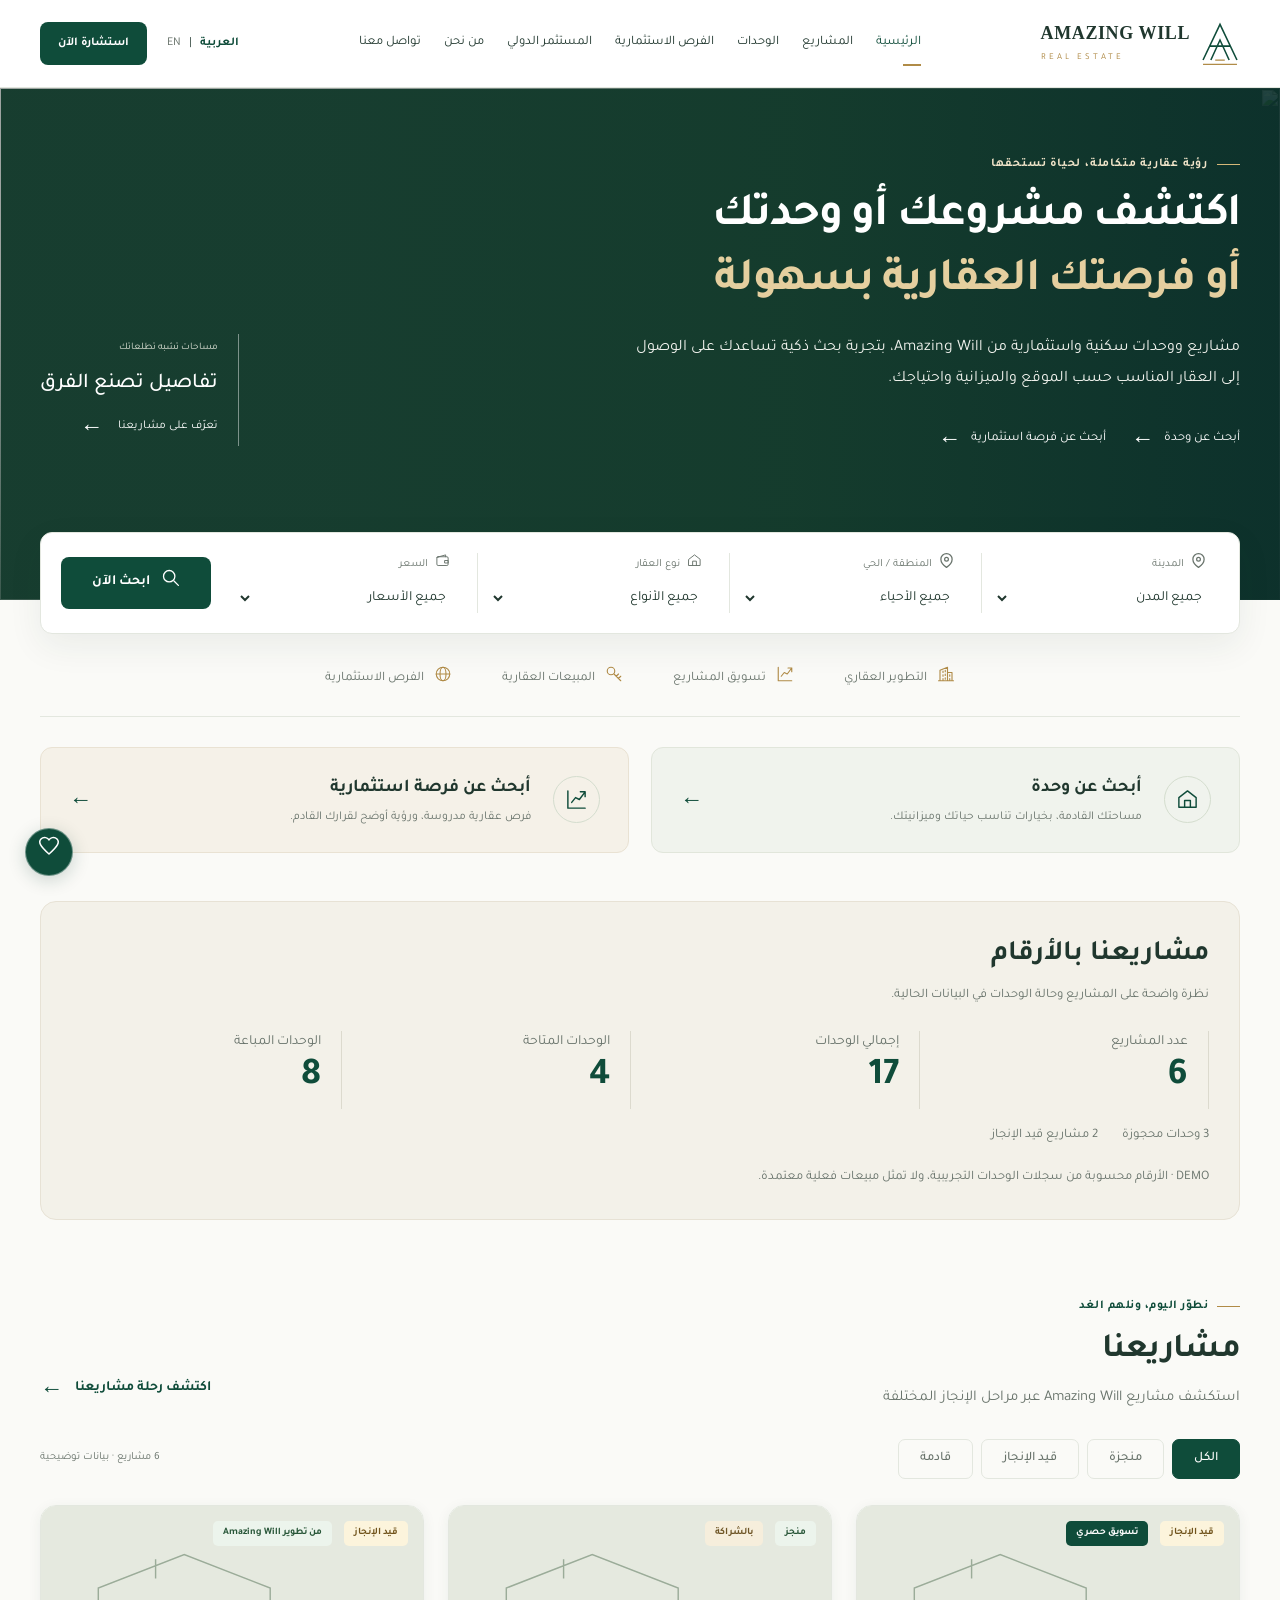
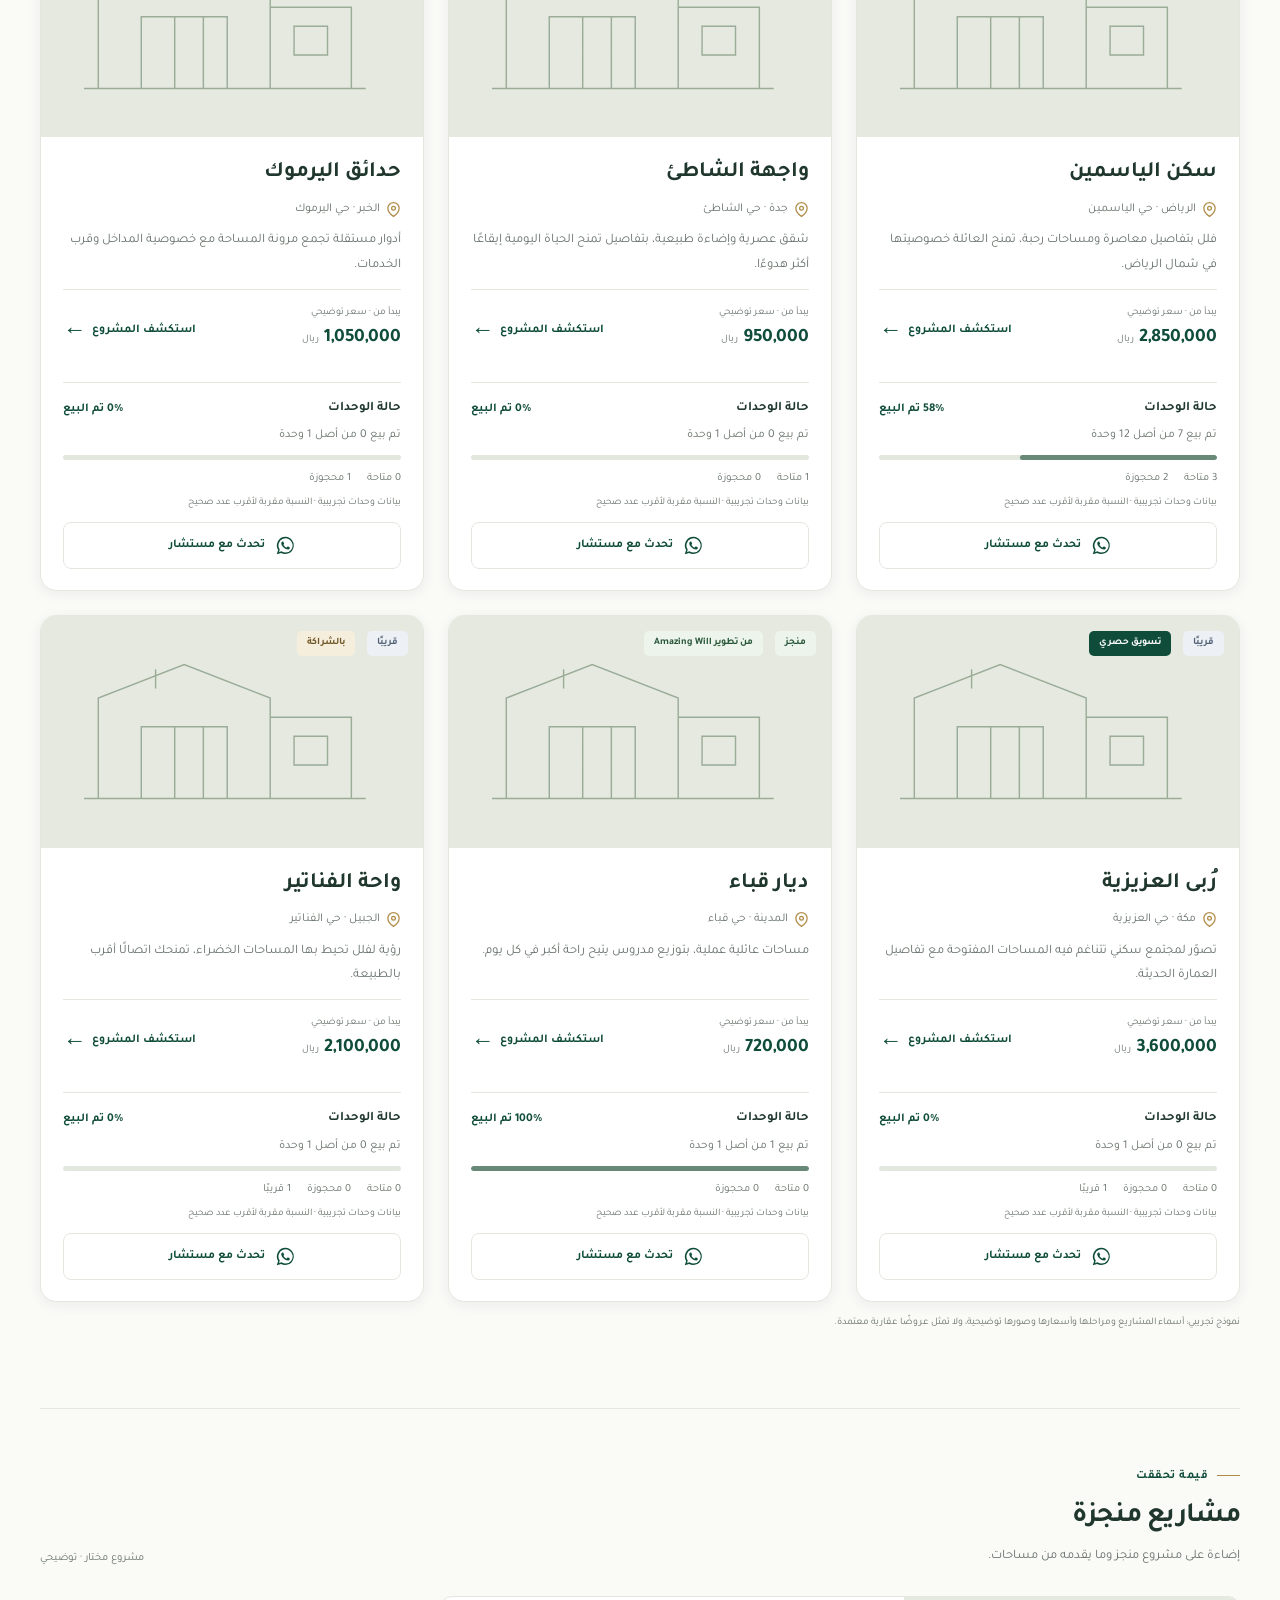
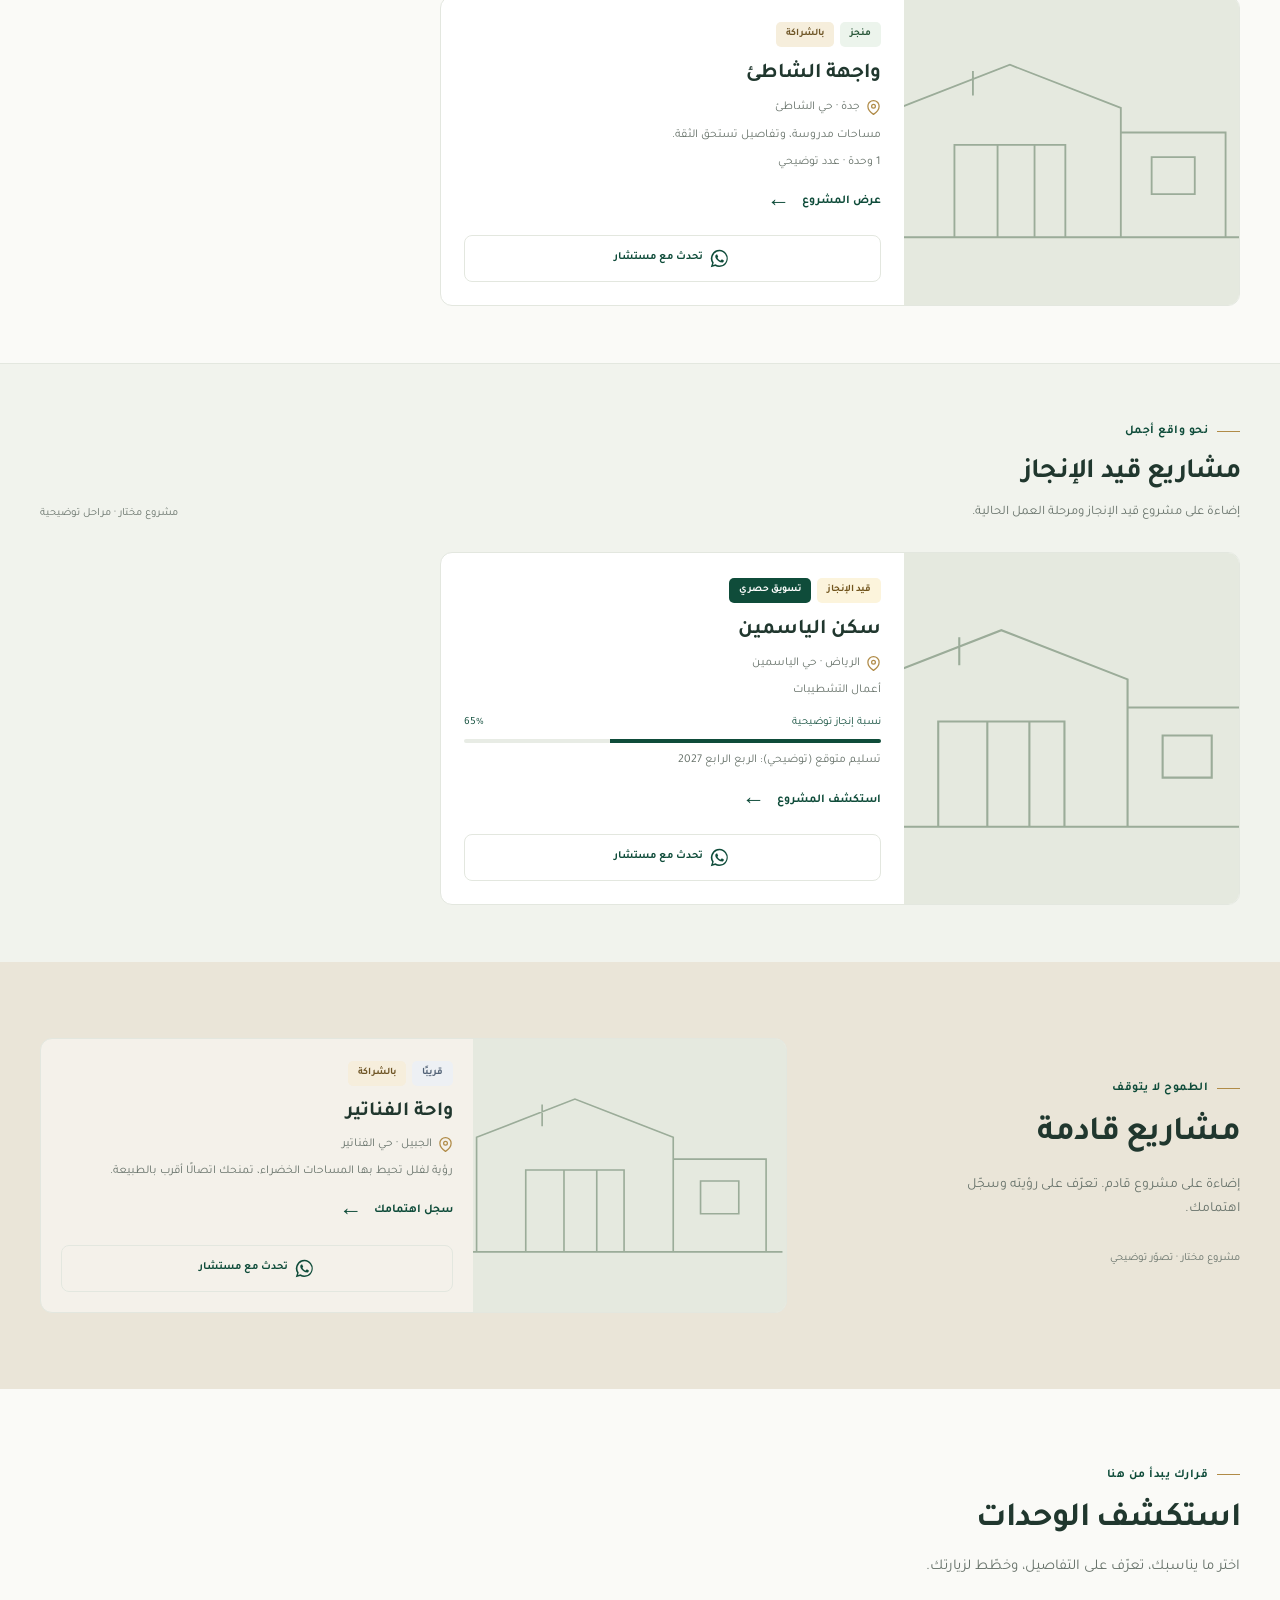
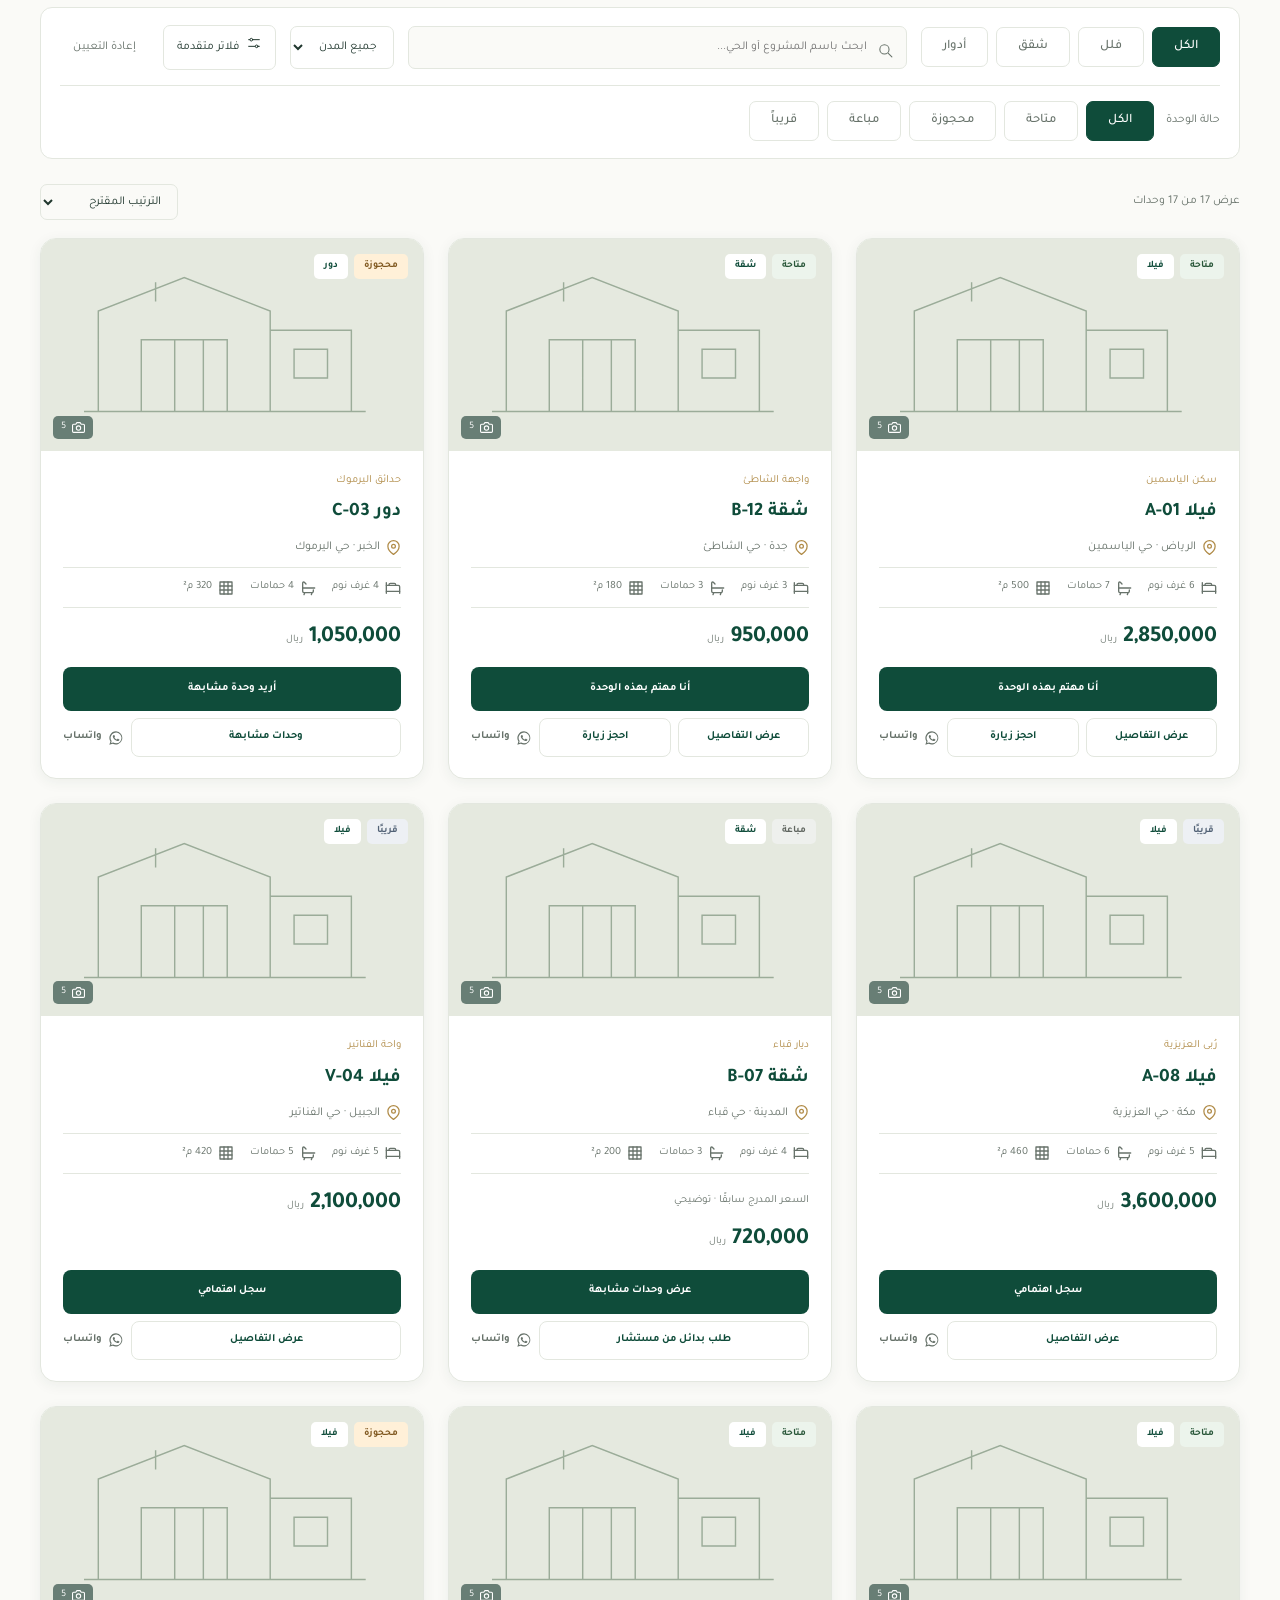
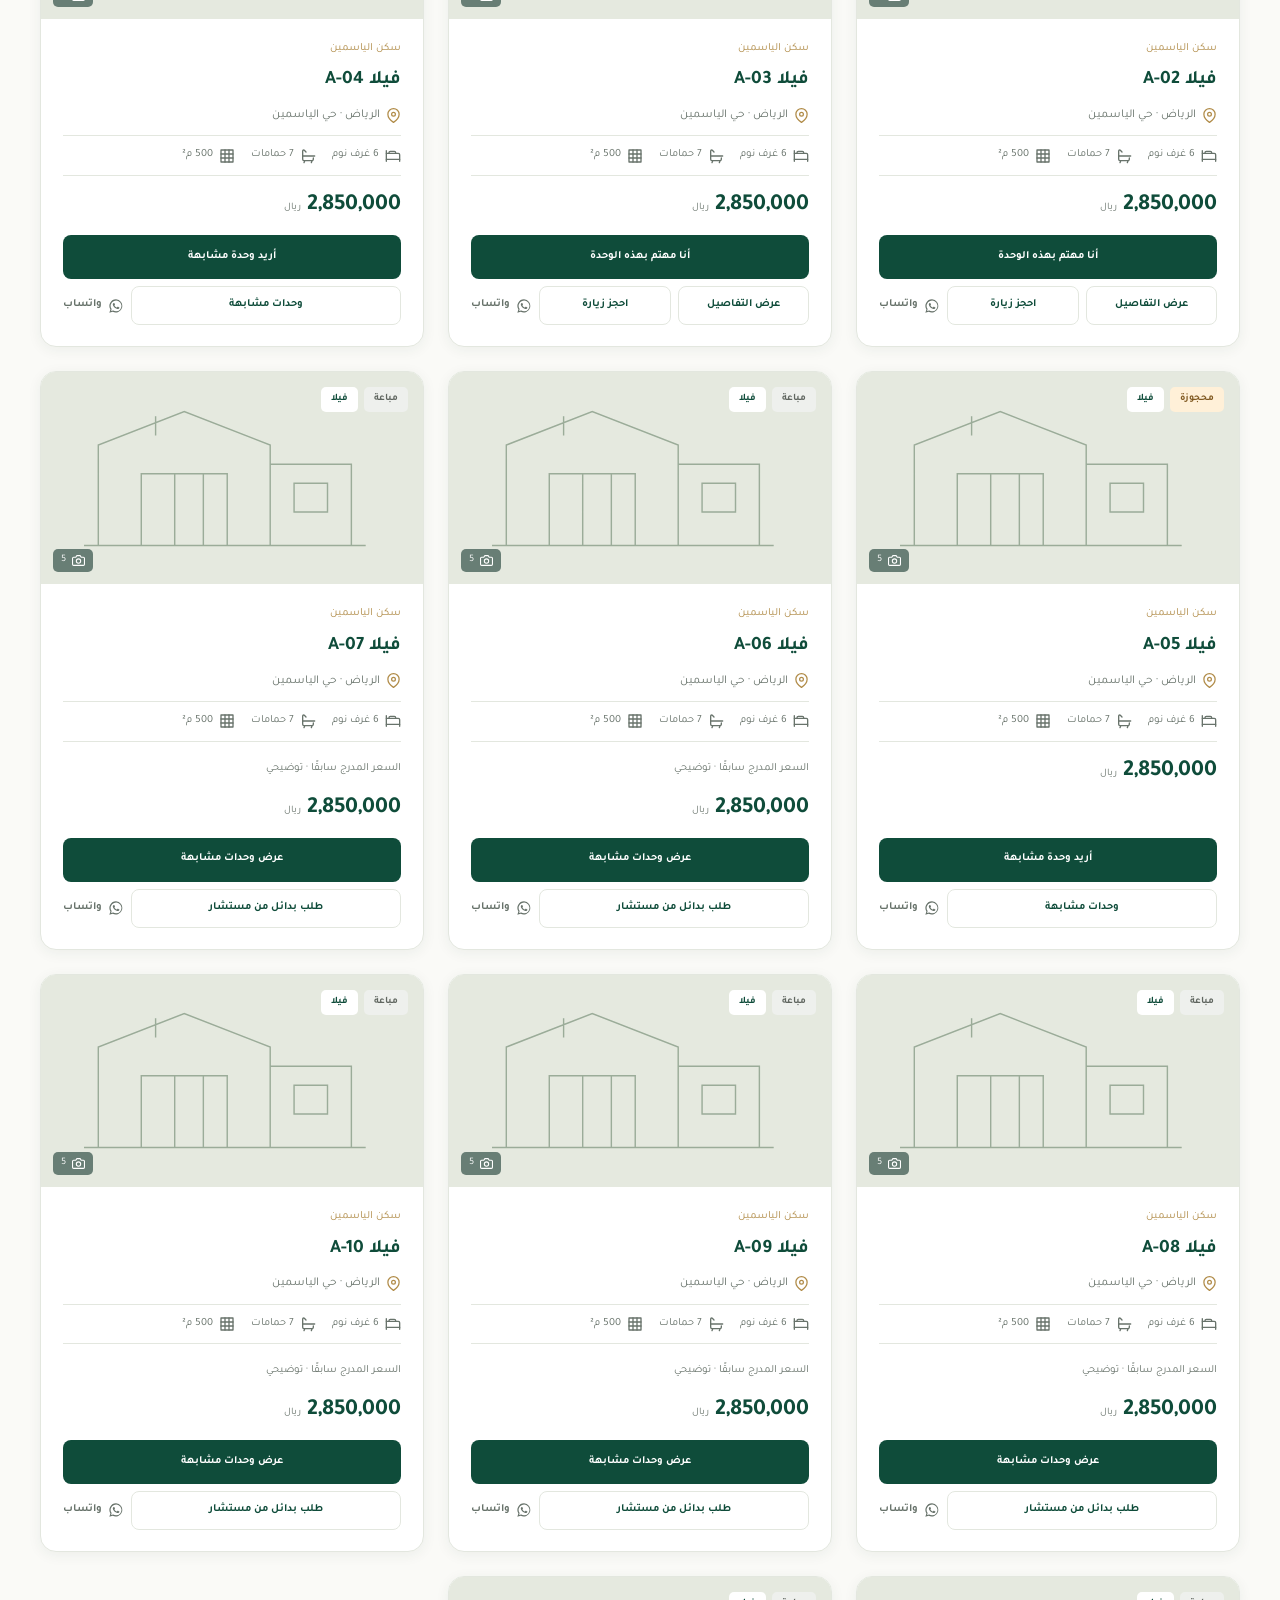
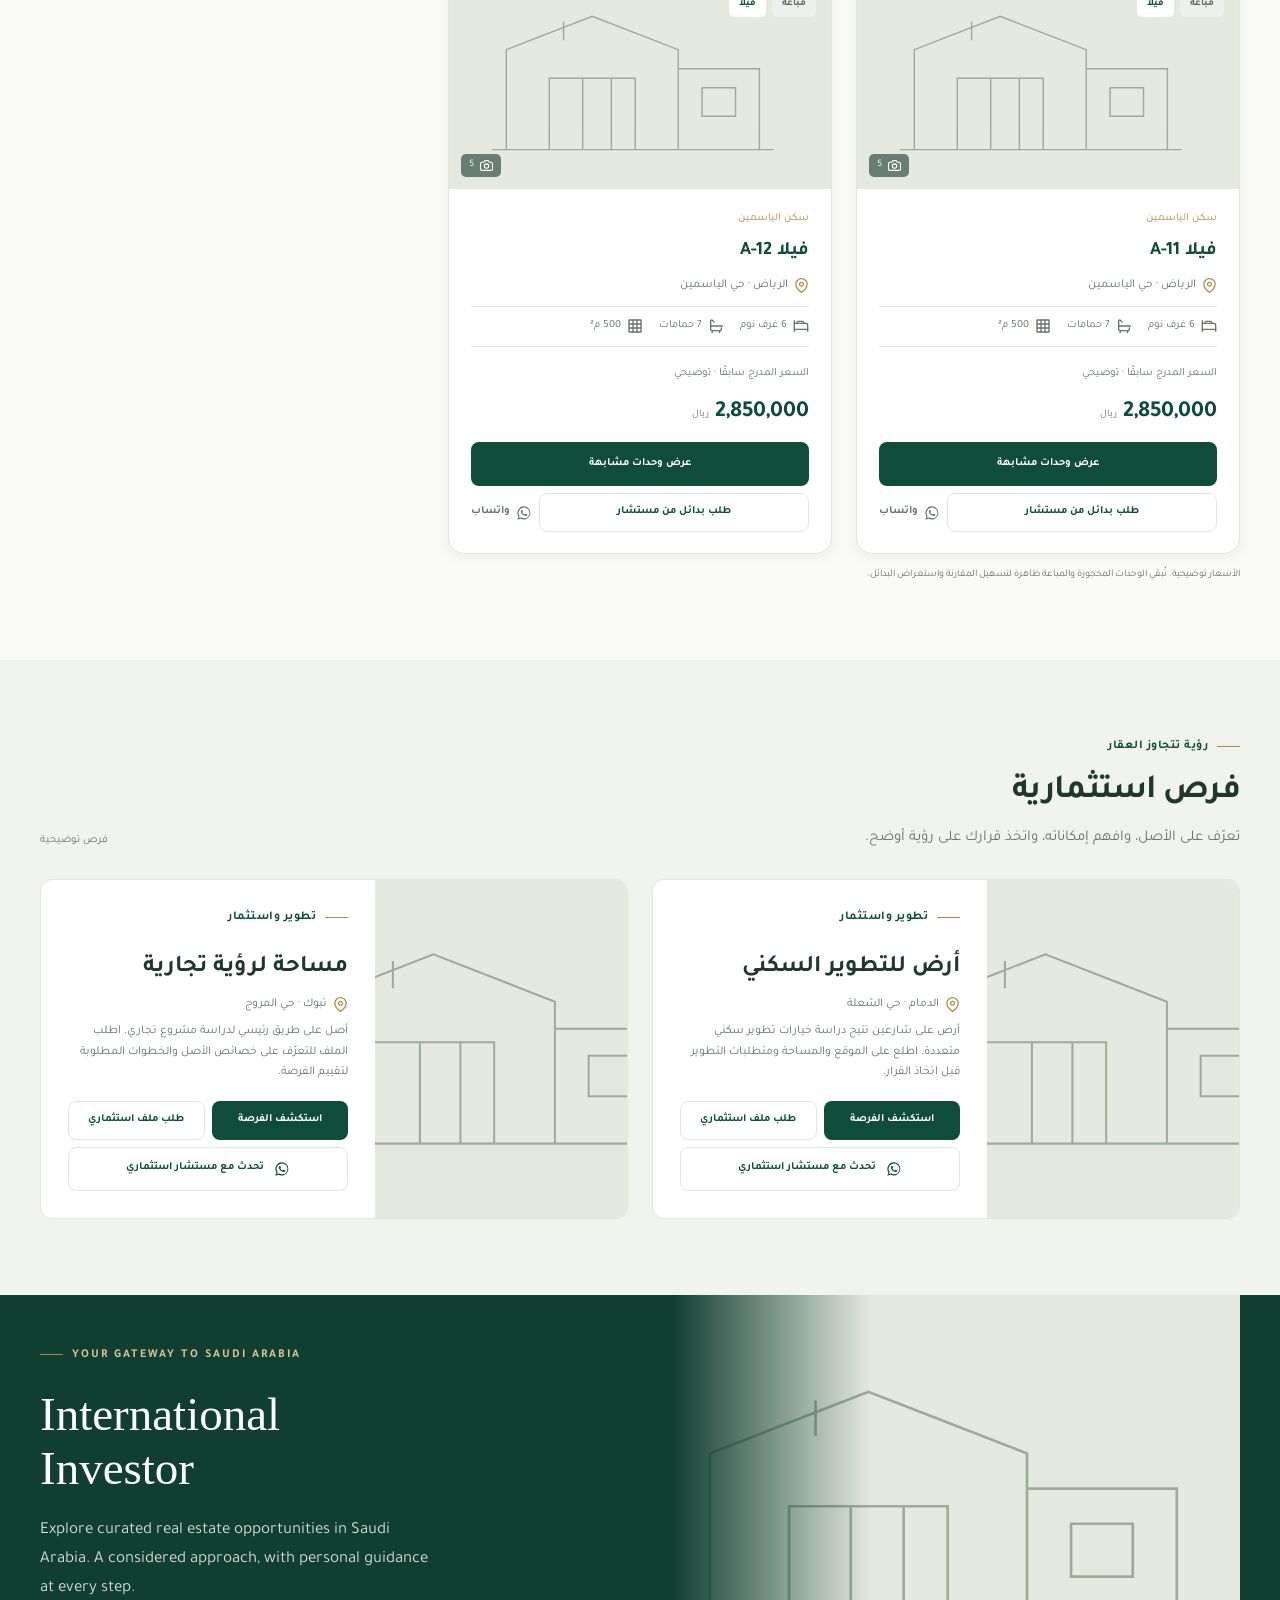
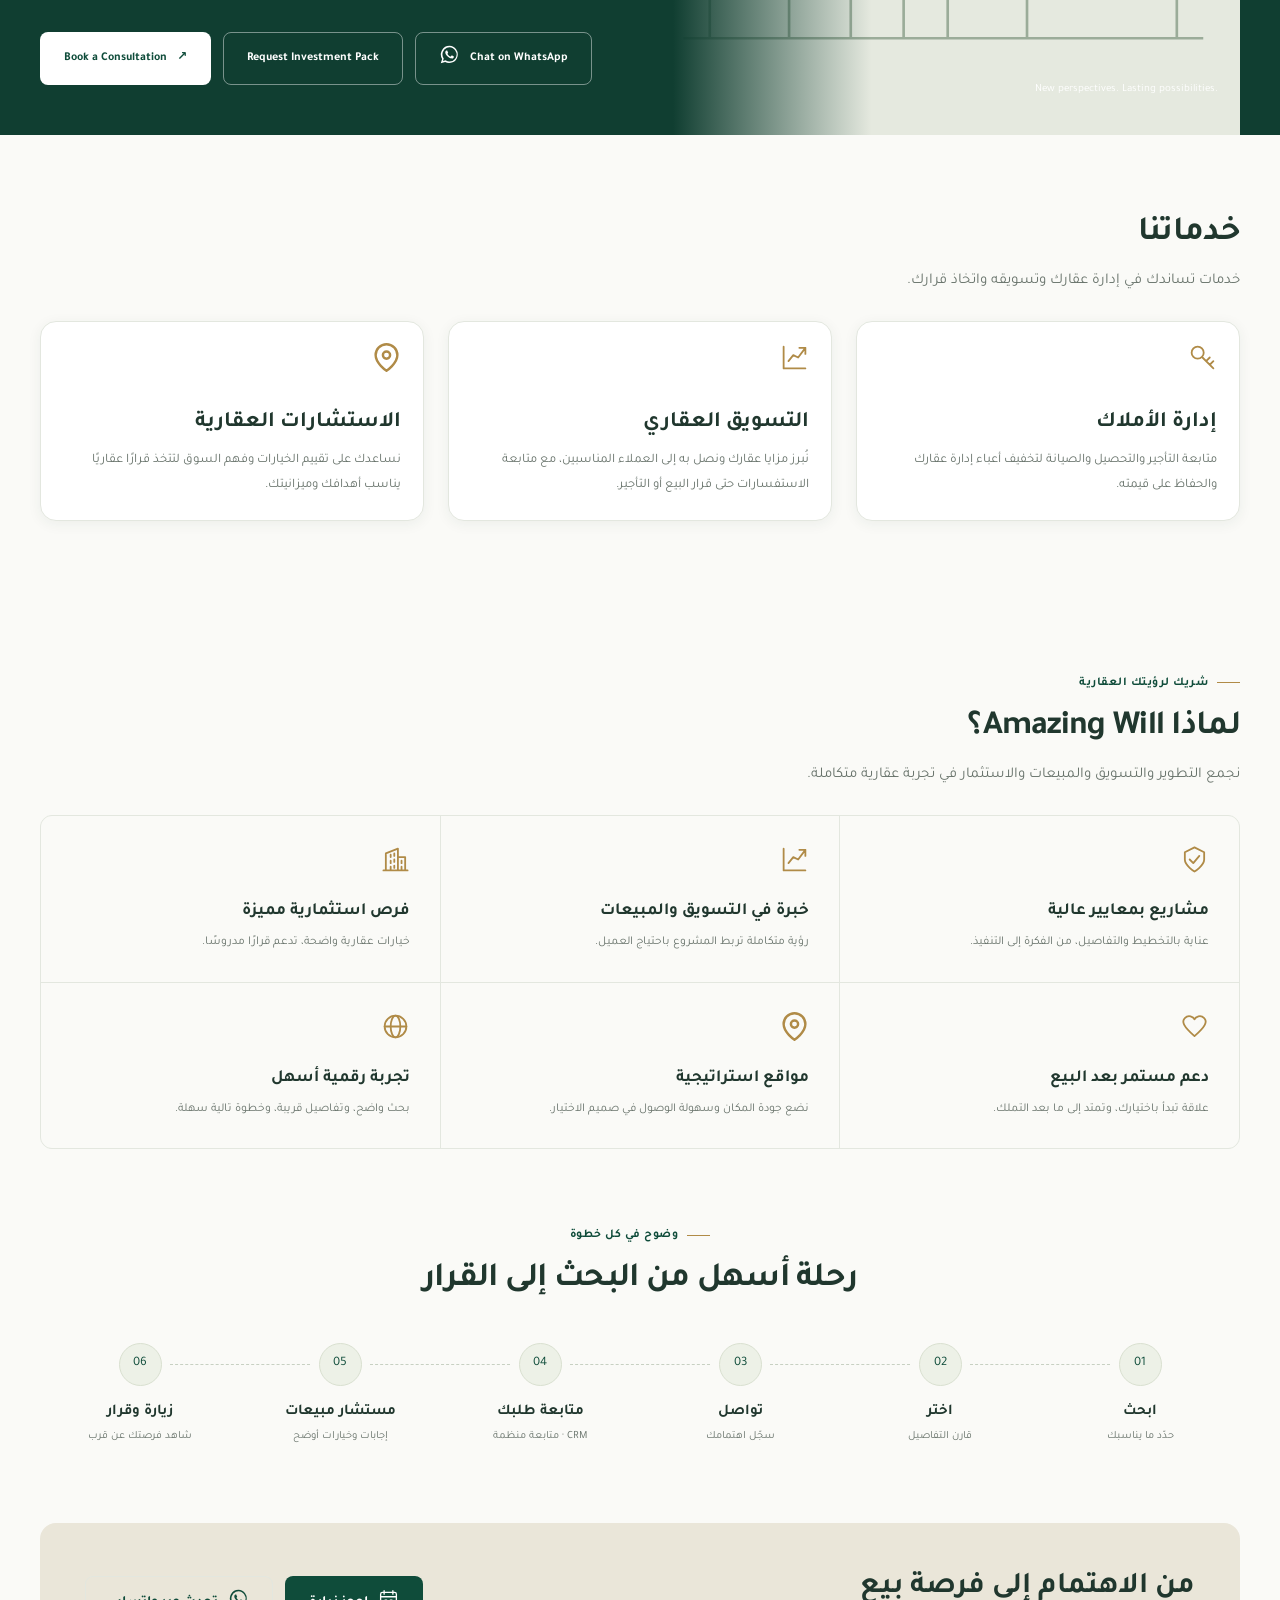
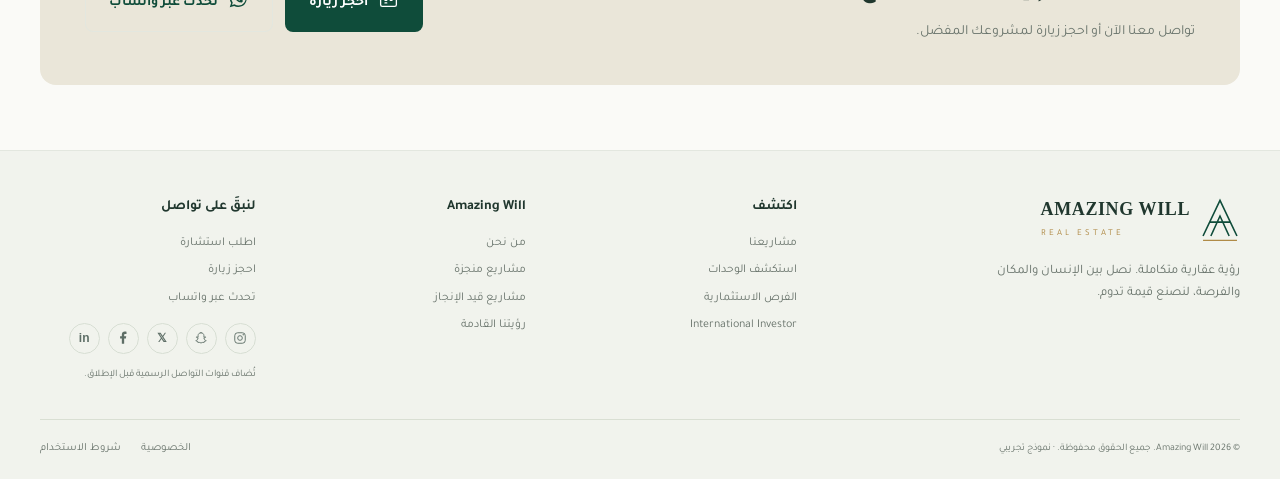
==== index.html @ 6e6fc48d "Initial Amazing Will website prototype" ====
<!DOCTYPE html>
<html lang="ar" dir="rtl">
<head>
  <meta charset="UTF-8">
  <meta name="viewport" content="width=device-width, initial-scale=1">
  <meta name="theme-color" content="#0f4c3a">
  <meta name="description" content="Amazing Will — تطوير عقاري، تسويق مشاريع، مبيعات وفرص استثمارية. استكشف المشاريع والوحدات عبر تجربة بحث سهلة.">
  <title>Amazing Will | مشاريع تُلهمك، وخيارات تناسبك</title>
  <link rel="icon" href="data:image/svg+xml,%3Csvg xmlns='http://www.w3.org/2000/svg' viewBox='0 0 64 64'%3E%3Crect width='64' height='64' rx='12' fill='%230f4c3a'/%3E%3Cpath d='M13 48 32 14 51 48M22 34h20M22 48l10-18 10 18' fill='none' stroke='%23d7bc80' stroke-width='3'/%3E%3C/svg%3E">
  <link rel="preconnect" href="https://fonts.googleapis.com">
  <link rel="preconnect" href="https://fonts.gstatic.com" crossorigin>
  <link rel="preconnect" href="https://images.unsplash.com">
  <link href="https://fonts.googleapis.com/css2?family=Tajawal:wght@400;500;600;700;800&display=swap" rel="stylesheet">
  <style>
    /* Evolved from the original prototype: Tajawal, green/gold tokens, cards,
       AND filters and a keyboard/touch photo gallery. No framework or build step. */
    :root{--brand:#0f4c3a;--brand-2:#14664d;--gold:#b08b47;--gold-soft:#e7d3a1;--bg:#fafaf7;--surface:#fff;--surface-2:#f0f3ee;--text:#20372e;--text-soft:#68736b;--border:#e3e7df;--shadow-sm:0 3px 14px #183c2910;--shadow-md:0 12px 35px #183c2912;--radius:16px;--radius-sm:9px;--ease:cubic-bezier(.22,.61,.36,1)}
    *{box-sizing:border-box;margin:0;padding:0}html{scroll-behavior:smooth;scroll-padding-top:100px}body{font-family:Tajawal,system-ui,sans-serif;background:var(--bg);color:var(--text);line-height:1.7;-webkit-font-smoothing:antialiased}body.modal-lock{overflow:hidden}button,input,select,textarea{font:inherit}button,a,input,select,textarea{-webkit-tap-highlight-color:transparent}button,a{touch-action:manipulation}button{cursor:pointer}a{color:inherit;text-decoration:none}button{color:inherit}img{display:block;max-width:100%}svg{width:21px;height:21px;flex-shrink:0}button svg,a svg{pointer-events:none}button:disabled{cursor:default;opacity:.5}button:focus-visible,a:focus-visible,summary:focus-visible{outline:3px solid var(--gold);outline-offset:5px}input:focus,select:focus,textarea:focus{outline:2px solid var(--brand);outline-offset:2px}[hidden]{display:none!important}.container{width:min(1240px,calc(100% - 80px));margin-inline:auto}.muted{color:var(--text-soft)}.eyebrow{display:flex;gap:9px;align-items:center;color:var(--brand);font-size:12px;font-weight:700;letter-spacing:.5px;margin-bottom:12px}.eyebrow:before{content:"";width:23px;height:1px;background:var(--gold)}.section{padding-block:76px}.section-heading{display:flex;align-items:end;justify-content:space-between;gap:24px;margin-bottom:28px}.section-heading h2,.feature-copy h2{font-size:34px;font-weight:700;line-height:1.4;letter-spacing:-.7px}.section-heading p{font-size:15px;color:var(--text-soft);margin-top:9px}.text-link{display:inline-flex;align-items:center;gap:12px;font-size:14px;font-weight:700;color:var(--brand);border:0;background:none;min-height:44px}.arrow{font-family:Arial,sans-serif;font-size:23px;font-weight:400}.btn{display:inline-flex;align-items:center;justify-content:center;gap:10px;min-height:47px;padding:11px 23px;border:1px solid transparent;border-radius:8px;font-size:14px;font-weight:700;transition:background .18s,border-color .18s}.btn-primary{background:var(--brand);color:#fff}.btn-primary:hover{background:var(--brand-2)}.btn-outline{background:transparent;border-color:var(--border);color:var(--brand)}.btn-outline:hover{background:var(--surface-2);border-color:#bac9bf}.btn-light{background:#fff;color:var(--brand)}.btn-ghost{background:transparent;border-color:#ffffff70;color:#fff}.btn-ghost:hover{background:#ffffff15}.skip-link{position:fixed;inset-inline-start:20px;top:-70px;background:var(--brand);color:#fff;padding:12px;z-index:200}.skip-link:focus{top:8px}
    .site-header{height:88px;position:sticky;top:0;z-index:30;background:#fffffff5;backdrop-filter:blur(12px);border-bottom:1px solid var(--border)}.header-inner{height:100%;display:flex;gap:32px;align-items:center;justify-content:space-between}.brand{display:flex;align-items:center;gap:10px;flex-shrink:0}.brand-mark{height:47px;width:40px;color:var(--brand)}.brand-name{font:600 18px/1.25 Georgia,serif;letter-spacing:.6px}.brand-caption{display:block;font-size:9px;letter-spacing:3px;color:var(--gold);margin-top:5px}.main-nav{display:flex;gap:23px;align-items:center}.main-nav a{font-size:13px;white-space:nowrap;position:relative;padding-block:30px}.main-nav a:hover,.main-nav a.active{color:var(--brand)}.main-nav a.active:after{content:"";position:absolute;bottom:19px;height:2px;background:var(--gold);width:18px;inset-inline-start:0}.header-actions{display:flex;gap:20px;align-items:center}.language-switch{display:flex;align-items:center;gap:8px;font-size:12px;direction:rtl;white-space:nowrap}.language-switch button{background:none;border:0;color:var(--text-soft);padding-block:10px}.language-switch [aria-pressed=true]{color:var(--brand);font-weight:700}.header-actions .btn{padding:10px 17px;font-size:12px;min-height:42px}.menu-toggle{display:none;border:0;background:none;width:42px;height:42px}
    .hero{position:relative;color:white;padding-block:66px 0;background:#173e30;isolation:isolate}.hero-photo{position:absolute;width:100%;height:100%;inset:0;object-fit:cover;object-position:center 54%;z-index:-3}.hero:before{content:"";position:absolute;inset:0;z-index:-2;background:linear-gradient(270deg,#0c302be8 0%,#143b2cc4 38%,#183b2d35 75%),linear-gradient(0deg,#173e30bb,transparent 60%)}.hero-content{min-height:320px;display:flex;justify-content:space-between;gap:40px;align-items:end;padding-bottom:40px}.hero-copy{max-width:655px}.hero .eyebrow{color:#f0e4c9;letter-spacing:.8px}.hero .eyebrow:before{background:#d5b879}.hero h1{font-size:clamp(34px,3.65vw,51px);line-height:1.38;font-weight:700;letter-spacing:-1.3px;max-width:630px}.hero h1 em{color:#e5cf9f;font-style:normal}.hero-copy p{font-size:16px;line-height:1.9;color:#f0f2ed;max-width:610px;margin-top:18px}.hero-quick{display:flex;gap:25px;margin-top:25px}.hero-quick a{display:flex;gap:10px;align-items:center;font-size:13px;color:#fff}.hero-project{min-width:160px;max-width:210px;border-inline-start:1px solid #ffffff70;padding-inline-start:20px;margin-bottom:12px}.hero-project small{font-size:10px;color:#e0e4d8}.hero-project b{display:block;font-size:21px;font-weight:500;margin:5px 0}.hero-project a{font-size:12px;display:flex;gap:15px;align-items:center}.search-panel{position:relative;bottom:-34px;background:#fff;color:var(--text);border:1px solid var(--border);box-shadow:var(--shadow-md);border-radius:12px;display:grid;grid-template-columns:1fr 1fr 1fr 1fr 150px;padding:20px;gap:14px;align-items:center}.search-field{padding-inline:13px;border-inline-end:1px solid var(--border);min-width:0}.search-field label{display:flex;align-items:center;gap:7px;font-size:11px;color:var(--text-soft);margin-bottom:6px}.search-field label svg{width:15px;height:15px}.search-field select{width:100%;border:0;background:white;color:var(--text);font-size:14px;padding:3px 0;cursor:pointer;min-height:30px}.search-field:last-of-type{border:0}.search-panel .btn{height:52px}.brand-pillars{padding-top:65px;padding-bottom:23px;border-bottom:1px solid var(--border);display:flex;gap:50px;justify-content:center}.brand-pillars span{font-size:13px;display:flex;align-items:center;gap:10px;color:var(--text-soft)}.brand-pillars svg{color:var(--gold);width:18px;height:18px}.paths{display:grid;grid-template-columns:1fr 1fr;gap:22px;margin-top:30px}.path-card{display:flex;align-items:center;gap:22px;padding:25px 28px;background:#f0f3ed;border:1px solid #e1e6db;border-radius:12px;transition:background .2s}.path-card:nth-child(2){background:#f5f1e8;border-color:#e9e2d3}.path-card:hover{background:#e7eee3}.path-icon{width:47px;height:47px;display:grid;place-items:center;border:1px solid #d4ddce;border-radius:50%;color:var(--brand)}.path-icon svg{width:23px;height:23px}.path-card h2{font-size:18px;font-weight:700}.path-card p{font-size:12px;color:var(--text-soft);margin-top:3px}.path-card>.arrow{margin-inline-start:auto;color:var(--brand)}
    .filters{display:flex;gap:8px;flex-wrap:wrap}.filter-btn{font:500 13px Tajawal,system-ui,sans-serif;padding:8px 21px;min-height:40px;border:1px solid var(--border);border-radius:7px;color:var(--text-soft);background:transparent;transition:background .18s}.filter-btn:hover{border-color:#90ab99}.filter-btn.active{background:var(--brand);color:#fff;border-color:var(--brand)}.project-tools{display:flex;align-items:center;justify-content:space-between;gap:20px;margin-bottom:26px}.sample-note{font-size:11px;color:var(--text-soft)}.grid{display:grid;grid-template-columns:repeat(3,minmax(0,1fr));gap:24px}.card{border:1px solid var(--border);border-radius:var(--radius);background:var(--surface);overflow:hidden;box-shadow:var(--shadow-sm);display:flex;flex-direction:column;min-width:0;transition:box-shadow .2s}.card:hover{box-shadow:var(--shadow-md)}.card-media{position:relative;aspect-ratio:1.65;overflow:hidden;border:0;display:block;width:100%;background:var(--surface-2);text-align:start}.card-media img{width:100%;height:100%;object-fit:cover;transition:transform .35s}.card:hover .card-media img{transform:scale(1.035)}.badges{position:absolute;top:15px;inset-inline-start:15px;display:flex;gap:6px;z-index:1;flex-wrap:wrap}.badge{display:inline-flex;align-items:center;gap:5px;font-size:10px;font-weight:700;padding:4px 10px;border-radius:5px;background:#fff;color:var(--brand)}.badge-status{background:#ecf4ec;color:#285638}.badge-progress{background:#fcf4dc;color:#71541c}.badge-soon{background:#edf0f4;color:#526276}.badge-reserved{background:#fff0d8;color:#805921}.badge-sold{background:#eef0ed;color:#606660}.badge-exclusive{background:var(--brand);color:#fff}.badge-partner{background:#f6eedc;color:#6e5526}.card-body{padding:21px 22px;display:flex;flex-direction:column;gap:10px;flex:1}.card-title{font-size:22px;font-weight:700;line-height:1.4}.card-loc{display:flex;gap:6px;align-items:center;font-size:12px;color:var(--text-soft)}.card-loc svg{width:15px;height:15px;color:var(--gold)}.card-description{font-size:13px;color:var(--text-soft);line-height:1.9;min-height:49px}.card-bottom{display:flex;gap:12px;justify-content:space-between;align-items:center;padding-top:15px;margin-top:auto;border-top:1px solid var(--border)}.price{font-size:19px;color:var(--brand);font-weight:700}.price small{font-size:10px;color:var(--text-soft);font-weight:400}.price-label{display:block;color:var(--text-soft);font-size:10px;margin-bottom:1px}.card-bottom .text-link{font-size:12px;gap:6px}.project-count{font-size:11px;white-space:nowrap;color:var(--text-soft)}.subsection{padding-block:57px;border-top:1px solid var(--border)}.subsection .section-heading h2{font-size:28px}.subsection .section-heading p{font-size:13px}.two-grid{display:grid;grid-template-columns:1fr 1fr;gap:24px}.compact-card{display:grid;grid-template-columns:42% 1fr;border:1px solid var(--border);border-radius:12px;overflow:hidden;background:#fff;min-height:215px}.compact-card>img{width:100%;height:100%;object-fit:cover}.compact-body{padding:23px}.compact-body h3{font-size:21px;margin:9px 0 5px}.compact-body p{font-size:12px;color:var(--text-soft);margin-top:7px}.compact-body .text-link{margin-top:7px;font-size:12px}.stage-info{display:flex;justify-content:space-between;font-size:11px;color:var(--brand);margin-top:13px}.progress-track{height:4px;border-radius:5px;background:#e8ece5;margin-top:7px;overflow:hidden}.progress-track>span{display:block;height:100%;background:var(--brand)}.construction{background:#f1f3ed}.upcoming{background:#eae5d8}.upcoming-layout{display:grid;grid-template-columns:.8fr 1.5fr;gap:55px;align-items:center}.feature-copy p{color:var(--text-soft);font-size:14px;margin:16px 0 23px;max-width:330px}.upcoming .compact-card{grid-template-columns:1fr;background:#ffffff70}.upcoming .compact-card>img{height:175px}.upcoming .compact-body{padding:20px}.upcoming .compact-body h3{font-size:20px}
    .unit-toolbar{background:white;border:1px solid var(--border);border-radius:12px;padding:17px 19px;margin-bottom:25px}.toolbar-row{display:flex;align-items:center;flex-wrap:wrap;gap:14px}.search-box{position:relative;flex:1;min-width:160px}.search-box svg{position:absolute;inset-inline-start:13px;top:14px;width:17px;color:var(--text-soft)}input,select,textarea{border:1px solid var(--border);border-radius:7px;padding:10px 12px;color:var(--text);background:#fff;max-width:100%}.search-box input{width:100%;padding-inline-start:39px;background:var(--bg);font-size:12px;min-height:43px}.city-select{font-size:12px;min-height:43px;max-width:170px}.adv-toggle,.reset-btn{display:inline-flex;align-items:center;justify-content:center;gap:7px;background:none;border:1px solid var(--border);border-radius:7px;padding:9px 13px;font-size:12px;min-height:43px}.adv-toggle svg{width:16px;height:16px}.reset-btn{color:var(--text-soft);border:0}.advanced{display:grid;grid-template-columns:1fr 1fr 1fr;gap:22px;padding-top:20px;margin-top:18px;border-top:1px solid var(--border)}.adv-group label{font-size:12px;display:block;margin-bottom:8px}.range-inputs{display:flex;align-items:center;gap:8px}.range-inputs input{width:100%;min-width:0;font-size:12px}.bed-btn{font-size:12px;min-width:36px;min-height:37px;background:var(--bg);border:1px solid var(--border);border-radius:6px}.beds-btns{display:flex;gap:7px}.bed-btn.active{background:var(--brand);color:#fff}.results-bar{display:flex;align-items:center;justify-content:space-between;gap:15px;margin:18px 0;font-size:12px;color:var(--text-soft)}.results-bar select{font-size:12px;background:transparent}.active-filter{font-size:12px;color:var(--brand);margin-top:12px}.no-results{padding:40px;text-align:center;border:1px dashed #c3cfc4;border-radius:12px;grid-column:1/-1}.no-results h3{font-size:21px}.no-results p{font-size:14px;color:var(--text-soft);margin:8px 0 18px}.unit-card .card-media{aspect-ratio:1.8}.unit-card .card-title{font-size:19px}.project-label{font-size:11px;color:var(--gold)}.specs{display:flex;gap:16px;flex-wrap:wrap;padding:10px 0;border-block:1px solid var(--border)}.spec{display:flex;align-items:center;gap:6px;font-size:11px;color:var(--text-soft)}.spec svg{width:16px;height:16px}.unit-card .price{font-size:23px}.card-actions{display:flex;gap:7px;margin-top:auto;flex-wrap:wrap}.card-actions .btn{flex:1;font-size:11px;min-height:39px;padding:7px 9px;white-space:nowrap}.card-actions .icon-btn{flex:0 0 40px}.card-actions svg{width:16px;height:16px}.photo-count{position:absolute;bottom:12px;inset-inline-end:12px;padding:3px 8px;color:#fff;background:#16382f99;display:flex;gap:6px;align-items:center;font-size:10px;border-radius:5px}.photo-count svg{width:13px;height:13px}.investment{background:#f0f3ee}.investment .compact-card{grid-template-columns:43% 1fr;min-height:280px}.investment .compact-body{display:flex;flex-direction:column;align-items:start;padding:27px}.investment .compact-body h3{font-size:24px}.investment .card-actions{padding-top:18px}.international{position:relative;background:#103e31;color:#fff;overflow:hidden}.international-inner{display:grid;grid-template-columns:1fr 1fr;direction:ltr;min-height:420px;align-items:center;gap:65px}.international-copy{padding:50px 0;z-index:1}.international .eyebrow{color:#d7c295;letter-spacing:2px}.international h2{font-family:Georgia,serif;font-weight:400;font-size:47px;line-height:1.15;margin-top:22px}.international p{font-family:Tajawal,Arial,sans-serif;color:#d1dcd3;font-size:17px;max-width:390px;margin:22px 0 28px;line-height:1.7}.international-ctas{display:flex;gap:12px;flex-wrap:wrap}.international .btn{font-size:12px}.international-image{height:100%;min-height:420px;position:relative}.international-image>img{position:absolute;width:100%;height:100%;object-fit:cover}.international-image:after{content:"";position:absolute;inset:0;background:linear-gradient(90deg,#103e31,transparent 35%)}.international-image small{position:absolute;z-index:1;bottom:35px;right:22px;font-size:11px;color:#fff}.trust-grid{display:grid;grid-template-columns:repeat(3,1fr);gap:1px;background:var(--border);border:1px solid var(--border);border-radius:12px;overflow:hidden}.trust-card{padding:29px 30px;background:var(--bg)}.trust-card>svg{width:29px;height:29px;color:var(--gold);margin-bottom:12px}.trust-card h3{font-size:17px;margin-bottom:5px}.trust-card p{font-size:12px;color:var(--text-soft)}.journey{padding-top:0}.journey .section-heading{justify-content:center;text-align:center}.steps{display:grid;grid-template-columns:repeat(6,1fr);margin-top:38px;list-style:none}.steps li{text-align:center;position:relative}.steps li:not(:last-child):after{content:"";position:absolute;inset-inline-start:65%;top:21px;width:70%;border-top:1px dashed #c7d0c2}.step-number{display:grid;place-items:center;width:43px;height:43px;background:#edf1e7;border:1px solid #d9e0d0;border-radius:50%;font-size:13px;margin:0 auto 13px;color:var(--brand)}.steps h3{font-size:15px;font-weight:600}.steps p{font-size:11px;color:var(--text-soft);margin-top:4px}.contact-band{border-radius:16px;background:#eae6d9;padding:40px 45px;display:flex;justify-content:space-between;align-items:center;gap:35px;margin-bottom:65px}.contact-band h2{font-size:30px;font-weight:700}.contact-band p{font-size:14px;color:var(--text-soft);margin-top:7px}.contact-actions{display:flex;gap:12px}.site-footer{background:#f1f3ed;border-top:1px solid var(--border);padding-top:45px}.footer-top{display:grid;grid-template-columns:1.8fr 1fr 1fr 1fr;gap:55px;padding-bottom:35px}.footer-brand p{font-size:13px;color:var(--text-soft);max-width:285px;margin-top:18px}.footer-col h3{font-size:14px;margin-bottom:13px}.footer-col a,.footer-col>button{display:block;font-size:12px;color:var(--text-soft);margin-block:7px;background:none;border:0;text-align:start}.footer-col a:hover,.footer-col>button:hover{color:var(--brand)}.socials{display:flex;gap:8px;margin-top:15px}.social{width:31px;height:31px;border:1px solid #ccd5c8;border-radius:50%;background:transparent;display:grid;place-items:center;font:600 12px Arial}.social svg{width:14px;height:14px}.footer-bottom{border-top:1px solid #d9dfd3;padding-block:20px;display:flex;gap:20px;justify-content:space-between;align-items:center;color:var(--text-soft);font-size:10px}.footer-bottom button{font-size:11px;background:none;border:0;color:var(--text-soft)}.legal-links{display:flex;gap:20px}.demo-caption{font-size:10px;line-height:1.8;color:var(--text-soft);margin-top:12px}.floating-contact{position:fixed;bottom:24px;inset-inline-end:25px;width:48px;height:48px;border:1px solid #ffffff60;border-radius:50%;background:var(--brand);color:#fff;box-shadow:0 4px 18px #103d3433;display:grid;place-items:center;z-index:20}.floating-contact svg{width:24px;height:24px}
    dialog{border:1px solid var(--border);border-radius:17px;background:var(--bg);color:var(--text);padding:0;margin:auto;max-height:90dvh;width:min(730px,calc(100% - 32px));overscroll-behavior:contain;box-shadow:0 25px 90px #0003}dialog::backdrop{background:#102b24bf;backdrop-filter:blur(5px)}.dialog-head{display:flex;align-items:center;justify-content:space-between;gap:20px;padding:19px 25px;border-bottom:1px solid var(--border);position:sticky;top:0;z-index:2;background:var(--bg)}.dialog-head h2{font-size:20px}.close-btn{display:grid;place-items:center;width:35px;height:35px;background:var(--surface-2);border:0;border-radius:50%;font-size:23px}.dialog-content{padding:25px}.detail-photo{width:100%;height:290px;object-fit:cover;border-radius:9px;margin-bottom:20px}.detail-grid{display:grid;grid-template-columns:1fr 1fr;gap:12px;margin-block:18px}.detail-grid>div{background:var(--surface-2);padding:12px 16px;border-radius:7px;font-size:14px}.detail-grid small{display:block;color:var(--text-soft);font-size:11px}.detail-description{font-size:15px;margin-block:15px}.dialog-content .card-actions{margin-top:20px}.dialog-content .card-actions .btn{font-size:13px}.detail-note{background:#f2eddf;padding:10px 14px;border-radius:6px;font-size:12px;color:#6c5d3d;margin-top:16px}.lead-context{padding:12px 15px;background:var(--surface-2);border-radius:7px;margin-bottom:20px;font-size:14px}.form-grid{display:grid;grid-template-columns:1fr 1fr;gap:17px}.form-grid label{display:flex;flex-direction:column;gap:6px;font-size:13px}.form-grid input,.form-grid select{width:100%;min-width:0}.full-width{grid-column:1/-1}.lead-form .btn{margin-top:20px;width:100%}.form-error{font-size:13px;color:#a7352a;margin-top:12px}.lead-result{border:1px solid #c7d6c2;background:#f0f5ea;border-radius:10px;padding:23px}.lead-result h3{font-size:22px;margin-bottom:10px}.lead-result p{font-size:14px;margin-top:8px}.lead-result pre{font:13px/1.9 Tajawal,Arial,sans-serif;white-space:pre-wrap;margin-top:20px;padding:16px;background:#fff;border-radius:8px}.lightbox{width:min(1020px,calc(100% - 24px));background:#10251d;color:white;border-color:#ffffff30}.lightbox .dialog-head{background:#10251d;border-color:#ffffff20}.lightbox .close-btn{color:white;background:#ffffff20}.lb-stage{position:relative;display:flex;align-items:center;justify-content:center;touch-action:pan-y}.lb-img{width:100%;height:65dvh;object-fit:contain;padding:15px 60px}.lb-nav{position:absolute;top:50%;transform:translateY(-50%);border:0;background:#ffffff20;color:white;border-radius:50%;height:38px;width:38px;font-size:25px}.lb-prev{right:14px}.lb-next{left:14px}.lb-thumbs{display:flex;justify-content:center;gap:9px;padding:0 15px 18px;direction:ltr}.lb-thumb{width:58px;height:42px;object-fit:cover;border:2px solid transparent;opacity:.6;border-radius:4px;padding:0;background:none;overflow:hidden}.lb-thumb img{width:100%;height:100%;object-fit:cover}.lb-thumb.active{opacity:1;border-color:var(--gold-soft)}.lb-counter{font-size:13px;color:#dfebdf;margin-inline-start:auto}.visually-hidden{position:absolute;width:1px;height:1px;padding:0;margin:-1px;overflow:hidden;clip:rect(0,0,0,0);white-space:nowrap;border:0}
    [dir=ltr] .hero:before{background:linear-gradient(90deg,#0c302be8,#143b2cc4 38%,#183b2d35 75%)}[dir=ltr] .hero h1{font-size:clamp(34px,3.4vw,48px);letter-spacing:-1px}[dir=ltr] .arrow{transform:scaleX(-1)}[dir=ltr] .main-nav{gap:16px}[dir=ltr] .main-nav a{font-size:12px}[dir=ltr] .header-inner{gap:22px}[dir=ltr] .language-switch{direction:ltr}
    @media(min-width:1500px){.hero-content{min-height:360px}.hero{padding-top:85px}}@media(max-width:1200px){.main-nav{gap:15px}.main-nav a{font-size:12px}.header-inner{gap:20px}.header-actions{gap:13px}.header-actions>.btn{display:none}.container{width:calc(100% - 60px)}.toolbar-row>.filters{width:100%}.card-bottom{flex-wrap:wrap}.international-inner{gap:30px}.brand-pillars{gap:40px}}
    @media(max-width:900px){.container{width:calc(100% - 40px)}.site-header{height:76px}.main-nav{display:none;position:absolute;top:75px;inset-inline:0;padding:16px 25px 25px;background:white;border-bottom:1px solid var(--border);box-shadow:var(--shadow-md)}.main-nav.open{display:grid;grid-template-columns:1fr 1fr;gap:0 25px}.main-nav a{padding-block:12px;font-size:14px}.main-nav a.active:after{bottom:6px}.menu-toggle{display:grid;place-items:center}.header-actions{margin-inline-start:auto}.header-inner{gap:13px}.hero h1{font-size:39px}.hero-copy{max-width:560px}.hero-project{display:none}.hero-content{min-height:310px}.search-panel{grid-template-columns:repeat(4,1fr);gap:10px;padding:18px}.search-panel>.btn{grid-column:1/-1;height:45px}.brand-pillars{gap:22px;flex-wrap:wrap}.grid{grid-template-columns:repeat(2,minmax(0,1fr))}.compact-card{grid-template-columns:1fr}.compact-card>img{height:210px}.upcoming-layout{gap:30px;grid-template-columns:1fr 2fr}.upcoming .two-grid{gap:15px}.upcoming .compact-card>img{height:150px}.upcoming .compact-body{padding:16px}.investment .compact-card{grid-template-columns:1fr}.investment .compact-card>img{height:240px}.international h2{font-size:39px}.international-ctas .btn{padding:10px 14px}.trust-card{padding:24px}.contact-band{padding:30px}.contact-actions{flex-direction:column}.footer-top{gap:30px;grid-template-columns:1.5fr 1fr 1fr}.footer-col:last-child{grid-column:1/-1}.steps p{max-width:100px;margin-inline:auto}.advanced{grid-template-columns:1fr 1fr}.adv-group:last-child{grid-column:1/-1}.advanced .range-inputs{max-width:400px}}
    @media(max-width:600px){.container{width:calc(100% - 36px)}.section{padding-block:50px}.site-header{height:69px}.main-nav{top:68px}.brand-mark{width:31px;height:39px}.brand-name{font-size:15px}.brand-caption{font-size:7px;letter-spacing:2.3px}.brand{gap:7px}.language-switch{font-size:11px;gap:6px}.header-inner{gap:6px}.header-actions{gap:7px}.hero{padding-top:36px}.hero-content{min-height:0;padding-bottom:20px}.hero h1{font-size:34px;line-height:1.45;letter-spacing:-.5px}.hero .eyebrow{font-size:10px;margin-bottom:14px}.hero-copy p{font-size:13px;line-height:1.9;margin-top:14px}.hero-quick{gap:18px;flex-wrap:wrap;margin-top:20px}.hero-quick a{font-size:11px;gap:6px}.hero-photo{object-position:58%}.hero:before{background:linear-gradient(270deg,#0c302bea,#143b2cb5)}.search-panel{grid-template-columns:1fr 1fr;bottom:-25px;padding:17px 14px;gap:15px 4px}.search-field{padding-inline:9px}.search-field:nth-child(even){border-inline-end:0}.search-field select{font-size:12px}.search-field label{font-size:10px}.search-panel>.btn{height:43px;font-size:13px;min-height:43px}.brand-pillars{padding-top:49px;padding-bottom:20px;gap:15px 25px;justify-content:start;display:grid;grid-template-columns:1fr 1fr}.brand-pillars span{font-size:11px;gap:8px}.brand-pillars svg{width:16px;height:16px}.paths{grid-template-columns:1fr;gap:12px;margin-top:23px}.path-card{padding:19px;gap:16px}.path-icon{width:40px;height:40px}.path-card h2{font-size:17px}.path-card p{font-size:11px}.section-heading{align-items:start;gap:15px;margin-bottom:23px}.section-heading h2,.feature-copy h2{font-size:28px}.section-heading p{font-size:13px}.section-heading>.text-link{font-size:11px;gap:5px;white-space:nowrap}.eyebrow{font-size:10px;margin-bottom:7px}.project-tools{flex-wrap:wrap;gap:12px;margin-bottom:20px}.filters{gap:7px}.filter-btn{padding:6px 15px;font-size:12px;min-height:38px}.project-count{font-size:10px}.grid{grid-template-columns:1fr;gap:20px}.card-media{aspect-ratio:1.7}.card-body{padding:20px}.card-title{font-size:22px}.card-bottom{flex-wrap:nowrap}.two-grid{grid-template-columns:1fr;gap:20px}.subsection{padding-block:43px}.subsection .section-heading h2{font-size:26px}.compact-card{grid-template-columns:40% 1fr;min-height:230px}.compact-card>img{height:100%}.compact-body{padding:18px}.compact-body h3{font-size:18px}.compact-body p{font-size:11px}.upcoming-layout{grid-template-columns:1fr;gap:5px}.feature-copy p{max-width:none;font-size:13px;margin:13px 0 20px}.upcoming .two-grid{grid-template-columns:1fr 1fr;gap:12px}.upcoming .compact-card{grid-template-columns:1fr;min-height:0}.upcoming .compact-card>img{height:140px}.upcoming .compact-body{padding:14px}.upcoming .compact-body h3{font-size:17px}.upcoming .compact-body .text-link{font-size:11px}.unit-toolbar{padding:14px}.toolbar-row{gap:10px}.toolbar-row>.filters{gap:6px}.unit-toolbar .filter-btn{padding:6px 13px}.search-box{flex-basis:100%}.city-select{flex:1;max-width:none;min-width:0}.adv-toggle{font-size:11px;padding:8px}.reset-btn{font-size:11px;padding:7px 3px}.results-bar{font-size:10px}.results-bar select{font-size:11px;max-width:155px}.advanced{grid-template-columns:1fr;gap:18px}.advanced .adv-group{grid-column:auto}.unit-card .card-media{aspect-ratio:1.7}.investment .compact-card{grid-template-columns:1fr}.investment .compact-body{padding:23px}.investment .compact-body h3{font-size:24px}.international-inner{grid-template-columns:1fr;gap:0}.international-copy{padding:46px 7px 10px}.international h2{font-size:42px}.international p{font-size:16px}.international-image{min-height:230px;margin-top:20px}.international-image:after{background:linear-gradient(180deg,#103e31,transparent 50%)}.international-image small{bottom:16px}.trust-grid{grid-template-columns:1fr 1fr}.trust-card{padding:23px 18px}.trust-card h3{font-size:15px;line-height:1.7}.trust-card p{font-size:11px}.trust-card>svg{width:25px;height:25px}.journey{padding-top:0}.journey .section-heading h2{font-size:26px}.steps{grid-template-columns:repeat(3,1fr);gap:30px 10px;margin-top:25px}.steps li:nth-child(3):after{display:none}.steps h3{font-size:13px}.steps p{font-size:10px}.step-number{width:39px;height:39px}.contact-band{flex-direction:column;align-items:start;padding:27px 23px;gap:22px;margin-bottom:42px}.contact-band h2{font-size:26px}.contact-band p{font-size:12px}.contact-actions{flex-direction:row;gap:9px;width:100%}.contact-actions .btn{flex:1;font-size:11px;padding:10px 12px}.footer-top{grid-template-columns:1fr 1fr;gap:27px;padding-bottom:28px}.footer-brand{grid-column:1/-1}.footer-col:last-child{grid-column:auto}.footer-brand p{max-width:none;font-size:12px}.footer-bottom{align-items:start;flex-direction:column;gap:13px;padding-bottom:75px}.floating-contact{bottom:18px;inset-inline-end:18px;width:44px;height:44px}.dialog-head{padding:15px 18px}.dialog-head h2{font-size:18px}.dialog-content{padding:20px}.detail-photo{height:210px}.detail-grid{gap:8px}.detail-grid>div{padding:11px;font-size:12px}.form-grid{grid-template-columns:1fr}.form-grid .full-width{grid-column:auto}.lb-img{height:54dvh;padding:12px 40px}.lb-nav{width:31px;height:31px}.lb-prev{right:6px}.lb-next{left:6px}.lb-thumb{width:43px;height:34px}[dir=ltr] .hero h1{font-size:33px}[dir=ltr] .path-card h2{font-size:16px}[dir=ltr] .contact-band h2{font-size:25px}}
    @media(max-width:600px){[dir=ltr] .header-inner{gap:6px}}
    @media(max-width:380px){.header-inner .brand-name{font-size:13px}.header-inner .brand-mark{width:28px}.header-inner .brand-caption{letter-spacing:1.9px}.header-inner{gap:5px}.header-actions{gap:5px}.menu-toggle{width:38px}}
    /* WhatsApp additions use the existing buttons, palette, and card layout. */
    .whatsapp-card{width:100%;min-width:0;white-space:normal;font-size:12px;padding:9px 10px}
    .compact-body>.whatsapp-card{margin-top:12px;font-size:11px;gap:6px}
    .card-actions>.whatsapp-card{flex-basis:100%;min-height:44px;white-space:normal}
    .whatsapp-cta-bar{display:none}
    .whatsapp-cta-bar .btn{width:100%;white-space:normal;min-height:46px}
    .whatsapp-caption{font-size:10px;line-height:1.5;color:var(--text-soft);margin-top:6px;text-align:center}
    .whatsapp-feedback{font-size:12px;color:var(--brand);padding:12px 20px;background:var(--surface-2)}
    #whatsAppStatus{position:fixed;bottom:84px;inset-inline:20px;margin-inline:auto;width:max-content;max-width:calc(100% - 40px);border:1px solid var(--border);border-radius:9px;box-shadow:var(--shadow-md);z-index:35}
    @media(max-width:600px){
      #detailDialog[open][data-whatsapp-type]{display:flex;flex-direction:column;overflow:hidden}
      #detailDialog[data-whatsapp-type] .dialog-head{flex-shrink:0}
      #detailDialog[data-whatsapp-type] .dialog-content{min-height:0;overflow-y:auto;overscroll-behavior:contain}
      #detailDialog[data-whatsapp-type] .dialog-content .whatsapp-card{display:none}
      .whatsapp-cta-bar{display:block;position:sticky;bottom:0;flex-shrink:0;padding:12px 20px max(12px,env(safe-area-inset-bottom));background:var(--bg);border-top:1px solid var(--border);z-index:3}
      .lightbox .whatsapp-cta-bar{background:#10251d;border-color:#ffffff30}
      .lightbox .whatsapp-caption{color:#d1dcd3}
    }
    /* Primary unit enquiry: existing card styles, a compact modal, and a docked mobile CTA. */
    .card-actions>.unit-interest-cta{flex-basis:100%;min-height:44px;white-space:normal}
    .unit-whatsapp-secondary{font-size:11px;min-height:39px;color:var(--text-soft);gap:6px}
    .unit-whatsapp-secondary svg{width:16px;height:16px}
    #unitInterestDialog{width:min(520px,calc(100% - 32px))}
    #unitInterestDialog .form-grid{grid-template-columns:1fr}
    #unitInterestDialog .lead-context{margin-bottom:14px}
    .interest-context-meta{display:flex;gap:12px;align-items:center;flex-wrap:wrap;margin-top:8px;font-size:13px}
    .interest-mode-note{font-size:12px;color:var(--text-soft);margin-bottom:18px}
    .demo-mode-label{display:inline-block;font-size:10px;font-weight:700;background:#f2eddf;color:#71541c;border-radius:5px;padding:3px 8px;margin-bottom:7px}
    #unitInterestDialog .lead-result:focus{outline:none}
    #unitInterestDialog [aria-busy=true]{cursor:progress}
    @media(max-width:600px){#detailDialog[data-whatsapp-type="unit"] .dialog-content .unit-interest-cta{display:none}}
    @media(prefers-reduced-motion:reduce){html{scroll-behavior:auto}*,*:before,*:after{transition:none!important;animation:none!important}}
    .inventory-overview{padding-top:48px}.inventory-panel{background:#f3f1e9;border:1px solid #e7e2d5;border-radius:var(--radius);padding:30px}.inventory-panel h2{font-size:28px}.inventory-intro,.inventory-note{color:var(--text-soft);font-size:13px}.inventory-intro{margin-top:5px}.inventory-counters{display:grid;grid-template-columns:repeat(4,minmax(0,1fr));gap:18px;margin-top:24px}.inventory-counter{border-inline-start:1px solid #dcdace;padding-inline-start:20px;min-width:0}.inventory-counter dt{font-size:14px;color:var(--text-soft)}.inventory-counter dd{font-size:38px;font-weight:700;line-height:1.3;color:var(--brand);font-variant-numeric:tabular-nums;margin-bottom:5px}.inventory-note{margin-top:20px}.inventory-secondary{display:flex;gap:10px 24px;flex-wrap:wrap;margin-top:16px;font-size:13px;color:var(--text-soft)}
    .project-sales{border-top:1px solid var(--border);padding-top:15px;margin-top:17px;font-size:12px}.sales-heading{display:flex;align-items:center;justify-content:space-between;gap:12px;flex-wrap:wrap;margin-bottom:5px}.sales-heading h4{font-size:13px;font-weight:600}.sales-heading bdi{color:var(--brand);font-weight:700}.sales-summary{color:var(--text-soft);line-height:1.7}.sales-track{height:5px;background:#e3e8df;border-radius:8px;overflow:hidden;margin-block:10px}.sales-track>span{display:block;height:100%;background:#688978;border-radius:inherit}.sales-breakdown{display:flex;gap:5px 16px;flex-wrap:wrap;color:var(--text-soft);font-size:11px}.sales-data-note{color:var(--text-soft);font-size:10px;margin-top:6px}.sales-detail{margin-block:24px;padding:20px;background:var(--surface-2);border:1px solid var(--border);border-radius:10px}.sales-detail h3{font-size:19px;margin-bottom:12px}.sales-distribution{display:grid;grid-template-columns:repeat(2,minmax(0,1fr));gap:10px 20px;margin-bottom:16px}.sales-distribution>div{display:flex;justify-content:space-between;gap:12px;font-size:13px;border-bottom:1px solid var(--border);padding-bottom:7px}.sales-distribution dd{font-weight:700;font-variant-numeric:tabular-nums}.unit-card[data-status="مباعة"] .card-media img{filter:none;opacity:1}.previous-price{display:block;color:var(--text-soft);font-size:11px;margin-top:8px}.card-actions>.similar-unit-cta{flex-basis:100%;min-height:44px;white-space:normal}
    @media(max-width:600px){.inventory-overview{padding-top:30px}.inventory-panel{padding:23px 18px}.inventory-panel h2{font-size:25px}.inventory-counters{grid-template-columns:repeat(2,minmax(0,1fr));gap:23px 14px}.inventory-counter{padding-inline-start:12px}.inventory-counter dd{font-size:32px}.inventory-counter dt{font-size:12px}.inventory-intro,.inventory-note{font-size:11px}.sales-detail{padding:16px}.sales-distribution{grid-template-columns:1fr}.project-sales{margin-top:14px}#detailDialog[data-whatsapp-type="unit"] .dialog-content .similar-unit-cta{display:none}}
    /* Focused UX cleanup: reuse the existing cards, typography and palette. */
    .unit-status-row{display:flex;align-items:center;gap:12px;flex-wrap:wrap;border-top:1px solid var(--border);margin-top:15px;padding-top:15px}.unit-status-label{font-size:12px;color:var(--text-soft)}.unit-status-row .filters{flex-wrap:wrap}.services-grid{display:grid;grid-template-columns:repeat(3,minmax(0,1fr));gap:24px}.service-icon{color:var(--gold);display:block;margin-bottom:14px}.service-icon svg{width:29px;height:29px}.services-grid .card-description{margin-bottom:0}.socials{flex-wrap:wrap}.social:disabled{opacity:.7}.curated-highlights{grid-template-columns:minmax(0,1fr);max-width:800px}.upcoming .curated-highlights{grid-template-columns:minmax(0,1fr)}.upcoming .curated-highlights .compact-card{grid-template-columns:42% 1fr}.upcoming .curated-highlights .compact-card>img{height:100%}.project-relationship{margin-inline-start:6px}
    @media(max-width:600px){.services-grid{grid-template-columns:1fr;gap:16px}.unit-status-row{gap:8px}.unit-status-row .filter-btn{padding:6px 12px;font-size:12px}.curated-highlights .compact-card,.upcoming .curated-highlights .compact-card{grid-template-columns:1fr}.curated-highlights .compact-card>img,.upcoming .curated-highlights .compact-card>img{height:190px}.project-relationship{margin-inline-start:0;margin-top:4px}}
  </style>
</head>
<body>
  <a class="skip-link" href="#main" data-en="Skip to content">انتقل إلى المحتوى</a>
  <header class="site-header">
    <div class="container header-inner">
      <a class="brand" href="#home" aria-label="Amazing Will — الرئيسية">
        <svg class="brand-mark" viewBox="0 0 45 54" fill="none" aria-hidden="true"><path d="M3 46 22.5 5 42 46M11 30h23M12 46l10.5-23L33 46" stroke="currentColor" stroke-width="1.8"/><path d="M3 51h39M17 46h11" stroke="#b08b47" stroke-width="1.4"/></svg>
        <div dir="ltr"><div class="brand-name">AMAZING WILL</div><span class="brand-caption">REAL ESTATE</span></div>
      </a>
      <nav class="main-nav" id="mainNav" aria-label="التنقل الرئيسي">
        <a href="#home" class="active" data-en="Home">الرئيسية</a><a href="#projects" data-en="Projects">المشاريع</a><a href="#units" data-en="Units">الوحدات</a><a href="#investment" data-en="Investments">الفرص الاستثمارية</a><a href="#international" data-en="International">المستثمر الدولي</a><a href="#about" data-en="About us">من نحن</a><a href="#contact" data-en="Contact">تواصل معنا</a>
      </nav>
      <div class="header-actions">
        <div class="language-switch" aria-label="Language"><button type="button" data-lang="ar" aria-pressed="true" lang="ar">العربية</button><span aria-hidden="true">|</span><button type="button" data-lang="en" aria-pressed="false" lang="en">EN</button></div>
        <button class="btn btn-primary" data-lead="consultation" data-en="Consultation">استشارة الآن</button>
        <button class="menu-toggle" id="menuToggle" aria-label="فتح القائمة / Open menu" aria-expanded="false" aria-controls="mainNav"><svg viewBox="0 0 24 24" fill="none" stroke="currentColor" stroke-width="1.7" aria-hidden="true"><path d="M3 6h18M3 12h18M3 18h18"/></svg></button>
      </div>
    </div>
  </header>
  <main id="main">
    <section class="hero" id="home" aria-labelledby="heroTitle">
      <img class="hero-photo" src="https://images.unsplash.com/photo-1600585154340-be6161a56a0c?auto=format&fit=crop&w=1920&q=85" alt="" fetchpriority="high" width="1920" height="1280">
      <div class="container">
        <div class="hero-content">
          <div class="hero-copy">
            <span class="eyebrow" data-en="A NEW PERSPECTIVE ON REAL ESTATE">رؤية عقارية متكاملة، لحياة تستحقها</span>
            <h1 id="heroTitle"><span data-en="Discover your project, your home,">اكتشف مشروعك أو وحدتك</span><br><em data-en="or your next opportunity.">أو فرصتك العقارية بسهولة</em></h1>
            <p data-en="Residential projects and investment opportunities from Amazing Will. Find the right property for your location, budget, and aspirations with an intuitive search experience.">مشاريع ووحدات سكنية واستثمارية من Amazing Will، بتجربة بحث ذكية تساعدك على الوصول إلى العقار المناسب حسب الموقع والميزانية واحتياجك.</p>
            <div class="hero-quick"><a href="#units" data-path="units"><span data-en="Find a home">أبحث عن وحدة</span><span class="arrow" aria-hidden="true">←</span></a><a href="#investment"><span data-en="Explore investments">أبحث عن فرصة استثمارية</span><span class="arrow" aria-hidden="true">←</span></a></div>
          </div>
          <div class="hero-project"><small data-en="SPACES TO CALL YOUR OWN">مساحات تشبه تطلعاتك</small><b data-en="Thoughtfully designed.">تفاصيل تصنع الفرق</b><a href="#projects"><span data-en="Discover our projects">تعرّف على مشاريعنا</span><span class="arrow" aria-hidden="true">←</span></a></div>
        </div>
        <form class="search-panel" id="heroSearch" aria-label="البحث السريع / Quick search">
          <div class="search-field"><label for="heroCity"><span data-icon="pin"></span><span data-en="City">المدينة</span></label><select id="heroCity"><option value="all" data-en="All cities">جميع المدن</option></select></div>
          <div class="search-field"><label for="heroDistrict"><span data-icon="map"></span><span data-en="District">المنطقة / الحي</span></label><select id="heroDistrict"><option value="all" data-en="All districts">جميع الأحياء</option></select></div>
          <div class="search-field"><label for="heroType"><span data-icon="home"></span><span data-en="Property type">نوع العقار</span></label><select id="heroType"><option value="all" data-en="All properties">جميع الأنواع</option><option value="فيلا" data-en="Villa">فيلا</option><option value="شقة" data-en="Apartment">شقة</option><option value="دور" data-en="Floor residence">دور</option></select></div>
          <div class="search-field"><label for="heroPrice"><span data-icon="wallet"></span><span data-en="Budget">السعر</span></label><select id="heroPrice"><option value="all" data-en="Any budget">جميع الأسعار</option><option value="0-1000000" data-en="Under SAR 1 million">أقل من مليون ريال</option><option value="1000000-2000000" data-en="SAR 1–2 million">من مليون إلى مليونين</option><option value="2000000-" data-en="SAR 2 million or more">مليونان فأكثر</option></select></div>
          <button class="btn btn-primary" type="submit"><span data-icon="search"></span><span data-en="Search now">ابحث الآن</span></button>
        </form>
      </div>
    </section>
    <div class="container">
      <div class="brand-pillars"><span><i data-icon="building"></i><span data-en="Real estate development">التطوير العقاري</span></span><span><i data-icon="chart"></i><span data-en="Project marketing">تسويق المشاريع</span></span><span><i data-icon="key"></i><span data-en="Real estate sales">المبيعات العقارية</span></span><span><i data-icon="globe"></i><span data-en="Investment opportunities">الفرص الاستثمارية</span></span></div>
      <div class="paths" aria-label="ابدأ رحلتك / Start your journey">
        <a class="path-card" href="#units" data-path="units"><span class="path-icon" data-icon="home"></span><div><h2 data-en="I’m looking for a home">أبحث عن وحدة</h2><p data-en="A place for your life, with choices that fit.">مساحتك القادمة، بخيارات تناسب حياتك وميزانيتك.</p></div><span class="arrow" aria-hidden="true">←</span></a>
        <a class="path-card" href="#investment"><span class="path-icon" data-icon="chart"></span><div><h2 data-en="I’m looking to invest">أبحث عن فرصة استثمارية</h2><p data-en="Explore assets with a clear view of their potential.">فرص عقارية مدروسة، ورؤية أوضح لقرارك القادم.</p></div><span class="arrow" aria-hidden="true">←</span></a>
      </div>
    </div>
    <section class="container inventory-overview" id="projectNumbers" aria-labelledby="projectNumbersTitle">
      <div class="inventory-panel">
        <h2 id="projectNumbersTitle" data-en="Our projects in numbers">مشاريعنا بالأرقام</h2>
        <p class="inventory-intro" data-en="A clear view of projects and unit availability in the current inventory.">نظرة واضحة على المشاريع وحالة الوحدات في البيانات الحالية.</p>
        <dl class="inventory-counters" id="inventoryCounters"></dl>
        <div class="inventory-secondary" id="inventorySecondary"></div>
        <p class="inventory-note" data-en="DEMO · Calculated from sample unit records, not verified sales figures.">DEMO · الأرقام محسوبة من سجلات الوحدات التجريبية، ولا تمثل مبيعات فعلية معتمدة.</p>
      </div>
    </section>
    <section class="section container" id="projects" aria-labelledby="projectsTitle">
      <div class="section-heading"><div><span class="eyebrow" data-en="PLACES WITH PURPOSE">نطوّر اليوم، ونلهم الغد</span><h2 id="projectsTitle" data-en="Our projects">مشاريعنا</h2><p data-en="Explore Amazing Will projects at every stage of development.">استكشف مشاريع Amazing Will عبر مراحل الإنجاز المختلفة</p></div><a class="text-link" href="#completed"><span data-en="Explore the journey">اكتشف رحلة مشاريعنا</span><span class="arrow" aria-hidden="true">←</span></a></div>
      <div class="project-tools"><div class="filters" id="projectFilters" aria-label="تصفية المشاريع / Filter projects"><button class="filter-btn active" data-project-filter="all" aria-pressed="true" data-en="All">الكل</button><button class="filter-btn" data-project-filter="منجز" aria-pressed="false" data-en="Completed">منجزة</button><button class="filter-btn" data-project-filter="قيد الإنجاز" aria-pressed="false" data-en="In progress">قيد الإنجاز</button><button class="filter-btn" data-project-filter="قريبًا" aria-pressed="false" data-en="Upcoming">قادمة</button></div><span class="project-count" id="projectCount" aria-live="polite"></span></div>
      <div class="grid" id="projectGrid"></div>
      <p class="demo-caption" data-en="Prototype: project names, stages, prices, and images are illustrative and do not represent verified listings.">نموذج تجريبي: أسماء المشاريع ومراحلها وأسعارها وصورها توضيحية، ولا تمثل عروضًا عقارية معتمدة.</p>
    </section>
    <section class="subsection container" id="completed" aria-labelledby="completedTitle"><div class="section-heading"><div><span class="eyebrow" data-en="A FOUNDATION OF TRUST">قيمة تحققت</span><h2 id="completedTitle" data-en="Completed projects">مشاريع منجزة</h2><p data-en="A selected completed project and the spaces it offers.">إضاءة على مشروع منجز وما يقدمه من مساحات.</p></div><span class="sample-note" data-en="Selected project · illustrative">مشروع مختار · توضيحي</span></div><div class="two-grid curated-highlights" id="completedGrid"></div></section>
    <section class="subsection construction" id="construction" aria-labelledby="constructionTitle"><div class="container"><div class="section-heading"><div><span class="eyebrow" data-en="TAKING SHAPE">نحو واقع أجمل</span><h2 id="constructionTitle" data-en="Projects in progress">مشاريع قيد الإنجاز</h2><p data-en="A selected project and its current construction stage.">إضاءة على مشروع قيد الإنجاز ومرحلة العمل الحالية.</p></div><span class="sample-note" data-en="Selected project · illustrative stages">مشروع مختار · مراحل توضيحية</span></div><div class="two-grid curated-highlights" id="constructionGrid"></div></div></section>
    <section class="section upcoming" id="upcoming" aria-labelledby="upcomingTitle"><div class="container upcoming-layout"><div class="feature-copy"><span class="eyebrow" data-en="THE NEXT CHAPTER">الطموح لا يتوقف</span><h2 id="upcomingTitle" data-en="Upcoming projects">مشاريع قادمة</h2><p data-en="A selected upcoming project. Explore its vision and register your interest.">إضاءة على مشروع قادم. تعرّف على رؤيته وسجّل اهتمامك.</p><span class="sample-note" data-en="Selected project · illustrative concept">مشروع مختار · تصوّر توضيحي</span></div><div class="two-grid curated-highlights" id="upcomingGrid"></div></div></section>
    <section class="section container" id="units" aria-labelledby="unitsTitle">
      <div class="section-heading"><div><span class="eyebrow" data-en="YOUR NEXT ADDRESS">قرارك يبدأ من هنا</span><h2 id="unitsTitle" data-en="Explore units">استكشف الوحدات</h2><p data-en="Compare homes, explore the details, and plan your visit.">اختر ما يناسبك، تعرّف على التفاصيل، وخطّط لزيارتك.</p></div></div>
      <div class="unit-toolbar"><div class="toolbar-row"><div class="filters" id="filters" aria-label="نوع الوحدة / Unit type"><button class="filter-btn active" data-type="all" aria-pressed="true" data-en="All">الكل</button><button class="filter-btn" data-type="فيلا" aria-pressed="false" data-en="Villas">فلل</button><button class="filter-btn" data-type="شقة" aria-pressed="false" data-en="Apartments">شقق</button><button class="filter-btn" data-type="دور" aria-pressed="false" data-en="Floor residences">أدوار</button></div><div class="search-box"><span data-icon="search"></span><input id="search" type="search" placeholder="ابحث باسم المشروع أو الحي..." aria-label="البحث عن وحدة / Search units"></div><select class="city-select" id="citySelect" aria-label="مدينة الوحدة / Unit city"><option value="all" data-en="All cities">جميع المدن</option></select><button class="adv-toggle" id="advToggle" aria-expanded="false" aria-controls="advanced"><span data-icon="sliders"></span><span data-en="More filters">فلاتر متقدمة</span></button><button class="reset-btn" id="resetBtn" data-en="Reset">إعادة التعيين</button></div>
        <div class="unit-status-row"><span class="unit-status-label" id="unitStatusLabel" data-en="Unit status">حالة الوحدة</span><div class="filters" id="unitStatusFilters" role="group" aria-labelledby="unitStatusLabel"><button class="filter-btn active" data-unit-status="all" aria-pressed="true" data-en="All">الكل</button><button class="filter-btn" data-unit-status="متاحة" aria-pressed="false" data-en="Available">متاحة</button><button class="filter-btn" data-unit-status="محجوزة" aria-pressed="false" data-en="Reserved">محجوزة</button><button class="filter-btn" data-unit-status="مباعة" aria-pressed="false" data-en="Sold">مباعة</button><button class="filter-btn" data-unit-status="قريبًا" aria-pressed="false" data-en="Upcoming">قريباً</button></div></div>
        <div class="advanced" id="advanced" hidden><div class="adv-group"><label for="priceMin" data-en="Price range (SAR)">نطاق السعر (ريال)</label><div class="range-inputs"><input type="number" id="priceMin" min="0" step="any" inputmode="numeric" placeholder="من / Min" aria-label="السعر الأدنى / Minimum price"><span>—</span><input type="number" id="priceMax" min="0" step="any" inputmode="numeric" placeholder="إلى / Max" aria-label="السعر الأعلى / Maximum price"></div></div><div class="adv-group"><label data-en="Bedrooms (at least)">عدد غرف النوم (أو أكثر)</label><div class="beds-btns" id="bedsBtns"><button class="bed-btn active" data-beds="0" aria-pressed="true" data-en="All">الكل</button><button class="bed-btn" data-beds="2" aria-pressed="false">2+</button><button class="bed-btn" data-beds="3" aria-pressed="false">3+</button><button class="bed-btn" data-beds="4" aria-pressed="false">4+</button><button class="bed-btn" data-beds="5" aria-pressed="false">5+</button></div></div><div class="adv-group"><label for="areaMin" data-en="Area range (m²)">المساحة (م²)</label><div class="range-inputs"><input type="number" id="areaMin" min="0" step="any" inputmode="numeric" placeholder="من / Min" aria-label="المساحة الأدنى / Minimum area"><span>—</span><input type="number" id="areaMax" min="0" step="any" inputmode="numeric" placeholder="إلى / Max" aria-label="المساحة الأعلى / Maximum area"></div></div></div>
        <p id="activeFilter" class="active-filter" hidden></p><p id="filterError" class="form-error" role="status" hidden></p>
      </div>
      <div class="results-bar"><span id="count" aria-live="polite"></span><select id="sortSelect" aria-label="ترتيب الوحدات / Sort units"><option value="default" data-en="Recommended">الترتيب المقترح</option><option value="price-asc" data-en="Price: low to high">السعر: الأقل أولًا</option><option value="price-desc" data-en="Price: high to low">السعر: الأعلى أولًا</option><option value="area-desc" data-en="Area: largest first">المساحة: الأكبر أولًا</option></select></div>
      <div class="grid" id="grid"></div><div class="no-results" id="noResults" hidden><h3 data-en="No matching units">لا توجد وحدات مطابقة</h3><p data-en="Try a different city, a wider budget, or reset your filters.">جرّب مدينة أخرى أو نطاق سعر أوسع، أو أعد تعيين الفلاتر.</p><button class="btn btn-primary" data-reset data-en="Show all units">عرض جميع الوحدات</button></div>
      <p class="demo-caption" data-en="Sample prices. Reserved and sold units remain visible to help you compare alternatives.">الأسعار توضيحية. نُبقي الوحدات المحجوزة والمباعة ظاهرة لتسهيل المقارنة واستعراض البدائل.</p>
    </section>
    <section class="section investment" id="investment" aria-labelledby="investmentTitle"><div class="container"><div class="section-heading"><div><span class="eyebrow" data-en="A CLEARER PERSPECTIVE">رؤية تتجاوز العقار</span><h2 id="investmentTitle" data-en="Investment opportunities">فرص استثمارية</h2><p data-en="Understand the asset, explore the potential, and make an informed decision.">تعرّف على الأصل، وافهم إمكاناته، واتخذ قرارك على رؤية أوضح.</p></div><span class="sample-note" data-en="Illustrative opportunities">فرص توضيحية</span></div><div class="two-grid" id="investmentGrid"></div></div></section>
    <section class="international" id="international" lang="en" dir="ltr" aria-labelledby="internationalTitle"><div class="container international-inner"><div class="international-copy"><span class="eyebrow">YOUR GATEWAY TO SAUDI ARABIA</span><h2 id="internationalTitle">International<br>Investor</h2><p>Explore curated real estate opportunities in Saudi Arabia. A considered approach, with personal guidance at every step.</p><div class="international-ctas"><button class="btn btn-light" data-lead="consultation" data-international="true">Book a Consultation <span aria-hidden="true">↗</span></button><button class="btn btn-ghost" data-lead="pack" data-international="true">Request Investment Pack</button><button class="btn btn-ghost" data-whatsapp-type="international"><span data-icon="wa"></span>Chat on WhatsApp</button></div></div><div class="international-image"><img src="https://images.unsplash.com/photo-1486406146926-c627a92ad1ab?auto=format&fit=crop&w=1000&q=80" alt="Architectural perspective of contemporary glass towers" loading="lazy" width="1000" height="800"><small>New perspectives. Lasting possibilities.</small></div></div></section>
    <section class="section container" id="services" aria-labelledby="servicesTitle">
      <div class="section-heading"><div><h2 id="servicesTitle" data-en="Our services">خدماتنا</h2><p data-en="Practical support for owning, marketing and choosing property.">خدمات تساندك في إدارة عقارك وتسويقه واتخاذ قرارك.</p></div></div>
      <div class="services-grid">
        <article class="card"><div class="card-body"><span class="service-icon" data-icon="key"></span><h3 class="card-title" data-en="Property management">إدارة الأملاك</h3><p class="card-description" data-en="Support with leasing, rent collection and maintenance to ease day-to-day management and preserve your property's value.">متابعة التأجير والتحصيل والصيانة لتخفيف أعباء إدارة عقارك والحفاظ على قيمته.</p></div></article>
        <article class="card"><div class="card-body"><span class="service-icon" data-icon="chart"></span><h3 class="card-title" data-en="Real estate marketing">التسويق العقاري</h3><p class="card-description" data-en="Present your property's strengths to suitable customers, with enquiry follow-up through the sale or leasing decision.">نُبرز مزايا عقارك ونصل به إلى العملاء المناسبين، مع متابعة الاستفسارات حتى قرار البيع أو التأجير.</p></div></article>
        <article class="card"><div class="card-body"><span class="service-icon" data-icon="map"></span><h3 class="card-title" data-en="Real estate advisory">الاستشارات العقارية</h3><p class="card-description" data-en="Understand the market and evaluate your options to make a property decision that fits your goals and budget.">نساعدك على تقييم الخيارات وفهم السوق لتتخذ قرارًا عقاريًا يناسب أهدافك وميزانيتك.</p></div></article>
      </div>
    </section>
    <section class="section container" id="about" aria-labelledby="aboutTitle"><div class="section-heading"><div><span class="eyebrow" data-en="ONE CONNECTED EXPERIENCE">شريك لرؤيتك العقارية</span><h2 id="aboutTitle" data-en="Why Amazing Will?">لماذا Amazing Will؟</h2><p data-en="Development, project marketing, sales, and investment — connected around your needs.">نجمع التطوير والتسويق والمبيعات والاستثمار في تجربة عقارية متكاملة.</p></div></div><div class="trust-grid" id="trustGrid"></div></section>
    <section class="section journey container" aria-labelledby="journeyTitle"><div class="section-heading"><div><span class="eyebrow" style="justify-content:center" data-en="WITH YOU, STEP BY STEP">وضوح في كل خطوة</span><h2 id="journeyTitle" data-en="An easier journey from search to decision">رحلة أسهل من البحث إلى القرار</h2></div></div><ol class="steps" id="journeySteps"></ol></section>
    <section class="container contact-band" id="contact" aria-labelledby="contactTitle"><div><h2 id="contactTitle" data-en="Turn your interest into a next step">من الاهتمام إلى فرصة بيع</h2><p data-en="Get in touch or book a visit to your favourite project.">تواصل معنا الآن أو احجز زيارة لمشروعك المفضل.</p></div><div class="contact-actions"><button class="btn btn-primary" data-lead="visit"><span data-icon="calendar"></span><span data-en="Book a visit">احجز زيارة</span></button><button class="btn btn-outline" data-whatsapp><span data-icon="wa"></span><span data-en="Chat on WhatsApp">تحدث عبر واتساب</span></button></div></section>
  </main>
  <footer class="site-footer"><div class="container"><div class="footer-top"><div class="footer-brand"><a class="brand" href="#home"><svg class="brand-mark" viewBox="0 0 45 54" fill="none" aria-hidden="true"><path d="M3 46 22.5 5 42 46M11 30h23M12 46l10.5-23L33 46" stroke="currentColor" stroke-width="1.8"/><path d="M3 51h39" stroke="#b08b47" stroke-width="1.4"/></svg><div dir="ltr"><div class="brand-name">AMAZING WILL</div><span class="brand-caption">REAL ESTATE</span></div></a><p data-en="An integrated real estate vision. We connect people, places, and possibilities.">رؤية عقارية متكاملة. نصل بين الإنسان والمكان والفرصة، لنصنع قيمة تدوم.</p></div><div class="footer-col"><h3 data-en="Discover">اكتشف</h3><a href="#projects" data-en="Our projects">مشاريعنا</a><a href="#units" data-en="Explore units">استكشف الوحدات</a><a href="#investment" data-en="Investment opportunities">الفرص الاستثمارية</a><a href="#international">International Investor</a></div><div class="footer-col"><h3 data-en="Amazing Will">Amazing Will</h3><a href="#about" data-en="About us">من نحن</a><a href="#completed" data-en="Completed projects">مشاريع منجزة</a><a href="#construction" data-en="Projects in progress">مشاريع قيد الإنجاز</a><a href="#upcoming" data-en="Our future vision">رؤيتنا القادمة</a></div><div class="footer-col"><h3 data-en="Let’s connect">لنبقَ على تواصل</h3><button data-lead="consultation" data-en="Request a consultation">اطلب استشارة</button><button data-lead="visit" data-en="Book a visit">احجز زيارة</button><button data-whatsapp data-en="WhatsApp">تحدث عبر واتساب</button><div class="socials"><!-- Pending official URLs: Instagram, Snapchat, X, Facebook, LinkedIn. Do not enable or invent links. --><button class="social" data-url-status="pending-official-url" disabled title="Official profile to be added" aria-label="Instagram — الحساب الرسمي غير مضاف"><svg viewBox="0 0 24 24" fill="none" stroke="currentColor" stroke-width="1.6" aria-hidden="true"><rect x="3" y="3" width="18" height="18" rx="5"/><circle cx="12" cy="12" r="4"/><circle cx="17.5" cy="6.5" r=".6"/></svg></button><button class="social" data-url-status="pending-official-url" disabled title="Official profile to be added" aria-label="Snapchat — الحساب الرسمي غير مضاف"><svg viewBox="0 0 24 24" fill="none" stroke="currentColor" stroke-width="1.5" stroke-linecap="round" stroke-linejoin="round" aria-hidden="true"><path d="M12 3c-3 0-5 2-5 5v3l-2-1c-1-.4-1.5 1 0 1.6l2 .9c-.2 2-2 3.5-4 4 .8 1 2 1 3 1l.5 2c2-.5 3 .2 5.5 1 2.5-.8 3.5-1.5 5.5-1l.5-2c1 0 2.2 0 3-1-2-.5-3.8-2-4-4l2-.9c1.5-.6 1-2 0-1.6l-2 1V8c0-3-2-5-5-5Z"/></svg></button><button class="social" data-url-status="pending-official-url" disabled title="Official profile to be added" aria-label="X — الحساب الرسمي غير مضاف">𝕏</button><button class="social" data-url-status="pending-official-url" disabled title="Official profile to be added" aria-label="Facebook — الحساب الرسمي غير مضاف"><svg viewBox="0 0 24 24" fill="currentColor" aria-hidden="true"><path d="M14 22v-9h3l.5-4H14V7c0-1.2.4-2 2-2h2V1.4C17.5 1.2 16.3 1 15 1c-3 0-5 1.8-5 5v3H7v4h3v9Z"/></svg></button><button class="social" data-url-status="pending-official-url" disabled title="Official profile to be added" aria-label="LinkedIn — الحساب الرسمي غير مضاف">in</button></div><p class="demo-caption" data-en="Official contact channels will be added before launch.">تُضاف قنوات التواصل الرسمية قبل الإطلاق.</p></div></div><div class="footer-bottom"><span data-en="© 2026 Amazing Will. All rights reserved. · Demonstration prototype">© 2026 Amazing Will. جميع الحقوق محفوظة. · نموذج تجريبي</span><div class="legal-links"><button data-policy="privacy" data-en="Privacy">الخصوصية</button><button data-policy="terms" data-en="Terms of use">شروط الاستخدام</button></div></div></div></footer>
  <button class="floating-contact" data-enquiry aria-label="سجل اهتمامك / Register interest"><span data-icon="heart"></span></button>
  <p id="whatsAppStatus" class="whatsapp-feedback" role="status" hidden></p>
  <dialog id="unitInterestDialog" aria-labelledby="unitInterestTitle"><div class="dialog-head"><h2 id="unitInterestTitle"></h2><button class="close-btn" data-close aria-label="إغلاق / Close">×</button></div><div class="dialog-content" id="unitInterestContent"></div></dialog>
  <dialog id="detailDialog" aria-labelledby="detailTitle"><div class="dialog-head"><h2 id="detailTitle"></h2><button class="close-btn" data-close aria-label="إغلاق / Close">×</button></div><div class="dialog-content" id="detailContent"></div><p class="whatsapp-feedback" role="status" hidden></p><div class="whatsapp-cta-bar" hidden></div></dialog>
  <dialog id="leadDialog" aria-labelledby="leadTitle"><div class="dialog-head"><h2 id="leadTitle"></h2><button class="close-btn" data-close aria-label="إغلاق / Close">×</button></div><div class="dialog-content" id="leadContent"></div></dialog>
  <dialog class="lightbox" id="lightbox" aria-labelledby="galleryTitle"><div class="dialog-head"><h2 id="galleryTitle"></h2><span class="lb-counter" id="lbCounter" aria-live="polite"></span><button class="close-btn" data-close aria-label="إغلاق المعرض / Close gallery">×</button></div><div class="lb-stage" id="lbStage"><button class="lb-nav lb-prev" id="lbPrev" aria-label="الصورة السابقة / Previous photo">›</button><img class="lb-img" id="lbImg" alt=""><button class="lb-nav lb-next" id="lbNext" aria-label="الصورة التالية / Next photo">‹</button></div><div class="lb-thumbs" id="lbThumbs"></div><p class="whatsapp-feedback" role="status" hidden></p><div class="whatsapp-cta-bar" hidden></div></dialog>
  <noscript><p class="container detail-note">يرجى تفعيل JavaScript لعرض المشاريع والوحدات واستخدام البحث. Please enable JavaScript to browse listings.</p></noscript>
  <script>
    'use strict';
    // Original prototype inventory is retained below, with its imagery and prices.
    // These records remain demonstration data, not verified Amazing Will listings.
    const properties = [
      {
        id: 101, type: 'فيلا', title: 'فيلا فاخرة بتشطيب راقٍ',
        city: 'الرياض', district: 'حي الياسمين',
        price: 2850000, beds: 6, baths: 7, area: 500, tag: 'مميز',
        phone: '966536308837', lat: 24.8247, lng: 46.6390,
        images: [
          'https://images.unsplash.com/photo-1613490493576-7fde63acd811?auto=format&fit=crop&w=1200&q=70',
          'https://images.unsplash.com/photo-1600585154340-be6161a56a0c?auto=format&fit=crop&w=1200&q=70',
          'https://images.unsplash.com/photo-1600607687939-ce8a6c25118c?auto=format&fit=crop&w=1200&q=70',
          'https://images.unsplash.com/photo-1600566753086-00f18fb6b3ea?auto=format&fit=crop&w=1200&q=70',
          'https://images.unsplash.com/photo-1600585154526-990dced4db0d?auto=format&fit=crop&w=1200&q=70'
        ]
      },
      {
        id: 102, type: 'شقة', title: 'شقة عصرية بإطلالة على الكورنيش',
        city: 'جدة', district: 'حي الشاطئ',
        price: 950000, beds: 3, baths: 3, area: 180, tag: 'جديد',
        phone: '966536308837', lat: 21.5810, lng: 39.1440,
        images: [
          'https://images.unsplash.com/photo-1522708323590-d24dbb6b0267?auto=format&fit=crop&w=1200&q=70',
          'https://images.unsplash.com/photo-1502672260266-1c1ef2d93688?auto=format&fit=crop&w=1200&q=70',
          'https://images.unsplash.com/photo-1560448204-e02f11c3d0e2?auto=format&fit=crop&w=1200&q=70',
          'https://images.unsplash.com/photo-1556912173-3bb406ef7e77?auto=format&fit=crop&w=1200&q=70',
          'https://images.unsplash.com/photo-1484154218962-a197022b5858?auto=format&fit=crop&w=1200&q=70'
        ]
      },
      {
        id: 103, type: 'أرض', title: 'أرض سكنية على شارعين', // سيُصحّح أدناه
        city: 'الدمام', district: 'حي الشعلة',
        price: 1150000, beds: 0, baths: 0, area: 900, tag: '',
        phone: '966536308837', lat: 26.4207, lng: 50.0888,
        images: [
          'https://images.unsplash.com/photo-1500382017468-9049fed747ef?auto=format&fit=crop&w=1200&q=70',
          'https://images.unsplash.com/photo-1504280390367-361c6d9f38f4?auto=format&fit=crop&w=1200&q=70',
          'https://images.unsplash.com/photo-1416879595882-3373a0480b5b?auto=format&fit=crop&w=1200&q=70',
          'https://images.unsplash.com/photo-1592595896551-12b371d546d5?auto=format&fit=crop&w=1200&q=70'
        ]
      },
      {
        id: 104, type: 'دور', title: 'دور أرضي مستقل بمدخلين',
        city: 'الخبر', district: 'حي اليرموك',
        price: 1050000, beds: 4, baths: 4, area: 320, tag: 'مميز',
        phone: '966536308837', lat: 26.2794, lng: 50.2083,
        images: [
          'https://images.unsplash.com/photo-1568605114967-8130f3a36994?auto=format&fit=crop&w=1200&q=70',
          'https://images.unsplash.com/photo-1512917774080-9991f1c4c750?auto=format&fit=crop&w=1200&q=70',
          'https://images.unsplash.com/photo-1600047509807-ba8f99d2cdde?auto=format&fit=crop&w=1200&q=70',
          'https://images.unsplash.com/photo-1600566752355-35792bedcfea?auto=format&fit=crop&w=1200&q=70',
          'https://images.unsplash.com/photo-1600585152220-90363fe7e115?auto=format&fit=crop&w=1200&q=70'
        ]
      },
      {
        id: 105, type: 'فيلا', title: 'فيلا حديثة قرب الحرم',
        city: 'مكة', district: 'حي العزيزية',
        price: 3600000, beds: 5, baths: 6, area: 460, tag: 'جديد',
        phone: '966536308837', lat: 21.3891, lng: 39.8579,
        images: [
          'https://images.unsplash.com/photo-1580587771525-78b9dba3b914?auto=format&fit=crop&w=1200&q=70',
          'https://images.unsplash.com/photo-1613977257363-707ba9348227?auto=format&fit=crop&w=1200&q=70',
          'https://images.unsplash.com/photo-1600607687920-4e2a09cf159d?auto=format&fit=crop&w=1200&q=70',
          'https://images.unsplash.com/photo-1600566753190-17f0baa2a6c3?auto=format&fit=crop&w=1200&q=70',
          'https://images.unsplash.com/photo-1600210492486-724fe5c67fb0?auto=format&fit=crop&w=1200&q=70'
        ]
      },
      {
        id: 106, type: 'شقة', title: 'شقة تمليك واسعة للعائلات',
        city: 'المدينة', district: 'حي قباء',
        price: 720000, beds: 4, baths: 3, area: 200, tag: '',
        phone: '966536308837', lat: 24.5247, lng: 39.5692,
        images: [
          'https://images.unsplash.com/photo-1493809842364-78817add7ffb?auto=format&fit=crop&w=1200&q=70',
          'https://images.unsplash.com/photo-1505691938895-1758d7feb511?auto=format&fit=crop&w=1200&q=70',
          'https://images.unsplash.com/photo-1567767292278-a4f21aa2d36e?auto=format&fit=crop&w=1200&q=70',
          'https://images.unsplash.com/photo-1586023492125-27b2c045efd7?auto=format&fit=crop&w=1200&q=70',
          'https://images.unsplash.com/photo-1583847268964-b28dc8f51f92?auto=format&fit=crop&w=1200&q=70'
        ]
      },
      {
        id: 107, type: 'فيلا', title: 'فيلا بمسبح وحديقة خاصة',
        city: 'الجبيل', district: 'حي الفناتير',
        price: 2100000, beds: 5, baths: 5, area: 420, tag: 'مميز',
        phone: '966536308837', lat: 27.0046, lng: 49.6461,
        images: [
          'https://images.unsplash.com/photo-1564013799919-ab600027ffc6?auto=format&fit=crop&w=1200&q=70',
          'https://images.unsplash.com/photo-1583608205776-bfd35f0d9f83?auto=format&fit=crop&w=1200&q=70',
          'https://images.unsplash.com/photo-1600585154084-4e5fe7c39198?auto=format&fit=crop&w=1200&q=70',
          'https://images.unsplash.com/photo-1600566752447-f4c9d0f5a7c9?auto=format&fit=crop&w=1200&q=70',
          'https://images.unsplash.com/photo-1600573472591-ee6c8e695394?auto=format&fit=crop&w=1200&q=70'
        ]
      },
      {
        id: 108, type: 'أرض', title: 'أرض تجارية على طريق رئيسي',
        city: 'تبوك', district: 'حي المروج',
        price: 680000, beds: 0, baths: 0, area: 750, tag: 'جديد',
        phone: '966536308837', lat: 28.3838, lng: 36.5550,
        images: [
          'https://images.unsplash.com/photo-1466692476868-aef1dfb1e735?auto=format&fit=crop&w=1200&q=70',
          'https://images.unsplash.com/photo-1500534623283-312aade485b7?auto=format&fit=crop&w=1200&q=70',
          'https://images.unsplash.com/photo-1470770841072-f978cf4d019e?auto=format&fit=crop&w=1200&q=70',
          'https://images.unsplash.com/photo-1501785888041-af3ef285b470?auto=format&fit=crop&w=1200&q=70'
        ]
      }
    ];
    const icons = {
      pin: '<svg viewBox="0 0 24 24" fill="none" stroke="currentColor" stroke-width="2" stroke-linecap="round" stroke-linejoin="round"><path d="M21 10c0 7-9 13-9 13s-9-6-9-13a9 9 0 0 1 18 0Z"/><circle cx="12" cy="10" r="3"/></svg>',
      bed: '<svg viewBox="0 0 24 24" fill="none" stroke="currentColor" stroke-width="2" stroke-linecap="round" stroke-linejoin="round"><path d="M2 4v16"/><path d="M2 8h18a2 2 0 0 1 2 2v10"/><path d="M2 17h20"/><path d="M6 8v-1a2 2 0 0 1 2-2h6a2 2 0 0 1 2 2v1"/></svg>',
      bath: '<svg viewBox="0 0 24 24" fill="none" stroke="currentColor" stroke-width="2" stroke-linecap="round" stroke-linejoin="round"><path d="M9 6 6.5 3.5a1.5 1.5 0 0 0-1-.5C4.7 3 4 3.7 4 4.5V17a2 2 0 0 0 2 2h12a2 2 0 0 0 2-2v-2"/><line x1="4" y1="12" x2="22" y2="12"/><line x1="7" y1="19" x2="6" y2="22"/><line x1="18" y1="19" x2="17" y2="22"/></svg>',
      area: '<svg viewBox="0 0 24 24" fill="none" stroke="currentColor" stroke-width="2" stroke-linecap="round" stroke-linejoin="round"><path d="M21 3H3v18h18V3Z"/><path d="M9 3v18"/><path d="M15 3v18"/><path d="M3 9h18"/><path d="M3 15h18"/></svg>',
      camera: '<svg viewBox="0 0 24 24" fill="none" stroke="currentColor" stroke-width="2" stroke-linecap="round" stroke-linejoin="round"><path d="M23 19a2 2 0 0 1-2 2H3a2 2 0 0 1-2-2V8a2 2 0 0 1 2-2h4l2-3h6l2 3h4a2 2 0 0 1 2 2Z"/><circle cx="12" cy="13" r="4"/></svg>',
      wa: '<svg viewBox="0 0 24 24" fill="currentColor"><path d="M12.04 2a9.9 9.9 0 0 0-8.42 15.13L2 22l5-1.3A9.9 9.9 0 1 0 12.04 2Zm0 18a8.1 8.1 0 0 1-4.13-1.13l-.3-.18-3 .78.8-2.92-.2-.3A8.1 8.1 0 1 1 12.04 20Zm4.44-6.06c-.24-.12-1.44-.71-1.66-.79-.22-.08-.38-.12-.54.12-.16.24-.62.79-.76.95-.14.16-.28.18-.52.06-.24-.12-1.02-.38-1.94-1.2-.72-.64-1.2-1.43-1.34-1.67-.14-.24-.02-.37.1-.49.11-.11.24-.28.36-.42.12-.14.16-.24.24-.4.08-.16.04-.3-.02-.42-.06-.12-.54-1.3-.74-1.78-.2-.47-.4-.4-.54-.41h-.46c-.16 0-.42.06-.64.3-.22.24-.84.82-.84 2 0 1.18.86 2.32.98 2.48.12.16 1.7 2.6 4.12 3.64.58.25 1.03.4 1.38.51.58.19 1.1.16 1.52.1.46-.07 1.44-.59 1.64-1.16.2-.57.2-1.06.14-1.16-.06-.1-.22-.16-.46-.28Z"/></svg>',
      phone: '<svg viewBox="0 0 24 24" fill="none" stroke="currentColor" stroke-width="2" stroke-linecap="round" stroke-linejoin="round"><path d="M22 16.92v3a2 2 0 0 1-2.18 2 19.79 19.79 0 0 1-8.63-3.07 19.5 19.5 0 0 1-6-6 19.79 19.79 0 0 1-3.07-8.67A2 2 0 0 1 4.11 2h3a2 2 0 0 1 2 1.72c.13.96.36 1.9.7 2.81a2 2 0 0 1-.45 2.11L8.09 9.91a16 16 0 0 0 6 6l1.27-1.27a2 2 0 0 1 2.11-.45c.9.34 1.85.57 2.81.7A2 2 0 0 1 22 16.92Z"/></svg>',
      map: '<svg viewBox="0 0 24 24" fill="none" stroke="currentColor" stroke-width="2" stroke-linecap="round" stroke-linejoin="round"><path d="M21 10c0 7-9 13-9 13s-9-6-9-13a9 9 0 0 1 18 0Z"/><circle cx="12" cy="10" r="3"/></svg>',
      eye: '<svg viewBox="0 0 24 24" fill="none" stroke="currentColor" stroke-width="2" stroke-linecap="round" stroke-linejoin="round"><path d="M2 12s3.5-7 10-7 10 7 10 7-3.5 7-10 7-10-7-10-7Z"/><circle cx="12" cy="12" r="3"/></svg>'
    };

    const svg = (paths) => `<svg viewBox="0 0 24 24" fill="none" stroke="currentColor" stroke-width="1.5" stroke-linecap="round" stroke-linejoin="round" aria-hidden="true">${paths}</svg>`;
    Object.assign(icons, {
      home:svg('<path d="m3 10 9-7 9 7v10H3Z"/><path d="M9 20v-7h6v7"/>'),
      building:svg('<path d="M4 21V7l10-4v18M14 10h6v11M2 21h20M8 8v2m0 3v2m0 3v2m3-13v2m0 3v2m0 3v2m6-6v2m0 3v2"/>'),
      chart:svg('<path d="M3 3v18h18M7 15l4-5 4 2 6-8M16 4h5v5"/>'),
      key:svg('<circle cx="8" cy="8" r="5"/><path d="m12 12 9 9m-3-3 3-3m-6 0 3-3"/>'),
      globe:svg('<circle cx="12" cy="12" r="9"/><ellipse cx="12" cy="12" rx="4" ry="9"/><path d="M3 12h18"/>'),
      search:svg('<circle cx="10.5" cy="10.5" r="6.5"/><path d="m16 16 5 5"/>'),
      wallet:svg('<rect x="3" y="6" width="18" height="14" rx="2"/><path d="m3 7 14-4v3m-1 6h5v4h-5z"/>'),
      shield:svg('<path d="m12 2 8 4v6c0 5-8 10-8 10S4 17 4 12V6Z"/><path d="m8 12 3 3 5-6"/>'),
      heart:svg('<path d="M20 5c-3-3-7-1-8 1-1-2-5-4-8-1s-1 7 8 15c9-8 11-12 8-15Z"/>'),
      sliders:svg('<path d="M4 7h16M4 17h16"/><circle cx="8" cy="7" r="2" fill="white"/><circle cx="16" cy="17" r="2" fill="white"/>'),
      calendar:svg('<rect x="3" y="5" width="18" height="16" rx="2"/><path d="M7 3v4m10-4v4M3 10h18m-13 4h2m4 0h2m-8 3h2"/>')
    });
    const $ = (selector) => document.querySelector(selector);
    const $$ = (selector) => [...document.querySelectorAll(selector)];
    const nf = (n) => Number(n).toLocaleString('en-US');
    const escapeHTML = (value) => String(value ?? '').replace(/[&<>"']/g, c => ({'&':'&amp;','<':'&lt;','>':'&gt;','"':'&quot;',"'":'&#39;'}[c]));
    let language = 'ar';
    const t = (ar,en) => language === 'en' ? en : ar;
    const translate = { 'الرياض':'Riyadh','جدة':'Jeddah','الخبر':'Al Khobar','مكة':'Makkah','المدينة':'Madinah','الجبيل':'Jubail','الدمام':'Dammam','تبوك':'Tabuk','حي الياسمين':'Al Yasmin','حي الشاطئ':'Al Shati','حي اليرموك':'Al Yarmouk','حي العزيزية':'Al Aziziyah','حي قباء':'Quba','حي الفناتير':'Al Fanateer','حي الشعلة':'Al Shulah','حي المروج':'Al Muruj','فيلا':'Villa','شقة':'Apartment','دور':'Floor residence','أرض':'Land','منجز':'Completed','قيد الإنجاز':'In progress','قريبًا':'Coming soon','متاحة':'Available','محجوزة':'Reserved','مباعة':'Sold','حصرية':'Exclusive','بالشراكة':'Partnership','مشاريعنا':'Our projects' };
    const label = (value) => language === 'en' ? (translate[value] || value) : value;
    const localized = (record,key) => language === 'en' ? (record[`${key}En`] || record[key]) : record[key];
    const money = (price) => `<bdi>${nf(price)}</bdi> <small>${t('ريال','SAR')}</small>`;
    const photo = (id,width=900) => `https://images.unsplash.com/${id}?auto=format&fit=crop&w=${width}&q=75`;

    // Future CRM integration
    // Fetch project data from CRM: replace these arrays with validated records.
    // All added names, delivery dates and progress values are explicitly illustrative.
    const projects = [
      {id:'yasmin',name:'سكن الياسمين',nameEn:'Yasmin Residences',city:'الرياض',district:'حي الياسمين',type:'فيلا',status:'قيد الإنجاز',category:'حصرية',image:properties[0].images[1],description:'فلل بتفاصيل معاصرة ومساحات رحبة، تمنح العائلة خصوصيتها في شمال الرياض.',descriptionEn:'Contemporary villas and generous spaces for family life in northern Riyadh.',startingPrice:2850000,progress:65,stage:'أعمال التشطيبات',stageEn:'Interior finishing',delivery:'الربع الرابع 2027',deliveryEn:'Q4 2027'},
      {id:'shati',name:'واجهة الشاطئ',nameEn:'Al Shati Residences',city:'جدة',district:'حي الشاطئ',type:'شقة',status:'منجز',category:'بالشراكة',image:photo('photo-1600607687920-4e2a09cf159d'),description:'شقق عصرية وإضاءة طبيعية، بتفاصيل تمنح الحياة اليومية إيقاعًا أكثر هدوءًا.',descriptionEn:'Light-filled apartments with contemporary details and space to slow down.',startingPrice:950000},
      {id:'yarmouk',name:'حدائق اليرموك',nameEn:'Yarmouk Gardens',city:'الخبر',district:'حي اليرموك',type:'دور',status:'قيد الإنجاز',category:'مشاريعنا',image:properties[3].images[1],description:'أدوار مستقلة تجمع مرونة المساحة مع خصوصية المداخل وقرب الخدمات.',descriptionEn:'Independent floor residences with private entrances and flexible living spaces.',startingPrice:1050000,progress:40,stage:'أعمال الهيكل الإنشائي',stageEn:'Structural works',delivery:'الربع الثاني 2028',deliveryEn:'Q2 2028'},
      {id:'aziziyah',name:'رُبى العزيزية',nameEn:'Ruba Al Aziziyah',city:'مكة',district:'حي العزيزية',type:'فيلا',status:'قريبًا',category:'حصرية',image:properties[4].images[0],description:'تصوّر لمجتمع سكني تتناغم فيه المساحات المفتوحة مع تفاصيل العمارة الحديثة.',descriptionEn:'A future residential concept connecting open spaces with modern architecture.',startingPrice:3600000},
      {id:'quba',name:'ديار قباء',nameEn:'Diyar Quba',city:'المدينة',district:'حي قباء',type:'شقة',status:'منجز',category:'مشاريعنا',image:properties[5].images[0],description:'مساحات عائلية عملية، بتوزيع مدروس يتيح راحة أكبر في كل يوم.',descriptionEn:'Considered apartment layouts, designed around the needs of everyday family life.',startingPrice:720000},
      {id:'fanateer',name:'واحة الفناتير',nameEn:'Fanateer Oasis',city:'الجبيل',district:'حي الفناتير',type:'فيلا',status:'قريبًا',category:'بالشراكة',image:properties[6].images[0],description:'رؤية لفلل تحيط بها المساحات الخضراء، تمنحك اتصالًا أقرب بالطبيعة.',descriptionEn:'A vision for villas surrounded by greenery, bringing daily life closer to nature.',startingPrice:2100000}
    ];
    const unitProjects = ['yasmin','shati','yarmouk','aziziyah','quba','fanateer'];
    const unitStatuses = ['متاحة','متاحة','محجوزة','قريبًا','مباعة','قريبًا'];
    const units = properties.filter(p => p.type !== 'أرض').map((p,i) => ({
      id:p.id,projectId:unitProjects[i],name:`${p.type} ${['A-01','B-12','C-03','A-08','B-07','V-04'][i]}`,nameEn:`${translate[p.type]} ${['A-01','B-12','C-03','A-08','B-07','V-04'][i]}`,
      city:p.city,district:p.district,type:p.type,bedrooms:p.beds,baths:p.baths,area:p.area,status:unitStatuses[i],price:p.price,image:p.images[0],images:p.images
    }));
    // Additional DEMO records, not separate marketing totals. Each record is
    // searchable and uses the same card, status and enquiry flow as other units.
    const sampleVilla=units.find(unit=>unit.id===101);
    [
      [201,'A-02','متاحة'],[202,'A-03','متاحة'],
      [203,'A-04','محجوزة'],[204,'A-05','محجوزة'],
      [205,'A-06','مباعة'],[206,'A-07','مباعة'],[207,'A-08','مباعة'],
      [208,'A-09','مباعة'],[209,'A-10','مباعة'],[210,'A-11','مباعة'],[211,'A-12','مباعة']
    ].forEach(([id,code,status])=>units.push({...sampleVilla,id,name:`فيلا ${code}`,nameEn:`Villa ${code}`,status}));
    // Preserve the existing property shape, but never maintain a second total.
    projects.forEach(project=>Object.defineProperty(project,'unitCount',{
      enumerable:true,configurable:true,get(){return getProjectSalesStats(this.id).total;}
    }));
    const investmentOpportunities = [
      {id:'shulah',name:'أرض للتطوير السكني',nameEn:'Residential development land',city:'الدمام',district:'حي الشعلة',type:'أرض',image:photo('photo-1486406146926-c627a92ad1ab'),area:900,price:1150000,description:'أرض على شارعين تتيح دراسة خيارات تطوير سكني متعددة. اطلع على الموقع والمساحة ومتطلبات التطوير قبل اتخاذ القرار.',descriptionEn:'A two-street plot to explore residential development options. Review its location, scale, and development requirements.'},
      {id:'muruj',name:'مساحة لرؤية تجارية',nameEn:'Space for a commercial vision',city:'تبوك',district:'حي المروج',type:'أرض',image:photo('photo-1497366754035-f200968a6e72'),area:750,price:680000,description:'أصل على طريق رئيسي لدراسة مشروع تجاري. اطلب الملف للتعرّف على خصائص الأصل والخطوات المطلوبة لتقييم الفرصة.',descriptionEn:'An asset on a main road for a potential commercial project. Request a pack to understand its features and assessment steps.'}
    ];
    // Replace with Amazing Will marketing WhatsApp number
    const WHATSAPP_NUMBER = "966500000000";
    // Unit interest is the primary conversion flow. WhatsApp remains secondary.
    // Set mode to LIVE only after the secure Amazing Will endpoint is deployed.
    const CRM_LEAD_CONFIG = Object.freeze({mode:'DEMO',endpoint:''});
    const state = {type:'all',status:'all',search:'',city:'all',district:'all',projectId:null,similarTo:null,priceMin:null,priceMax:null,areaMin:null,areaMax:null,beds:0,sort:'default'};
    let projectFilter = 'all';
    const projectFor = (unit) => projects.find(p => p.id === unit.projectId);
    const statusClass = (status) => ({'قيد الإنجاز':'badge-progress','قريبًا':'badge-soon','محجوزة':'badge-reserved','مباعة':'badge-sold'}[status] || 'badge-status');
    const badge = (status) => `<span class="badge ${statusClass(status)}">${label(status)}</span>`;
    const locationHTML = (item) => `<div class="card-loc">${icons.pin}<span>${label(item.city)} · ${label(item.district)}</span></div>`;
    const arrow = '<span class="arrow" aria-hidden="true">←</span>';
    function getUnitSalesStats(records) {
      const stats={total:records.length,available:0,reserved:0,sold:0,upcoming:0,unknown:0,soldPercentage:0};
      const keys={'متاحة':'available','محجوزة':'reserved','مباعة':'sold','قريبا':'upcoming'};
      records.forEach(unit=>stats[keys[normalize(unit.status)] || 'unknown']++);
      stats.soldPercentage=stats.total?Math.round(stats.sold/stats.total*100):0;
      return stats;
    }
    function getProjectSalesStats(projectId) {
      return getUnitSalesStats(units.filter(unit=>String(unit.projectId)===String(projectId)));
    }
    function getWebsiteStats() {
      return {...getUnitSalesStats(units),projects:projects.length,inProgress:projects.filter(project=>project.status==='قيد الإنجاز').length};
    }
    function salesProgressBar(stats) {
      const valueText=t(`تم بيع ${nf(stats.sold)} من أصل ${nf(stats.total)} وحدة`,`${nf(stats.sold)} of ${nf(stats.total)} units sold`);
      return `<div class="sales-track" role="meter" aria-label="${t('نسبة الوحدات المباعة','Percentage of units sold')}" aria-valuemin="0" aria-valuemax="100" aria-valuenow="${stats.soldPercentage}" aria-valuetext="${valueText}"><span style="width:${stats.total?stats.sold/stats.total*100:0}%"></span></div>`;
    }
    function projectSalesHTML(projectId,detailed=false) {
      const stats=getProjectSalesStats(projectId);
      const note=t('بيانات وحدات تجريبية · النسبة مقربة لأقرب عدد صحيح','Sample unit data · percentage rounded to the nearest whole number');
      if(!stats.total) return `<div class="project-sales" data-sales-project="${escapeHTML(projectId)}"><p>${t('لا توجد بيانات وحدات لهذا المشروع بعد.','No unit data is available for this project yet.')}</p></div>`;
      const entries=[['total','إجمالي الوحدات','Total units'],['available','متاحة','Available'],['reserved','محجوزة','Reserved'],['sold','مباعة','Sold'],['upcoming','قريبًا','Upcoming'],...(stats.unknown?[['unknown','حالة غير مؤكدة','Unconfirmed status']]:[])];
      if(detailed) return `<section class="sales-detail" data-sales-project="${escapeHTML(projectId)}" aria-label="${t('حالة الوحدات','Unit status')}"><h3>${t('حالة الوحدات','Unit status')}</h3><dl class="sales-distribution">${entries.map(([key,ar,en])=>`<div><dt>${t(ar,en)}</dt><dd data-sales-count="${key}">${nf(stats[key])}</dd></div>`).join('')}</dl><p class="sales-summary">${t('نسبة الوحدات المباعة:','Units sold:')} <bdi>${stats.soldPercentage}%</bdi></p>${salesProgressBar(stats)}<p class="sales-data-note">${note}</p></section>`;
      return `<div class="project-sales" data-sales-project="${escapeHTML(projectId)}"><div class="sales-heading"><h4>${t('حالة الوحدات','Unit status')}</h4><bdi>${stats.soldPercentage}% ${t('تم البيع','sold')}</bdi></div><p class="sales-summary">${t(`تم بيع ${nf(stats.sold)} من أصل ${nf(stats.total)} وحدة`,`${nf(stats.sold)} of ${nf(stats.total)} units sold`)}</p>${salesProgressBar(stats)}<div class="sales-breakdown"><span>${nf(stats.available)} ${t('متاحة','available')}</span><span>${nf(stats.reserved)} ${t('محجوزة','reserved')}</span>${stats.upcoming?`<span>${nf(stats.upcoming)} ${t('قريبًا','upcoming')}</span>`:''}${stats.unknown?`<span>${nf(stats.unknown)} ${t('غير مؤكدة','unconfirmed')}</span>`:''}</div><p class="sales-data-note">${note}</p></div>`;
    }
    let countersStarted=false,counterFrame=0,counterObserver=null;
    const counterMotion=matchMedia('(prefers-reduced-motion: reduce)');
    function finishCounters() {
      cancelAnimationFrame(counterFrame);counterFrame=0;
      $$('#inventoryCounters [data-counter-target]').forEach(el=>el.textContent=nf(el.dataset.counterTarget));
    }
    function startCounters() {
      if(countersStarted)return;
      countersStarted=true;counterObserver?.disconnect();
      if(counterMotion.matches){finishCounters();return;}
      const start=performance.now();
      const tick=now=>{
        const progress=Math.min((now-start)/850,1),eased=1-Math.pow(1-progress,3);
        $$('#inventoryCounters [data-counter-target]').forEach(el=>el.textContent=nf(Math.round(Number(el.dataset.counterTarget)*eased)));
        if(progress<1)counterFrame=requestAnimationFrame(tick);else counterFrame=0;
      };
      counterFrame=requestAnimationFrame(tick);
    }
    function renderWebsiteCounters() {
      // Counters will automatically reflect CRM data in the future.
      const stats=getWebsiteStats();
      const counters=[['projects','عدد المشاريع','Projects'],['total','إجمالي الوحدات','Total units'],['available','الوحدات المتاحة','Available units'],['sold','الوحدات المباعة','Sold units']];
      cancelAnimationFrame(counterFrame);
      $('#inventoryCounters').innerHTML=counters.map(([key,ar,en])=>`<div class="inventory-counter"><dt id="counterLabel-${key}">${t(ar,en)}</dt><dd aria-labelledby="counterLabel-${key}"><span aria-hidden="true" data-counter="${key}" data-counter-target="${stats[key]}">${nf(countersStarted||counterMotion.matches?stats[key]:0)}</span><span class="visually-hidden">${nf(stats[key])}</span></dd></div>`).join('');
      $('#inventorySecondary').innerHTML=`<span>${nf(stats.reserved)} ${t('وحدات محجوزة','reserved units')}</span><span>${nf(stats.inProgress)} ${t('مشاريع قيد الإنجاز','projects in progress')}</span>`;
      if(countersStarted)return;
      if(counterMotion.matches || !('IntersectionObserver' in window)){startCounters();finishCounters();return;}
      counterObserver?.disconnect();
      counterObserver=new IntersectionObserver(entries=>{if(entries.some(entry=>entry.isIntersecting))startCounters();},{threshold:.2});
      counterObserver.observe($('#inventoryCounters'));
    }
    counterMotion.addEventListener('change',event=>{if(event.matches){startCounters();finishCounters();}});
    // Future secure backend → CRM projects → units → prices → availability statuses.
    // After validated CRM inventory replaces these arrays, call this render entry
    // point so counters, project statistics, search results and badges stay aligned.
    function refreshInventoryViews() {
      populateCities();renderWebsiteCounters();renderProjects();render();
      const detail=$('#detailDialog');
      if(detail.open && detail.dataset.whatsappType==='project'){
        const sales=detail.querySelector('[data-sales-project]');
        if(sales)sales.outerHTML=projectSalesHTML(detail.dataset.whatsappId,true);
      }
    }
    function projectRelationshipBadge(project) {
      // Relationship labels describe the existing sample categories, not filters.
      const relationships={
        'مشاريعنا':{ar:'من تطوير Amazing Will',en:'Developed by Amazing Will',style:'badge-status'},
        'حصرية':{ar:'تسويق حصري',en:'Exclusive marketing',style:'badge-exclusive'},
        'بالشراكة':{ar:'بالشراكة',en:'In partnership',style:'badge-partner'}
      };
      const relationship=relationships[project.category];
      return relationship?`<span class="badge project-relationship ${relationship.style}">${t(relationship.ar,relationship.en)}</span>`:'';
    }
    function projectCard(p) {
      return `<article class="card"><button class="card-media" data-project="${p.id}" aria-label="${t('استكشف','Explore')} ${localized(p,'name')}"><img src="${p.image}" alt="${localized(p,'name')} — ${t('صورة توضيحية','illustrative image')}" loading="lazy" width="900" height="550"><div class="badges">${badge(p.status)}${projectRelationshipBadge(p)}</div></button><div class="card-body"><h3 class="card-title">${localized(p,'name')}</h3>${locationHTML(p)}<p class="card-description">${localized(p,'description')}</p><div class="card-bottom"><div><span class="price-label">${t('يبدأ من · سعر توضيحي','From · illustrative price')}</span><div class="price">${money(p.startingPrice)}</div></div><button class="text-link" data-project="${p.id}">${t('استكشف المشروع','Explore project')} ${arrow}</button></div>${projectSalesHTML(p.id)}${whatsAppButton('project',p.id)}</div></article>`;
    }
    function compactProject(p) {
      const upcoming = p.status === 'قريبًا';
      return `<article class="compact-card"><img src="${p.image}" alt="${localized(p,'name')} — ${t('صورة توضيحية','illustrative image')}" loading="lazy" width="600" height="450"><div class="compact-body">${badge(p.status)}${projectRelationshipBadge(p)}<h3>${localized(p,'name')}</h3>${locationHTML(p)}<p>${upcoming?localized(p,'description'):p.status==='منجز'?t('مساحات مدروسة، وتفاصيل تستحق الثقة.','Considered spaces and thoughtful details.'):localized(p,'stage')}</p>${p.status==='منجز'?`<p>${nf(p.unitCount)} ${t('وحدة · عدد توضيحي','units · illustrative scale')}</p>`:''}${p.progress?`<div class="stage-info"><span>${t('نسبة إنجاز توضيحية','Illustrative progress')}</span><bdi>${p.progress}%</bdi></div><div class="progress-track" role="meter" aria-label="${t('نسبة الإنجاز التوضيحية','Illustrative progress')}" aria-valuenow="${p.progress}" aria-valuemin="0" aria-valuemax="100"><span style="width:${p.progress}%"></span></div><p>${t('تسليم متوقع (توضيحي):','Example handover:')} ${localized(p,'delivery')}</p>`:''}<button class="text-link" ${upcoming?`data-lead="interest" data-context="${p.id}"`:`data-project="${p.id}"`}>${upcoming?t('سجل اهتمامك','Register interest'):p.status==='منجز'?t('عرض المشروع','View project'):t('استكشف المشروع','Explore project')} ${arrow}</button>${whatsAppButton('project',p.id)}</div></article>`;
    }
    function renderProjects() {
      const list = projects.filter(p => projectFilter==='all' || p.status===projectFilter);
      $('#projectGrid').innerHTML = list.map(projectCard).join('');
      $('#projectCount').textContent = `${list.length} ${t('مشاريع · بيانات توضيحية','projects · illustrative data')}`;
      // Curated highlights use existing project records; the main grid remains
      // the full inventory. No separate copies of prices, counts or statuses.
      [['completedGrid','completed','shati','منجز'],['constructionGrid','construction','yasmin','قيد الإنجاز'],['upcomingGrid','upcoming','fanateer','قريبًا']].forEach(([gridId,sectionId,projectId,status])=>{
        const project=projects.find(p=>p.id===projectId && p.status===status);
        $('#'+gridId).innerHTML=project?compactProject(project):'';
        $('#'+sectionId).hidden=!project;
      });
    }
    function unitActions(u,detail=false) {
      const primary=unitInterestButton(u);
      const whatsapp=`<button class="text-link unit-whatsapp-secondary" data-whatsapp-type="unit" data-whatsapp-id="${u.id}" aria-label="${t('واتساب بخصوص','WhatsApp about')} ${escapeHTML(localized(u,'name'))}">${icons.wa} ${t('واتساب','WhatsApp')}</button>`;
      if(u.status==='متاحة') return `${primary}${detail?'':`<button class="btn btn-outline" data-unit="${u.id}">${t('عرض التفاصيل','View details')}</button>`}<button class="btn btn-outline" data-lead="visit" data-context="${u.id}">${t('احجز زيارة','Book a visit')}</button>${whatsapp}`;
      if(u.status==='محجوزة') return `${primary}<button class="btn btn-outline" data-similar="${u.id}">${t('وحدات مشابهة','Similar units')}</button>${whatsapp}`;
      if(u.status==='مباعة') return `${unitPrimaryAction(u)}<button class="btn btn-outline" data-unit-interest="${u.id}">${t('طلب بدائل من مستشار','Request alternatives from an advisor')}</button>${whatsapp}`;
      return `${primary}<button class="btn btn-outline" data-${detail?'project':'unit'}="${detail?u.projectId:u.id}">${detail?t('استكشف المشروع','Explore project'):t('عرض التفاصيل','View details')}</button>${whatsapp}`;
    }
    function unitPrimaryAction(unit) {
      return unit.status==='مباعة'?`<button class="btn btn-primary similar-unit-cta" data-similar="${unit.id}">${t('عرض وحدات مشابهة','View similar units')}</button>`:unitInterestButton(unit);
    }
    function cardHTML(u) {
      const p = projectFor(u);
      return `<article class="card unit-card" data-unit-id="${u.id}" data-status="${u.status}"><button class="card-media" data-gallery="${u.id}" aria-label="${t('معرض صور','Photo gallery for')} ${localized(u,'name')}"><img src="${u.image}" alt="${localized(u,'name')} — ${t('صورة توضيحية','illustrative image')}" loading="lazy" width="800" height="500"><div class="badges">${badge(u.status)}<span class="badge">${label(u.type)}</span></div><span class="photo-count">${icons.camera} ${u.images.length}</span></button><div class="card-body"><span class="project-label">${localized(p,'name')}</span><h3 class="card-title"><button class="text-link" style="font:inherit;min-height:0;text-align:start" data-unit="${u.id}">${localized(u,'name')}</button></h3>${locationHTML(u)}<div class="specs"><span class="spec">${icons.bed} ${u.bedrooms} ${t('غرف نوم','bedrooms')}</span><span class="spec">${icons.bath} ${u.baths} ${t('حمامات','bathrooms')}</span><span class="spec">${icons.area} ${u.area} ${t('م²','m²')}</span></div>${u.status==='مباعة'?`<span class="previous-price">${t('السعر المدرج سابقًا · توضيحي','Previously listed price · illustrative')}</span>`:''}<div class="price">${money(u.price)}</div><div class="card-actions">${unitActions(u)}</div></div></article>`;
    }
    const normalize = (s) => String(s).toLowerCase().normalize('NFKD').replace(/[\u064B-\u065F\u0670]/g,'').replace(/[أإآ]/g,'ا').replace(/ى/g,'ي');
    function applyFilters() {
      const term = normalize(state.search.trim());
      return units.filter(u=>{
        if(state.type!=='all'&&u.type!==state.type) return false;
        if(state.status!=='all'&&normalize(u.status)!==normalize(state.status)) return false;
        if(state.city!=='all'&&u.city!==state.city) return false;
        if(state.district!=='all'&&u.district!==state.district) return false;
        if(state.projectId&&u.projectId!==state.projectId) return false;
        if(state.similarTo&&(u.id===state.similarTo||u.status!=='متاحة')) return false;
        if(term&&!normalize([u.name,u.nameEn,u.city,label(u.city),u.district,label(u.district),projectFor(u).name,projectFor(u).nameEn].join(' ')).includes(term)) return false;
        if(state.priceMin!=null&&u.price<state.priceMin) return false;
        if(state.priceMax!=null&&u.price>state.priceMax) return false;
        if(state.areaMin!=null&&u.area<state.areaMin) return false;
        if(state.areaMax!=null&&u.area>state.areaMax) return false;
        return u.bedrooms>=state.beds;
      }).sort((a,b)=>state.sort==='price-asc'?a.price-b.price:state.sort==='price-desc'?b.price-a.price:state.sort==='area-desc'?b.area-a.area:0);
    }
    function render() {
      const invalid = ['price','area'].some(key=>state[`${key}Min`]!=null&&state[`${key}Max`]!=null&&state[`${key}Min`]>state[`${key}Max`]);
      $('#filterError').hidden = !invalid;
      $('#filterError').textContent = t('يجب أن يكون الحد الأدنى أقل من الحد الأعلى أو مساويًا له.','The minimum must be less than or equal to the maximum.');
      const list = invalid?[]:applyFilters();
      $('#grid').innerHTML = list.map(cardHTML).join('');
      $('#count').textContent = `${t('عرض','Showing')} ${list.length} ${t('من','of')} ${units.length} ${t('وحدات','units')}`;
      $('#noResults').hidden = list.length!==0||invalid;
      const active = [];
      if(state.district!=='all') active.push(label(state.district));
      if(state.projectId) active.push(localized(projects.find(p=>p.id===state.projectId),'name'));
      if(state.similarTo) active.push(state.type==='all'?t('لا تتوفر وحدات من النوع نفسه؛ إليك خيارات أخرى متاحة.','No available units of the same type; showing other available options.'):t('بدائل متاحة من النوع نفسه','Available alternatives of the same type'));
      $('#activeFilter').hidden = !active.length;
      $('#activeFilter').textContent = active.join(' · ');
      updatePressed('#filters [data-type]','type',state.type);
      updatePressed('#unitStatusFilters [data-unit-status]','unitStatus',state.status);
      updatePressed('#bedsBtns [data-beds]','beds',String(state.beds));
    }
    function updatePressed(selector,key,value) { $$(selector).forEach(b=>{const on=b.dataset[key]===value;b.classList.toggle('active',on);b.setAttribute('aria-pressed',String(on));}); }
    function populateCities() {
      ['#heroCity','#citySelect'].forEach(selector=>{
        const el=$(selector),value=el.value||'all';
        el.innerHTML=`<option value="all">${t('جميع المدن','All cities')}</option>`+[...new Set(units.map(u=>u.city))].map(c=>`<option value="${c}">${label(c)}</option>`).join('');el.value=value;
      });
      populateDistricts();
    }
    function populateDistricts() {
      const city=$('#heroCity').value,el=$('#heroDistrict'),previous=el.value;
      const districts=[...new Set(units.filter(u=>city==='all'||u.city===city).map(u=>u.district))];
      el.innerHTML=`<option value="all">${t('جميع الأحياء','All districts')}</option>`+districts.map(d=>`<option value="${d}">${label(d)}</option>`).join('');
      el.value=districts.includes(previous)?previous:'all';
    }
    function resetFilters() {
      Object.assign(state,{type:'all',status:'all',search:'',city:'all',district:'all',projectId:null,similarTo:null,priceMin:null,priceMax:null,areaMin:null,areaMax:null,beds:0,sort:'default'});
      $('#heroSearch').reset();$('#search').value='';$('#citySelect').value='all';$('#sortSelect').value='default';
      ['priceMin','priceMax','areaMin','areaMax'].forEach(id=>$('#'+id).value='');
      populateDistricts();render();
    }
    function focusUnits() { $('#units').scrollIntoView({behavior:matchMedia('(prefers-reduced-motion: reduce)').matches?'instant':'smooth'});$('#unitsTitle').setAttribute('tabindex','-1');$('#unitsTitle').focus({preventScroll:true}); }
    $('#heroSearch').addEventListener('submit',event=>{
      event.preventDefault();const values={city:$('#heroCity').value,district:$('#heroDistrict').value,type:$('#heroType').value,price:$('#heroPrice').value};resetFilters();
      Object.assign(state,{city:values.city,district:values.district,type:values.type});
      if(values.price!=='all'){const [min,max]=values.price.split('-');state.priceMin=Number(min);state.priceMax=max===''?null:Number(max);if(Number(min)===0) state.priceMax-=1;}
      $('#heroCity').value=values.city;populateDistricts();$('#heroDistrict').value=values.district;$('#heroType').value=values.type;$('#heroPrice').value=values.price;$('#citySelect').value=values.city;
      $('#priceMin').value=state.priceMin??'';$('#priceMax').value=state.priceMax??'';
      if(values.price!=='all'){$('#advanced').hidden=false;$('#advToggle').setAttribute('aria-expanded','true');}
      render();focusUnits();
    });
    $('#heroCity').addEventListener('change',()=>{$('#heroDistrict').value='all';populateDistricts();});
    $('#filters').addEventListener('click',event=>{const b=event.target.closest('[data-type]');if(b){state.type=b.dataset.type;state.similarTo=null;render();}});
    $('#unitStatusFilters').addEventListener('click',event=>{const b=event.target.closest('[data-unit-status]');if(b){state.status=b.dataset.unitStatus;state.similarTo=null;render();}});
    $('#projectFilters').addEventListener('click',event=>{const b=event.target.closest('[data-project-filter]');if(b){projectFilter=b.dataset.projectFilter;updatePressed('#projectFilters button','projectFilter',projectFilter);renderProjects();}});
    $('#search').addEventListener('input',event=>{state.search=event.target.value;render();});
    $('#citySelect').addEventListener('change',event=>{state.city=event.target.value;state.district='all';$('#heroCity').value=state.city;$('#heroDistrict').value='all';populateDistricts();render();});
    ['priceMin','priceMax','areaMin','areaMax'].forEach(id=>$('#'+id).addEventListener('input',event=>{const input=event.target;state[id]=input.value===''?null:Math.max(0,Number(input.value));render();}));
    $('#bedsBtns').addEventListener('click',event=>{const b=event.target.closest('[data-beds]');if(b){state.beds=Number(b.dataset.beds);render();}});
    $('#sortSelect').addEventListener('change',event=>{state.sort=event.target.value;render();});
    $('#advToggle').addEventListener('click',()=>{const open=$('#advanced').hidden;$('#advanced').hidden=!open;$('#advToggle').setAttribute('aria-expanded',String(open));});
    $('#resetBtn').addEventListener('click',resetFilters);

    function renderInvestments() {
      $('#investmentGrid').innerHTML=investmentOpportunities.map(p=>`<article class="compact-card"><img src="${p.image}" alt="${t('صورة معمارية توضيحية للفرصة','Illustrative architectural image')}" loading="lazy" width="800" height="600"><div class="compact-body"><span class="eyebrow">${t('تطوير واستثمار','DEVELOPMENT & INVESTMENT')}</span><h3>${localized(p,'name')}</h3>${locationHTML(p)}<p>${localized(p,'description')}</p><div class="card-actions"><button class="btn btn-primary" data-investment="${p.id}">${t('استكشف الفرصة','Explore opportunity')}</button><button class="btn btn-outline" data-lead="pack" data-context="${p.id}">${t('طلب ملف استثماري','Request pack')}</button>${whatsAppButton('investment',p.id)}</div></div></article>`).join('');
    }
    function renderTrust() {
      const trust=[['shield','مشاريع بمعايير عالية','High project standards','عناية بالتخطيط والتفاصيل، من الفكرة إلى التنفيذ.','Care in planning and detail, from concept to delivery.'],['chart','خبرة في التسويق والمبيعات','Marketing & sales expertise','رؤية متكاملة تربط المشروع باحتياج العميل.','A connected approach shaped around customer needs.'],['building','فرص استثمارية مميزة','Distinct opportunities','خيارات عقارية واضحة، تدعم قرارًا مدروسًا.','Clear property choices for a considered decision.'],['heart','دعم مستمر بعد البيع','Ongoing after-sales support','علاقة تبدأ باختيارك، وتمتد إلى ما بعد التملك.','A relationship that continues beyond your purchase.'],['pin','مواقع استراتيجية','Considered locations','نضع جودة المكان وسهولة الوصول في صميم الاختيار.','Quality of place and accessibility at the heart of selection.'],['globe','تجربة رقمية أسهل','An easier digital experience','بحث واضح، وتفاصيل قريبة، وخطوة تالية سهلة.','Intuitive search, accessible details, and a clear next step.']];
      $('#trustGrid').innerHTML=trust.map(([icon,ar,en,desc,descEn])=>`<article class="trust-card">${icons[icon]}<h3>${t(ar,en)}</h3><p>${t(desc,descEn)}</p></article>`).join('');
      const steps=[['ابحث','Search','حدّد ما يناسبك','Set your preferences'],['اختر','Choose','قارن التفاصيل','Compare the details'],['تواصل','Connect','سجّل اهتمامك','Share your interest'],['متابعة طلبك','Track your enquiry','CRM · متابعة منظمة','CRM · coordinated follow-up'],['مستشار مبيعات','Your advisor','إجابات وخيارات أوضح','Guidance and clarity'],['زيارة وقرار','Visit & decide','شاهد فرصتك عن قرب','Explore your next step']];
      $('#journeySteps').innerHTML=steps.map(([ar,en,desc,descEn],i)=>`<li><span class="step-number">0${i+1}</span><h3>${t(ar,en)}</h3><p>${t(desc,descEn)}</p></li>`).join('');
    }
    const dialogOrigins=new WeakMap();
    function openDialog(dialog) { dialogOrigins.set(dialog,document.activeElement);dialog.showModal();document.body.classList.add('modal-lock'); }
    function closeDialogs() { $$('dialog[open]').reverse().forEach(d=>d.close()); }
    $$('dialog').forEach(dialog=>{
      dialog.addEventListener('click',event=>{if(event.target.closest('[data-close]'))dialog.close();if(event.target===dialog){const r=dialog.getBoundingClientRect();if(event.clientX<r.left||event.clientX>r.right||event.clientY<r.top||event.clientY>r.bottom)dialog.close();}});
      dialog.addEventListener('close',()=>{if(!document.querySelector('dialog[open]'))document.body.classList.remove('modal-lock');const origin=dialogOrigins.get(dialog);if(origin?.isConnected)origin.focus({preventScroll:true});if(dialog.id==='leadDialog')$('#leadContent').replaceChildren();});
    });
    function detailRow(title,value) {return `<div><small>${title}</small>${value}</div>`;}
    function showProject(id) {
      const p=projects.find(x=>x.id===id);if(!p)return;
      $('#detailTitle').textContent=localized(p,'name');
      $('#detailContent').innerHTML=`<img class="detail-photo" src="${p.image}" alt="${localized(p,'name')}">${badge(p.status)}${projectRelationshipBadge(p)}<p class="detail-description">${localized(p,'description')}</p>${locationHTML(p)}<div class="detail-grid">${detailRow(t('السعر يبدأ من','Starting price'),money(p.startingPrice))}${detailRow(t('نوع المشروع','Project type'),label(p.type))}${detailRow(t('عدد الوحدات','Unit count'),`${nf(getProjectSalesStats(p.id).total)} · ${t('توضيحي','illustrative')}`)}${p.delivery?detailRow(t('موعد تسليم توضيحي','Illustrative delivery'),localized(p,'delivery')):''}</div>${projectSalesHTML(p.id,true)}<p class="detail-note">${t('مشروع توضيحي. جميع الصور والأسعار والمراحل للعرض التجريبي وتحتاج إلى اعتماد قبل الإطلاق.','Illustrative project. All imagery, prices, and stages require verification before launch.')}</p><div class="card-actions"><button class="btn btn-primary" data-project-units="${p.id}">${t('استعرض وحدات المشروع','Browse project units')}</button><button class="btn btn-outline" data-lead="${p.status==='قريبًا'?'interest':'consultation'}" data-context="${p.id}">${p.status==='قريبًا'?t('سجل اهتمامك','Register interest'):t('تواصل مع مستشار','Speak to an advisor')}</button>${whatsAppButton('project',p.id)}</div>`;
      setDetailWhatsAppContext($('#detailDialog'),'project',p.id);
      openDialog($('#detailDialog'));
    }
    function showUnit(id) {
      const u=units.find(x=>x.id===Number(id));if(!u)return;const p=projectFor(u);
      $('#detailTitle').textContent=localized(u,'name');
      $('#detailContent').innerHTML=`<button class="card-media" data-gallery="${u.id}" aria-label="${t('عرض معرض الصور','Open photo gallery')}"><img src="${u.image}" alt="${localized(u,'name')}"><span class="photo-count">${icons.camera} ${u.images.length}</span></button><p class="project-label" style="margin-top:18px">${localized(p,'name')}</p><h3>${localized(u,'name')}</h3>${locationHTML(u)}<div class="detail-grid">${detailRow(t('السعر التوضيحي','Illustrative price'),money(u.price))}${detailRow(t('حالة الوحدة','Unit status'),badge(u.status))}${detailRow(t('غرف النوم','Bedrooms'),u.bedrooms)}${detailRow(t('المساحة','Area'),`${u.area} ${t('م²','m²')}`)}</div><p class="detail-note">${t('البيانات والصور توضيحية. طلب الزيارة لا يمثل حجزًا مؤكدًا للوحدة.','Data and images are illustrative. A visit request does not reserve the unit.')}</p><div class="card-actions">${unitActions(u,true)}</div>`;
      setDetailWhatsAppContext($('#detailDialog'),'unit',u.id);
      openDialog($('#detailDialog'));
    }
    function showInvestment(id) {
      const p=investmentOpportunities.find(x=>x.id===id);if(!p)return;
      $('#detailTitle').textContent=localized(p,'name');
      $('#detailContent').innerHTML=`<img class="detail-photo" src="${p.image}" alt="${t('صورة توضيحية','Illustrative image')}">${locationHTML(p)}<p class="detail-description">${localized(p,'description')}</p><div class="detail-grid">${detailRow(t('المساحة','Area'),`${p.area} ${t('م²','m²')}`)}${detailRow(t('السعر التوضيحي','Illustrative price'),money(p.price))}</div><p>${t('يشمل مسار التقييم المقترح: مراجعة بيانات الأصل، وفهم الاستخدامات الممكنة، ومناقشة نطاق التطوير مع المستشار.','Suggested assessment: review the asset data, understand potential uses, and discuss development scope with an advisor.')}</p><p class="detail-note">${t('فرصة توضيحية؛ لم يُعتمد ملف استثماري أو توقع عائد لهذا الأصل.','Illustrative opportunity; no investment pack or return forecast has been approved for this asset.')}</p><div class="card-actions"><button class="btn btn-primary" data-lead="pack" data-context="${p.id}">${t('طلب ملف استثماري','Request investment pack')}</button><button class="btn btn-outline" data-lead="consultation" data-context="${p.id}">${t('استشارة الآن','Book a consultation')}</button>${whatsAppButton('investment',p.id)}</div>`;
      setDetailWhatsAppContext($('#detailDialog'),'investment',p.id);
      openDialog($('#detailDialog'));
    }
    // Primary conversion: capture the selected record once, not from form inputs.
    function unitInterestMeta(status) {
      return {
        'متاحة':{action:'Unit Interest',ar:'أنا مهتم بهذه الوحدة',en:'I’m interested in this unit'},
        'محجوزة':{action:'Similar Unit Request',ar:'أريد وحدة مشابهة',en:'I’d like a similar unit'},
        'مباعة':{action:'Alternative Unit Request',ar:'أريد معرفة البدائل',en:'I’d like to explore alternatives'},
        'قريبا':{action:'Upcoming Unit Interest',ar:'سجل اهتمامي',en:'Register my interest'}
      }[normalize(status || '')] || null;
    }
    function unitInterestButton(unit) {
      const meta=unitInterestMeta(unit.status);
      if(!meta) return '';
      return `<button class="btn btn-primary unit-interest-cta" data-unit-interest="${escapeHTML(unit.id)}">${t(meta.ar,meta.en)}</button>`;
    }
    function captureUnitInterestContext(unitId) {
      const unit=units.find(item=>String(item.id)===String(unitId));
      const project=unit && projects.find(item=>String(item.id)===String(unit.projectId));
      const meta=unit && unitInterestMeta(unit.status);
      if(!unit || !project || !meta) return null;
      return Object.freeze({
        action:meta.action,
        projectId:project.id,projectName:project.name,
        unitId:unit.id,unitName:unit.name,
        unitPrice:unit.price,unitStatus:unit.status
      });
    }
    function normalizeLeadPhone(value) {
      return String(value || '').trim()
        .replace(/[٠-٩]/g,c=>String('٠١٢٣٤٥٦٧٨٩'.indexOf(c)))
        .replace(/[۰-۹]/g,c=>String('۰۱۲۳۴۵۶۷۸۹'.indexOf(c)))
        .replace(/[\s()+-]/g,'');
    }
    function createUnitInterestLead(context,contact) {
      if(!context) throw new Error('INVALID_UNIT');
      const fullName=String(contact.fullName || '').trim();
      const phone=normalizeLeadPhone(contact.phone);
      const email=String(contact.email || '').trim();
      if(fullName.length<2 || fullName.length>80) throw new Error('INVALID_NAME');
      if(!/^\d{8,15}$/.test(phone)) throw new Error('INVALID_PHONE');
      if(email && (email.length>120 || !/^[^\s@]+@[^\s@]+\.[^\s@]+$/.test(email))) throw new Error('INVALID_EMAIL');
      return {
        source:'Website',action:context.action,
        projectId:context.projectId,projectName:context.projectName,
        unitId:context.unitId,unitName:context.unitName,
        unitPrice:context.unitPrice,unitStatus:context.unitStatus,
        fullName,phone,email,timestamp:new Date().toISOString()
      };
    }
    function buildCRMLeadDescription(leadData) {
      // Temporary 8X CRM description mapping until custom fields are confirmed.
      return [
        `Source: ${leadData.source}`,
        `Action: ${leadData.action}`,
        `Project ID: ${leadData.projectId}`,
        `Project name: ${leadData.projectName}`,
        `Unit ID: ${leadData.unitId}`,
        `Unit name: ${leadData.unitName}`,
        `Unit price: ${nf(leadData.unitPrice)} SAR`,
        `Unit status: ${leadData.unitStatus}`,
        `Submitted at: ${leadData.timestamp}`
      ].join('\n');
    }
    // Future secure Amazing Will backend → 8X CRM
    async function submitLeadToCRM(leadData) {
      const description=buildCRMLeadDescription(leadData);
      if(CRM_LEAD_CONFIG.mode==='DEMO') {
        console.log('DEMO — simulated CRM lead; not sent',leadData);
        console.log('DEMO — prepared storeLead description',description);
        return {success:true,simulated:true};
      }
      if(CRM_LEAD_CONFIG.mode!=='LIVE' || !CRM_LEAD_CONFIG.endpoint) throw new Error('BACKEND_NOT_CONFIGURED');

      // Proposed Amazing Will backend contract (for example POST /api/leads).
      // This is our backend payload, NOT an assertion of the vendor's wire schema.
      // Backend responsibilities before enabling LIVE:
      // 1. Revalidate unit/project IDs, price and status against trusted inventory.
      // 2. Map fullName, phone, email and source to the confirmed 8X CRM fields.
      // 3. Rebuild this description and pass it to 8X CRM storeLead until custom
      //    project/unit fields are confirmed. Confirm all tenant-required fields.
      // 4. Keep all CRM authentication and OAuth exchanges exclusively server-side.
      // 5. Return HTTP 200/201 {success:true, simulated:false} only AFTER storeLead
      //    confirms success; otherwise return a failure. Never report a queue as success.
      const endpoint=new URL(CRM_LEAD_CONFIG.endpoint,window.location.href);
      if(endpoint.protocol!=='https:' || endpoint.origin!==window.location.origin || endpoint.username || endpoint.password) {
        throw new Error('SECURE_BACKEND_REQUIRED');
      }
      const controller=new AbortController();
      const timeout=setTimeout(()=>controller.abort(),15000);
      try {
        const response=await fetch(endpoint.href,{
          method:'POST',credentials:'same-origin',redirect:'error',
          headers:{'Content-Type':'application/json','Accept':'application/json'},
          body:JSON.stringify({...leadData,description}),signal:controller.signal
        });
        const result=await response.json().catch(()=>null);
        if(!response.ok || ![200,201].includes(response.status) || result?.success!==true || result.simulated===true || result.demo===true || result.mode==='DEMO') {
          throw new Error('BACKEND_NOT_CONFIRMED');
        }
        return {success:true,simulated:false};
      } finally {
        clearTimeout(timeout);
      }
    }
    function openUnitInterest(unitId) {
      const context=captureUnitInterestContext(unitId);
      if(!context) {
        showWhatsAppFeedback(t('تعذّر العثور على الوحدة المحددة. يرجى فتح الوحدة مجددًا.','The selected unit could not be found. Please reopen it.'));
        return;
      }
      const unit=units.find(item=>String(item.id)===String(context.unitId));
      const project=projects.find(item=>String(item.id)===String(context.projectId));
      const meta=unitInterestMeta(context.unitStatus);
      const en=language==='en',lt=(ar,eng)=>en?eng:ar;
      const isDemo=CRM_LEAD_CONFIG.mode==='DEMO';
      const dialog=$('#unitInterestDialog'),content=$('#unitInterestContent');
      if(dialog.open) return;
      dialog.dir=en?'ltr':'rtl';dialog.lang=en?'en':'ar';
      $('#unitInterestTitle').textContent=lt(meta.ar,meta.en);
      content.innerHTML=`
        <div class="lead-context">
          <strong>${escapeHTML(localized(project,'name'))} · ${escapeHTML(localized(unit,'name'))}</strong>
          <div class="interest-context-meta"><span>${money(context.unitPrice)}</span>${badge(context.unitStatus)}</div>
        </div>
        <p class="interest-mode-note">${isDemo?`<span class="demo-mode-label">DEMO · ${lt('وضع تجريبي','Demo mode')}</span><br>${lt('هذه محاكاة فقط؛ لن يُرسل اهتمامك إلى فريق المبيعات.','This is a simulation; your interest will not be sent to the sales team.')}`:lt('اترك بياناتك ليتواصل معك أحد مستشاري المبيعات بشأن هذه الوحدة.','Leave your details so a sales advisor can contact you about this unit.')}</p>
        <form id="unitInterestForm" class="lead-form">
          <div class="form-grid">
            <label for="interestFullName">${lt('الاسم الكامل','Full name')}<input id="interestFullName" name="fullName" autocomplete="name" required minlength="2" maxlength="80"></label>
            <label for="interestPhone">${lt('رقم الجوال','Mobile number')}<input id="interestPhone" name="phone" type="tel" inputmode="tel" autocomplete="tel" dir="ltr" required maxlength="25"></label>
            <label for="interestEmail">${lt('البريد الإلكتروني (اختياري)','Email (optional)')}<input id="interestEmail" name="email" type="email" autocomplete="email" dir="ltr" maxlength="120"></label>
          </div>
          <p id="unitInterestError" class="form-error" role="alert"></p>
          <button class="btn btn-primary" type="submit">${isDemo?lt('محاكاة تسجيل الاهتمام','Simulate interest submission'):lt('إرسال الاهتمام','Submit interest')}</button>
        </form>`;
      const form=$('#unitInterestForm');
      const submitButton=form.querySelector('[type="submit"]');
      const submitLabel=submitButton.textContent;
      let submitting=false;
      form.addEventListener('submit',async event=>{
        event.preventDefault();
        if(submitting || !form.reportValidity()) return;
        const errorBox=form.querySelector('#unitInterestError');
        errorBox.textContent='';
        let leadData;
        try {
          // Only the three contact inputs are customer-editable. The selected
          // project's and unit's identifiers/names/price/status stay in this closure.
          leadData=createUnitInterestLead(context,Object.fromEntries(new FormData(form)));
        } catch(error) {
          const errors={
            INVALID_NAME:lt('يرجى إدخال اسم كامل من حرفين على الأقل.','Please enter a full name with at least two characters.'),
            INVALID_PHONE:lt('يرجى إدخال رقم جوال صحيح من 8 إلى 15 رقمًا.','Please enter a valid mobile number with 8–15 digits.'),
            INVALID_EMAIL:lt('يرجى إدخال بريد إلكتروني صحيح أو تركه فارغًا.','Please enter a valid email address or leave it blank.')
          };
          errorBox.textContent=errors[error.message] || lt('تعذّر تجهيز الطلب. يرجى المحاولة مجددًا.','The request could not be prepared. Please try again.');
          return;
        }
        submitting=true;form.setAttribute('aria-busy','true');
        const controls=[...form.querySelectorAll('input,button')];
        controls.forEach(control=>control.disabled=true);
        submitButton.textContent=lt('جارٍ تسجيل الاهتمام…','Submitting interest…');
        try {
          const result=await submitLeadToCRM(leadData);
          // Ignore late responses after closing or opening a different unit.
          if(!dialog.open || !form.isConnected || $('#unitInterestForm')!==form) return;
          const simulated=result?.success===true && result.simulated===true && CRM_LEAD_CONFIG.mode==='DEMO';
          const confirmed=result?.success===true && result.simulated===false && CRM_LEAD_CONFIG.mode==='LIVE';
          if(!simulated && !confirmed) throw new Error('BACKEND_NOT_CONFIRMED');
          content.innerHTML=`<div class="lead-result" role="status" tabindex="-1">
            ${simulated?`<span class="demo-mode-label">DEMO · ${lt('محاكاة فقط','Simulation only')}</span>`:''}
            <h3>${simulated?lt('تمت محاكاة تسجيل اهتمامك','Interest submission simulated'):lt('تم استلام اهتمامك','Your interest has been received')}</h3>
            <p>${simulated?lt('تم تجهيز بيانات اهتمامك محليًا فقط. لم يُرسل الطلب إلى فريق المبيعات أو إلى CRM.','Your interest was prepared locally only. Nothing was sent to the sales team or CRM.'):lt('تم استلام اهتمامك بنجاح، وسيتواصل معك أحد مستشاري المبيعات.','Your interest has been received successfully. A sales advisor will contact you.')}</p>
            <p>${escapeHTML(localized(project,'name'))} · ${escapeHTML(localized(unit,'name'))}</p>
          </div><button class="btn btn-primary" style="width:100%;margin-top:18px" data-close>${lt('تم','Done')}</button>`;
          content.querySelector('.lead-result').focus();
        } catch {
          if(!dialog.open || !form.isConnected || $('#unitInterestForm')!==form) return;
          errorBox.textContent=lt('تعذّر تأكيد استلام اهتمامك. بياناتك ما زالت في النموذج؛ يرجى المحاولة لاحقًا.','We could not confirm receipt of your interest. Your details remain in the form; please try again later.');
        } finally {
          submitting=false;
          if(form.isConnected) {
            form.removeAttribute('aria-busy');controls.forEach(control=>control.disabled=false);
            submitButton.textContent=submitLabel;
          }
        }
      });
      openDialog(dialog);
    }
    $('#unitInterestDialog').addEventListener('close',()=>{
      if(!$('#unitInterestDialog').open) $('#unitInterestContent').replaceChildren();
    });
    let leadContext=null;
    function openLead(kind,contextId='',international=false) {
      const record=units.find(u=>String(u.id)===String(contextId))||projects.find(p=>p.id===contextId)||investmentOpportunities.find(p=>p.id===contextId);
      const en=international||language==='en';const lt=(ar,eng)=>en?eng:ar;
      const titles={visit:lt('احجز زيارة','Book a visit'),consultation:lt('استشارة عقارية','Book a consultation'),pack:lt('طلب ملف استثماري','Request Investment Pack'),interest:lt('سجل اهتمامك','Register your interest'),notify:lt('أبلغني عند التوفر','Notify me when available')};
      leadContext={kind,contextId:record?.id??null,language:en?'en':'ar'};
      const name=record?(en?record.nameEn:record.name):lt('استفسار عام — Amazing Will','General enquiry — Amazing Will');
      $('#leadDialog').dir=en?'ltr':'rtl';$('#leadDialog').lang=en?'en':'ar';$('#leadTitle').textContent=titles[kind];
      $('#leadContent').innerHTML=`<p class="lead-context">${escapeHTML(name)}</p><p class="detail-note" style="margin:0 0 20px">${lt('نموذج تجريبي: يمكنك معاينة طلبك هنا. لن تُرسل بياناتك أو يُؤكّد حجز في هذه المرحلة.','Prototype: preview your request here. No information will be sent and no booking will be confirmed.')}</p><form id="leadForm" class="lead-form"><div class="form-grid"><label>${lt('الاسم الكامل','Full name')}<input name="fullName" autocomplete="name" required minlength="2" maxlength="80"></label><label>${lt('رقم الجوال','Phone number')}<input name="phone" type="tel" inputmode="tel" autocomplete="tel" dir="ltr" required maxlength="25" aria-describedby="leadError"></label><label class="full-width">${lt('البريد الإلكتروني','Email address')}${kind==='pack'?'':lt(' (اختياري)',' (optional)')}<input name="email" type="email" autocomplete="email" dir="ltr" maxlength="120" ${kind==='pack'?'required':''}></label>${kind==='visit'?`<label class="full-width">${lt('تاريخ الزيارة المفضّل','Preferred visit date')}<input name="visitDate" type="date" min="${localDate()}" required></label>`:''}<label class="full-width">${lt('ملاحظات (اختياري)','Notes (optional)')}<textarea name="notes" rows="3" maxlength="600"></textarea></label></div><p id="leadError" class="form-error" role="alert"></p><button class="btn btn-primary" type="submit">${lt('معاينة الطلب','Preview request')}</button></form>`;
      $('#leadForm').addEventListener('submit',event=>{
        event.preventDefault();const form=event.currentTarget;if(!form.reportValidity())return;
        const data=Object.fromEntries(new FormData(form));data.fullName=data.fullName.trim();
        const phone=data.phone.replace(/[٠-٩]/g,c=>'٠١٢٣٤٥٦٧٨٩'.indexOf(c)).replace(/[\s()+-]/g,'');
        if(data.fullName.length<2){$('#leadError').textContent=lt('يرجى إدخال اسم من حرفين على الأقل.','Please enter a name with at least two characters.');return;}
        if(!/^\d{8,15}$/.test(phone)){$('#leadError').textContent=lt('يرجى إدخال رقم جوال صحيح من 8 إلى 15 رقمًا.','Please enter a valid phone number with 8–15 digits.');return;}
        if(data.visitDate&&data.visitDate<localDate()){$('#leadError').textContent=lt('اختر اليوم أو تاريخًا قادمًا.','Choose today or a future date.');return;}
        // Send lead / visit request to CRM
        // Future CRM integration: validate server-side and send only with consent.
        // Intentionally no fetch, external API, localStorage, or misleading success state.
        const payload={...leadContext,...data,phone,source:'amazing-will-homepage',status:'preview-only'};
        const summary=[titles[kind],name,`${lt('الاسم','Name')}: ${payload.fullName}`,`${lt('الجوال','Phone')}: ${payload.phone}`,payload.email?`${lt('البريد','Email')}: ${payload.email}`:'',payload.visitDate?`${lt('التاريخ المفضّل','Preferred date')}: ${payload.visitDate}`:'',payload.notes].filter(Boolean).join('\n');
        $('#leadContent').innerHTML=`<div class="lead-result" role="status"><h3>${lt('طلبك جاهز للمعاينة','Your request is ready to preview')}</h3><p>${lt('هذه معاينة محلية فقط. لم يُرسل الطلب، ولم يتم تأكيد موعد أو حجز وحدة.','This is a local preview only. Your request has not been sent, and no visit or unit reservation is confirmed.')}</p><pre>${escapeHTML(summary)}</pre></div><button class="btn btn-primary" style="margin-top:20px;width:100%" data-close>${lt('تم','Done')}</button>`;
      });
      openDialog($('#leadDialog'));
    }
    function localDate(){const d=new Date();return `${d.getFullYear()}-${String(d.getMonth()+1).padStart(2,'0')}-${String(d.getDate()).padStart(2,'0')}`;}
    // WhatsApp is a direct handoff, not a form: context comes from the clicked
    // card or the currently open details. The customer never reselects a project.
    function findWhatsAppUnit(unitId) {
      return units.find(unit => String(unit.id) === String(unitId));
    }
    function findWhatsAppProject(projectId) {
      return projects.find(project => String(project.id) === String(projectId));
    }
    function findWhatsAppInvestment(projectId) {
      return investmentOpportunities.find(item => String(item.id) === String(projectId)) || findWhatsAppProject(projectId);
    }
    function unitCode(unit) {
      return unit.code || unit.number || unit.name?.match(/\b[A-Za-z]+[- ]?\d+\b/)?.[0] || String(unit.id);
    }
    function referencePart(value) {
      return String(value ?? '').normalize('NFKD').replace(/[\u0300-\u036f]/g,'').toUpperCase().replace(/[^A-Z0-9]/g,'');
    }
    function generateReferenceCode(project,unit) {
      if(!project) return '';
      const projectCode = referencePart(project.code || project.slug || project.id) || referencePart(project.nameEn);
      if(!projectCode) return '';
      return `AW-${projectCode}${unit?`-${referencePart(unitCode(unit)) || referencePart(unit.id)}`:''}`;
    }
    function generateUnitWhatsAppMessage(unit,project) {
      if(!unit || !project || String(unit.projectId)!==String(project.id)) return '';
      const status = normalize(unit.status);
      const requests = {
        'متاحة':'أرغب في معرفة المزيد عن الوحدة وخيارات الحجز.',
        'محجوزة':'أرغب في معرفة ما إذا كانت هناك وحدات مشابهة متاحة.',
        'مباعة':'أرغب في معرفة الوحدات المشابهة المتاحة في نفس المشروع.',
        'قريبا':'أرغب في تسجيل اهتمامي والحصول على إشعار عند توفر المزيد من التفاصيل.'
      };
      if(!requests[status]) return '';
      return [
        'مرحبًا،',
        `${status==='مباعة'?'اطلعت على الوحدة':'أنا مهتم بالوحدة'} ${unitCode(unit)} في مشروع ${project.name}.`,
        '',
        `الموقع: ${unit.city} - ${unit.district}`,
        `نوع العقار: ${unit.type}`,
        `عدد الغرف: ${unit.bedrooms}`,
        `المساحة: ${nf(unit.area)} م²`,
        `السعر: ${nf(unit.price)} ريال`,
        `الحالة: ${unit.status}`,
        '',requests[status],'',
        `رقم المرجع: ${generateReferenceCode(project,unit)}`
      ].join('\n');
    }
    function generateProjectWhatsAppMessage(project) {
      if(!project) return '';
      return [
        'مرحبًا،',`أنا مهتم بمشروع ${project.name} في ${project.city} - ${project.district}.`,'',
        `السعر يبدأ من: ${nf(project.startingPrice)} ريال`,
        `حالة المشروع: ${project.status}`,'',
        'أرغب في معرفة المزيد عن المشروع والوحدات المتاحة.','',
        `رقم المرجع: ${generateReferenceCode(project)}`
      ].join('\n');
    }
    function generateInvestmentWhatsAppMessage(project) {
      if(!project) return 'مرحبًا،\nأنا مهتم بالفرص الاستثمارية لدى Amazing Will.\n\nأرغب في معرفة المزيد عن الفرص المتاحة، وترتيب تواصل مع مستشار استثماري.\n\nرقم المرجع: AW-INV-GENERAL';
      const reference = generateReferenceCode(project).replace(/^AW-/,'AW-INV-');
      const price = project.startingPrice ?? project.price;
      return [
        'مرحبًا،',`أنا مهتم بالفرصة الاستثمارية: ${project.name}.`,'',
        `الموقع: ${project.city} - ${project.district}`,
        ...(project.area!=null?[`المساحة: ${nf(project.area)} م²`]:[]),
        ...(price!=null?[`${project.startingPrice!=null?'السعر يبدأ من':'السعر'}: ${nf(price)} ريال`]:[]),
        '', 'أرغب في معرفة المزيد عن تفاصيل المشروع والفرص المتاحة،',
        'وترتيب تواصل مع مستشار استثماري.','',`رقم المرجع: ${reference}`
      ].join('\n');
    }
    function generateInternationalInvestorWhatsAppMessage(project) {
      const reference = project?generateReferenceCode(project).replace(/^AW-/,'AW-INT-'):'AW-INT-GENERAL';
      return [
        'Hello,',
        project?`I am interested in ${project.nameEn || project.name} in ${translate[project.city] || project.city}.`:'I am interested in Amazing Will real estate opportunities in Saudi Arabia.',
        '', 'I would like to receive more information about the project,',
        'available units, and investment opportunities.',
        'Please put me in touch with an investment advisor.','',`Reference: ${reference}`
      ].join('\n');
    }
    let whatsAppFeedbackTimer;
    function showWhatsAppFeedback(message) {
      const dialog = $$('dialog[open]').at(-1);
      const output = dialog?.querySelector('.whatsapp-feedback') || $('#whatsAppStatus');
      if(!output) return;
      clearTimeout(whatsAppFeedbackTimer);
      output.textContent=message;output.hidden=false;
      whatsAppFeedbackTimer=setTimeout(()=>{output.hidden=true;},7000);
    }
    function invalidWhatsAppContext() {
      showWhatsAppFeedback(t('تعذّر العثور على بيانات العقار. أغلق التفاصيل وافتح العنصر المطلوب مجددًا.','This property could not be found. Close the details and reopen the item.'));
      return null;
    }
    function openWhatsApp(message) {
      if(typeof message!=='string' || !message.trim()) return invalidWhatsAppContext();
      if(!/^[1-9]\d{7,14}$/.test(WHATSAPP_NUMBER)) {
        showWhatsAppFeedback(t('رقم واتساب غير صالح حاليًا. يرجى المحاولة لاحقًا.','The WhatsApp number is not configured correctly. Please try again later.'));
        return null;
      }
      const url=`https://wa.me/${WHATSAPP_NUMBER}?text=${encodeURIComponent(message)}`;
      try {
        // WhatsApp prefills the text; only the customer can press Send.
        // With noopener, window.open may return null even after a successful open.
        window.open(url,'_blank','noopener,noreferrer');
        return url;
      } catch {
        showWhatsAppFeedback(t('تعذّر فتح واتساب. يرجى السماح بفتح تبويب جديد والمحاولة مجددًا.','WhatsApp could not be opened. Please allow a new tab and try again.'));
        return null;
      }
    }
    function sendWhatsAppEnquiry(message,{action,projectId=null,unitId=null,opportunityId=null,reference}) {
      if(!message || !reference) return invalidWhatsAppContext();
      // Future CRM / analytics integration
      // This records a click intent, never a sent message or a confirmed booking.
      // No customer contact details, network requests, or persistent storage.
      const tracking = {source:'Website',channel:'WhatsApp',action,projectId,unitId,reference,timestamp:new Date().toISOString()};
      if(opportunityId!=null) tracking.opportunityId=opportunityId;
      console.log('WhatsApp enquiry',tracking);
      return openWhatsApp(message);
    }
    function contactUnitWhatsApp(unitId) {
      const unit=findWhatsAppUnit(unitId);
      const project=unit && findWhatsAppProject(unit.projectId);
      if(!unit || !project) return invalidWhatsAppContext();
      return sendWhatsAppEnquiry(generateUnitWhatsAppMessage(unit,project),{
        action:'Unit Enquiry',projectId:project.id,unitId:unit.id,reference:generateReferenceCode(project,unit)
      });
    }
    function contactProjectWhatsApp(projectId) {
      const project=findWhatsAppProject(projectId);
      if(!project) return invalidWhatsAppContext();
      return sendWhatsAppEnquiry(generateProjectWhatsAppMessage(project),{
        action:'Project Enquiry',projectId:project.id,reference:generateReferenceCode(project)
      });
    }
    function contactInvestmentWhatsApp(projectId) {
      const hasId=projectId!==undefined;
      const project=hasId?findWhatsAppInvestment(projectId):null;
      if(hasId && !project) return invalidWhatsAppContext();
      return sendWhatsAppEnquiry(generateInvestmentWhatsAppMessage(project),{
        action:'Investment Enquiry',projectId:project?.projectId ?? project?.id ?? null,
        opportunityId:investmentOpportunities.includes(project)?project.id:null,
        reference:project?generateReferenceCode(project).replace(/^AW-/,'AW-INV-'):'AW-INV-GENERAL'
      });
    }
    function contactInternationalInvestorWhatsApp(projectId) {
      // If a project is already being viewed, inherit it. An overview stays a
      // general English enquiry; never pick an arbitrary project or show a selector.
      if(projectId===undefined) {
        const context=getViewingWhatsAppContext();
        if(context?.type==='unit') {
          const unit=findWhatsAppUnit(context.id);
          if(!unit) return invalidWhatsAppContext();
          projectId=unit.projectId;
        } else projectId=context?.id;
      }
      const project=projectId!==undefined?findWhatsAppInvestment(projectId):null;
      if(projectId!==undefined && !project) return invalidWhatsAppContext();
      return sendWhatsAppEnquiry(generateInternationalInvestorWhatsAppMessage(project),{
        action:'International Investor Enquiry',projectId:project?.projectId ?? project?.id ?? null,
        reference:project?generateReferenceCode(project).replace(/^AW-/,'AW-INT-'):'AW-INT-GENERAL'
      });
    }
    function whatsAppActionLabel(type,id) {
      if(type==='unit') {
        const unit=findWhatsAppUnit(id);
        const status=normalize(unit?.status || '');
        if(status==='محجوزة') return t('اسأل عن وحدات مشابهة','Ask about similar units');
        if(status==='مباعة') return t('استعرض البدائل عبر واتساب','Explore alternatives on WhatsApp');
        if(status==='قريبا') return t('سجل اهتمامك عبر واتساب','Register interest on WhatsApp');
        return t('تواصل عبر واتساب','Contact on WhatsApp');
      }
      return type==='investment'?t('تحدث مع مستشار استثماري','Speak to an investment advisor'):t('تحدث مع مستشار','Speak to an advisor');
    }
    function whatsAppButton(type,id,sticky=false) {
      const title=whatsAppActionLabel(type,id);
      return `<button class="btn ${sticky?'btn-primary':'btn-outline'} whatsapp-card" data-whatsapp-type="${escapeHTML(type)}" data-whatsapp-id="${escapeHTML(id)}" aria-label="${escapeHTML(title)} — WhatsApp">${icons.wa}<span>${title}</span></button>`;
    }
    function setDetailWhatsAppContext(dialog,type,id) {
      const bar=dialog.querySelector('.whatsapp-cta-bar');
      const feedback=dialog.querySelector('.whatsapp-feedback');
      if(feedback) feedback.hidden=true;
      if(!type) {
        delete dialog.dataset.whatsappType;delete dialog.dataset.whatsappId;
        if(bar){bar.hidden=true;bar.replaceChildren();}
        return;
      }
      dialog.dataset.whatsappType=type;dialog.dataset.whatsappId=String(id);
      if(bar){
        const unit=type==='unit'?findWhatsAppUnit(id):null;
        const primary=unit?unitPrimaryAction(unit):`<button class="btn btn-primary" data-lead="consultation" data-context="${escapeHTML(id)}">${type==='investment'?t('اطلب استشارة استثمارية','Request investment advice'):t('اطلب استشارة','Request a consultation')}</button>`;
        bar.innerHTML=primary+`<p class="whatsapp-caption">${unit?t('تفاصيل الوحدة محفوظة تلقائيًا مع اهتمامك.','This unit’s details are included automatically.'):t('تفاصيل المشروع محفوظة تلقائيًا مع طلبك.','This project’s details are included automatically.')}</p>`;
        bar.hidden=false;
      }
    }
    function getViewingWhatsAppContext() {
      const dialog=$$('dialog[open]').reverse().find(item=>item.dataset.whatsappType);
      if(dialog) return {type:dialog.dataset.whatsappType,id:dialog.dataset.whatsappId};
      const inView=selector=>{const r=$(selector)?.getBoundingClientRect();return r && r.top<innerHeight/2 && r.bottom>innerHeight/2;};
      if(inView('#international')) return {type:'international'};
      if(inView('#investment')) return {type:'investment'};
      if(state.projectId && inView('#units')) return {type:'project',id:state.projectId};
      return null;
    }
    function contactWhatsAppContext(type,id) {
      if(type==='unit') return contactUnitWhatsApp(id);
      if(type==='project') return contactProjectWhatsApp(id);
      if(type==='investment') return contactInvestmentWhatsApp(id);
      if(type==='international') return contactInternationalInvestorWhatsApp(id);
      return invalidWhatsAppContext();
    }
    function contactCurrentWhatsApp() {
      const context=getViewingWhatsAppContext();
      if(context) return contactWhatsAppContext(context.type,context.id);
      return sendWhatsAppEnquiry(t('مرحبًا،\nأود التحدث مع مستشار Amazing Will للتعرّف على المشاريع والوحدات المتاحة.\n\nرقم المرجع: AW-GENERAL','Hello,\nI would like to speak with an Amazing Will advisor about available projects and units.\n\nReference: AW-GENERAL'),{
        action:'General Enquiry',reference:'AW-GENERAL'
      });
    }
    let currentImages=[],currentIndex=0,currentGalleryName='';
    function showImage(index) {
      currentIndex=(index+currentImages.length)%currentImages.length;
      $('#lbImg').src=currentImages[currentIndex];$('#lbImg').alt=`${currentGalleryName} — ${t('صورة','photo')} ${currentIndex+1}`;
      $('#lbCounter').textContent=`${currentIndex+1} / ${currentImages.length}`;
      $$('#lbThumbs button').forEach((b,i)=>{b.classList.toggle('active',i===currentIndex);b.setAttribute('aria-pressed',String(i===currentIndex));});
    }
    function openLightbox(id) {
      const u=units.find(x=>x.id===Number(id));if(!u)return;currentImages=u.images;currentGalleryName=localized(u,'name');
      $('#galleryTitle').textContent=currentGalleryName;
      $('#lbThumbs').innerHTML=currentImages.map((src,i)=>`<button class="lb-thumb" data-index="${i}" aria-label="${t('الصورة','Photo')} ${i+1}"><img src="${src}" alt=""></button>`).join('');
      showImage(0);setDetailWhatsAppContext($('#lightbox'),'unit',u.id);openDialog($('#lightbox'));
    }
    $('#lbNext').addEventListener('click',()=>showImage(currentIndex+1));$('#lbPrev').addEventListener('click',()=>showImage(currentIndex-1));
    $('#lbThumbs').addEventListener('click',event=>{const b=event.target.closest('[data-index]');if(b)showImage(Number(b.dataset.index));});
    $('#lightbox').addEventListener('keydown',event=>{if(event.key==='ArrowLeft'){event.preventDefault();showImage(currentIndex+1);}if(event.key==='ArrowRight'){event.preventDefault();showImage(currentIndex-1);}});
    let startX=0,startY=0;
    $('#lbStage').addEventListener('touchstart',event=>{startX=event.changedTouches[0].clientX;startY=event.changedTouches[0].clientY;},{passive:true});
    $('#lbStage').addEventListener('touchend',event=>{const dx=event.changedTouches[0].clientX-startX,dy=event.changedTouches[0].clientY-startY;if(Math.abs(dx)>50&&Math.abs(dx)>Math.abs(dy))showImage(currentIndex+(dx<0?1:-1));},{passive:true});
    function policy(kind) {
      setDetailWhatsAppContext($('#detailDialog'),null);
      const privacy=kind==='privacy';$('#detailTitle').textContent=privacy?t('الخصوصية — النموذج التجريبي','Privacy — prototype'):t('شروط الاستخدام — النموذج التجريبي','Terms — prototype');
      $('#detailContent').innerHTML=`<p>${privacy?t('نماذج هذه النسخة تُعاين داخل المتصفح فقط، ولا ترسل بيانات التواصل إلى خادم ولا تخزّنها في المتصفح بعد إغلاق النموذج. الصور والخطوط تُحمّل من Unsplash وGoogle Fonts.','Forms in this version preview information in your browser only. Contact details are not sent to a server or retained after the form closes. Images and fonts load from Unsplash and Google Fonts.'):t('هذه النسخة نموذج لعرض تجربة الموقع. المشاريع والأسعار وحالات الوحدات والمواعيد توضيحية ولا تشكّل عرض بيع أو التزامًا استثماريًا. لا تؤكد النماذج أي حجز أو زيارة.','This version demonstrates the website experience. Projects, prices, unit statuses, and dates are illustrative and do not constitute a sales offer or investment commitment. Forms do not confirm any reservation or visit.')}</p><p class="detail-note">${t('تُضاف السياسة الرسمية المعتمدة قبل الإطلاق.','An approved official policy will be added before launch.')}</p>`;openDialog($('#detailDialog'));
    }
    document.addEventListener('click',event=>{
      const b=event.target.closest('button,a');if(!b)return;
      if(b.hasAttribute('data-project')){closeDialogs();showProject(b.dataset.project);}
      else if(b.hasAttribute('data-unit')){closeDialogs();showUnit(b.dataset.unit);}
      else if(b.hasAttribute('data-investment')){closeDialogs();showInvestment(b.dataset.investment);}
      else if(b.hasAttribute('data-unit-interest'))openUnitInterest(b.dataset.unitInterest);
      else if(b.hasAttribute('data-enquiry')){
        const context=getViewingWhatsAppContext();
        if(context?.type==='unit')openUnitInterest(context.id);
        else if(context?.id)openLead('consultation',context.id);
        else focusUnits();
      }
      else if(b.hasAttribute('data-lead'))openLead(b.dataset.lead,b.dataset.context,b.dataset.international==='true');
      else if(b.hasAttribute('data-whatsapp-type'))contactWhatsAppContext(b.dataset.whatsappType,b.dataset.whatsappId);
      else if(b.hasAttribute('data-whatsapp'))contactCurrentWhatsApp();
      else if(b.hasAttribute('data-gallery'))openLightbox(b.dataset.gallery);
      else if(b.hasAttribute('data-project-units')){closeDialogs();resetFilters();state.projectId=b.dataset.projectUnits;render();focusUnits();}
      else if(b.hasAttribute('data-similar')){const u=units.find(x=>x.id===Number(b.dataset.similar));closeDialogs();resetFilters();state.type=units.some(x=>x.id!==u.id&&x.type===u.type&&x.status==='متاحة')?u.type:'all';state.similarTo=u.id;state.status='متاحة';render();focusUnits();}
      else if(b.hasAttribute('data-reset'))resetFilters();
      else if(b.hasAttribute('data-policy'))policy(b.dataset.policy);
      if(b.dataset.path==='units')resetFilters();
      if(b.closest('#mainNav')&&b.tagName==='A'){closeMenu();$$('#mainNav a').forEach(a=>a.classList.toggle('active',a===b));}
    });
    function closeMenu(){$('#mainNav').classList.remove('open');$('#menuToggle').setAttribute('aria-expanded','false');}
    $('#menuToggle').addEventListener('click',()=>{const open=$('#mainNav').classList.toggle('open');$('#menuToggle').setAttribute('aria-expanded',String(open));});
    document.addEventListener('keydown',event=>{if(event.key==='Escape'&&$('#mainNav').classList.contains('open')){closeMenu();$('#menuToggle').focus();}});
    document.addEventListener('click',event=>{if(!event.target.closest('.site-header'))closeMenu();});
    function switchLanguage(next) {
      if(next===language)return;language=next;document.documentElement.lang=next;document.documentElement.dir=next==='ar'?'rtl':'ltr';
      $$('[data-en]').forEach(el=>{if(!el.dataset.ar)el.dataset.ar=el.textContent;el.textContent=next==='en'?el.dataset.en:el.dataset.ar;});
      $$('[data-lang]').forEach(b=>b.setAttribute('aria-pressed',String(b.dataset.lang===next)));
      $('#search').placeholder=t('ابحث باسم المشروع أو الحي...','Search by project or district...');
      document.title=t('Amazing Will | مشاريع تُلهمك، وخيارات تناسبك','Amazing Will | Places that inspire. Choices that fit.');
      refreshInventoryViews();renderInvestments();renderTrust();closeMenu();
    }
    $$('.language-switch button').forEach(b=>b.addEventListener('click',()=>switchLanguage(b.dataset.lang)));
    // Graceful image fallback keeps cards usable if a third-party photo is unavailable.
    document.addEventListener('error',event=>{const img=event.target;if(img.tagName!=='IMG'||img.dataset.fallback)return;img.dataset.fallback='true';img.src="data:image/svg+xml,"+encodeURIComponent('<svg xmlns="http://www.w3.org/2000/svg" width="800" height="500" viewBox="0 0 800 500"><rect width="800" height="500" fill="#e5e9df"/><g fill="none" stroke="#9bac99" stroke-width="3"><path d="M120 390V180l180-70 180 70v210M480 220h170v170M90 390h590M210 390V240h180v150M240 160v-40"/><path d="M280 240v150M340 240v150M530 260h70v60h-70Z"/></g></svg>');},{capture:true});
    $$('[data-icon]').forEach(el=>el.innerHTML=icons[el.dataset.icon]||'');
    refreshInventoryViews();renderInvestments();renderTrust();
  </script>
</body>
</html>
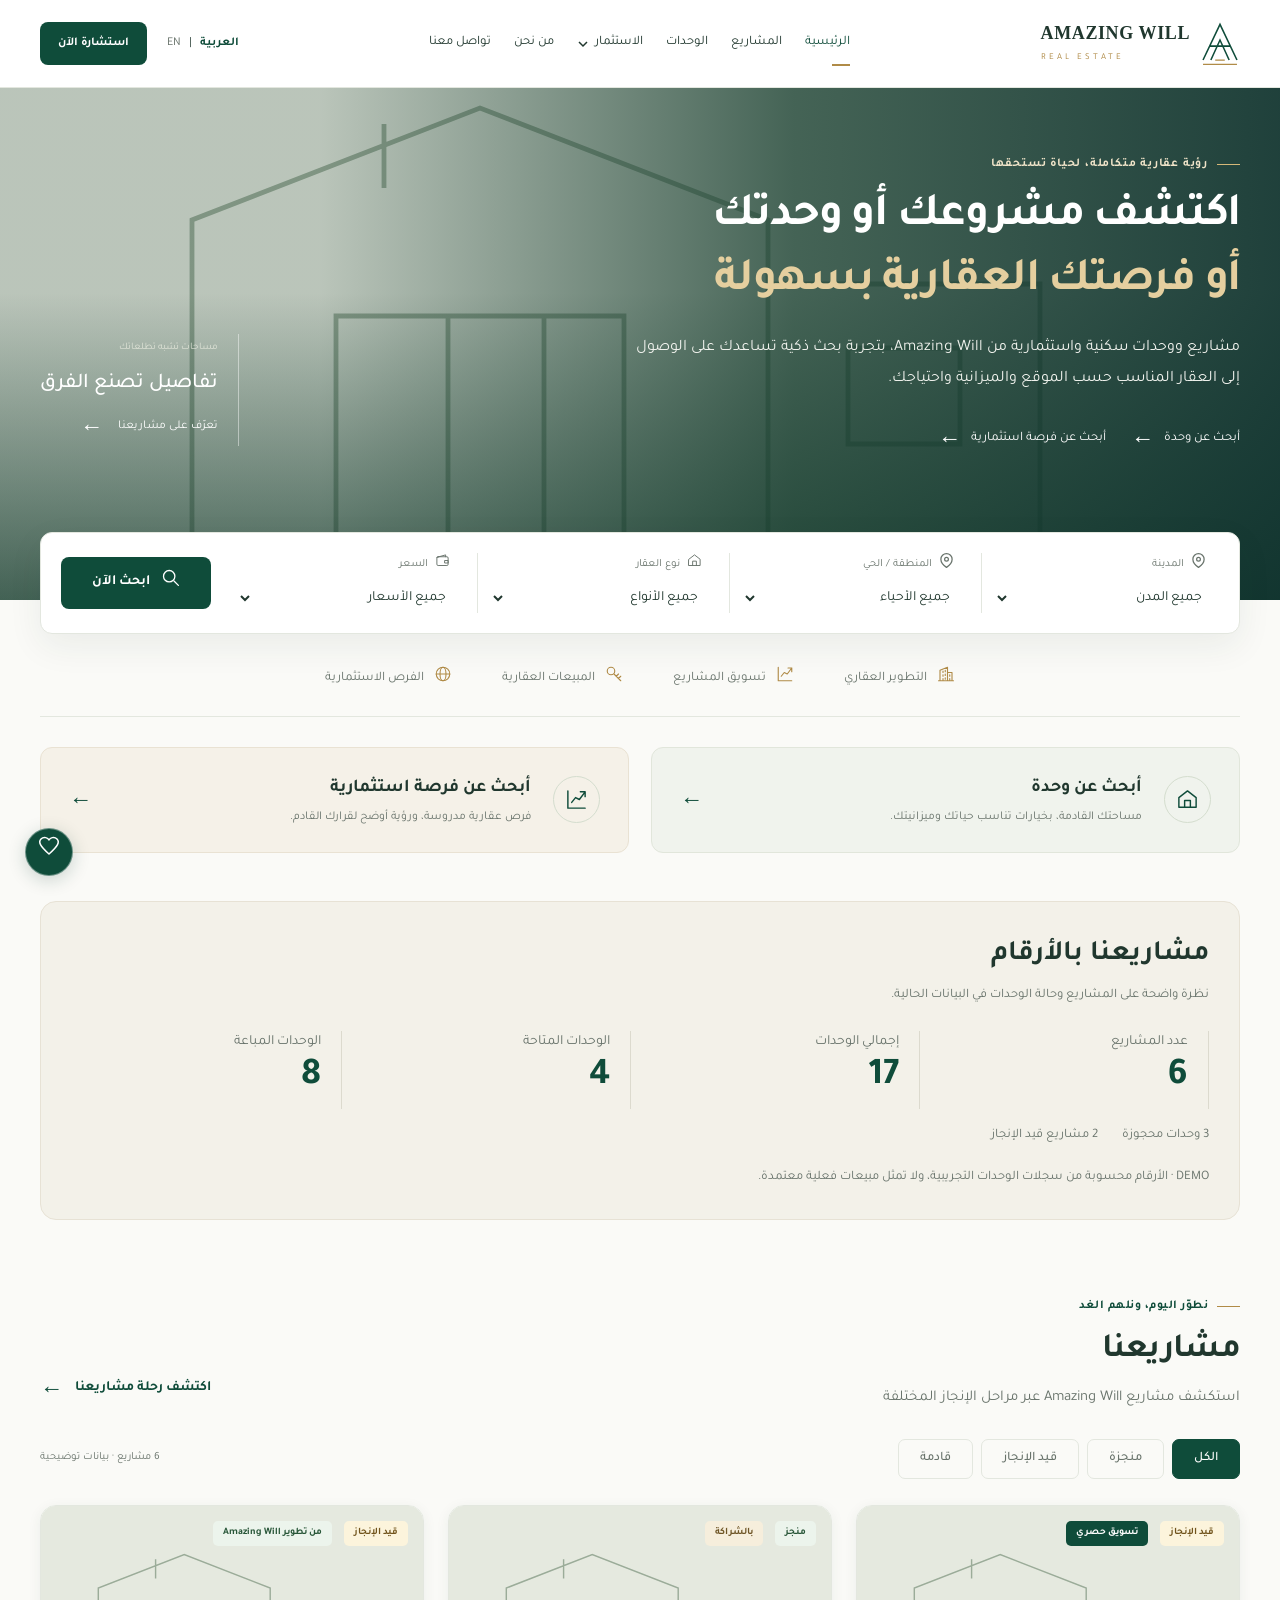
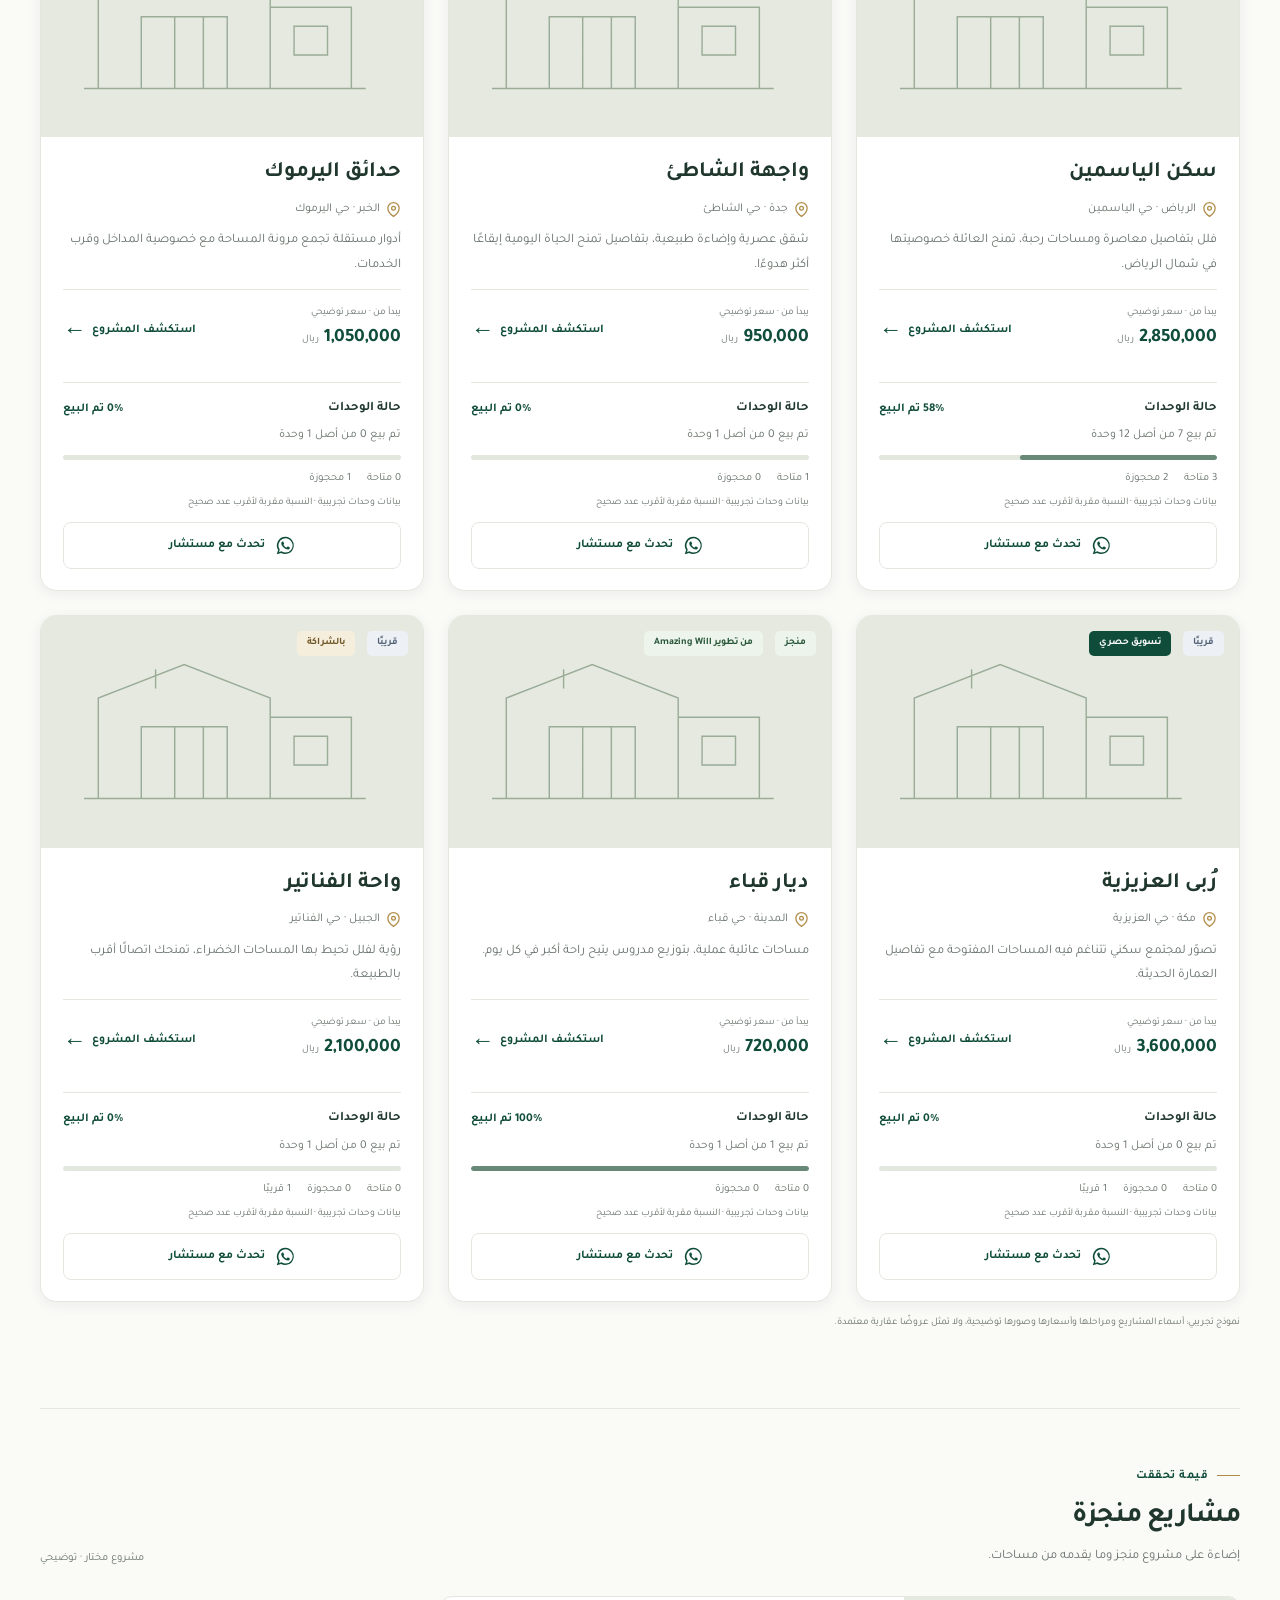
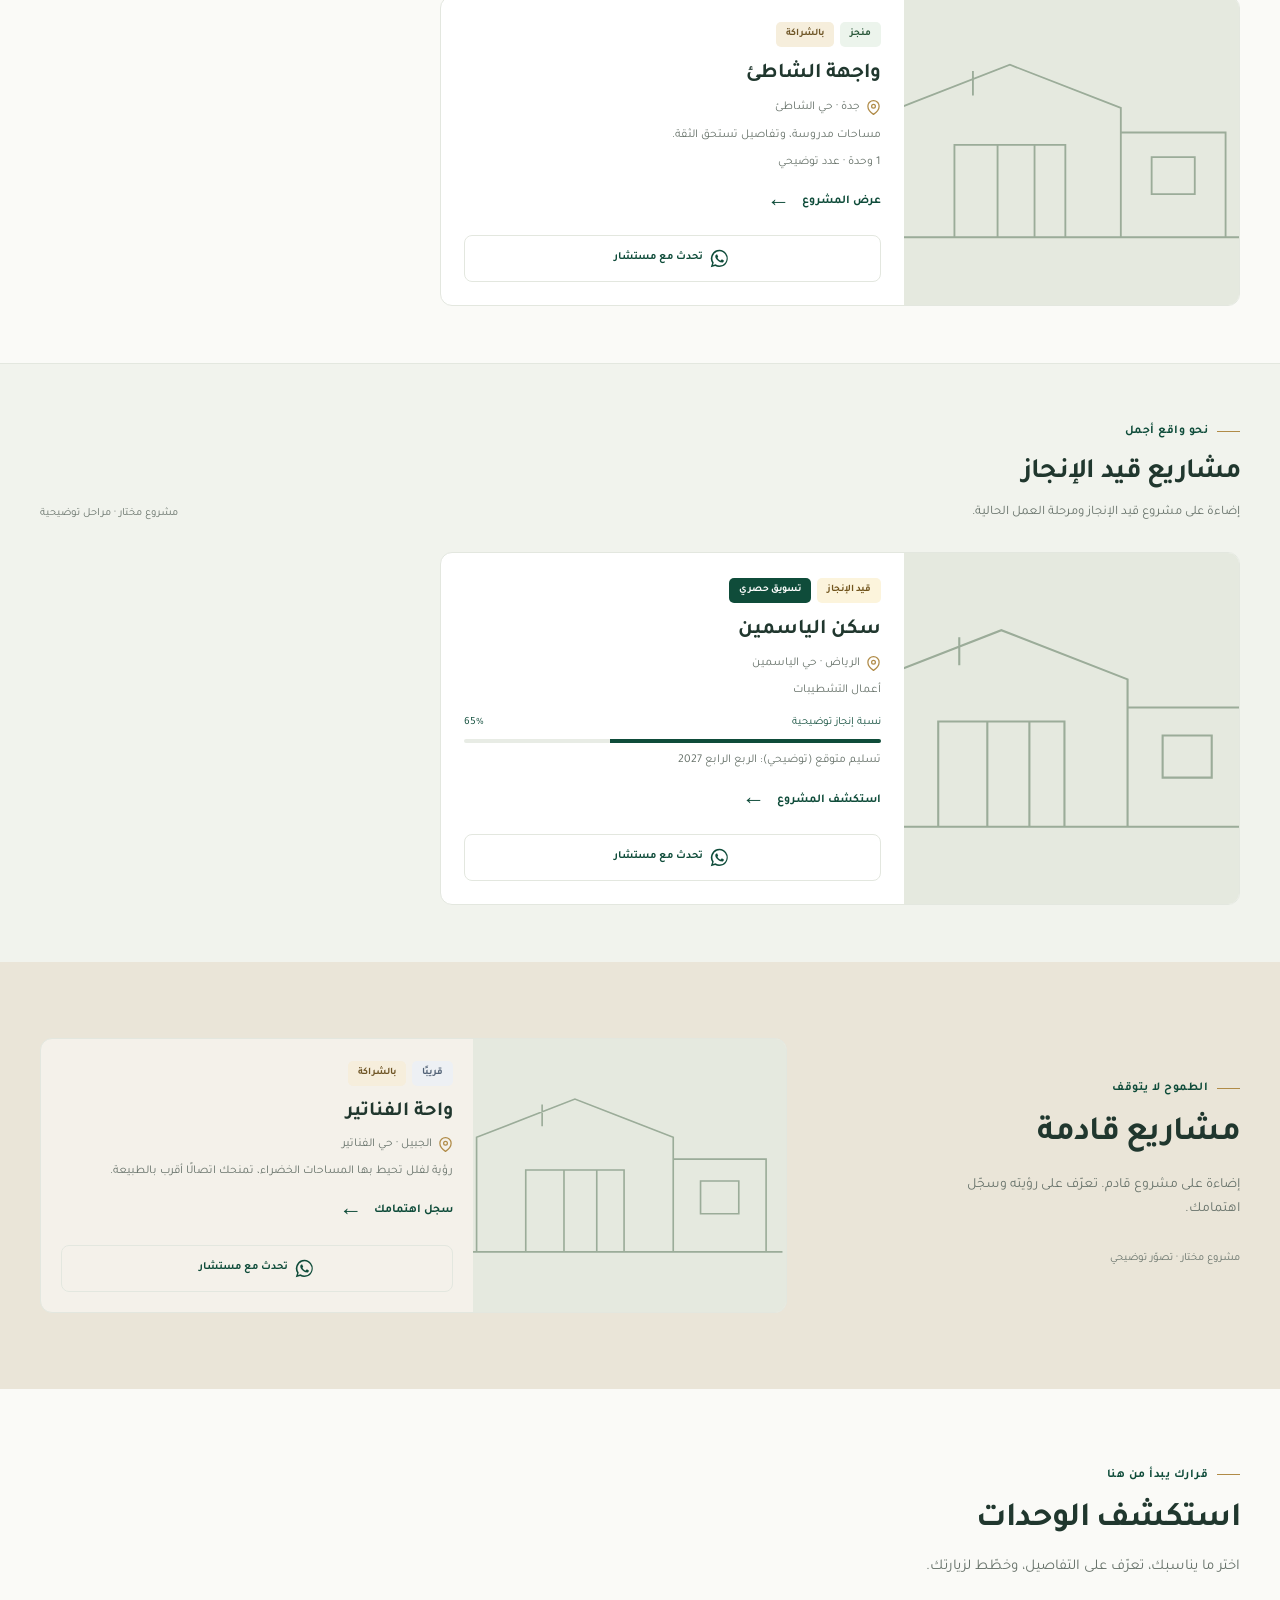
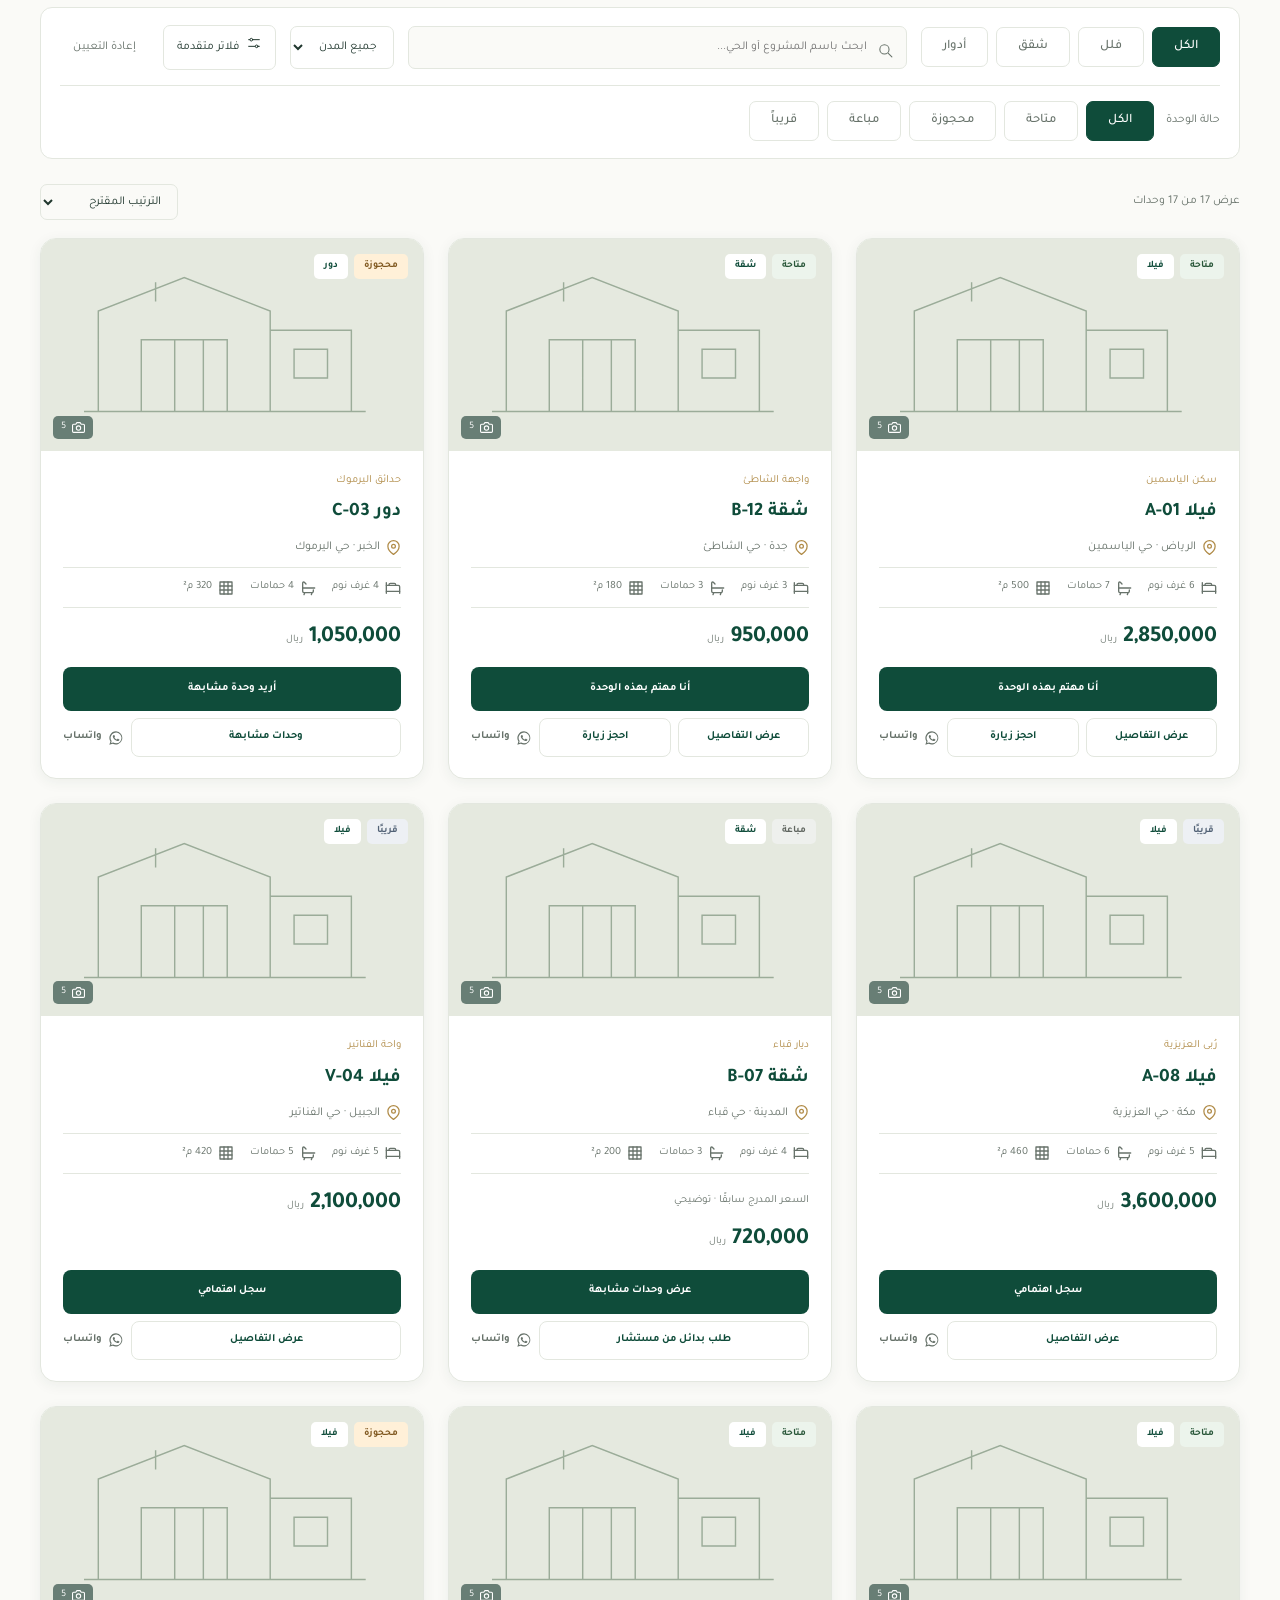
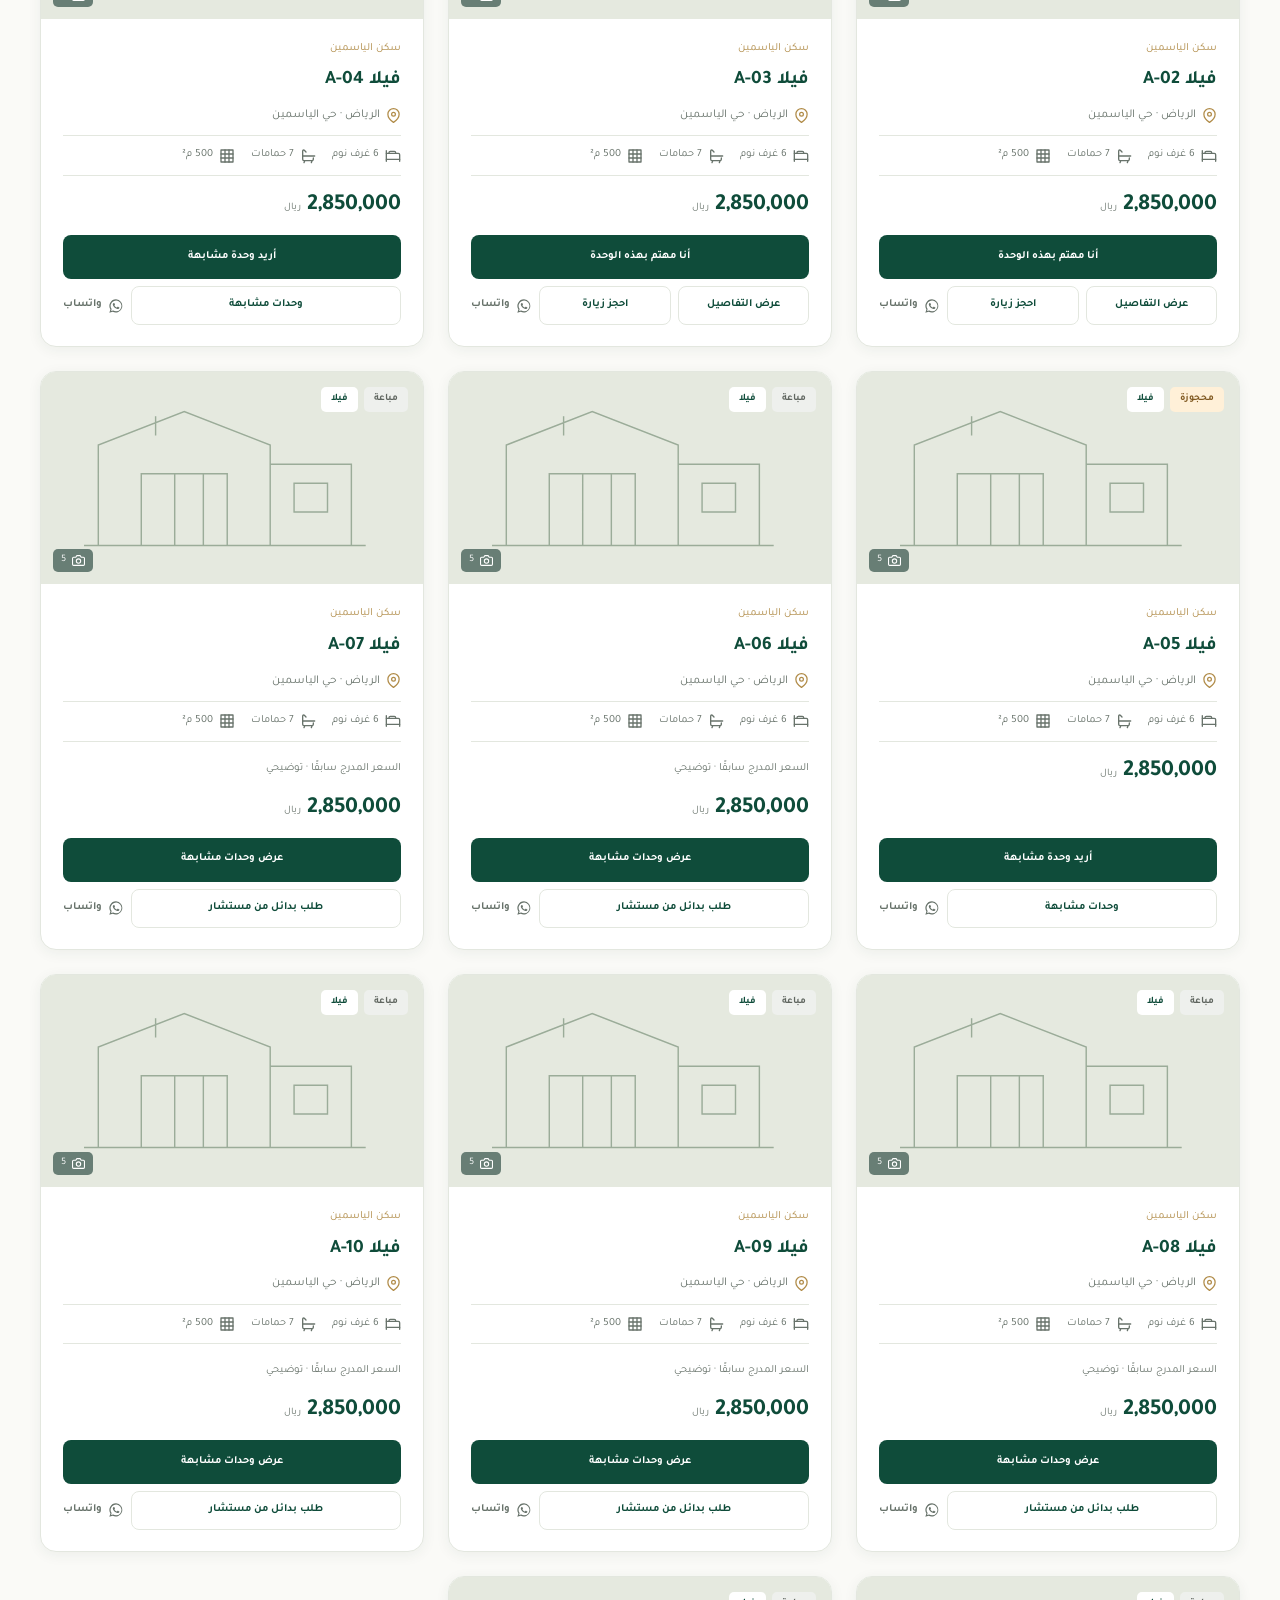
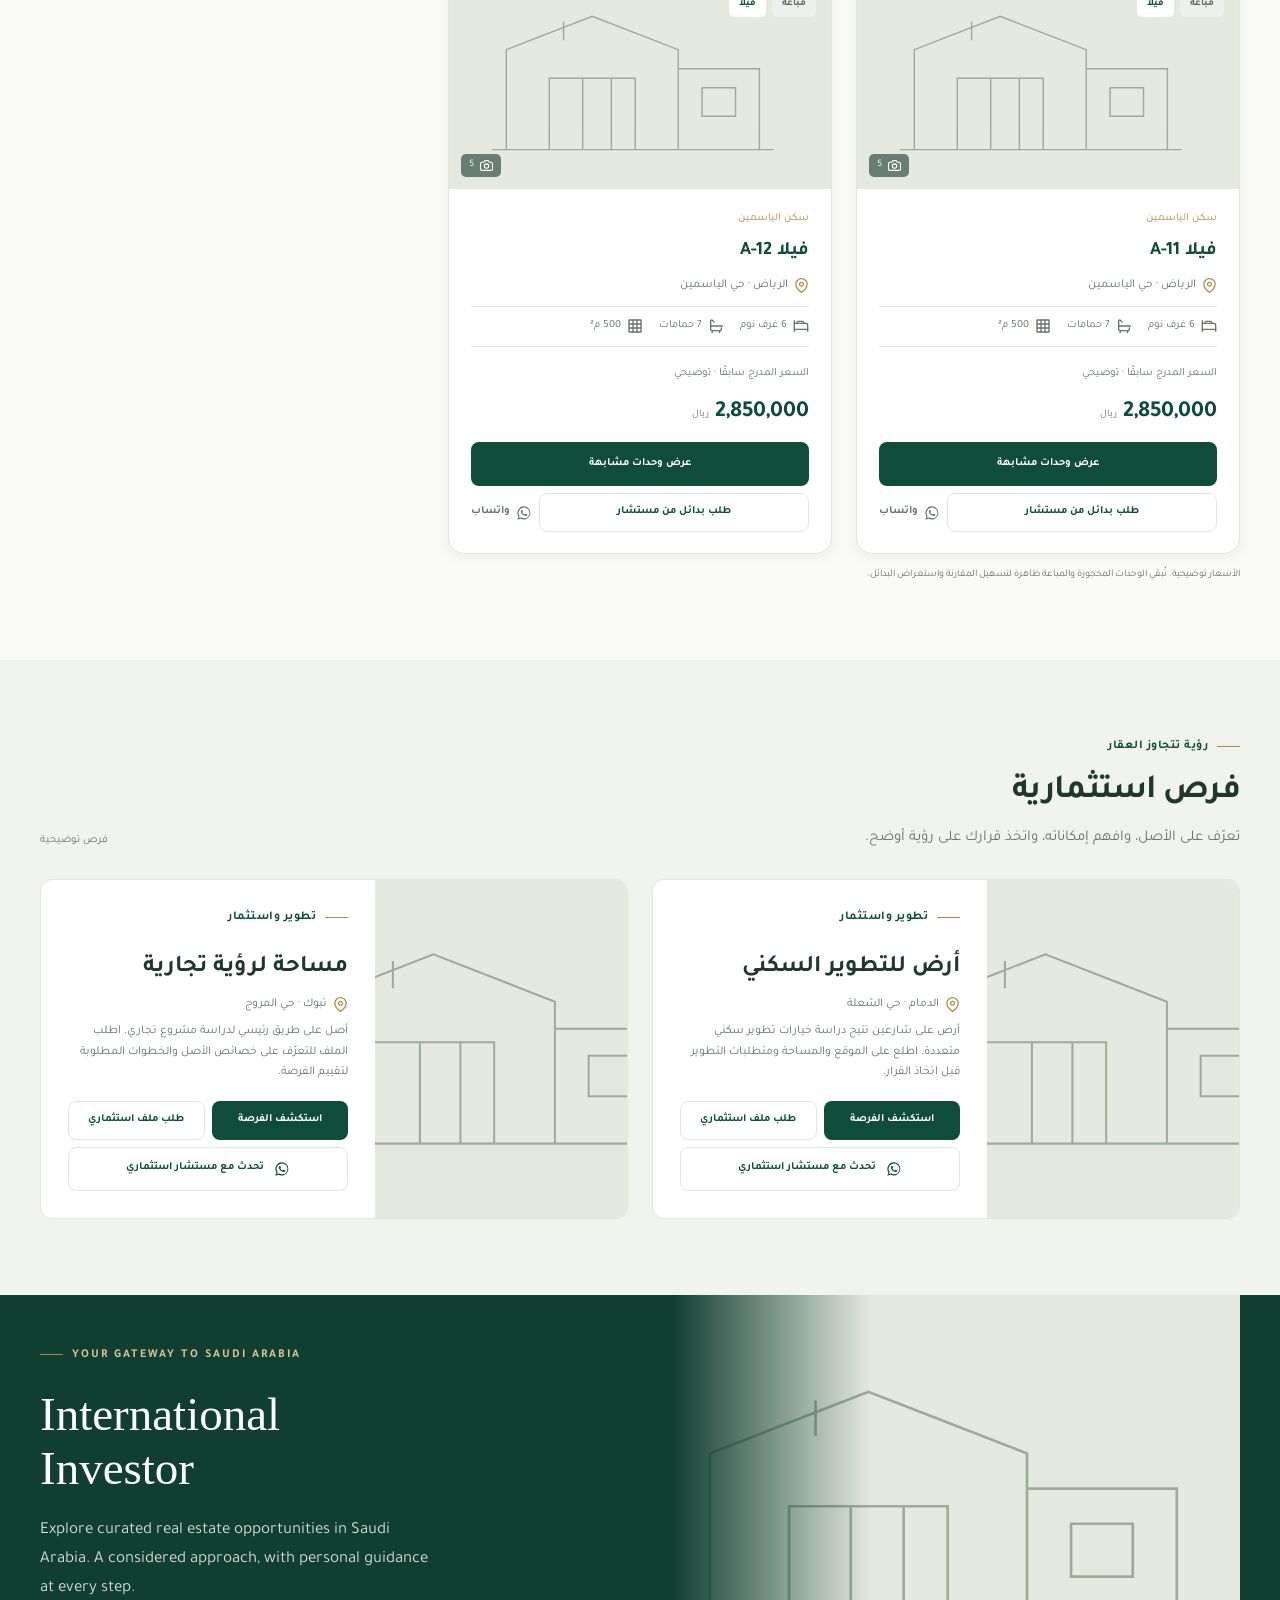
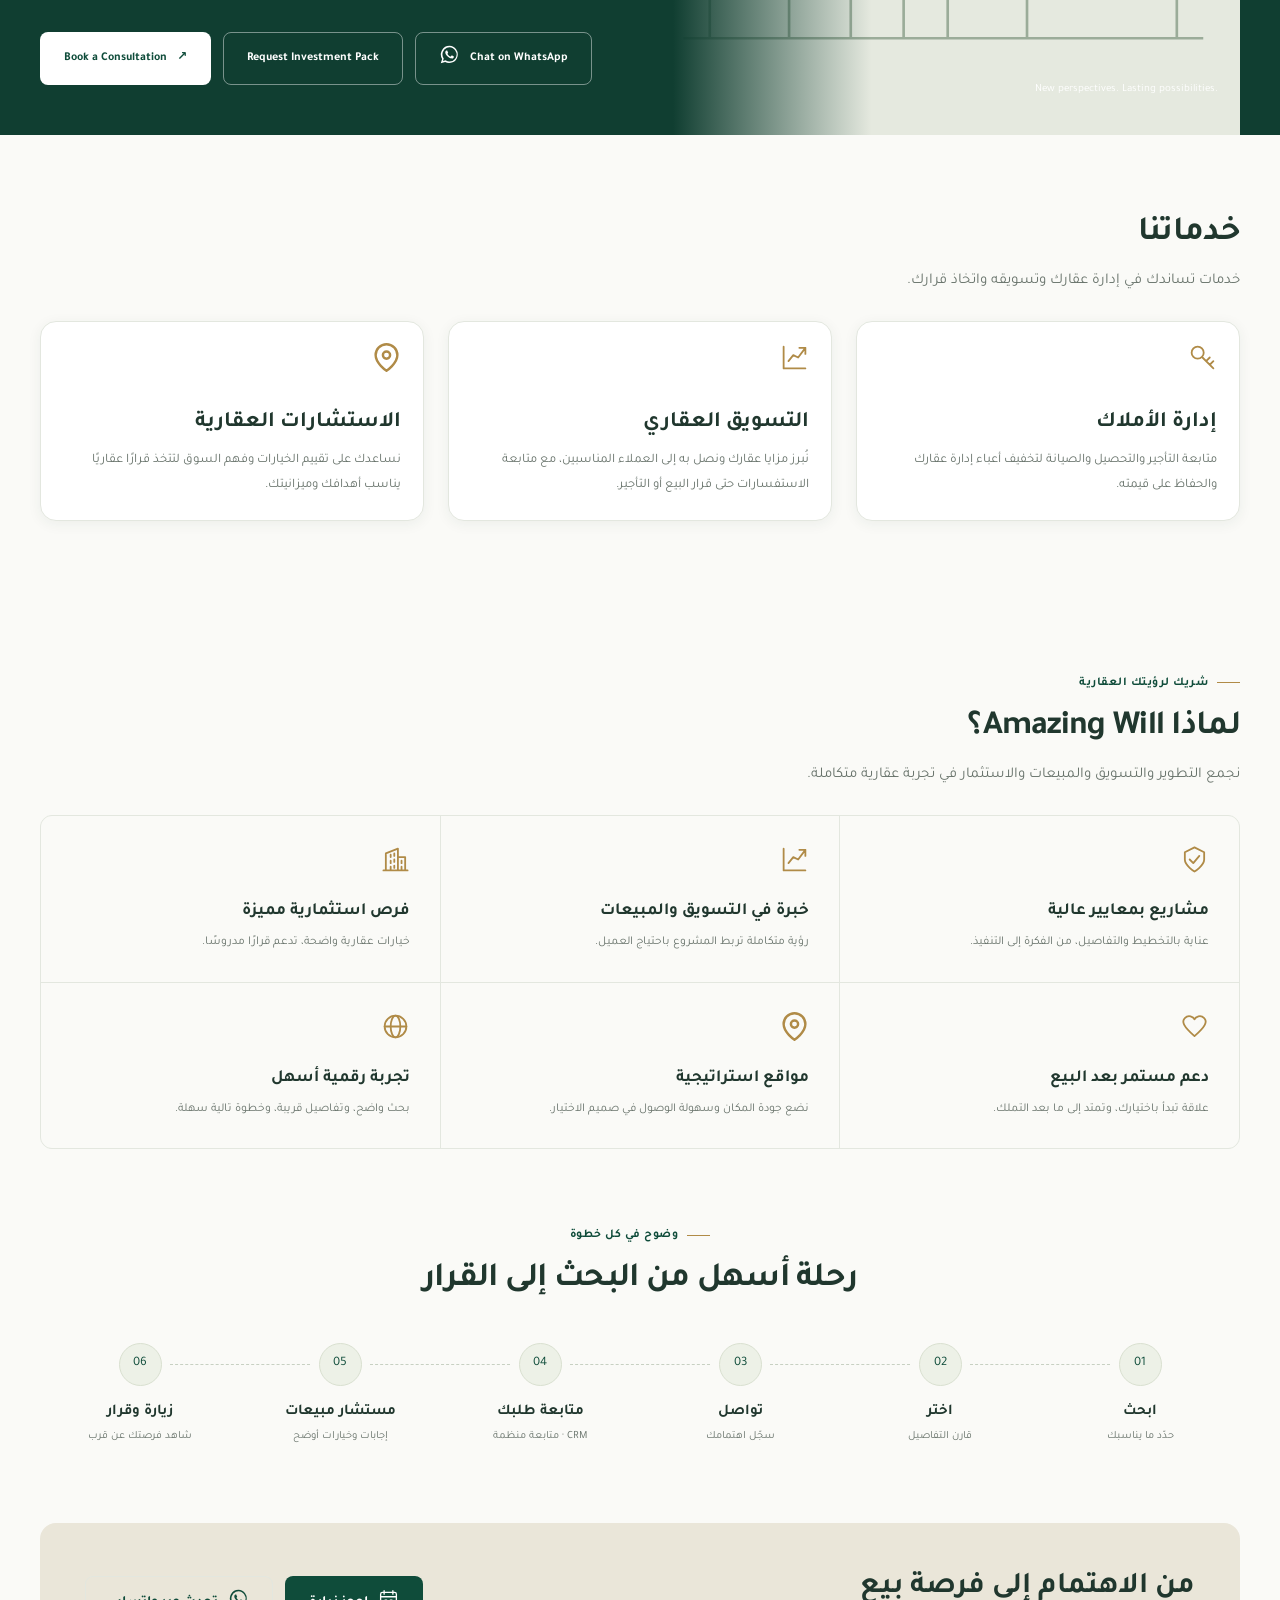
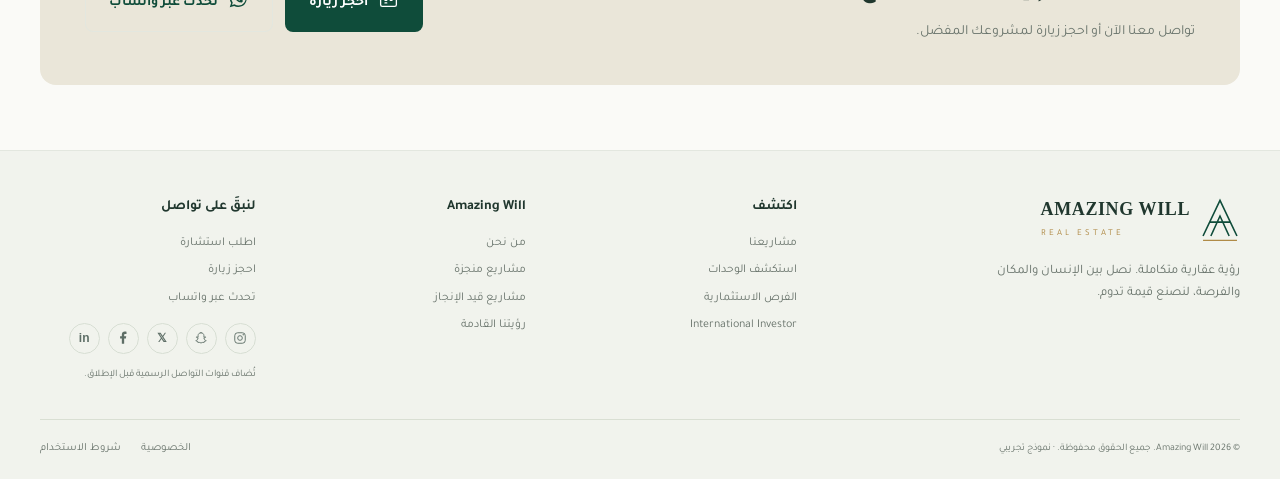
==== commit 64974e82: "Update Amazing Will website" ====
--- a/index.html
+++ b/index.html
@@ -65,6 +65,11 @@
     /* Focused UX cleanup: reuse the existing cards, typography and palette. */
     .unit-status-row{display:flex;align-items:center;gap:12px;flex-wrap:wrap;border-top:1px solid var(--border);margin-top:15px;padding-top:15px}.unit-status-label{font-size:12px;color:var(--text-soft)}.unit-status-row .filters{flex-wrap:wrap}.services-grid{display:grid;grid-template-columns:repeat(3,minmax(0,1fr));gap:24px}.service-icon{color:var(--gold);display:block;margin-bottom:14px}.service-icon svg{width:29px;height:29px}.services-grid .card-description{margin-bottom:0}.socials{flex-wrap:wrap}.social:disabled{opacity:.7}.curated-highlights{grid-template-columns:minmax(0,1fr);max-width:800px}.upcoming .curated-highlights{grid-template-columns:minmax(0,1fr)}.upcoming .curated-highlights .compact-card{grid-template-columns:42% 1fr}.upcoming .curated-highlights .compact-card>img{height:100%}.project-relationship{margin-inline-start:6px}
     @media(max-width:600px){.services-grid{grid-template-columns:1fr;gap:16px}.unit-status-row{gap:8px}.unit-status-row .filter-btn{padding:6px 12px;font-size:12px}.curated-highlights .compact-card,.upcoming .curated-highlights .compact-card{grid-template-columns:1fr}.curated-highlights .compact-card>img,.upcoming .curated-highlights .compact-card>img{height:190px}.project-relationship{margin-inline-start:0;margin-top:4px}}
+    /* Investment navigation uses the existing header dimensions and breakpoints. */
+    .nav-investment{position:relative}.nav-investment-toggle{display:flex;align-items:center;gap:6px;background:none;border:0;padding-block:30px;font-size:13px;white-space:nowrap;position:relative}.nav-investment-toggle svg{width:12px;height:12px;transition:transform .18s}.nav-investment-toggle[aria-expanded=true] svg{transform:rotate(180deg)}.nav-investment-toggle:hover,.nav-investment-toggle.active{color:var(--brand)}.nav-investment-toggle.active:after{content:"";position:absolute;bottom:19px;height:2px;background:var(--gold);width:18px;inset-inline-start:0}.investment-submenu{position:absolute;inset-inline-start:0;top:100%;width:218px;padding:7px;background:var(--surface);border:1px solid var(--border);border-top:2px solid var(--gold-soft);border-radius:0 0 9px 9px;box-shadow:var(--shadow-sm);z-index:40}.main-nav .investment-submenu a{display:flex;align-items:center;min-height:44px;padding:10px 13px;border-radius:5px;font-size:13px;color:var(--brand);white-space:normal}.main-nav .investment-submenu a:hover,.main-nav .investment-submenu a:focus-visible{background:var(--surface-2)}.main-nav .investment-submenu a:after{display:none}
+    @media(max-width:1200px){.nav-investment-toggle{font-size:12px}}
+    @media(max-width:900px){.main-nav.open{max-height:calc(100dvh - 76px);overflow-y:auto}.nav-investment-toggle{width:100%;justify-content:space-between;padding-block:12px;font-size:14px;min-height:44px}.nav-investment-toggle.active:after{bottom:6px}.nav-investment.is-open{grid-column:1/-1}.investment-submenu{position:static;width:100%;padding:4px 8px;margin-bottom:8px;border:0;border-inline-start:2px solid var(--gold-soft);border-radius:0;background:var(--bg);box-shadow:none}.main-nav .investment-submenu a{min-height:44px;font-size:13px}}
+    @media(max-width:600px){.main-nav.open{max-height:calc(100dvh - 69px)}}
   </style>
 </head>
 <body>
@@ -76,7 +81,17 @@
         <div dir="ltr"><div class="brand-name">AMAZING WILL</div><span class="brand-caption">REAL ESTATE</span></div>
       </a>
       <nav class="main-nav" id="mainNav" aria-label="التنقل الرئيسي">
-        <a href="#home" class="active" data-en="Home">الرئيسية</a><a href="#projects" data-en="Projects">المشاريع</a><a href="#units" data-en="Units">الوحدات</a><a href="#investment" data-en="Investments">الفرص الاستثمارية</a><a href="#international" data-en="International">المستثمر الدولي</a><a href="#about" data-en="About us">من نحن</a><a href="#contact" data-en="Contact">تواصل معنا</a>
+        <a href="#home" class="active" aria-current="location" data-en="Home">الرئيسية</a><a href="#projects" data-en="Projects">المشاريع</a><a href="#units" data-en="Units">الوحدات</a>
+        <div class="nav-investment" id="investmentNav">
+          <button class="nav-investment-toggle" id="investmentNavToggle" type="button" aria-expanded="false" aria-haspopup="menu" aria-controls="investmentSubmenu"><span data-en="Investment">الاستثمار</span><svg viewBox="0 0 12 12" fill="none" stroke="currentColor" stroke-width="1.5" aria-hidden="true"><path d="m2 4 4 4 4-4"/></svg></button>
+          <div class="investment-submenu" id="investmentSubmenu" role="menu" aria-labelledby="investmentNavToggle" hidden>
+            <a href="#investment" role="menuitem" tabindex="-1" data-en="Investment opportunities">الفرص الاستثمارية</a>
+            <!-- Local investors currently use the existing opportunities section. -->
+            <a href="#investment" role="menuitem" tabindex="-1" data-en="Local investor">المستثمر المحلي</a>
+            <a href="#international" role="menuitem" tabindex="-1" data-en="International investor">المستثمر الدولي</a>
+          </div>
+        </div>
+        <a href="#about" data-en="About us">من نحن</a><a href="#contact" data-en="Contact">تواصل معنا</a>
       </nav>
       <div class="header-actions">
         <div class="language-switch" aria-label="Language"><button type="button" data-lang="ar" aria-pressed="true" lang="ar">العربية</button><span aria-hidden="true">|</span><button type="button" data-lang="en" aria-pressed="false" lang="en">EN</button></div>
@@ -1064,12 +1079,64 @@
       else if(b.hasAttribute('data-reset'))resetFilters();
       else if(b.hasAttribute('data-policy'))policy(b.dataset.policy);
       if(b.dataset.path==='units')resetFilters();
-      if(b.closest('#mainNav')&&b.tagName==='A'){closeMenu();$$('#mainNav a').forEach(a=>a.classList.toggle('active',a===b));}
+      if(b.closest('#mainNav')&&b.tagName==='A'){
+        closeMenu();setActiveNavigation(b.hash.slice(1));
+        const target=$(b.hash),heading=target?.querySelector('h1,h2') || target;
+        if(heading){heading.setAttribute('tabindex','-1');requestAnimationFrame(()=>heading.focus({preventScroll:true}));}
+      }
     });
-    function closeMenu(){$('#mainNav').classList.remove('open');$('#menuToggle').setAttribute('aria-expanded','false');}
-    $('#menuToggle').addEventListener('click',()=>{const open=$('#mainNav').classList.toggle('open');$('#menuToggle').setAttribute('aria-expanded',String(open));});
-    document.addEventListener('keydown',event=>{if(event.key==='Escape'&&$('#mainNav').classList.contains('open')){closeMenu();$('#menuToggle').focus();}});
-    document.addEventListener('click',event=>{if(!event.target.closest('.site-header'))closeMenu();});
+    function setInvestmentMenu(open,focusIndex=null){
+      $('#investmentNav').classList.toggle('is-open',open);
+      $('#investmentNavToggle').setAttribute('aria-expanded',String(open));
+      $('#investmentSubmenu').hidden=!open;
+      const links=$$('#investmentSubmenu a');
+      links.forEach((link,index)=>link.tabIndex=open&&index===(focusIndex??0)?0:-1);
+      if(open&&focusIndex!==null)links[focusIndex].focus();
+    }
+    function closeMenu(){setInvestmentMenu(false);$('#mainNav').classList.remove('open');$('#menuToggle').setAttribute('aria-expanded','false');}
+    $('#investmentNavToggle').addEventListener('click',event=>{
+      const open=$('#investmentSubmenu').hidden;
+      setInvestmentMenu(open,open&&event.detail===0?0:null);
+    });
+    $('#investmentNav').addEventListener('keydown',event=>{
+      const links=$$('#investmentSubmenu a'),index=links.indexOf(document.activeElement);
+      if(!['ArrowDown','ArrowUp','Home','End'].includes(event.key))return;
+      event.preventDefault();
+      const next=event.key==='Home'?0:event.key==='End'?links.length-1:event.key==='ArrowDown'?(index+1)%links.length:index<0?links.length-1:(index-1+links.length)%links.length;
+      setInvestmentMenu(true,next);
+    });
+    $('#investmentNav').addEventListener('focusout',event=>{if(!$('#investmentNav').contains(event.relatedTarget))setInvestmentMenu(false);});
+    $('#menuToggle').addEventListener('click',()=>{const open=!$('#mainNav').classList.contains('open');closeMenu();$('#mainNav').classList.toggle('open',open);$('#menuToggle').setAttribute('aria-expanded',String(open));});
+    document.addEventListener('keydown',event=>{
+      if(event.key!=='Escape')return;
+      if(!$('#investmentSubmenu').hidden){event.preventDefault();setInvestmentMenu(false);$('#investmentNavToggle').focus();}
+      else if($('#mainNav').classList.contains('open')){closeMenu();$('#menuToggle').focus();}
+    });
+    document.addEventListener('click',event=>{if(!event.target.closest('#investmentNav'))setInvestmentMenu(false);if(!event.target.closest('.site-header'))closeMenu();});
+    matchMedia('(max-width:900px)').addEventListener('change',event=>{
+      const hadFocus=$('#mainNav').contains(document.activeElement);closeMenu();
+      if(hadFocus)(event.matches?$('#menuToggle'):$('#investmentNavToggle')).focus();
+      syncActiveNavigation();
+    });
+    function setActiveNavigation(sectionId){
+      const current=sectionId==='international'?'investment':sectionId;
+      $$('#mainNav > a, #investmentNavToggle').forEach(item=>{
+        const active=(item.id==='investmentNavToggle'?'investment':item.hash.slice(1))===current;
+        item.classList.toggle('active',active);
+        if(active)item.setAttribute('aria-current','location');else item.removeAttribute('aria-current');
+      });
+    }
+    function syncActiveNavigation(){
+      const threshold=$('.site-header').getBoundingClientRect().height+50;
+      let current='home';
+      ['home','projects','units','investment','international','about','contact'].forEach(id=>{if($('#'+id).getBoundingClientRect().top<=threshold)current=id;});
+      setActiveNavigation(current);
+    }
+    let navigationFrame=0;
+    window.addEventListener('scroll',()=>{if(!navigationFrame)navigationFrame=requestAnimationFrame(()=>{navigationFrame=0;syncActiveNavigation();});},{passive:true});
+    window.addEventListener('resize',syncActiveNavigation);
+    window.addEventListener('hashchange',syncActiveNavigation);
+    window.addEventListener('load',syncActiveNavigation);
     function switchLanguage(next) {
       if(next===language)return;language=next;document.documentElement.lang=next;document.documentElement.dir=next==='ar'?'rtl':'ltr';
       $$('[data-en]').forEach(el=>{if(!el.dataset.ar)el.dataset.ar=el.textContent;el.textContent=next==='en'?el.dataset.en:el.dataset.ar;});
@@ -1082,7 +1149,7 @@
     // Graceful image fallback keeps cards usable if a third-party photo is unavailable.
     document.addEventListener('error',event=>{const img=event.target;if(img.tagName!=='IMG'||img.dataset.fallback)return;img.dataset.fallback='true';img.src="data:image/svg+xml,"+encodeURIComponent('<svg xmlns="http://www.w3.org/2000/svg" width="800" height="500" viewBox="0 0 800 500"><rect width="800" height="500" fill="#e5e9df"/><g fill="none" stroke="#9bac99" stroke-width="3"><path d="M120 390V180l180-70 180 70v210M480 220h170v170M90 390h590M210 390V240h180v150M240 160v-40"/><path d="M280 240v150M340 240v150M530 260h70v60h-70Z"/></g></svg>');},{capture:true});
     $$('[data-icon]').forEach(el=>el.innerHTML=icons[el.dataset.icon]||'');
-    refreshInventoryViews();renderInvestments();renderTrust();
+    refreshInventoryViews();renderInvestments();renderTrust();syncActiveNavigation();
   </script>
 </body>
 </html>
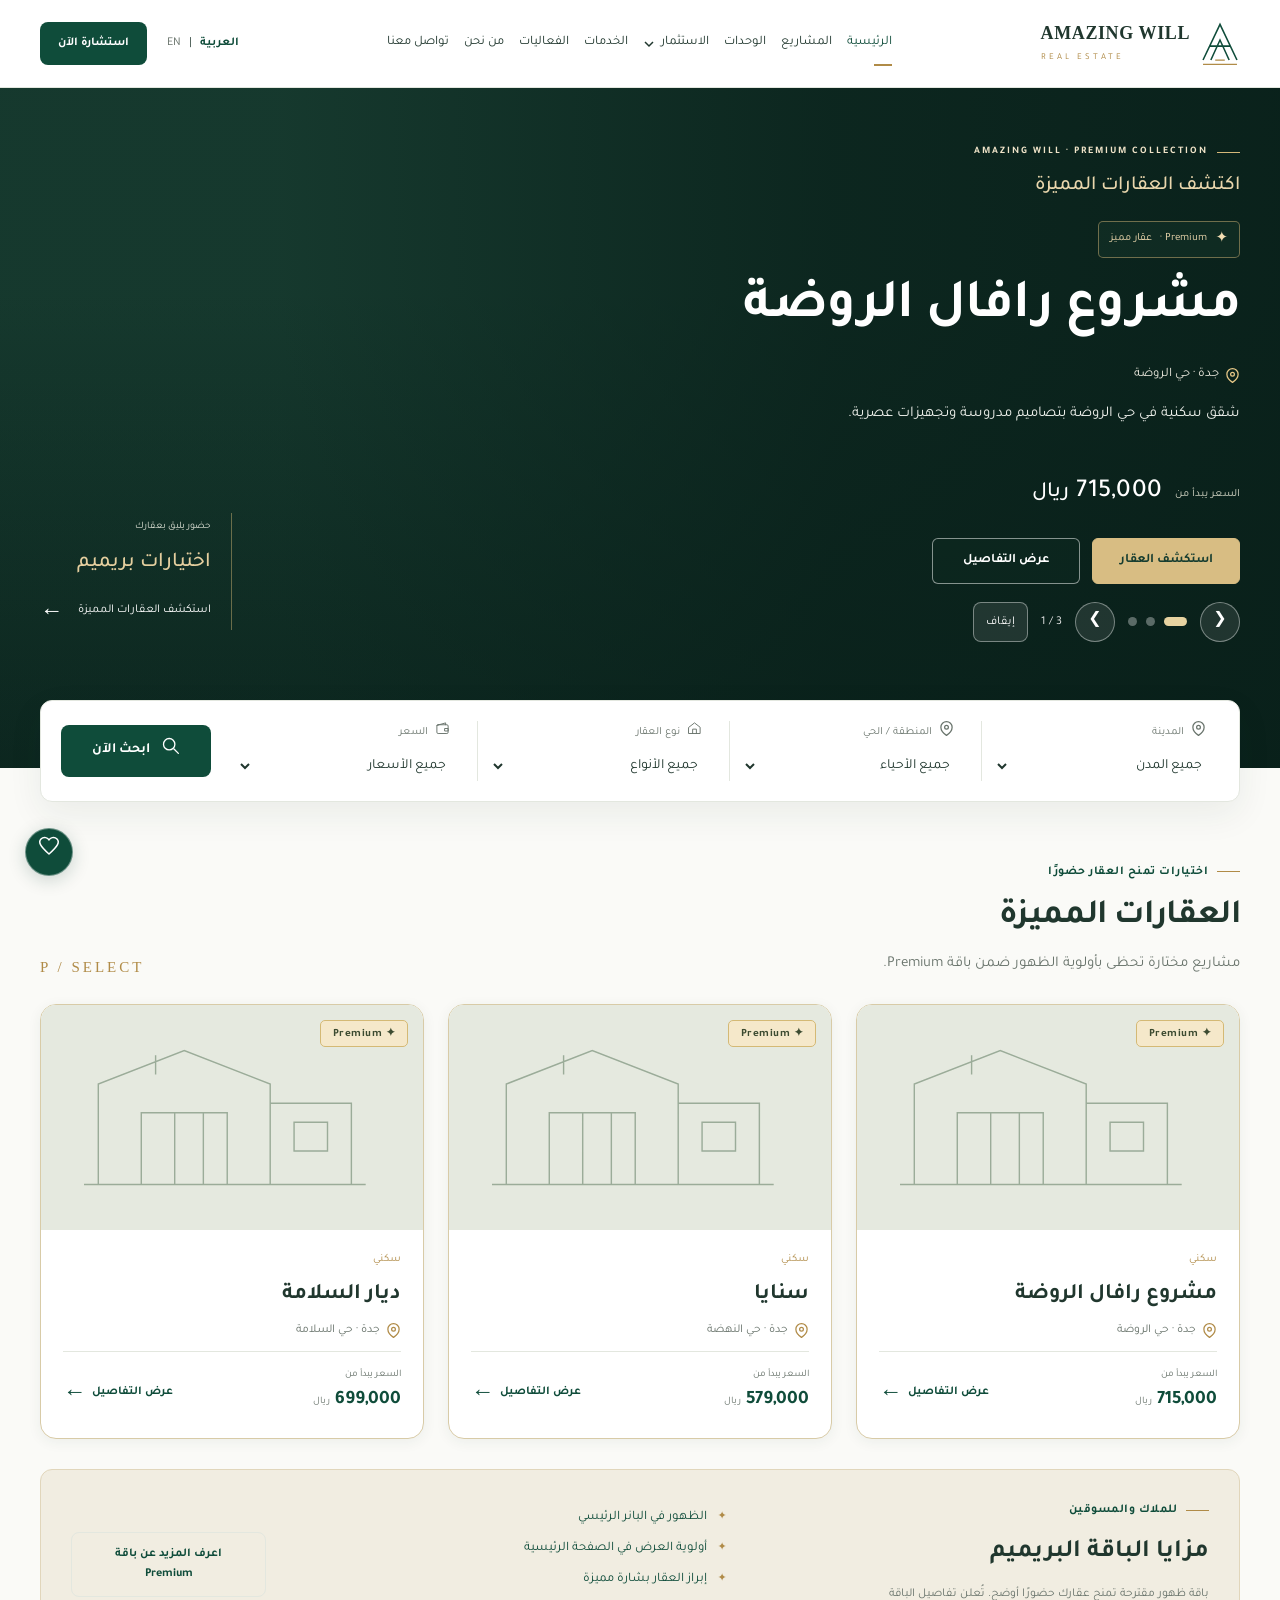
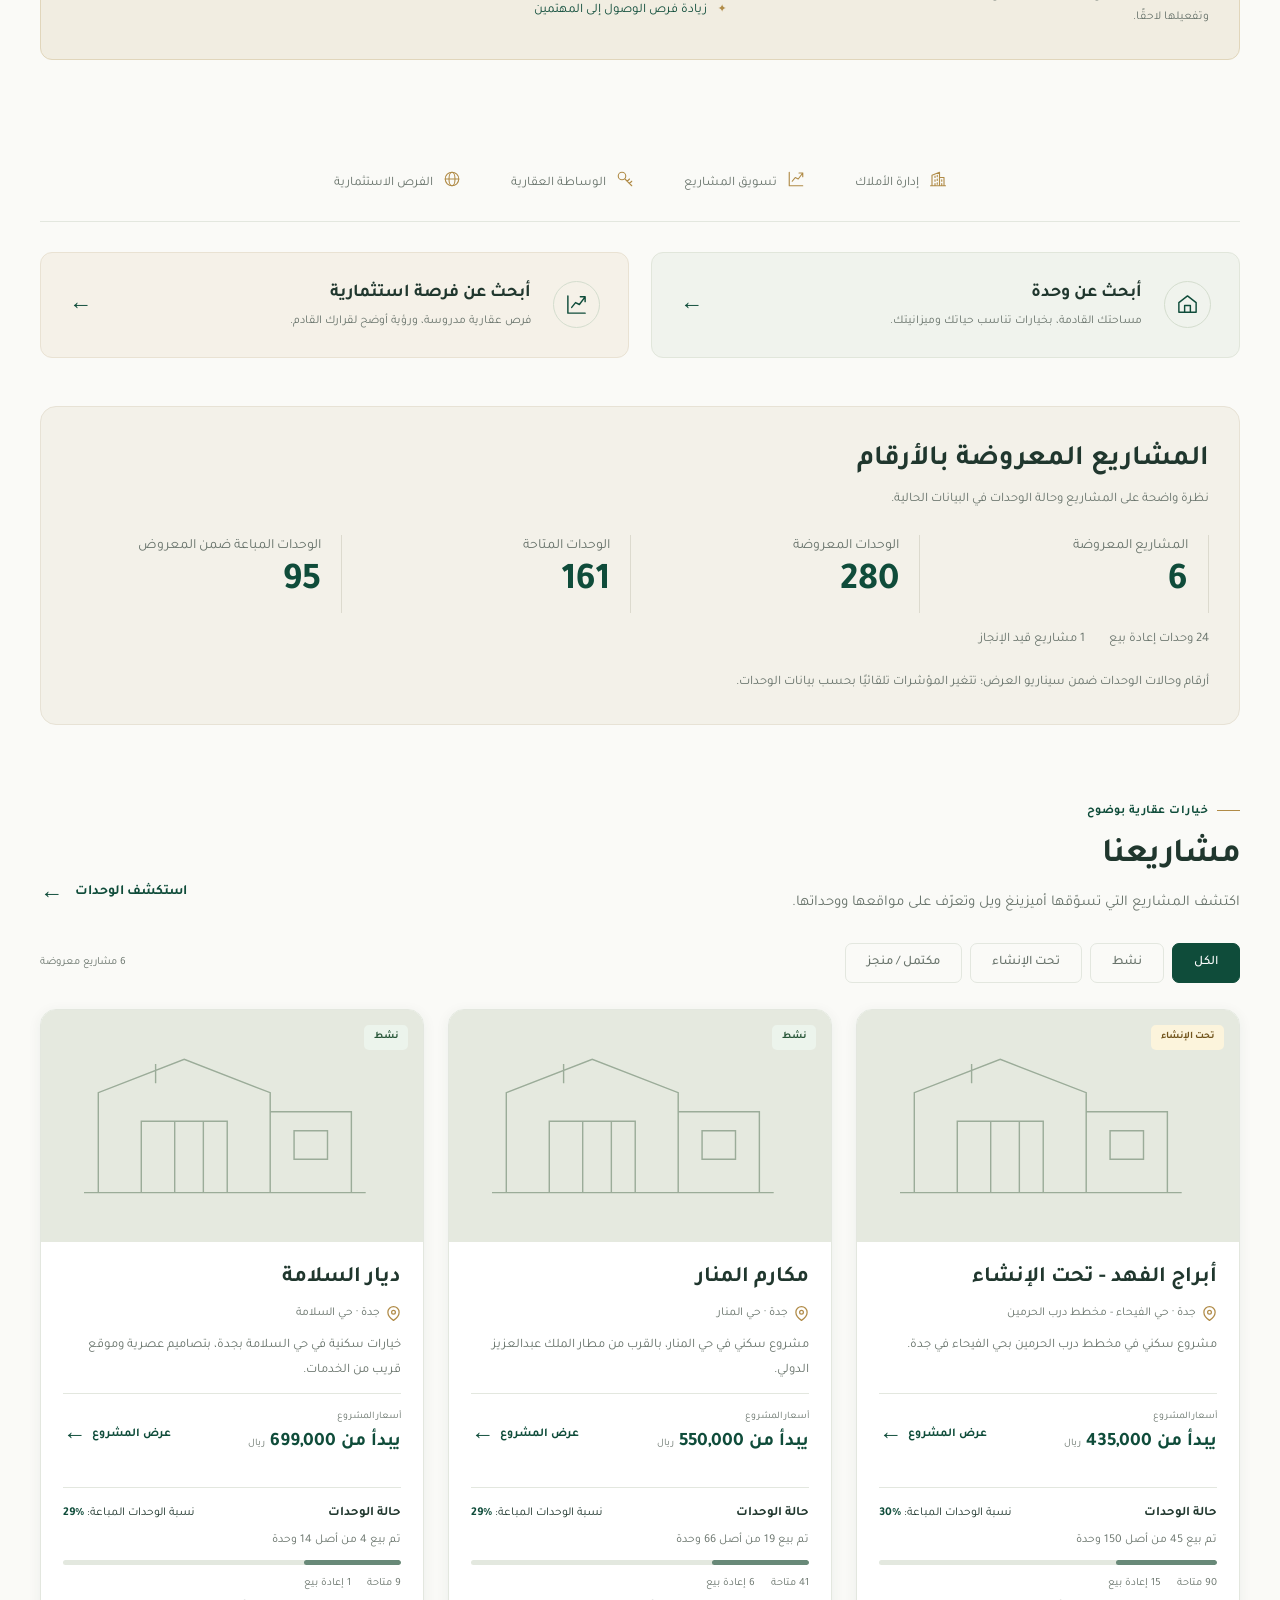
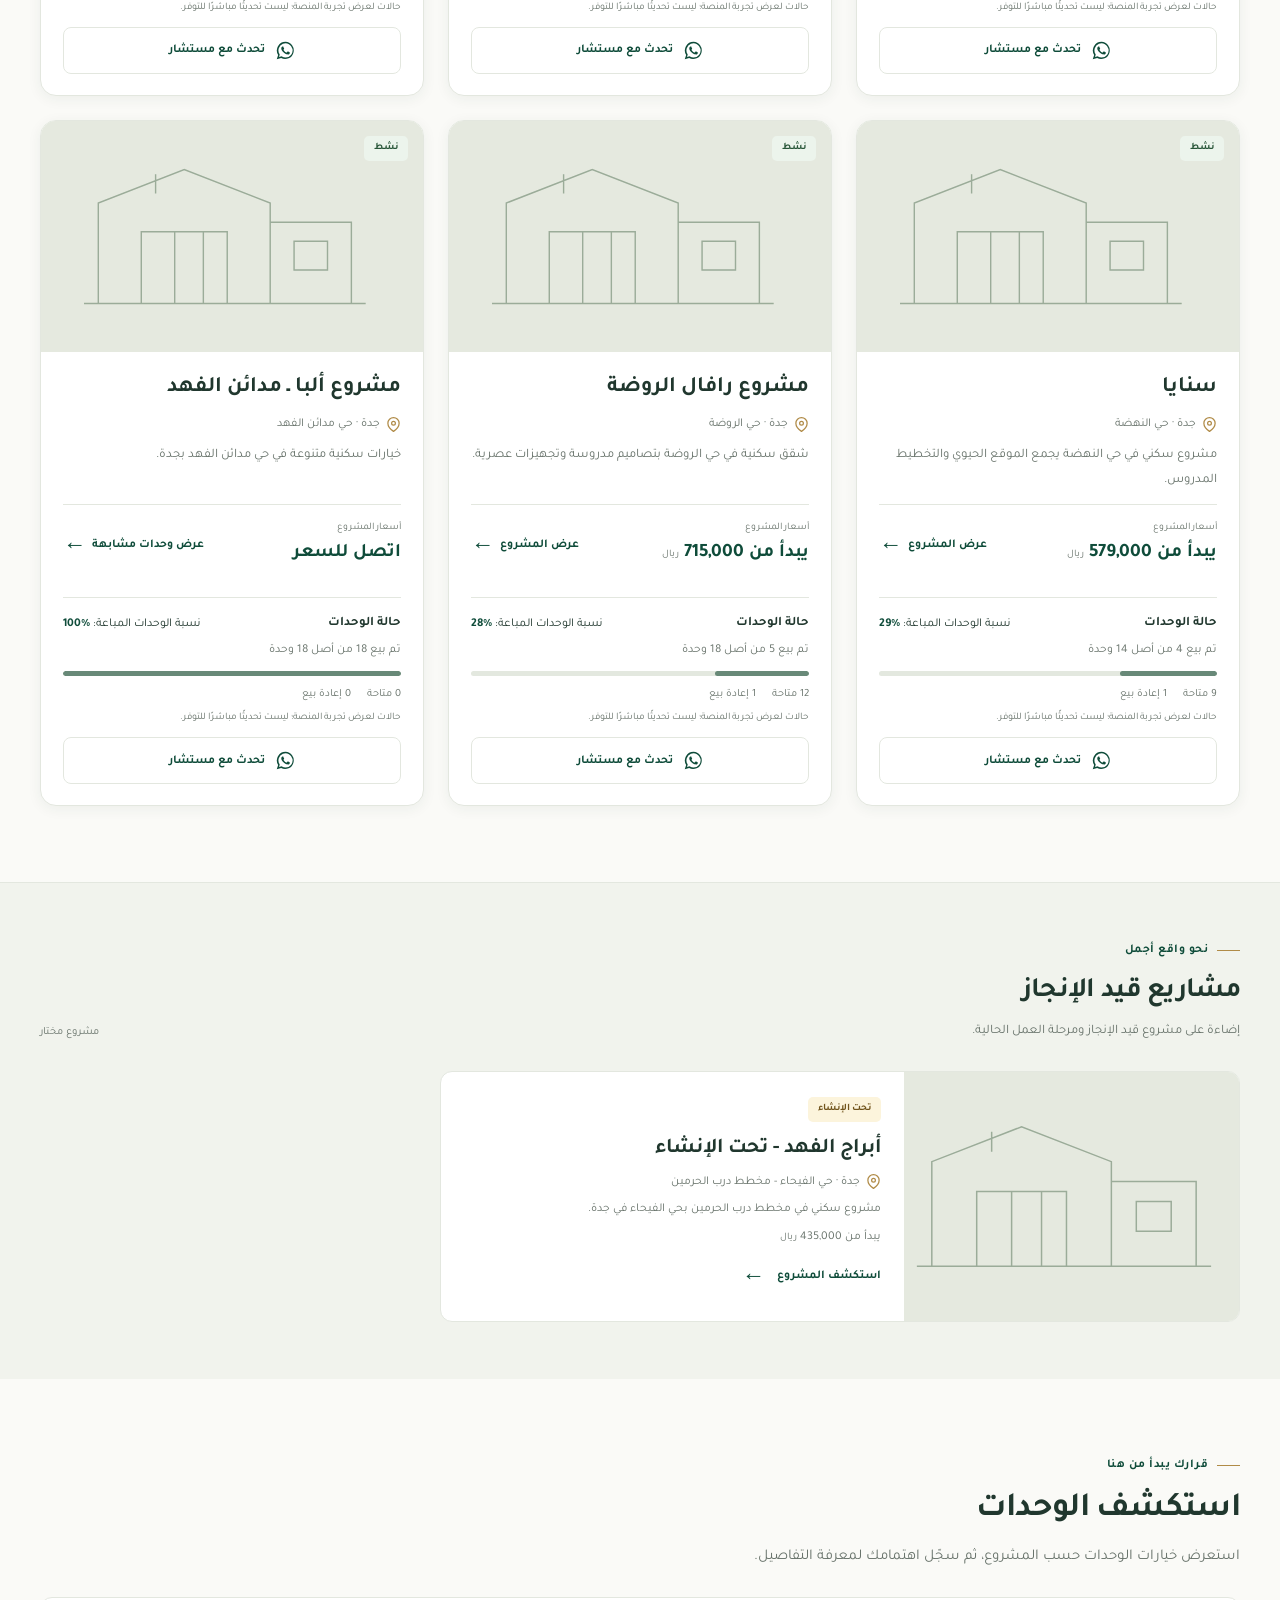
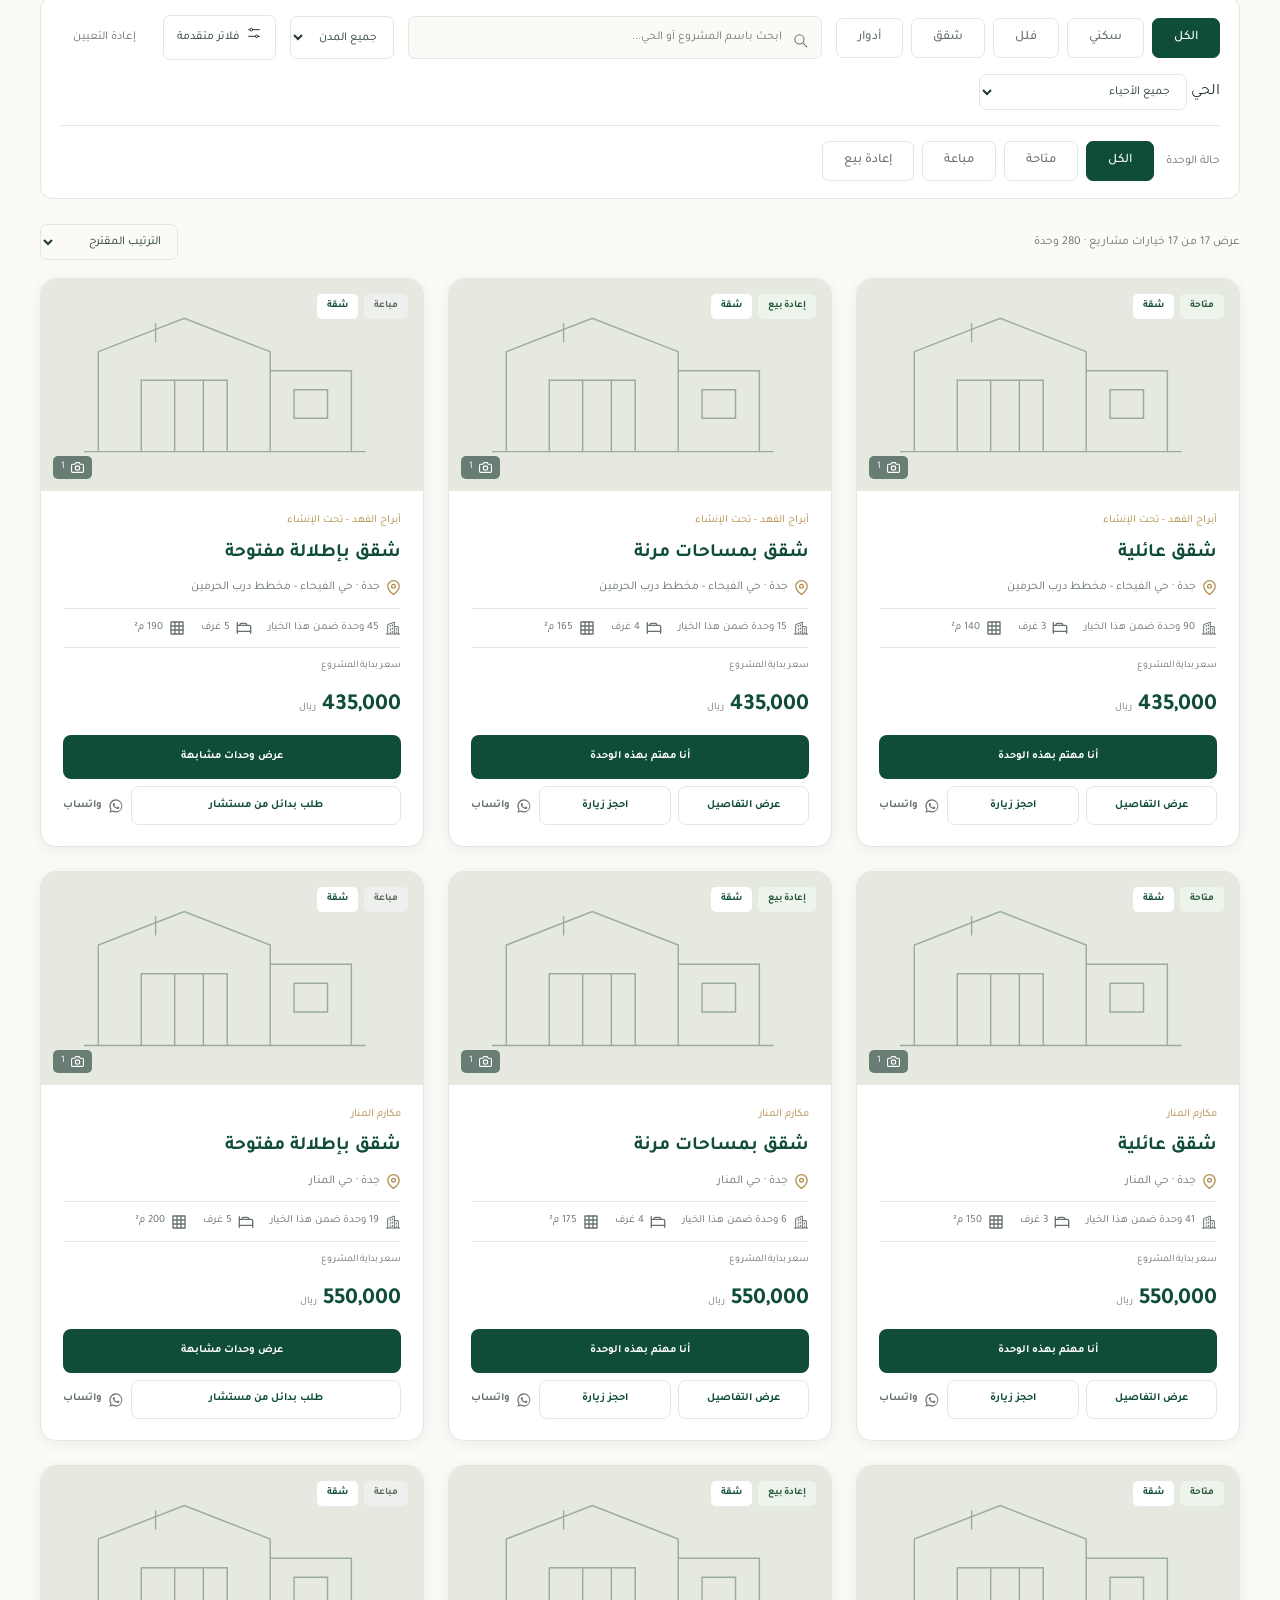
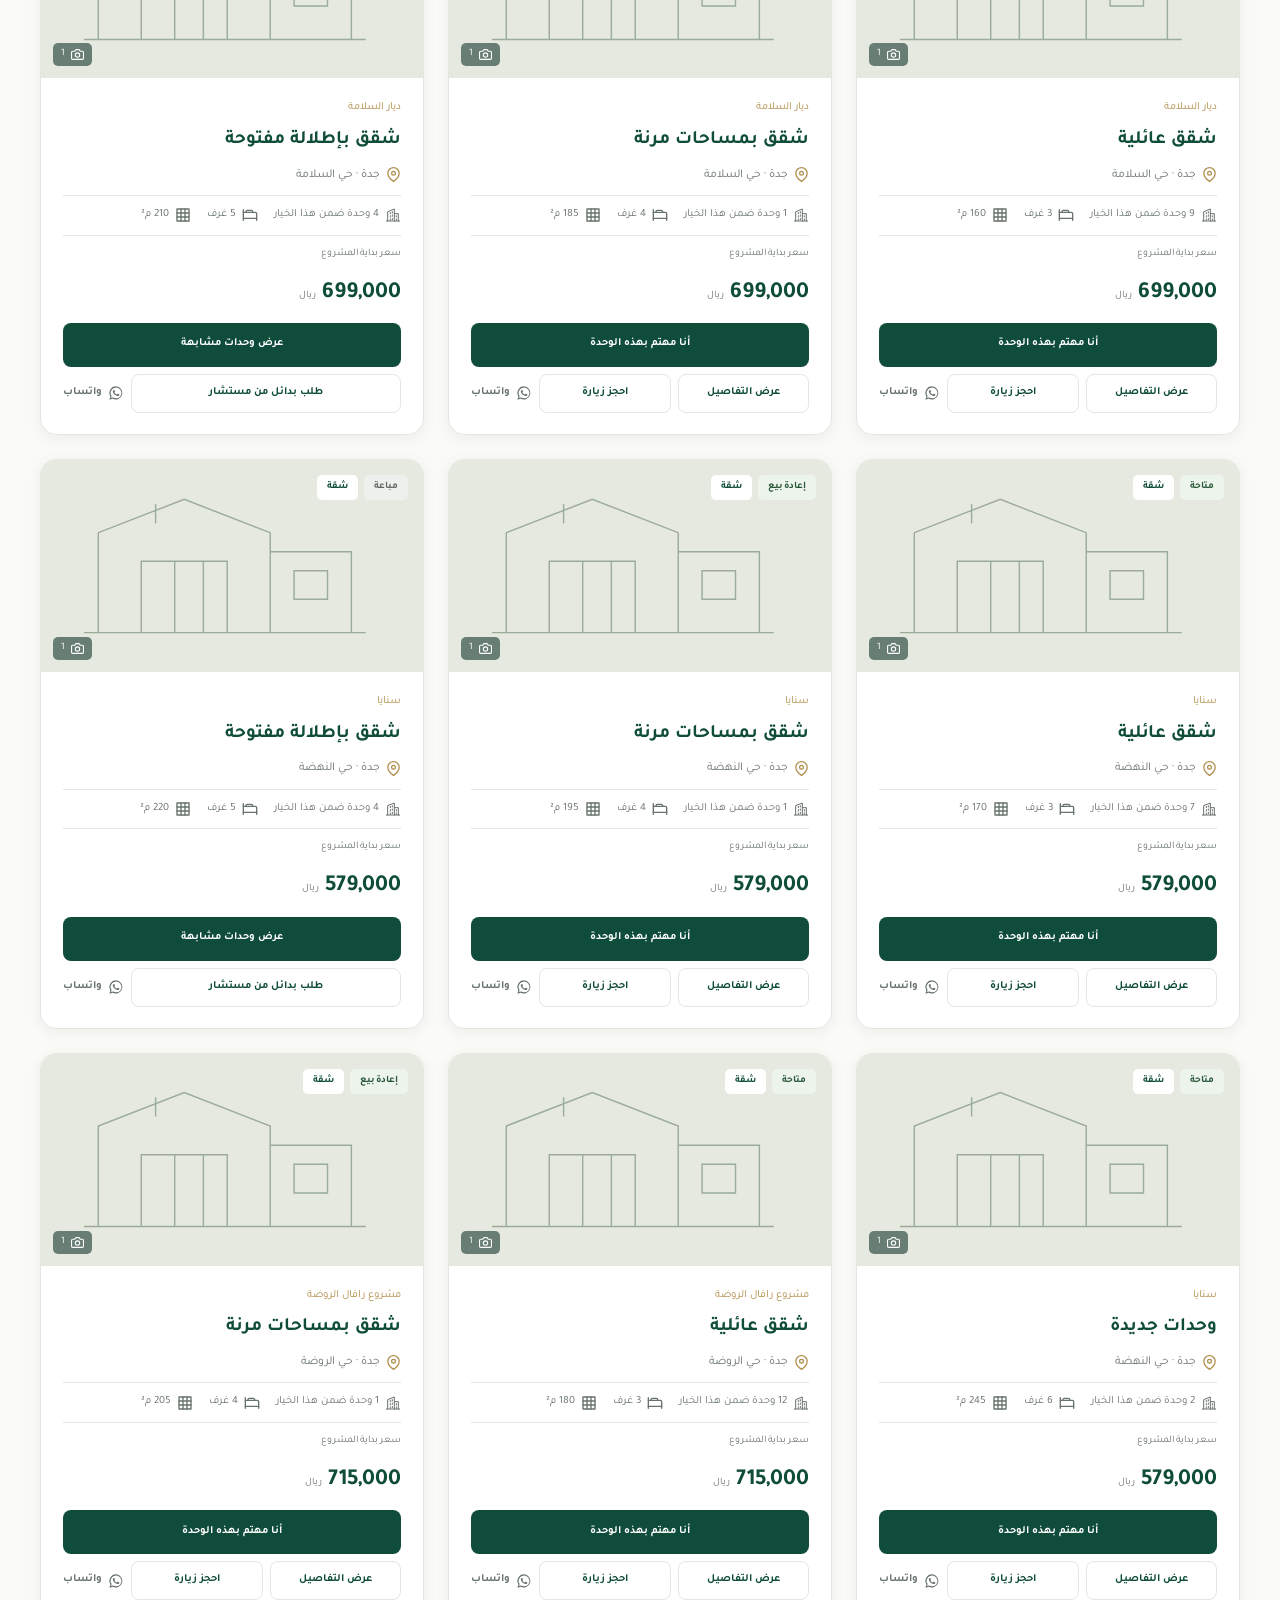
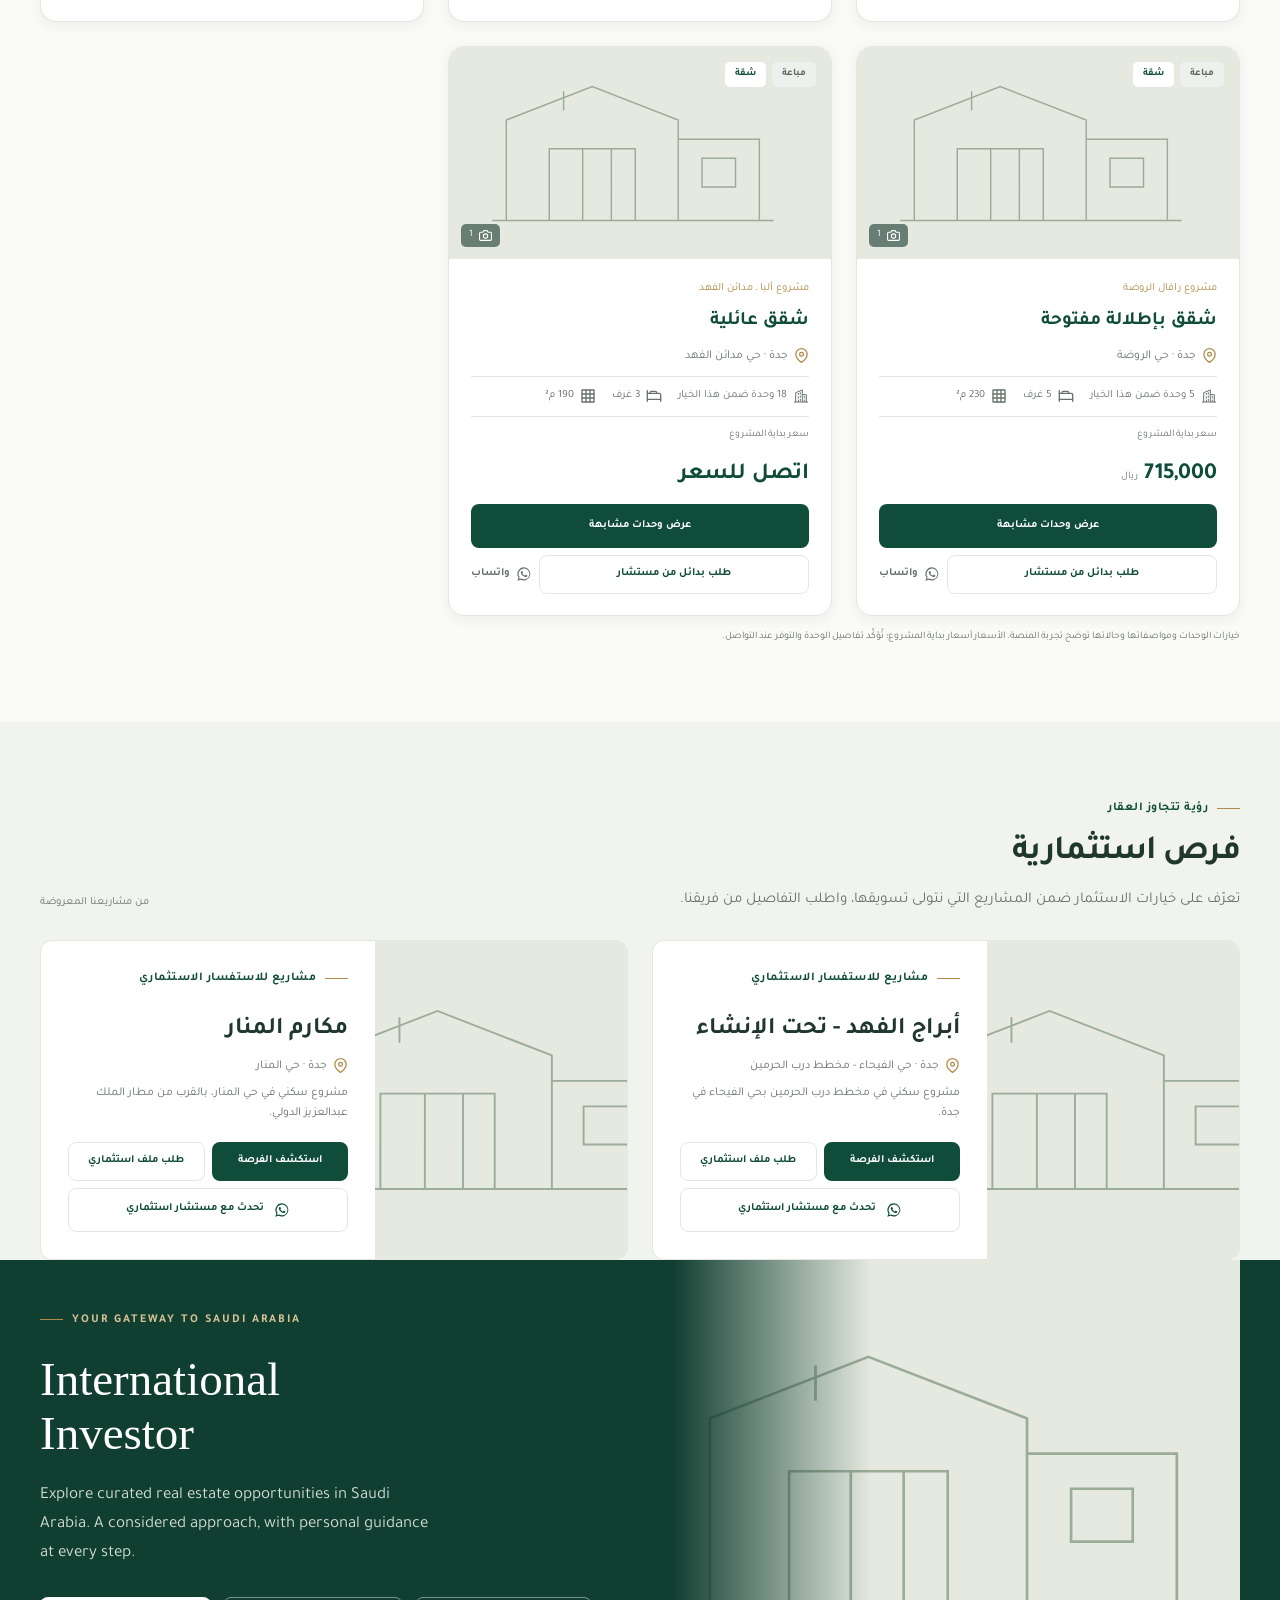
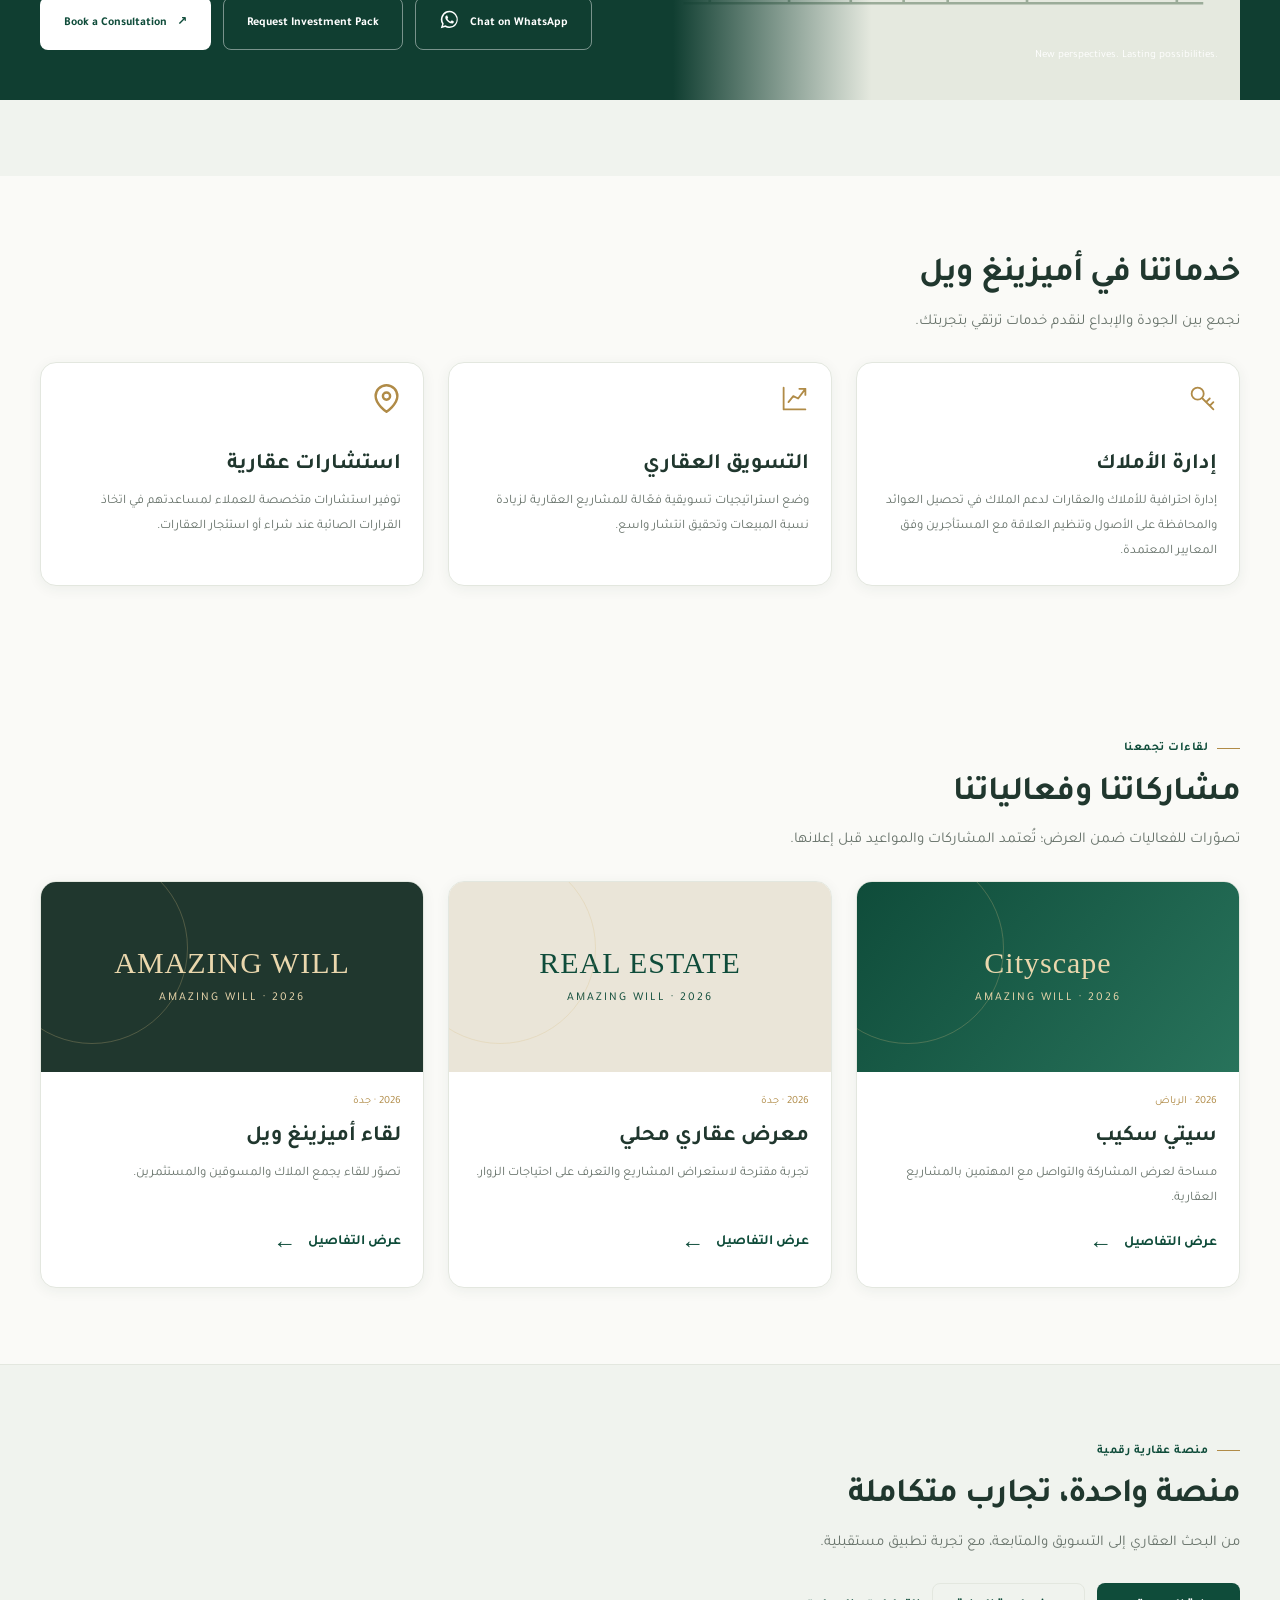
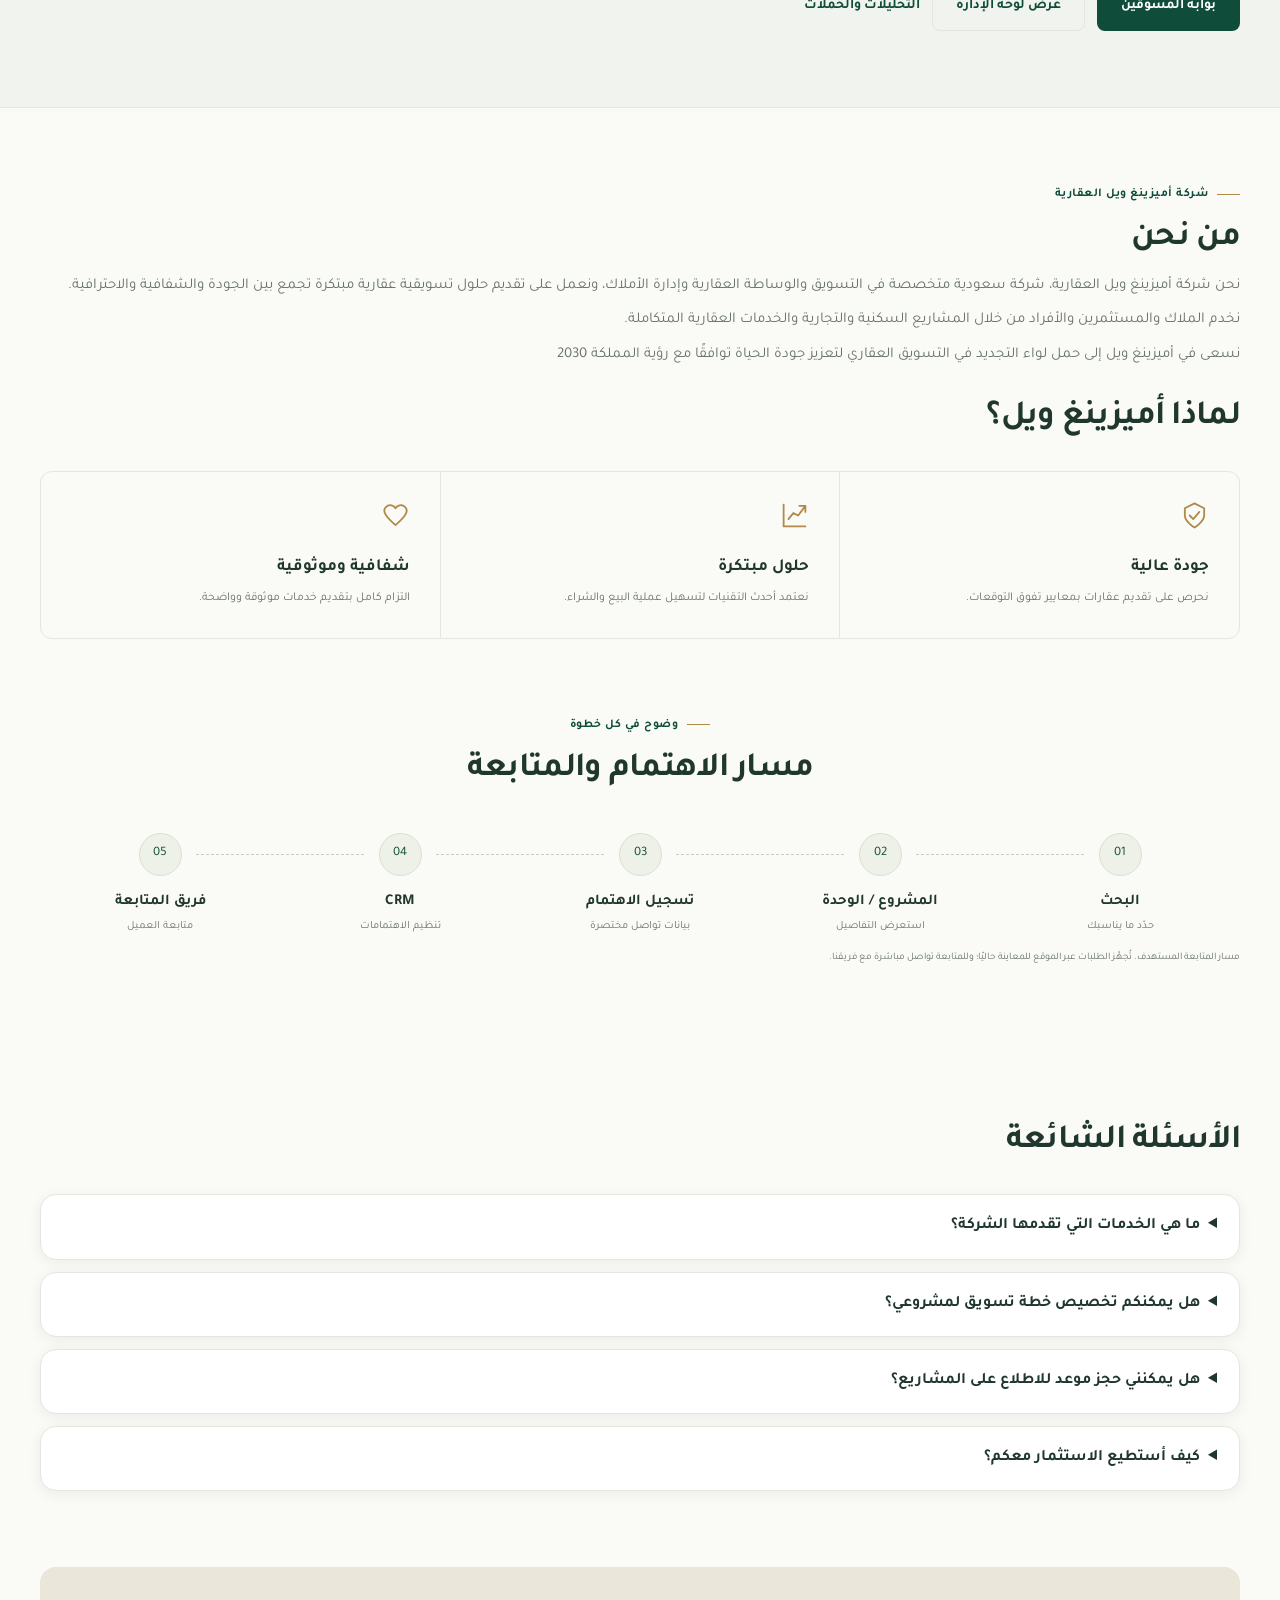
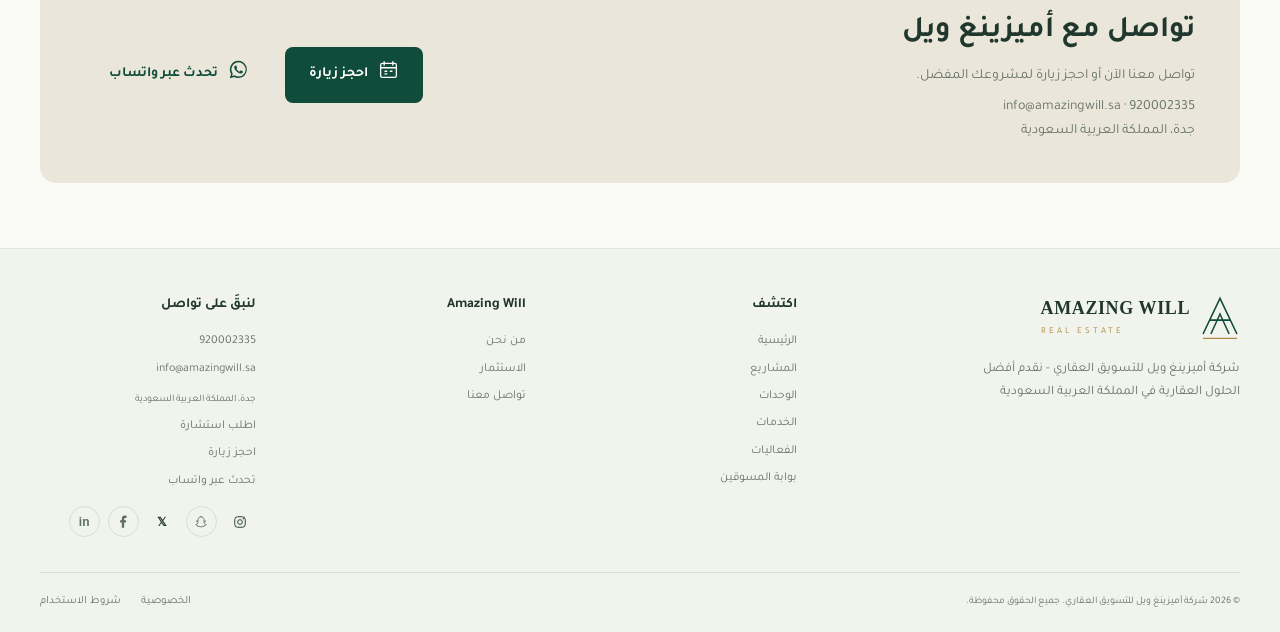
==== commit 56df2591: "Update Amazing Will website - premium listings and latest improvements" ====
--- a/index.html
+++ b/index.html
@@ -4,8 +4,8 @@
   <meta charset="UTF-8">
   <meta name="viewport" content="width=device-width, initial-scale=1">
   <meta name="theme-color" content="#0f4c3a">
-  <meta name="description" content="Amazing Will — تطوير عقاري، تسويق مشاريع، مبيعات وفرص استثمارية. استكشف المشاريع والوحدات عبر تجربة بحث سهلة.">
-  <title>Amazing Will | مشاريع تُلهمك، وخيارات تناسبك</title>
+  <meta name="description" content="شركة أميزينغ ويل العقارية — التسويق والوساطة العقارية وإدارة الأملاك. استكشف مشاريعنا وخدماتنا في المملكة العربية السعودية.">
+  <title>Amazing Will | شركة أميزينغ ويل العقارية</title>
   <link rel="icon" href="data:image/svg+xml,%3Csvg xmlns='http://www.w3.org/2000/svg' viewBox='0 0 64 64'%3E%3Crect width='64' height='64' rx='12' fill='%230f4c3a'/%3E%3Cpath d='M13 48 32 14 51 48M22 34h20M22 48l10-18 10 18' fill='none' stroke='%23d7bc80' stroke-width='3'/%3E%3C/svg%3E">
   <link rel="preconnect" href="https://fonts.googleapis.com">
   <link rel="preconnect" href="https://fonts.gstatic.com" crossorigin>
@@ -70,7 +70,9 @@
     @media(max-width:1200px){.nav-investment-toggle{font-size:12px}}
     @media(max-width:900px){.main-nav.open{max-height:calc(100dvh - 76px);overflow-y:auto}.nav-investment-toggle{width:100%;justify-content:space-between;padding-block:12px;font-size:14px;min-height:44px}.nav-investment-toggle.active:after{bottom:6px}.nav-investment.is-open{grid-column:1/-1}.investment-submenu{position:static;width:100%;padding:4px 8px;margin-bottom:8px;border:0;border-inline-start:2px solid var(--gold-soft);border-radius:0;background:var(--bg);box-shadow:none}.main-nav .investment-submenu a{min-height:44px;font-size:13px}}
     @media(max-width:600px){.main-nav.open{max-height:calc(100dvh - 69px)}}
+    .faq-list{display:grid;gap:12px}.faq-list details{display:block;padding:18px 22px}.faq-list summary{cursor:pointer;font-weight:700}.faq-list p{font-size:14px;color:var(--text-soft);margin-top:12px}.steps{grid-template-columns:repeat(5,minmax(0,1fr))}.footer-col .socials .social{display:grid;margin:0;color:var(--text);font-size:12px}.contact-band a{overflow-wrap:anywhere}@media(max-width:600px){.steps{grid-template-columns:repeat(2,minmax(0,1fr))}.steps li:nth-child(2n):after{display:none}.steps li:nth-child(3):after{display:block}}
   </style>
+  <link rel="stylesheet" href="platform.css">
 </head>
 <body>
   <a class="skip-link" href="#main" data-en="Skip to content">انتقل إلى المحتوى</a>
@@ -86,12 +88,10 @@
           <button class="nav-investment-toggle" id="investmentNavToggle" type="button" aria-expanded="false" aria-haspopup="menu" aria-controls="investmentSubmenu"><span data-en="Investment">الاستثمار</span><svg viewBox="0 0 12 12" fill="none" stroke="currentColor" stroke-width="1.5" aria-hidden="true"><path d="m2 4 4 4 4-4"/></svg></button>
           <div class="investment-submenu" id="investmentSubmenu" role="menu" aria-labelledby="investmentNavToggle" hidden>
             <a href="#investment" role="menuitem" tabindex="-1" data-en="Investment opportunities">الفرص الاستثمارية</a>
-            <!-- Local investors currently use the existing opportunities section. -->
-            <a href="#investment" role="menuitem" tabindex="-1" data-en="Local investor">المستثمر المحلي</a>
             <a href="#international" role="menuitem" tabindex="-1" data-en="International investor">المستثمر الدولي</a>
           </div>
         </div>
-        <a href="#about" data-en="About us">من نحن</a><a href="#contact" data-en="Contact">تواصل معنا</a>
+        <a href="#services" data-en="Services">الخدمات</a><a href="#events" data-en="Events">الفعاليات</a><a href="#about" data-en="About us">من نحن</a><a href="#contact" data-en="Contact">تواصل معنا</a>
       </nav>
       <div class="header-actions">
         <div class="language-switch" aria-label="Language"><button type="button" data-lang="ar" aria-pressed="true" lang="ar">العربية</button><span aria-hidden="true">|</span><button type="button" data-lang="en" aria-pressed="false" lang="en">EN</button></div>
@@ -102,28 +102,41 @@
   </header>
   <main id="main">
     <section class="hero" id="home" aria-labelledby="heroTitle">
-      <img class="hero-photo" src="https://images.unsplash.com/photo-1600585154340-be6161a56a0c?auto=format&fit=crop&w=1920&q=85" alt="" fetchpriority="high" width="1920" height="1280">
+      <div class="hero-media" id="heroMedia" aria-hidden="true"></div>
       <div class="container">
-        <div class="hero-content">
+        <div class="hero-content" id="heroCarousel" role="region" aria-roledescription="carousel" aria-label="العقارات المميزة / Premium properties">
           <div class="hero-copy">
-            <span class="eyebrow" data-en="A NEW PERSPECTIVE ON REAL ESTATE">رؤية عقارية متكاملة، لحياة تستحقها</span>
-            <h1 id="heroTitle"><span data-en="Discover your project, your home,">اكتشف مشروعك أو وحدتك</span><br><em data-en="or your next opportunity.">أو فرصتك العقارية بسهولة</em></h1>
-            <p data-en="Residential projects and investment opportunities from Amazing Will. Find the right property for your location, budget, and aspirations with an intuitive search experience.">مشاريع ووحدات سكنية واستثمارية من Amazing Will، بتجربة بحث ذكية تساعدك على الوصول إلى العقار المناسب حسب الموقع والميزانية واحتياجك.</p>
-            <div class="hero-quick"><a href="#units" data-path="units"><span data-en="Find a home">أبحث عن وحدة</span><span class="arrow" aria-hidden="true">←</span></a><a href="#investment"><span data-en="Explore investments">أبحث عن فرصة استثمارية</span><span class="arrow" aria-hidden="true">←</span></a></div>
+            <span class="eyebrow" data-en="AMAZING WILL · PREMIUM COLLECTION">AMAZING WILL · PREMIUM COLLECTION</span>
+            <h1 id="heroTitle" data-en="Discover premium properties">اكتشف العقارات المميزة</h1>
+            <div class="hero-slide-copy" aria-live="off">
+              <span class="premium-badge" id="heroPremiumBadge"><span aria-hidden="true">✦</span> Premium · <span data-en="Featured property">عقار مميز</span></span>
+              <h2 id="heroPropertyTitle"></h2>
+              <div class="hero-location" id="heroLocation"></div>
+              <p id="heroDescription"></p>
+              <div class="hero-price" id="heroPriceLabel"></div>
+              <div class="hero-quick"><button class="btn hero-explore" id="heroSlideLink" type="button" data-en="Explore property">استكشف العقار</button><button class="btn hero-details" id="heroDetails" type="button" data-en="View details">عرض التفاصيل</button></div>
+            </div>
+            <div class="hero-controls"><button id="heroPrev" type="button" aria-label="الشريحة السابقة / Previous slide">❮</button><div class="slide-dots" id="heroDots"></div><button id="heroNext" type="button" aria-label="الشريحة التالية / Next slide">❯</button><span class="hero-counter" id="heroSlideCount"></span><button id="heroPause" type="button">إيقاف</button></div>
           </div>
-          <div class="hero-project"><small data-en="SPACES TO CALL YOUR OWN">مساحات تشبه تطلعاتك</small><b data-en="Thoughtfully designed.">تفاصيل تصنع الفرق</b><a href="#projects"><span data-en="Discover our projects">تعرّف على مشاريعنا</span><span class="arrow" aria-hidden="true">←</span></a></div>
+          <div class="hero-project"><small data-en="A DISTINCTIVE PRESENCE">حضور يليق بعقارك</small><b data-en="The Premium collection">اختيارات بريميم</b><a href="#premium"><span data-en="Explore the collection">استكشف العقارات المميزة</span><span class="arrow" aria-hidden="true">←</span></a></div>
         </div>
         <form class="search-panel" id="heroSearch" aria-label="البحث السريع / Quick search">
           <div class="search-field"><label for="heroCity"><span data-icon="pin"></span><span data-en="City">المدينة</span></label><select id="heroCity"><option value="all" data-en="All cities">جميع المدن</option></select></div>
           <div class="search-field"><label for="heroDistrict"><span data-icon="map"></span><span data-en="District">المنطقة / الحي</span></label><select id="heroDistrict"><option value="all" data-en="All districts">جميع الأحياء</option></select></div>
-          <div class="search-field"><label for="heroType"><span data-icon="home"></span><span data-en="Property type">نوع العقار</span></label><select id="heroType"><option value="all" data-en="All properties">جميع الأنواع</option><option value="فيلا" data-en="Villa">فيلا</option><option value="شقة" data-en="Apartment">شقة</option><option value="دور" data-en="Floor residence">دور</option></select></div>
+          <div class="search-field"><label for="heroType"><span data-icon="home"></span><span data-en="Property type">نوع العقار</span></label><select id="heroType"><option value="all" data-en="All properties">جميع الأنواع</option><option value="سكني" data-en="Residential">سكني</option><option value="فيلا" data-en="Villa">فيلا</option><option value="شقة" data-en="Apartment">شقة</option><option value="دور" data-en="Floor residence">دور</option></select></div>
           <div class="search-field"><label for="heroPrice"><span data-icon="wallet"></span><span data-en="Budget">السعر</span></label><select id="heroPrice"><option value="all" data-en="Any budget">جميع الأسعار</option><option value="0-1000000" data-en="Under SAR 1 million">أقل من مليون ريال</option><option value="1000000-2000000" data-en="SAR 1–2 million">من مليون إلى مليونين</option><option value="2000000-" data-en="SAR 2 million or more">مليونان فأكثر</option></select></div>
           <button class="btn btn-primary" type="submit"><span data-icon="search"></span><span data-en="Search now">ابحث الآن</span></button>
         </form>
       </div>
     </section>
+    <section class="section premium-section" id="premium" aria-labelledby="premiumTitle">
+      <div class="container"><div class="section-heading"><div><span class="eyebrow" data-en="THE PREMIUM COLLECTION">اختيارات تمنح العقار حضورًا</span><h2 id="premiumTitle" data-en="Premium properties">العقارات المميزة</h2><p data-en="Selected projects with priority visibility in the Premium package.">مشاريع مختارة تحظى بأولوية الظهور ضمن باقة Premium.</p></div><span class="premium-collection-mark" aria-hidden="true">P / SELECT</span></div>
+        <div class="grid" id="premiumGrid"></div>
+        <aside class="premium-benefits" aria-labelledby="premiumBenefitsTitle"><div><span class="eyebrow" data-en="FOR OWNERS & MARKETERS">للملاك والمسوقين</span><h3 id="premiumBenefitsTitle" data-en="The Premium advantage">مزايا الباقة البريميم</h3><p data-en="A proposed visibility package for your property. Package details and activation will be announced later.">باقة ظهور مقترحة تمنح عقارك حضورًا أوضح. تُعلن تفاصيل الباقة وتفعيلها لاحقًا.</p></div><ul><li data-en="Placement in the main hero">الظهور في البانر الرئيسي</li><li data-en="Priority placement on the homepage">أولوية العرض في الصفحة الرئيسية</li><li data-en="A distinctive Premium badge">إبراز العقار بشارة مميزة</li><li data-en="More opportunities to reach interested customers">زيادة فرص الوصول إلى المهتمين</li></ul><a class="btn btn-outline" href="portal.html" data-en="Explore the Premium package">اعرف المزيد عن باقة Premium</a></aside>
+      </div>
+    </section>
     <div class="container">
-      <div class="brand-pillars"><span><i data-icon="building"></i><span data-en="Real estate development">التطوير العقاري</span></span><span><i data-icon="chart"></i><span data-en="Project marketing">تسويق المشاريع</span></span><span><i data-icon="key"></i><span data-en="Real estate sales">المبيعات العقارية</span></span><span><i data-icon="globe"></i><span data-en="Investment opportunities">الفرص الاستثمارية</span></span></div>
+      <div class="brand-pillars"><span><i data-icon="building"></i><span data-en="Property management">إدارة الأملاك</span></span><span><i data-icon="chart"></i><span data-en="Project marketing">تسويق المشاريع</span></span><span><i data-icon="key"></i><span data-en="Real estate brokerage">الوساطة العقارية</span></span><span><i data-icon="globe"></i><span data-en="Investment opportunities">الفرص الاستثمارية</span></span></div>
       <div class="paths" aria-label="ابدأ رحلتك / Start your journey">
         <a class="path-card" href="#units" data-path="units"><span class="path-icon" data-icon="home"></span><div><h2 data-en="I’m looking for a home">أبحث عن وحدة</h2><p data-en="A place for your life, with choices that fit.">مساحتك القادمة، بخيارات تناسب حياتك وميزانيتك.</p></div><span class="arrow" aria-hidden="true">←</span></a>
         <a class="path-card" href="#investment"><span class="path-icon" data-icon="chart"></span><div><h2 data-en="I’m looking to invest">أبحث عن فرصة استثمارية</h2><p data-en="Explore assets with a clear view of their potential.">فرص عقارية مدروسة، ورؤية أوضح لقرارك القادم.</p></div><span class="arrow" aria-hidden="true">←</span></a>
@@ -131,48 +144,53 @@
     </div>
     <section class="container inventory-overview" id="projectNumbers" aria-labelledby="projectNumbersTitle">
       <div class="inventory-panel">
-        <h2 id="projectNumbersTitle" data-en="Our projects in numbers">مشاريعنا بالأرقام</h2>
+        <h2 id="projectNumbersTitle" data-en="Listed projects in numbers">المشاريع المعروضة بالأرقام</h2>
         <p class="inventory-intro" data-en="A clear view of projects and unit availability in the current inventory.">نظرة واضحة على المشاريع وحالة الوحدات في البيانات الحالية.</p>
         <dl class="inventory-counters" id="inventoryCounters"></dl>
         <div class="inventory-secondary" id="inventorySecondary"></div>
-        <p class="inventory-note" data-en="DEMO · Calculated from sample unit records, not verified sales figures.">DEMO · الأرقام محسوبة من سجلات الوحدات التجريبية، ولا تمثل مبيعات فعلية معتمدة.</p>
+        <p class="inventory-note" data-en="Unit figures and statuses illustrate the presentation scenario; indicators are calculated from the same unit data.">أرقام وحالات الوحدات ضمن سيناريو العرض؛ تتغير المؤشرات تلقائيًا بحسب بيانات الوحدات.</p>
       </div>
     </section>
     <section class="section container" id="projects" aria-labelledby="projectsTitle">
-      <div class="section-heading"><div><span class="eyebrow" data-en="PLACES WITH PURPOSE">نطوّر اليوم، ونلهم الغد</span><h2 id="projectsTitle" data-en="Our projects">مشاريعنا</h2><p data-en="Explore Amazing Will projects at every stage of development.">استكشف مشاريع Amazing Will عبر مراحل الإنجاز المختلفة</p></div><a class="text-link" href="#completed"><span data-en="Explore the journey">اكتشف رحلة مشاريعنا</span><span class="arrow" aria-hidden="true">←</span></a></div>
-      <div class="project-tools"><div class="filters" id="projectFilters" aria-label="تصفية المشاريع / Filter projects"><button class="filter-btn active" data-project-filter="all" aria-pressed="true" data-en="All">الكل</button><button class="filter-btn" data-project-filter="منجز" aria-pressed="false" data-en="Completed">منجزة</button><button class="filter-btn" data-project-filter="قيد الإنجاز" aria-pressed="false" data-en="In progress">قيد الإنجاز</button><button class="filter-btn" data-project-filter="قريبًا" aria-pressed="false" data-en="Upcoming">قادمة</button></div><span class="project-count" id="projectCount" aria-live="polite"></span></div>
+      <div class="section-heading"><div><span class="eyebrow" data-en="PROPERTY CHOICES, CLEARLY">خيارات عقارية بوضوح</span><h2 id="projectsTitle" data-en="Our projects">مشاريعنا</h2><p data-en="Discover projects marketed by Amazing Will, their locations and available units.">اكتشف المشاريع التي تسوّقها أميزينغ ويل وتعرّف على مواقعها ووحداتها.</p></div><a class="text-link" href="#units"><span data-en="Explore units">استكشف الوحدات</span><span class="arrow" aria-hidden="true">←</span></a></div>
+      <div class="project-tools"><div class="filters" id="projectFilters" aria-label="تصفية المشاريع / Filter projects"><button class="filter-btn active" data-project-filter="all" aria-pressed="true" data-en="All">الكل</button><button class="filter-btn" data-project-filter="نشط" aria-pressed="false" data-en="Active">نشط</button><button class="filter-btn" data-project-filter="تحت الإنشاء" aria-pressed="false" data-en="Under construction">تحت الإنشاء</button><button class="filter-btn" data-project-filter="منجز" aria-pressed="false" data-en="Completed">مكتمل / منجز</button></div><span class="project-count" id="projectCount" aria-live="polite"></span></div>
       <div class="grid" id="projectGrid"></div>
-      <p class="demo-caption" data-en="Prototype: project names, stages, prices, and images are illustrative and do not represent verified listings.">نموذج تجريبي: أسماء المشاريع ومراحلها وأسعارها وصورها توضيحية، ولا تمثل عروضًا عقارية معتمدة.</p>
+
     </section>
-    <section class="subsection container" id="completed" aria-labelledby="completedTitle"><div class="section-heading"><div><span class="eyebrow" data-en="A FOUNDATION OF TRUST">قيمة تحققت</span><h2 id="completedTitle" data-en="Completed projects">مشاريع منجزة</h2><p data-en="A selected completed project and the spaces it offers.">إضاءة على مشروع منجز وما يقدمه من مساحات.</p></div><span class="sample-note" data-en="Selected project · illustrative">مشروع مختار · توضيحي</span></div><div class="two-grid curated-highlights" id="completedGrid"></div></section>
-    <section class="subsection construction" id="construction" aria-labelledby="constructionTitle"><div class="container"><div class="section-heading"><div><span class="eyebrow" data-en="TAKING SHAPE">نحو واقع أجمل</span><h2 id="constructionTitle" data-en="Projects in progress">مشاريع قيد الإنجاز</h2><p data-en="A selected project and its current construction stage.">إضاءة على مشروع قيد الإنجاز ومرحلة العمل الحالية.</p></div><span class="sample-note" data-en="Selected project · illustrative stages">مشروع مختار · مراحل توضيحية</span></div><div class="two-grid curated-highlights" id="constructionGrid"></div></div></section>
-    <section class="section upcoming" id="upcoming" aria-labelledby="upcomingTitle"><div class="container upcoming-layout"><div class="feature-copy"><span class="eyebrow" data-en="THE NEXT CHAPTER">الطموح لا يتوقف</span><h2 id="upcomingTitle" data-en="Upcoming projects">مشاريع قادمة</h2><p data-en="A selected upcoming project. Explore its vision and register your interest.">إضاءة على مشروع قادم. تعرّف على رؤيته وسجّل اهتمامك.</p><span class="sample-note" data-en="Selected project · illustrative concept">مشروع مختار · تصوّر توضيحي</span></div><div class="two-grid curated-highlights" id="upcomingGrid"></div></div></section>
+    <section class="subsection container" id="completed" aria-labelledby="completedTitle"><div class="section-heading"><div><span class="eyebrow" data-en="A FOUNDATION OF TRUST">قيمة تحققت</span><h2 id="completedTitle" data-en="Completed projects">مشاريع منجزة</h2><p data-en="A selected completed project and the spaces it offers.">إضاءة على مشروع منجز وما يقدمه من مساحات.</p></div><span class="sample-note" data-en="Selected project">مشروع مختار</span></div><div class="two-grid curated-highlights" id="completedGrid"></div></section>
+    <section class="subsection construction" id="construction" aria-labelledby="constructionTitle"><div class="container"><div class="section-heading"><div><span class="eyebrow" data-en="TAKING SHAPE">نحو واقع أجمل</span><h2 id="constructionTitle" data-en="Projects in progress">مشاريع قيد الإنجاز</h2><p data-en="A selected project and its current construction stage.">إضاءة على مشروع قيد الإنجاز ومرحلة العمل الحالية.</p></div><span class="sample-note" data-en="Selected project stages">مشروع مختار</span></div><div class="two-grid curated-highlights" id="constructionGrid"></div></div></section>
+    <section class="section upcoming" id="upcoming" aria-labelledby="upcomingTitle"><div class="container upcoming-layout"><div class="feature-copy"><span class="eyebrow" data-en="THE NEXT CHAPTER">الطموح لا يتوقف</span><h2 id="upcomingTitle" data-en="Upcoming projects">مشاريع قادمة</h2><p data-en="A selected upcoming project. Explore its vision and register your interest.">إضاءة على مشروع قادم. تعرّف على رؤيته وسجّل اهتمامك.</p><span class="sample-note" data-en="Selected project concept">مشروع مختار</span></div><div class="two-grid curated-highlights" id="upcomingGrid"></div></div></section>
     <section class="section container" id="units" aria-labelledby="unitsTitle">
-      <div class="section-heading"><div><span class="eyebrow" data-en="YOUR NEXT ADDRESS">قرارك يبدأ من هنا</span><h2 id="unitsTitle" data-en="Explore units">استكشف الوحدات</h2><p data-en="Compare homes, explore the details, and plan your visit.">اختر ما يناسبك، تعرّف على التفاصيل، وخطّط لزيارتك.</p></div></div>
-      <div class="unit-toolbar"><div class="toolbar-row"><div class="filters" id="filters" aria-label="نوع الوحدة / Unit type"><button class="filter-btn active" data-type="all" aria-pressed="true" data-en="All">الكل</button><button class="filter-btn" data-type="فيلا" aria-pressed="false" data-en="Villas">فلل</button><button class="filter-btn" data-type="شقة" aria-pressed="false" data-en="Apartments">شقق</button><button class="filter-btn" data-type="دور" aria-pressed="false" data-en="Floor residences">أدوار</button></div><div class="search-box"><span data-icon="search"></span><input id="search" type="search" placeholder="ابحث باسم المشروع أو الحي..." aria-label="البحث عن وحدة / Search units"></div><select class="city-select" id="citySelect" aria-label="مدينة الوحدة / Unit city"><option value="all" data-en="All cities">جميع المدن</option></select><button class="adv-toggle" id="advToggle" aria-expanded="false" aria-controls="advanced"><span data-icon="sliders"></span><span data-en="More filters">فلاتر متقدمة</span></button><button class="reset-btn" id="resetBtn" data-en="Reset">إعادة التعيين</button></div>
-        <div class="unit-status-row"><span class="unit-status-label" id="unitStatusLabel" data-en="Unit status">حالة الوحدة</span><div class="filters" id="unitStatusFilters" role="group" aria-labelledby="unitStatusLabel"><button class="filter-btn active" data-unit-status="all" aria-pressed="true" data-en="All">الكل</button><button class="filter-btn" data-unit-status="متاحة" aria-pressed="false" data-en="Available">متاحة</button><button class="filter-btn" data-unit-status="محجوزة" aria-pressed="false" data-en="Reserved">محجوزة</button><button class="filter-btn" data-unit-status="مباعة" aria-pressed="false" data-en="Sold">مباعة</button><button class="filter-btn" data-unit-status="قريبًا" aria-pressed="false" data-en="Upcoming">قريباً</button></div></div>
+      <div class="section-heading"><div><span class="eyebrow" data-en="YOUR NEXT ADDRESS">قرارك يبدأ من هنا</span><h2 id="unitsTitle" data-en="Explore units">استكشف الوحدات</h2><p data-en="Explore unit options by project, then register your interest for more details.">استعرض خيارات الوحدات حسب المشروع، ثم سجّل اهتمامك لمعرفة التفاصيل.</p></div></div>
+      <div class="unit-toolbar"><div class="toolbar-row"><div class="filters" id="filters" aria-label="نوع الوحدة / Unit type"><button class="filter-btn active" data-type="all" aria-pressed="true" data-en="All">الكل</button><button class="filter-btn" data-type="سكني" aria-pressed="false" data-en="Residential">سكني</button><button class="filter-btn" data-type="فيلا" aria-pressed="false" data-en="Villas">فلل</button><button class="filter-btn" data-type="شقة" aria-pressed="false" data-en="Apartments">شقق</button><button class="filter-btn" data-type="دور" aria-pressed="false" data-en="Floor residences">أدوار</button></div><div class="search-box"><span data-icon="search"></span><input id="search" type="search" placeholder="ابحث باسم المشروع أو الحي..." aria-label="البحث عن وحدة / Search units"></div><select class="city-select" id="citySelect" aria-label="مدينة الوحدة / Unit city"><option value="all" data-en="All cities">جميع المدن</option></select><button class="adv-toggle" id="advToggle" aria-expanded="false" aria-controls="advanced"><span data-icon="sliders"></span><span data-en="More filters">فلاتر متقدمة</span></button><button class="reset-btn" id="resetBtn" data-en="Reset">إعادة التعيين</button></div>
+        <div class="unit-stage-filter"><label><span data-en="District">الحي</span> <select id="unitDistrict" aria-label="تصفية الحي / District"></select></label></div>
+        <div class="unit-status-row"><span class="unit-status-label" id="unitStatusLabel" data-en="Unit status">حالة الوحدة</span><div class="filters" id="unitStatusFilters" role="group" aria-labelledby="unitStatusLabel"><button class="filter-btn active" data-unit-status="all" aria-pressed="true" data-en="All">الكل</button><button class="filter-btn" data-unit-status="متاحة" aria-pressed="false" data-en="Available">متاحة</button><button class="filter-btn" data-unit-status="مباعة" aria-pressed="false" data-en="Sold">مباعة</button><button class="filter-btn" data-unit-status="إعادة بيع" aria-pressed="false" data-en="Resale">إعادة بيع</button></div></div>
         <div class="advanced" id="advanced" hidden><div class="adv-group"><label for="priceMin" data-en="Price range (SAR)">نطاق السعر (ريال)</label><div class="range-inputs"><input type="number" id="priceMin" min="0" step="any" inputmode="numeric" placeholder="من / Min" aria-label="السعر الأدنى / Minimum price"><span>—</span><input type="number" id="priceMax" min="0" step="any" inputmode="numeric" placeholder="إلى / Max" aria-label="السعر الأعلى / Maximum price"></div></div><div class="adv-group"><label data-en="Bedrooms (at least)">عدد غرف النوم (أو أكثر)</label><div class="beds-btns" id="bedsBtns"><button class="bed-btn active" data-beds="0" aria-pressed="true" data-en="All">الكل</button><button class="bed-btn" data-beds="2" aria-pressed="false">2+</button><button class="bed-btn" data-beds="3" aria-pressed="false">3+</button><button class="bed-btn" data-beds="4" aria-pressed="false">4+</button><button class="bed-btn" data-beds="5" aria-pressed="false">5+</button></div></div><div class="adv-group"><label for="areaMin" data-en="Area range (m²)">المساحة (م²)</label><div class="range-inputs"><input type="number" id="areaMin" min="0" step="any" inputmode="numeric" placeholder="من / Min" aria-label="المساحة الأدنى / Minimum area"><span>—</span><input type="number" id="areaMax" min="0" step="any" inputmode="numeric" placeholder="إلى / Max" aria-label="المساحة الأعلى / Maximum area"></div></div></div>
         <p id="activeFilter" class="active-filter" hidden></p><p id="filterError" class="form-error" role="status" hidden></p>
       </div>
       <div class="results-bar"><span id="count" aria-live="polite"></span><select id="sortSelect" aria-label="ترتيب الوحدات / Sort units"><option value="default" data-en="Recommended">الترتيب المقترح</option><option value="price-asc" data-en="Price: low to high">السعر: الأقل أولًا</option><option value="price-desc" data-en="Price: high to low">السعر: الأعلى أولًا</option><option value="area-desc" data-en="Area: largest first">المساحة: الأكبر أولًا</option></select></div>
       <div class="grid" id="grid"></div><div class="no-results" id="noResults" hidden><h3 data-en="No matching units">لا توجد وحدات مطابقة</h3><p data-en="Try a different city, a wider budget, or reset your filters.">جرّب مدينة أخرى أو نطاق سعر أوسع، أو أعد تعيين الفلاتر.</p><button class="btn btn-primary" data-reset data-en="Show all units">عرض جميع الوحدات</button></div>
-      <p class="demo-caption" data-en="Sample prices. Reserved and sold units remain visible to help you compare alternatives.">الأسعار توضيحية. نُبقي الوحدات المحجوزة والمباعة ظاهرة لتسهيل المقارنة واستعراض البدائل.</p>
+      <p class="demo-caption" data-en="Unit options, specifications and statuses illustrate the platform experience. Prices are project starting prices; confirm individual details and availability with our team.">خيارات الوحدات ومواصفاتها وحالاتها توضح تجربة المنصة. الأسعار أسعار بداية المشروع؛ تُؤكَّد تفاصيل الوحدة والتوفر عند التواصل.</p>
     </section>
-    <section class="section investment" id="investment" aria-labelledby="investmentTitle"><div class="container"><div class="section-heading"><div><span class="eyebrow" data-en="A CLEARER PERSPECTIVE">رؤية تتجاوز العقار</span><h2 id="investmentTitle" data-en="Investment opportunities">فرص استثمارية</h2><p data-en="Understand the asset, explore the potential, and make an informed decision.">تعرّف على الأصل، وافهم إمكاناته، واتخذ قرارك على رؤية أوضح.</p></div><span class="sample-note" data-en="Illustrative opportunities">فرص توضيحية</span></div><div class="two-grid" id="investmentGrid"></div></div></section>
+    <section class="section investment" id="investment" aria-labelledby="investmentTitle"><div class="container"><div class="section-heading"><div><span class="eyebrow" data-en="A CLEARER PERSPECTIVE">رؤية تتجاوز العقار</span><h2 id="investmentTitle" data-en="Investment opportunities">فرص استثمارية</h2><p data-en="Explore investment options within projects we market and request further details from our team.">تعرّف على خيارات الاستثمار ضمن المشاريع التي نتولى تسويقها، واطلب التفاصيل من فريقنا.</p></div><span class="sample-note" data-en="From our listed projects">من مشاريعنا المعروضة</span></div><div class="two-grid" id="investmentGrid"></div></div>
     <section class="international" id="international" lang="en" dir="ltr" aria-labelledby="internationalTitle"><div class="container international-inner"><div class="international-copy"><span class="eyebrow">YOUR GATEWAY TO SAUDI ARABIA</span><h2 id="internationalTitle">International<br>Investor</h2><p>Explore curated real estate opportunities in Saudi Arabia. A considered approach, with personal guidance at every step.</p><div class="international-ctas"><button class="btn btn-light" data-lead="consultation" data-international="true">Book a Consultation <span aria-hidden="true">↗</span></button><button class="btn btn-ghost" data-lead="pack" data-international="true">Request Investment Pack</button><button class="btn btn-ghost" data-whatsapp-type="international"><span data-icon="wa"></span>Chat on WhatsApp</button></div></div><div class="international-image"><img src="https://images.unsplash.com/photo-1486406146926-c627a92ad1ab?auto=format&fit=crop&w=1000&q=80" alt="Architectural perspective of contemporary glass towers" loading="lazy" width="1000" height="800"><small>New perspectives. Lasting possibilities.</small></div></div></section>
+    </section>
     <section class="section container" id="services" aria-labelledby="servicesTitle">
-      <div class="section-heading"><div><h2 id="servicesTitle" data-en="Our services">خدماتنا</h2><p data-en="Practical support for owning, marketing and choosing property.">خدمات تساندك في إدارة عقارك وتسويقه واتخاذ قرارك.</p></div></div>
+      <div class="section-heading"><div><h2 id="servicesTitle" data-en="Our services at Amazing Will">خدماتنا في أميزينغ ويل</h2><p data-en="We combine quality and creativity to improve your experience.">نجمع بين الجودة والإبداع لنقدم خدمات ترتقي بتجربتك.</p></div></div>
       <div class="services-grid">
-        <article class="card"><div class="card-body"><span class="service-icon" data-icon="key"></span><h3 class="card-title" data-en="Property management">إدارة الأملاك</h3><p class="card-description" data-en="Support with leasing, rent collection and maintenance to ease day-to-day management and preserve your property's value.">متابعة التأجير والتحصيل والصيانة لتخفيف أعباء إدارة عقارك والحفاظ على قيمته.</p></div></article>
-        <article class="card"><div class="card-body"><span class="service-icon" data-icon="chart"></span><h3 class="card-title" data-en="Real estate marketing">التسويق العقاري</h3><p class="card-description" data-en="Present your property's strengths to suitable customers, with enquiry follow-up through the sale or leasing decision.">نُبرز مزايا عقارك ونصل به إلى العملاء المناسبين، مع متابعة الاستفسارات حتى قرار البيع أو التأجير.</p></div></article>
-        <article class="card"><div class="card-body"><span class="service-icon" data-icon="map"></span><h3 class="card-title" data-en="Real estate advisory">الاستشارات العقارية</h3><p class="card-description" data-en="Understand the market and evaluate your options to make a property decision that fits your goals and budget.">نساعدك على تقييم الخيارات وفهم السوق لتتخذ قرارًا عقاريًا يناسب أهدافك وميزانيتك.</p></div></article>
+        <article class="card"><div class="card-body"><span class="service-icon" data-icon="key"></span><h3 class="card-title" data-en="Property management">إدارة الأملاك</h3><p class="card-description" data-en="Professional property management that supports owners in collecting returns, preserving assets and managing tenant relationships in line with established standards.">إدارة احترافية للأملاك والعقارات لدعم الملاك في تحصيل العوائد والمحافظة على الأصول وتنظيم العلاقة مع المستأجرين وفق المعايير المعتمدة.</p></div></article>
+        <article class="card"><div class="card-body"><span class="service-icon" data-icon="chart"></span><h3 class="card-title" data-en="Real estate marketing">التسويق العقاري</h3><p class="card-description" data-en="Effective marketing strategies for real estate projects to support sales and reach a wider audience.">وضع استراتيجيات تسويقية فعّالة للمشاريع العقارية لزيادة نسبة المبيعات وتحقيق انتشار واسع.</p></div></article>
+        <article class="card"><div class="card-body"><span class="service-icon" data-icon="map"></span><h3 class="card-title" data-en="Real estate advisory">استشارات عقارية</h3><p class="card-description" data-en="Specialist advice to help customers make informed decisions when buying or renting property.">توفير استشارات متخصصة للعملاء لمساعدتهم في اتخاذ القرارات الصائبة عند شراء أو استئجار العقارات.</p></div></article>
       </div>
     </section>
-    <section class="section container" id="about" aria-labelledby="aboutTitle"><div class="section-heading"><div><span class="eyebrow" data-en="ONE CONNECTED EXPERIENCE">شريك لرؤيتك العقارية</span><h2 id="aboutTitle" data-en="Why Amazing Will?">لماذا Amazing Will؟</h2><p data-en="Development, project marketing, sales, and investment — connected around your needs.">نجمع التطوير والتسويق والمبيعات والاستثمار في تجربة عقارية متكاملة.</p></div></div><div class="trust-grid" id="trustGrid"></div></section>
-    <section class="section journey container" aria-labelledby="journeyTitle"><div class="section-heading"><div><span class="eyebrow" style="justify-content:center" data-en="WITH YOU, STEP BY STEP">وضوح في كل خطوة</span><h2 id="journeyTitle" data-en="An easier journey from search to decision">رحلة أسهل من البحث إلى القرار</h2></div></div><ol class="steps" id="journeySteps"></ol></section>
-    <section class="container contact-band" id="contact" aria-labelledby="contactTitle"><div><h2 id="contactTitle" data-en="Turn your interest into a next step">من الاهتمام إلى فرصة بيع</h2><p data-en="Get in touch or book a visit to your favourite project.">تواصل معنا الآن أو احجز زيارة لمشروعك المفضل.</p></div><div class="contact-actions"><button class="btn btn-primary" data-lead="visit"><span data-icon="calendar"></span><span data-en="Book a visit">احجز زيارة</span></button><button class="btn btn-outline" data-whatsapp><span data-icon="wa"></span><span data-en="Chat on WhatsApp">تحدث عبر واتساب</span></button></div></section>
+    <section class="section container" id="events" aria-labelledby="eventsTitle"><div class="section-heading"><div><span class="eyebrow" data-en="CONNECTING PEOPLE AND PROPERTY">لقاءات تجمعنا</span><h2 id="eventsTitle" data-en="Our events and exhibitions">مشاركاتنا وفعالياتنا</h2><p data-en="Event concepts for the platform presentation; participation and dates require confirmation.">تصوّرات للفعاليات ضمن العرض؛ تُعتمد المشاركات والمواعيد قبل إعلانها.</p></div></div><div class="grid" id="eventsGrid"></div></section>
+    <section class="section platform-intro" id="platform"><div class="container"><div class="section-heading"><div><span class="eyebrow" data-en="A CONNECTED PROPERTY PLATFORM">منصة عقارية رقمية</span><h2 data-en="One platform. Connected journeys.">منصة واحدة، تجارب متكاملة</h2><p data-en="From property discovery to marketing and follow-up, with a future mobile experience.">من البحث العقاري إلى التسويق والمتابعة، مع تجربة تطبيق مستقبلية.</p></div></div><div class="platform-links"><a class="btn btn-primary" href="portal.html" data-en="Marketer portal">بوابة المسوقين</a><a class="btn btn-outline" href="portal.html?view=admin" data-en="Management overview">عرض لوحة الإدارة</a><a class="text-link" href="portal.html?view=admin&amp;page=analytics" data-en="Analytics and campaigns">التحليلات والحملات</a></div></div></section>
+    <section class="section container" id="about" aria-labelledby="aboutTitle"><div class="section-heading"><div><span class="eyebrow" data-en="AMAZING WILL REAL ESTATE">شركة أميزينغ ويل العقارية</span><h2 id="aboutTitle" data-en="About us">من نحن</h2><p data-en="A Saudi company specializing in real estate marketing, brokerage and property management, bringing quality, transparency and professionalism to property solutions.">نحن شركة أميزينغ ويل العقارية، شركة سعودية متخصصة في التسويق والوساطة العقارية وإدارة الأملاك، ونعمل على تقديم حلول تسويقية عقارية مبتكرة تجمع بين الجودة والشفافية والاحترافية.</p><p data-en="We serve owners, investors and individuals through residential and commercial projects and integrated property services.">نخدم الملاك والمستثمرين والأفراد من خلال المشاريع السكنية والتجارية والخدمات العقارية المتكاملة.</p><p data-en="We seek to renew real estate marketing and enhance quality of life in line with Saudi Vision 2030.">نسعى في أميزينغ ويل إلى حمل لواء التجديد في التسويق العقاري لتعزيز جودة الحياة توافقًا مع رؤية المملكة 2030</p></div></div><div class="section-heading"><h2 data-en="Why Amazing Will?">لماذا أميزينغ ويل؟</h2></div><div class="trust-grid" id="trustGrid"></div></section>
+    <section class="section journey container" aria-labelledby="journeyTitle"><div class="section-heading"><div><span class="eyebrow" style="justify-content:center" data-en="WITH YOU, STEP BY STEP">وضوح في كل خطوة</span><h2 id="journeyTitle" data-en="Interest and follow-up journey">مسار الاهتمام والمتابعة</h2></div></div><ol class="steps" id="journeySteps"></ol><p class="demo-caption" data-en="The planned follow-up journey. Online requests are currently prepared for preview; contact our team directly for follow-up.">مسار المتابعة المستهدف. تُجهَّز الطلبات عبر الموقع للمعاينة حاليًا؛ وللمتابعة تواصل مباشرة مع فريقنا.</p></section>
+    <section class="section container" id="faq" aria-labelledby="faqTitle"><div class="section-heading"><h2 id="faqTitle" data-en="Frequently asked questions">الأسئلة الشائعة</h2></div><div class="faq-list"><details class="card"><summary data-en="What services does the company offer?">ما هي الخدمات التي تقدمها الشركة؟</summary><p data-en="We provide real estate marketing, brokerage, property management and advisory services tailored to owners and investors.">نقدم خدمات متكاملة في التسويق والوساطة العقارية، وإدارة الأملاك، والاستشارات العقارية، بما يتوافق مع احتياجات الملاك والمستثمرين.</p></details><details class="card"><summary data-en="Can you tailor a marketing plan for my project?">هل يمكنكم تخصيص خطة تسويق لمشروعي؟</summary><p data-en="We develop a plan around the property type and intended audience, selecting suitable channels and content for the project.">نضع خطة تسويق تناسب نوع العقار والجمهور المستهدف، ونختار قنوات الوصول والمحتوى الملائم لهوية المشروع.</p></details><details class="card"><summary data-en="Can I request a project viewing?">هل يمكنني حجز موعد للاطلاع على المشاريع؟</summary><p data-en="You can prepare a viewing request on the website or contact our team by phone or through the available channels to arrange an appointment.">يمكنك تجهيز طلب زيارة عبر الموقع أو التواصل مع فريقنا عبر الهاتف وقنوات الاتصال المتاحة لترتيب الموعد.</p></details><details class="card"><summary data-en="How can I invest with Amazing Will?">كيف أستطيع الاستثمار معكم؟</summary><p data-en="We present investment options within the projects we market. Our team can explain the available choices and details upon enquiry.">نقدم خيارات استثمارية ضمن المشاريع التي نتولى تسويقها، ويوضح فريقنا التفاصيل والخيارات المتاحة عند الاستفسار.</p></details></div></section>
+    <section class="container contact-band" id="contact" aria-labelledby="contactTitle"><div><h2 id="contactTitle" data-en="Contact Amazing Will">تواصل مع أميزينغ ويل</h2><p data-en="Get in touch or book a visit to your favourite project.">تواصل معنا الآن أو احجز زيارة لمشروعك المفضل.</p><p><a href="tel:920002335" dir="ltr">920002335</a> · <a href="mailto:info@amazingwill.sa">info@amazingwill.sa</a><br><span data-en="Jeddah, Saudi Arabia">جدة، المملكة العربية السعودية</span></p></div><div class="contact-actions"><button class="btn btn-primary" data-lead="visit"><span data-icon="calendar"></span><span data-en="Book a visit">احجز زيارة</span></button><button class="btn btn-outline" data-whatsapp><span data-icon="wa"></span><span data-en="Chat on WhatsApp">تحدث عبر واتساب</span></button></div></section>
   </main>
-  <footer class="site-footer"><div class="container"><div class="footer-top"><div class="footer-brand"><a class="brand" href="#home"><svg class="brand-mark" viewBox="0 0 45 54" fill="none" aria-hidden="true"><path d="M3 46 22.5 5 42 46M11 30h23M12 46l10.5-23L33 46" stroke="currentColor" stroke-width="1.8"/><path d="M3 51h39" stroke="#b08b47" stroke-width="1.4"/></svg><div dir="ltr"><div class="brand-name">AMAZING WILL</div><span class="brand-caption">REAL ESTATE</span></div></a><p data-en="An integrated real estate vision. We connect people, places, and possibilities.">رؤية عقارية متكاملة. نصل بين الإنسان والمكان والفرصة، لنصنع قيمة تدوم.</p></div><div class="footer-col"><h3 data-en="Discover">اكتشف</h3><a href="#projects" data-en="Our projects">مشاريعنا</a><a href="#units" data-en="Explore units">استكشف الوحدات</a><a href="#investment" data-en="Investment opportunities">الفرص الاستثمارية</a><a href="#international">International Investor</a></div><div class="footer-col"><h3 data-en="Amazing Will">Amazing Will</h3><a href="#about" data-en="About us">من نحن</a><a href="#completed" data-en="Completed projects">مشاريع منجزة</a><a href="#construction" data-en="Projects in progress">مشاريع قيد الإنجاز</a><a href="#upcoming" data-en="Our future vision">رؤيتنا القادمة</a></div><div class="footer-col"><h3 data-en="Let’s connect">لنبقَ على تواصل</h3><button data-lead="consultation" data-en="Request a consultation">اطلب استشارة</button><button data-lead="visit" data-en="Book a visit">احجز زيارة</button><button data-whatsapp data-en="WhatsApp">تحدث عبر واتساب</button><div class="socials"><!-- Pending official URLs: Instagram, Snapchat, X, Facebook, LinkedIn. Do not enable or invent links. --><button class="social" data-url-status="pending-official-url" disabled title="Official profile to be added" aria-label="Instagram — الحساب الرسمي غير مضاف"><svg viewBox="0 0 24 24" fill="none" stroke="currentColor" stroke-width="1.6" aria-hidden="true"><rect x="3" y="3" width="18" height="18" rx="5"/><circle cx="12" cy="12" r="4"/><circle cx="17.5" cy="6.5" r=".6"/></svg></button><button class="social" data-url-status="pending-official-url" disabled title="Official profile to be added" aria-label="Snapchat — الحساب الرسمي غير مضاف"><svg viewBox="0 0 24 24" fill="none" stroke="currentColor" stroke-width="1.5" stroke-linecap="round" stroke-linejoin="round" aria-hidden="true"><path d="M12 3c-3 0-5 2-5 5v3l-2-1c-1-.4-1.5 1 0 1.6l2 .9c-.2 2-2 3.5-4 4 .8 1 2 1 3 1l.5 2c2-.5 3 .2 5.5 1 2.5-.8 3.5-1.5 5.5-1l.5-2c1 0 2.2 0 3-1-2-.5-3.8-2-4-4l2-.9c1.5-.6 1-2 0-1.6l-2 1V8c0-3-2-5-5-5Z"/></svg></button><button class="social" data-url-status="pending-official-url" disabled title="Official profile to be added" aria-label="X — الحساب الرسمي غير مضاف">𝕏</button><button class="social" data-url-status="pending-official-url" disabled title="Official profile to be added" aria-label="Facebook — الحساب الرسمي غير مضاف"><svg viewBox="0 0 24 24" fill="currentColor" aria-hidden="true"><path d="M14 22v-9h3l.5-4H14V7c0-1.2.4-2 2-2h2V1.4C17.5 1.2 16.3 1 15 1c-3 0-5 1.8-5 5v3H7v4h3v9Z"/></svg></button><button class="social" data-url-status="pending-official-url" disabled title="Official profile to be added" aria-label="LinkedIn — الحساب الرسمي غير مضاف">in</button></div><p class="demo-caption" data-en="Official contact channels will be added before launch.">تُضاف قنوات التواصل الرسمية قبل الإطلاق.</p></div></div><div class="footer-bottom"><span data-en="© 2026 Amazing Will. All rights reserved. · Demonstration prototype">© 2026 Amazing Will. جميع الحقوق محفوظة. · نموذج تجريبي</span><div class="legal-links"><button data-policy="privacy" data-en="Privacy">الخصوصية</button><button data-policy="terms" data-en="Terms of use">شروط الاستخدام</button></div></div></div></footer>
+  <footer class="site-footer"><div class="container"><div class="footer-top"><div class="footer-brand"><a class="brand" href="#home"><svg class="brand-mark" viewBox="0 0 45 54" fill="none" aria-hidden="true"><path d="M3 46 22.5 5 42 46M11 30h23M12 46l10.5-23L33 46" stroke="currentColor" stroke-width="1.8"/><path d="M3 51h39" stroke="#b08b47" stroke-width="1.4"/></svg><div dir="ltr"><div class="brand-name">AMAZING WILL</div><span class="brand-caption">REAL ESTATE</span></div></a><p data-en="Amazing Will Real Estate Marketing — property solutions across Saudi Arabia.">شركة أميزينغ ويل للتسويق العقاري - نقدم أفضل الحلول العقارية في المملكة العربية السعودية</p></div><div class="footer-col"><h3 data-en="Discover">اكتشف</h3><a href="#home" data-en="Home">الرئيسية</a><a href="#projects" data-en="Projects">المشاريع</a><a href="#units" data-en="Units">الوحدات</a><a href="#services" data-en="Services">الخدمات</a><a href="#events" data-en="Events">الفعاليات</a><a href="portal.html" data-en="Marketer portal">بوابة المسوقين</a></div><div class="footer-col"><h3 data-en="Amazing Will">Amazing Will</h3><a href="#about" data-en="About us">من نحن</a><a href="#investment" data-en="Investment">الاستثمار</a><a href="#contact" data-en="Contact">تواصل معنا</a></div><div class="footer-col"><h3 data-en="Let’s connect">لنبقَ على تواصل</h3><a href="tel:920002335"><bdi>920002335</bdi></a><a href="mailto:info@amazingwill.sa">info@amazingwill.sa</a><p class="demo-caption" data-en="Jeddah, Saudi Arabia">جدة، المملكة العربية السعودية</p><button data-lead="consultation" data-en="Request a consultation">اطلب استشارة</button><button data-lead="visit" data-en="Book a visit">احجز زيارة</button><button data-whatsapp data-en="WhatsApp">تحدث عبر واتساب</button><div class="socials"><!-- Pending official Amazing Will social URL: Snapchat, Facebook, LinkedIn. Instagram and X verified on amazingwill.sa. --><a class="social" href="https://www.instagram.com/amazingw_sa" target="_blank" rel="noopener noreferrer" aria-label="Instagram"><svg viewBox="0 0 24 24" fill="none" stroke="currentColor" stroke-width="1.6" aria-hidden="true"><rect x="3" y="3" width="18" height="18" rx="5"/><circle cx="12" cy="12" r="4"/><circle cx="17.5" cy="6.5" r=".6"/></svg></a><button class="social" data-url-status="pending-official-url" disabled title="Official profile to be added" aria-label="Snapchat — الحساب الرسمي غير مضاف"><svg viewBox="0 0 24 24" fill="none" stroke="currentColor" stroke-width="1.5" stroke-linecap="round" stroke-linejoin="round" aria-hidden="true"><path d="M12 3c-3 0-5 2-5 5v3l-2-1c-1-.4-1.5 1 0 1.6l2 .9c-.2 2-2 3.5-4 4 .8 1 2 1 3 1l.5 2c2-.5 3 .2 5.5 1 2.5-.8 3.5-1.5 5.5-1l.5-2c1 0 2.2 0 3-1-2-.5-3.8-2-4-4l2-.9c1.5-.6 1-2 0-1.6l-2 1V8c0-3-2-5-5-5Z"/></svg></button><a class="social" href="https://x.com/amazingw_sa" target="_blank" rel="noopener noreferrer" aria-label="X">𝕏</a><button class="social" data-url-status="pending-official-url" disabled title="Official profile to be added" aria-label="Facebook — الحساب الرسمي غير مضاف"><svg viewBox="0 0 24 24" fill="currentColor" aria-hidden="true"><path d="M14 22v-9h3l.5-4H14V7c0-1.2.4-2 2-2h2V1.4C17.5 1.2 16.3 1 15 1c-3 0-5 1.8-5 5v3H7v4h3v9Z"/></svg></button><button class="social" data-url-status="pending-official-url" disabled title="Official profile to be added" aria-label="LinkedIn — الحساب الرسمي غير مضاف">in</button></div></div></div><div class="footer-bottom"><span data-en="© 2026 Amazing Will Real Estate Marketing. All rights reserved.">© 2026 شركة أميزينغ ويل للتسويق العقاري. جميع الحقوق محفوظة.</span><div class="legal-links"><button data-policy="privacy" data-en="Privacy">الخصوصية</button><button data-policy="terms" data-en="Terms of use">شروط الاستخدام</button></div></div></div></footer>
   <button class="floating-contact" data-enquiry aria-label="سجل اهتمامك / Register interest"><span data-icon="heart"></span></button>
   <p id="whatsAppStatus" class="whatsapp-feedback" role="status" hidden></p>
   <dialog id="unitInterestDialog" aria-labelledby="unitInterestTitle"><div class="dialog-head"><h2 id="unitInterestTitle"></h2><button class="close-btn" data-close aria-label="إغلاق / Close">×</button></div><div class="dialog-content" id="unitInterestContent"></div></dialog>
@@ -180,114 +198,42 @@
   <dialog id="leadDialog" aria-labelledby="leadTitle"><div class="dialog-head"><h2 id="leadTitle"></h2><button class="close-btn" data-close aria-label="إغلاق / Close">×</button></div><div class="dialog-content" id="leadContent"></div></dialog>
   <dialog class="lightbox" id="lightbox" aria-labelledby="galleryTitle"><div class="dialog-head"><h2 id="galleryTitle"></h2><span class="lb-counter" id="lbCounter" aria-live="polite"></span><button class="close-btn" data-close aria-label="إغلاق المعرض / Close gallery">×</button></div><div class="lb-stage" id="lbStage"><button class="lb-nav lb-prev" id="lbPrev" aria-label="الصورة السابقة / Previous photo">›</button><img class="lb-img" id="lbImg" alt=""><button class="lb-nav lb-next" id="lbNext" aria-label="الصورة التالية / Next photo">‹</button></div><div class="lb-thumbs" id="lbThumbs"></div><p class="whatsapp-feedback" role="status" hidden></p><div class="whatsapp-cta-bar" hidden></div></dialog>
   <noscript><p class="container detail-note">يرجى تفعيل JavaScript لعرض المشاريع والوحدات واستخدام البحث. Please enable JavaScript to browse listings.</p></noscript>
+  <script src="inventory.js"></script>
+  <script src="presentation-data.js"></script>
   <script>
     'use strict';
-    // Original prototype inventory is retained below, with its imagery and prices.
-    // These records remain demonstration data, not verified Amazing Will listings.
-    const properties = [
-      {
-        id: 101, type: 'فيلا', title: 'فيلا فاخرة بتشطيب راقٍ',
-        city: 'الرياض', district: 'حي الياسمين',
-        price: 2850000, beds: 6, baths: 7, area: 500, tag: 'مميز',
-        phone: '966536308837', lat: 24.8247, lng: 46.6390,
-        images: [
-          'https://images.unsplash.com/photo-1613490493576-7fde63acd811?auto=format&fit=crop&w=1200&q=70',
-          'https://images.unsplash.com/photo-1600585154340-be6161a56a0c?auto=format&fit=crop&w=1200&q=70',
-          'https://images.unsplash.com/photo-1600607687939-ce8a6c25118c?auto=format&fit=crop&w=1200&q=70',
-          'https://images.unsplash.com/photo-1600566753086-00f18fb6b3ea?auto=format&fit=crop&w=1200&q=70',
-          'https://images.unsplash.com/photo-1600585154526-990dced4db0d?auto=format&fit=crop&w=1200&q=70'
-        ]
-      },
-      {
-        id: 102, type: 'شقة', title: 'شقة عصرية بإطلالة على الكورنيش',
-        city: 'جدة', district: 'حي الشاطئ',
-        price: 950000, beds: 3, baths: 3, area: 180, tag: 'جديد',
-        phone: '966536308837', lat: 21.5810, lng: 39.1440,
-        images: [
-          'https://images.unsplash.com/photo-1522708323590-d24dbb6b0267?auto=format&fit=crop&w=1200&q=70',
-          'https://images.unsplash.com/photo-1502672260266-1c1ef2d93688?auto=format&fit=crop&w=1200&q=70',
-          'https://images.unsplash.com/photo-1560448204-e02f11c3d0e2?auto=format&fit=crop&w=1200&q=70',
-          'https://images.unsplash.com/photo-1556912173-3bb406ef7e77?auto=format&fit=crop&w=1200&q=70',
-          'https://images.unsplash.com/photo-1484154218962-a197022b5858?auto=format&fit=crop&w=1200&q=70'
-        ]
-      },
-      {
-        id: 103, type: 'أرض', title: 'أرض سكنية على شارعين', // سيُصحّح أدناه
-        city: 'الدمام', district: 'حي الشعلة',
-        price: 1150000, beds: 0, baths: 0, area: 900, tag: '',
-        phone: '966536308837', lat: 26.4207, lng: 50.0888,
-        images: [
-          'https://images.unsplash.com/photo-1500382017468-9049fed747ef?auto=format&fit=crop&w=1200&q=70',
-          'https://images.unsplash.com/photo-1504280390367-361c6d9f38f4?auto=format&fit=crop&w=1200&q=70',
-          'https://images.unsplash.com/photo-1416879595882-3373a0480b5b?auto=format&fit=crop&w=1200&q=70',
-          'https://images.unsplash.com/photo-1592595896551-12b371d546d5?auto=format&fit=crop&w=1200&q=70'
-        ]
-      },
-      {
-        id: 104, type: 'دور', title: 'دور أرضي مستقل بمدخلين',
-        city: 'الخبر', district: 'حي اليرموك',
-        price: 1050000, beds: 4, baths: 4, area: 320, tag: 'مميز',
-        phone: '966536308837', lat: 26.2794, lng: 50.2083,
-        images: [
-          'https://images.unsplash.com/photo-1568605114967-8130f3a36994?auto=format&fit=crop&w=1200&q=70',
-          'https://images.unsplash.com/photo-1512917774080-9991f1c4c750?auto=format&fit=crop&w=1200&q=70',
-          'https://images.unsplash.com/photo-1600047509807-ba8f99d2cdde?auto=format&fit=crop&w=1200&q=70',
-          'https://images.unsplash.com/photo-1600566752355-35792bedcfea?auto=format&fit=crop&w=1200&q=70',
-          'https://images.unsplash.com/photo-1600585152220-90363fe7e115?auto=format&fit=crop&w=1200&q=70'
-        ]
-      },
-      {
-        id: 105, type: 'فيلا', title: 'فيلا حديثة قرب الحرم',
-        city: 'مكة', district: 'حي العزيزية',
-        price: 3600000, beds: 5, baths: 6, area: 460, tag: 'جديد',
-        phone: '966536308837', lat: 21.3891, lng: 39.8579,
-        images: [
-          'https://images.unsplash.com/photo-1580587771525-78b9dba3b914?auto=format&fit=crop&w=1200&q=70',
-          'https://images.unsplash.com/photo-1613977257363-707ba9348227?auto=format&fit=crop&w=1200&q=70',
-          'https://images.unsplash.com/photo-1600607687920-4e2a09cf159d?auto=format&fit=crop&w=1200&q=70',
-          'https://images.unsplash.com/photo-1600566753190-17f0baa2a6c3?auto=format&fit=crop&w=1200&q=70',
-          'https://images.unsplash.com/photo-1600210492486-724fe5c67fb0?auto=format&fit=crop&w=1200&q=70'
-        ]
-      },
-      {
-        id: 106, type: 'شقة', title: 'شقة تمليك واسعة للعائلات',
-        city: 'المدينة', district: 'حي قباء',
-        price: 720000, beds: 4, baths: 3, area: 200, tag: '',
-        phone: '966536308837', lat: 24.5247, lng: 39.5692,
-        images: [
-          'https://images.unsplash.com/photo-1493809842364-78817add7ffb?auto=format&fit=crop&w=1200&q=70',
-          'https://images.unsplash.com/photo-1505691938895-1758d7feb511?auto=format&fit=crop&w=1200&q=70',
-          'https://images.unsplash.com/photo-1567767292278-a4f21aa2d36e?auto=format&fit=crop&w=1200&q=70',
-          'https://images.unsplash.com/photo-1586023492125-27b2c045efd7?auto=format&fit=crop&w=1200&q=70',
-          'https://images.unsplash.com/photo-1583847268964-b28dc8f51f92?auto=format&fit=crop&w=1200&q=70'
-        ]
-      },
-      {
-        id: 107, type: 'فيلا', title: 'فيلا بمسبح وحديقة خاصة',
-        city: 'الجبيل', district: 'حي الفناتير',
-        price: 2100000, beds: 5, baths: 5, area: 420, tag: 'مميز',
-        phone: '966536308837', lat: 27.0046, lng: 49.6461,
-        images: [
-          'https://images.unsplash.com/photo-1564013799919-ab600027ffc6?auto=format&fit=crop&w=1200&q=70',
-          'https://images.unsplash.com/photo-1583608205776-bfd35f0d9f83?auto=format&fit=crop&w=1200&q=70',
-          'https://images.unsplash.com/photo-1600585154084-4e5fe7c39198?auto=format&fit=crop&w=1200&q=70',
-          'https://images.unsplash.com/photo-1600566752447-f4c9d0f5a7c9?auto=format&fit=crop&w=1200&q=70',
-          'https://images.unsplash.com/photo-1600573472591-ee6c8e695394?auto=format&fit=crop&w=1200&q=70'
-        ]
-      },
-      {
-        id: 108, type: 'أرض', title: 'أرض تجارية على طريق رئيسي',
-        city: 'تبوك', district: 'حي المروج',
-        price: 680000, beds: 0, baths: 0, area: 750, tag: 'جديد',
-        phone: '966536308837', lat: 28.3838, lng: 36.5550,
-        images: [
-          'https://images.unsplash.com/photo-1466692476868-aef1dfb1e735?auto=format&fit=crop&w=1200&q=70',
-          'https://images.unsplash.com/photo-1500534623283-312aade485b7?auto=format&fit=crop&w=1200&q=70',
-          'https://images.unsplash.com/photo-1470770841072-f978cf4d019e?auto=format&fit=crop&w=1200&q=70',
-          'https://images.unsplash.com/photo-1501785888041-af3ef285b470?auto=format&fit=crop&w=1200&q=70'
-        ]
-      }
-    ];
+    if ('scrollRestoration' in history) history.scrollRestoration = 'manual';
+
+    function clearSectionHash() {
+      if (window.location.hash) {
+        history.replaceState(history.state, '', window.location.pathname + window.location.search);
+      }
+    }
+    const isPageReload = performance.getEntriesByType('navigation')[0]?.type === 'reload';
+    // Clear a reload fragment before the browser can navigate to it. Direct links keep theirs.
+    if (isPageReload) clearSectionHash();
+    window.addEventListener('pageshow', event => {
+      if (!isPageReload || event.persisted) return;
+      clearSectionHash();
+      window.scrollTo({ top: 0, left: 0, behavior: 'instant' });
+      requestAnimationFrame(() => {
+        window.scrollTo({ top: 0, left: 0, behavior: 'instant' });
+        syncActiveNavigation();
+      });
+    });
+
+    function sectionNavigationTarget(link, event) {
+      if (link.tagName !== 'A' || event.defaultPrevented || event.button !== 0 ||
+          event.ctrlKey || event.metaKey || event.shiftKey || event.altKey ||
+          link.hasAttribute('download') || (link.target && link.target !== '_self')) return null;
+      const href = link.getAttribute('href');
+      if (!href?.startsWith('#') || href === '#') return null;
+      let target;
+      try { target = document.getElementById(decodeURIComponent(href.slice(1))); }
+      catch { return null; }
+      // Only page landmarks: never modal controls, form fields, or placeholder links.
+      return target?.matches('main, main section') ? target : null;
+    }
     const icons = {
       pin: '<svg viewBox="0 0 24 24" fill="none" stroke="currentColor" stroke-width="2" stroke-linecap="round" stroke-linejoin="round"><path d="M21 10c0 7-9 13-9 13s-9-6-9-13a9 9 0 0 1 18 0Z"/><circle cx="12" cy="10" r="3"/></svg>',
       bed: '<svg viewBox="0 0 24 24" fill="none" stroke="currentColor" stroke-width="2" stroke-linecap="round" stroke-linejoin="round"><path d="M2 4v16"/><path d="M2 8h18a2 2 0 0 1 2 2v10"/><path d="M2 17h20"/><path d="M6 8v-1a2 2 0 0 1 2-2h6a2 2 0 0 1 2 2v1"/></svg>',
@@ -323,59 +269,37 @@
     const translate = { 'الرياض':'Riyadh','جدة':'Jeddah','الخبر':'Al Khobar','مكة':'Makkah','المدينة':'Madinah','الجبيل':'Jubail','الدمام':'Dammam','تبوك':'Tabuk','حي الياسمين':'Al Yasmin','حي الشاطئ':'Al Shati','حي اليرموك':'Al Yarmouk','حي العزيزية':'Al Aziziyah','حي قباء':'Quba','حي الفناتير':'Al Fanateer','حي الشعلة':'Al Shulah','حي المروج':'Al Muruj','فيلا':'Villa','شقة':'Apartment','دور':'Floor residence','أرض':'Land','منجز':'Completed','قيد الإنجاز':'In progress','قريبًا':'Coming soon','متاحة':'Available','محجوزة':'Reserved','مباعة':'Sold','حصرية':'Exclusive','بالشراكة':'Partnership','مشاريعنا':'Our projects' };
     const label = (value) => language === 'en' ? (translate[value] || value) : value;
     const localized = (record,key) => language === 'en' ? (record[`${key}En`] || record[key]) : record[key];
-    const money = (price) => `<bdi>${nf(price)}</bdi> <small>${t('ريال','SAR')}</small>`;
-    const photo = (id,width=900) => `https://images.unsplash.com/${id}?auto=format&fit=crop&w=${width}&q=75`;
+    Object.assign(translate,{'جاهزة':'Ready','إعادة بيع':'Resale','نشط':'Active','تحت الإنشاء':'Under construction','قيد العرض':'On offer','سكني':'Residential'});
+    const money = (price) => price == null ? t('اتصل للسعر','Call for price') : `<bdi>${nf(price)}</bdi> <small>${t('ريال','SAR')}</small>`;
 
-    // Future CRM integration
-    // Fetch project data from CRM: replace these arrays with validated records.
-    // All added names, delivery dates and progress values are explicitly illustrative.
-    const projects = [
-      {id:'yasmin',name:'سكن الياسمين',nameEn:'Yasmin Residences',city:'الرياض',district:'حي الياسمين',type:'فيلا',status:'قيد الإنجاز',category:'حصرية',image:properties[0].images[1],description:'فلل بتفاصيل معاصرة ومساحات رحبة، تمنح العائلة خصوصيتها في شمال الرياض.',descriptionEn:'Contemporary villas and generous spaces for family life in northern Riyadh.',startingPrice:2850000,progress:65,stage:'أعمال التشطيبات',stageEn:'Interior finishing',delivery:'الربع الرابع 2027',deliveryEn:'Q4 2027'},
-      {id:'shati',name:'واجهة الشاطئ',nameEn:'Al Shati Residences',city:'جدة',district:'حي الشاطئ',type:'شقة',status:'منجز',category:'بالشراكة',image:photo('photo-1600607687920-4e2a09cf159d'),description:'شقق عصرية وإضاءة طبيعية، بتفاصيل تمنح الحياة اليومية إيقاعًا أكثر هدوءًا.',descriptionEn:'Light-filled apartments with contemporary details and space to slow down.',startingPrice:950000},
-      {id:'yarmouk',name:'حدائق اليرموك',nameEn:'Yarmouk Gardens',city:'الخبر',district:'حي اليرموك',type:'دور',status:'قيد الإنجاز',category:'مشاريعنا',image:properties[3].images[1],description:'أدوار مستقلة تجمع مرونة المساحة مع خصوصية المداخل وقرب الخدمات.',descriptionEn:'Independent floor residences with private entrances and flexible living spaces.',startingPrice:1050000,progress:40,stage:'أعمال الهيكل الإنشائي',stageEn:'Structural works',delivery:'الربع الثاني 2028',deliveryEn:'Q2 2028'},
-      {id:'aziziyah',name:'رُبى العزيزية',nameEn:'Ruba Al Aziziyah',city:'مكة',district:'حي العزيزية',type:'فيلا',status:'قريبًا',category:'حصرية',image:properties[4].images[0],description:'تصوّر لمجتمع سكني تتناغم فيه المساحات المفتوحة مع تفاصيل العمارة الحديثة.',descriptionEn:'A future residential concept connecting open spaces with modern architecture.',startingPrice:3600000},
-      {id:'quba',name:'ديار قباء',nameEn:'Diyar Quba',city:'المدينة',district:'حي قباء',type:'شقة',status:'منجز',category:'مشاريعنا',image:properties[5].images[0],description:'مساحات عائلية عملية، بتوزيع مدروس يتيح راحة أكبر في كل يوم.',descriptionEn:'Considered apartment layouts, designed around the needs of everyday family life.',startingPrice:720000},
-      {id:'fanateer',name:'واحة الفناتير',nameEn:'Fanateer Oasis',city:'الجبيل',district:'حي الفناتير',type:'فيلا',status:'قريبًا',category:'بالشراكة',image:properties[6].images[0],description:'رؤية لفلل تحيط بها المساحات الخضراء، تمنحك اتصالًا أقرب بالطبيعة.',descriptionEn:'A vision for villas surrounded by greenery, bringing daily life closer to nature.',startingPrice:2100000}
-    ];
-    const unitProjects = ['yasmin','shati','yarmouk','aziziyah','quba','fanateer'];
-    const unitStatuses = ['متاحة','متاحة','محجوزة','قريبًا','مباعة','قريبًا'];
-    const units = properties.filter(p => p.type !== 'أرض').map((p,i) => ({
-      id:p.id,projectId:unitProjects[i],name:`${p.type} ${['A-01','B-12','C-03','A-08','B-07','V-04'][i]}`,nameEn:`${translate[p.type]} ${['A-01','B-12','C-03','A-08','B-07','V-04'][i]}`,
-      city:p.city,district:p.district,type:p.type,bedrooms:p.beds,baths:p.baths,area:p.area,status:unitStatuses[i],price:p.price,image:p.images[0],images:p.images
-    }));
-    // Additional DEMO records, not separate marketing totals. Each record is
-    // searchable and uses the same card, status and enquiry flow as other units.
-    const sampleVilla=units.find(unit=>unit.id===101);
-    [
-      [201,'A-02','متاحة'],[202,'A-03','متاحة'],
-      [203,'A-04','محجوزة'],[204,'A-05','محجوزة'],
-      [205,'A-06','مباعة'],[206,'A-07','مباعة'],[207,'A-08','مباعة'],
-      [208,'A-09','مباعة'],[209,'A-10','مباعة'],[210,'A-11','مباعة'],[211,'A-12','مباعة']
-    ].forEach(([id,code,status])=>units.push({...sampleVilla,id,name:`فيلا ${code}`,nameEn:`Villa ${code}`,status}));
-    // Preserve the existing property shape, but never maintain a second total.
+    // Public snapshot verified 2026-09-15. See CONTENT_REVIEW.md for sources and limitations.
+    // Only aggregate project availability is published. These are enquiry groups,
+    // never fabricated individual units or CRM identifiers. All six totals equal availability.
+    // DEMO ONLY - Backend integration pending. Explicit presentation inventory adapter.
+    const units = AWPresentation.buildUnits(projects);
     projects.forEach(project=>Object.defineProperty(project,'unitCount',{
       enumerable:true,configurable:true,get(){return getProjectSalesStats(this.id).total;}
     }));
-    const investmentOpportunities = [
-      {id:'shulah',name:'أرض للتطوير السكني',nameEn:'Residential development land',city:'الدمام',district:'حي الشعلة',type:'أرض',image:photo('photo-1486406146926-c627a92ad1ab'),area:900,price:1150000,description:'أرض على شارعين تتيح دراسة خيارات تطوير سكني متعددة. اطلع على الموقع والمساحة ومتطلبات التطوير قبل اتخاذ القرار.',descriptionEn:'A two-street plot to explore residential development options. Review its location, scale, and development requirements.'},
-      {id:'muruj',name:'مساحة لرؤية تجارية',nameEn:'Space for a commercial vision',city:'تبوك',district:'حي المروج',type:'أرض',image:photo('photo-1497366754035-f200968a6e72'),area:750,price:680000,description:'أصل على طريق رئيسي لدراسة مشروع تجاري. اطلب الملف للتعرّف على خصائص الأصل والخطوات المطلوبة لتقييم الفرصة.',descriptionEn:'An asset on a main road for a potential commercial project. Request a pack to understand its features and assessment steps.'}
-    ];
-    // Replace with Amazing Will marketing WhatsApp number
-    const WHATSAPP_NUMBER = "966500000000";
+    // Curated enquiries into public projects, with no separate ROI or asset claims.
+    const investmentOpportunities = [projects[0],projects[1]];
+    // Pending official Amazing Will social URL: Snapchat, Facebook, LinkedIn.
+    // Official WhatsApp link verified on amazingwill.sa, 2026-09-15.
+    const WHATSAPP_NUMBER = "966573557331";
     // Unit interest is the primary conversion flow. WhatsApp remains secondary.
     // Set mode to LIVE only after the secure Amazing Will endpoint is deployed.
     const CRM_LEAD_CONFIG = Object.freeze({mode:'DEMO',endpoint:''});
     const state = {type:'all',status:'all',search:'',city:'all',district:'all',projectId:null,similarTo:null,priceMin:null,priceMax:null,areaMin:null,areaMax:null,beds:0,sort:'default'};
     let projectFilter = 'all';
     const projectFor = (unit) => projects.find(p => p.id === unit.projectId);
-    const statusClass = (status) => ({'قيد الإنجاز':'badge-progress','قريبًا':'badge-soon','محجوزة':'badge-reserved','مباعة':'badge-sold'}[status] || 'badge-status');
+    const statusClass = (status) => ({'تحت الإنشاء':'badge-progress','قيد الإنجاز':'badge-progress','قريبًا':'badge-soon','محجوزة':'badge-reserved','مباعة':'badge-sold'}[status] || 'badge-status');
     const badge = (status) => `<span class="badge ${statusClass(status)}">${label(status)}</span>`;
-    const locationHTML = (item) => `<div class="card-loc">${icons.pin}<span>${label(item.city)} · ${label(item.district)}</span></div>`;
+    const locationHTML = (item) => `<div class="card-loc">${icons.pin}<span>${label(item.city)} · ${localized(item,'district')}</span></div>`;
     const arrow = '<span class="arrow" aria-hidden="true">←</span>';
+    const customerUnitCategory=unit=>AWPresentation.unitCategory(unit);
     function getUnitSalesStats(records) {
-      const stats={total:records.length,available:0,reserved:0,sold:0,upcoming:0,unknown:0,soldPercentage:0};
+      const stats={total:0,available:0,resale:0,reserved:0,sold:0,upcoming:0,unknown:0,soldPercentage:0};
       const keys={'متاحة':'available','محجوزة':'reserved','مباعة':'sold','قريبا':'upcoming'};
-      records.forEach(unit=>stats[keys[normalize(unit.status)] || 'unknown']++);
+      records.forEach(unit=>{const quantity=unit.quantity??1;stats.total+=quantity;const key=customerUnitCategory(unit)==='إعادة بيع'?'resale':keys[normalize(unit.status)] || 'unknown';stats[key]+=quantity;});
       stats.soldPercentage=stats.total?Math.round(stats.sold/stats.total*100):0;
       return stats;
     }
@@ -383,7 +307,7 @@
       return getUnitSalesStats(units.filter(unit=>String(unit.projectId)===String(projectId)));
     }
     function getWebsiteStats() {
-      return {...getUnitSalesStats(units),projects:projects.length,inProgress:projects.filter(project=>project.status==='قيد الإنجاز').length};
+      return {...getUnitSalesStats(units),projects:projects.length,inProgress:projects.filter(project=>project.status==='تحت الإنشاء').length};
     }
     function salesProgressBar(stats) {
       const valueText=t(`تم بيع ${nf(stats.sold)} من أصل ${nf(stats.total)} وحدة`,`${nf(stats.sold)} of ${nf(stats.total)} units sold`);
@@ -391,11 +315,11 @@
     }
     function projectSalesHTML(projectId,detailed=false) {
       const stats=getProjectSalesStats(projectId);
-      const note=t('بيانات وحدات تجريبية · النسبة مقربة لأقرب عدد صحيح','Sample unit data · percentage rounded to the nearest whole number');
+      const note=t('حالات لعرض تجربة المنصة؛ ليست تحديثًا مباشرًا للتوفر.','Presentation scenario statuses, not live availability.');
       if(!stats.total) return `<div class="project-sales" data-sales-project="${escapeHTML(projectId)}"><p>${t('لا توجد بيانات وحدات لهذا المشروع بعد.','No unit data is available for this project yet.')}</p></div>`;
-      const entries=[['total','إجمالي الوحدات','Total units'],['available','متاحة','Available'],['reserved','محجوزة','Reserved'],['sold','مباعة','Sold'],['upcoming','قريبًا','Upcoming'],...(stats.unknown?[['unknown','حالة غير مؤكدة','Unconfirmed status']]:[])];
+      const entries=[['total','إجمالي الوحدات','Total units'],['available','متاحة','Available'],['sold','مباعة','Sold'],['resale','إعادة بيع','Resale']];
       if(detailed) return `<section class="sales-detail" data-sales-project="${escapeHTML(projectId)}" aria-label="${t('حالة الوحدات','Unit status')}"><h3>${t('حالة الوحدات','Unit status')}</h3><dl class="sales-distribution">${entries.map(([key,ar,en])=>`<div><dt>${t(ar,en)}</dt><dd data-sales-count="${key}">${nf(stats[key])}</dd></div>`).join('')}</dl><p class="sales-summary">${t('نسبة الوحدات المباعة:','Units sold:')} <bdi>${stats.soldPercentage}%</bdi></p>${salesProgressBar(stats)}<p class="sales-data-note">${note}</p></section>`;
-      return `<div class="project-sales" data-sales-project="${escapeHTML(projectId)}"><div class="sales-heading"><h4>${t('حالة الوحدات','Unit status')}</h4><bdi>${stats.soldPercentage}% ${t('تم البيع','sold')}</bdi></div><p class="sales-summary">${t(`تم بيع ${nf(stats.sold)} من أصل ${nf(stats.total)} وحدة`,`${nf(stats.sold)} of ${nf(stats.total)} units sold`)}</p>${salesProgressBar(stats)}<div class="sales-breakdown"><span>${nf(stats.available)} ${t('متاحة','available')}</span><span>${nf(stats.reserved)} ${t('محجوزة','reserved')}</span>${stats.upcoming?`<span>${nf(stats.upcoming)} ${t('قريبًا','upcoming')}</span>`:''}${stats.unknown?`<span>${nf(stats.unknown)} ${t('غير مؤكدة','unconfirmed')}</span>`:''}</div><p class="sales-data-note">${note}</p></div>`;
+      return `<div class="project-sales" data-sales-project="${escapeHTML(projectId)}"><div class="sales-heading"><h4>${t('حالة الوحدات','Unit status')}</h4><span>${t('نسبة الوحدات المباعة:','Units sold:')} <bdi>${stats.soldPercentage}%</bdi></span></div><p class="sales-summary">${t(`تم بيع ${nf(stats.sold)} من أصل ${nf(stats.total)} وحدة`,`${nf(stats.sold)} of ${nf(stats.total)} units sold`)}</p>${salesProgressBar(stats)}<div class="sales-breakdown"><span>${nf(stats.available)} ${t('متاحة','available')}</span><span>${nf(stats.resale)} ${t('إعادة بيع','resale')}</span></div><p class="sales-data-note">${note}</p></div>`;
     }
     let countersStarted=false,counterFrame=0,counterObserver=null;
     const counterMotion=matchMedia('(prefers-reduced-motion: reduce)');
@@ -418,10 +342,10 @@
     function renderWebsiteCounters() {
       // Counters will automatically reflect CRM data in the future.
       const stats=getWebsiteStats();
-      const counters=[['projects','عدد المشاريع','Projects'],['total','إجمالي الوحدات','Total units'],['available','الوحدات المتاحة','Available units'],['sold','الوحدات المباعة','Sold units']];
+      const counters=[['projects','المشاريع المعروضة','Listed projects'],['total','الوحدات المعروضة','Listed units'],['available','الوحدات المتاحة','Available units'],['sold','الوحدات المباعة ضمن المعروض','Sold units in this inventory']];
       cancelAnimationFrame(counterFrame);
       $('#inventoryCounters').innerHTML=counters.map(([key,ar,en])=>`<div class="inventory-counter"><dt id="counterLabel-${key}">${t(ar,en)}</dt><dd aria-labelledby="counterLabel-${key}"><span aria-hidden="true" data-counter="${key}" data-counter-target="${stats[key]}">${nf(countersStarted||counterMotion.matches?stats[key]:0)}</span><span class="visually-hidden">${nf(stats[key])}</span></dd></div>`).join('');
-      $('#inventorySecondary').innerHTML=`<span>${nf(stats.reserved)} ${t('وحدات محجوزة','reserved units')}</span><span>${nf(stats.inProgress)} ${t('مشاريع قيد الإنجاز','projects in progress')}</span>`;
+      $('#inventorySecondary').innerHTML=`<span>${nf(stats.resale)} ${t('وحدات إعادة بيع','resale units')}</span><span>${nf(stats.inProgress)} ${t('مشاريع قيد الإنجاز','projects in progress')}</span>`;
       if(countersStarted)return;
       if(counterMotion.matches || !('IntersectionObserver' in window)){startCounters();finishCounters();return;}
       counterObserver?.disconnect();
@@ -451,19 +375,19 @@
       return relationship?`<span class="badge project-relationship ${relationship.style}">${t(relationship.ar,relationship.en)}</span>`:'';
     }
     function projectCard(p) {
-      return `<article class="card"><button class="card-media" data-project="${p.id}" aria-label="${t('استكشف','Explore')} ${localized(p,'name')}"><img src="${p.image}" alt="${localized(p,'name')} — ${t('صورة توضيحية','illustrative image')}" loading="lazy" width="900" height="550"><div class="badges">${badge(p.status)}${projectRelationshipBadge(p)}</div></button><div class="card-body"><h3 class="card-title">${localized(p,'name')}</h3>${locationHTML(p)}<p class="card-description">${localized(p,'description')}</p><div class="card-bottom"><div><span class="price-label">${t('يبدأ من · سعر توضيحي','From · illustrative price')}</span><div class="price">${money(p.startingPrice)}</div></div><button class="text-link" data-project="${p.id}">${t('استكشف المشروع','Explore project')} ${arrow}</button></div>${projectSalesHTML(p.id)}${whatsAppButton('project',p.id)}</div></article>`;
+      const sales=getProjectSalesStats(p.id),soldOut=sales.total>0&&sales.sold===sales.total;
+      return `<article class="card"><button class="card-media" data-project="${p.id}" aria-label="${t('استكشف','Explore')} ${localized(p,'name')}"><img src="${p.image}" alt="${localized(p,'name')} — ${t('صورة المشروع','project image')}" loading="lazy" width="900" height="550"><div class="badges">${badge(p.status)}${projectRelationshipBadge(p)}</div></button><div class="card-body"><h3 class="card-title">${localized(p,'name')}</h3>${locationHTML(p)}<p class="card-description">${localized(p,'description')}</p><div class="card-bottom"><div><span class="price-label">${t('أسعار المشروع','Project prices')}</span><div class="price">${p.startingPrice!=null?t('يبدأ من ','From '):''}${money(p.startingPrice)}</div></div><button class="text-link" ${soldOut?`data-project-similar="${p.id}"`:`data-project="${p.id}"`}>${soldOut?t('عرض وحدات مشابهة','View similar units'):t('عرض المشروع','View project')} ${arrow}</button></div>${projectSalesHTML(p.id)}${whatsAppButton('project',p.id)}</div></article>`;
     }
     function compactProject(p) {
-      const upcoming = p.status === 'قريبًا';
-      return `<article class="compact-card"><img src="${p.image}" alt="${localized(p,'name')} — ${t('صورة توضيحية','illustrative image')}" loading="lazy" width="600" height="450"><div class="compact-body">${badge(p.status)}${projectRelationshipBadge(p)}<h3>${localized(p,'name')}</h3>${locationHTML(p)}<p>${upcoming?localized(p,'description'):p.status==='منجز'?t('مساحات مدروسة، وتفاصيل تستحق الثقة.','Considered spaces and thoughtful details.'):localized(p,'stage')}</p>${p.status==='منجز'?`<p>${nf(p.unitCount)} ${t('وحدة · عدد توضيحي','units · illustrative scale')}</p>`:''}${p.progress?`<div class="stage-info"><span>${t('نسبة إنجاز توضيحية','Illustrative progress')}</span><bdi>${p.progress}%</bdi></div><div class="progress-track" role="meter" aria-label="${t('نسبة الإنجاز التوضيحية','Illustrative progress')}" aria-valuenow="${p.progress}" aria-valuemin="0" aria-valuemax="100"><span style="width:${p.progress}%"></span></div><p>${t('تسليم متوقع (توضيحي):','Example handover:')} ${localized(p,'delivery')}</p>`:''}<button class="text-link" ${upcoming?`data-lead="interest" data-context="${p.id}"`:`data-project="${p.id}"`}>${upcoming?t('سجل اهتمامك','Register interest'):p.status==='منجز'?t('عرض المشروع','View project'):t('استكشف المشروع','Explore project')} ${arrow}</button>${whatsAppButton('project',p.id)}</div></article>`;
+      return `<article class="compact-card"><img src="${p.image}" alt="${localized(p,'name')}" loading="lazy" width="600" height="450"><div class="compact-body">${badge(p.status)}<h3>${localized(p,'name')}</h3>${locationHTML(p)}<p>${localized(p,'description')}</p><p>${p.startingPrice!=null?t('يبدأ من ','From '):''}${money(p.startingPrice)}</p><button class="text-link" data-project="${p.id}">${t('استكشف المشروع','Explore project')} ${arrow}</button></div></article>`;
     }
     function renderProjects() {
       const list = projects.filter(p => projectFilter==='all' || p.status===projectFilter);
-      $('#projectGrid').innerHTML = list.map(projectCard).join('');
-      $('#projectCount').textContent = `${list.length} ${t('مشاريع · بيانات توضيحية','projects · illustrative data')}`;
+      $('#projectGrid').innerHTML = list.length?list.map(projectCard).join(''):`<p class="no-results">${t('لا توجد مشاريع بهذه الحالة ضمن المعروض حاليًا.','No listed projects currently have this status.')}</p>`;
+      $('#projectCount').textContent = `${list.length} ${t('مشاريع معروضة','listed projects')}`;
       // Curated highlights use existing project records; the main grid remains
       // the full inventory. No separate copies of prices, counts or statuses.
-      [['completedGrid','completed','shati','منجز'],['constructionGrid','construction','yasmin','قيد الإنجاز'],['upcomingGrid','upcoming','fanateer','قريبًا']].forEach(([gridId,sectionId,projectId,status])=>{
+      [['completedGrid','completed',null,'منجز'],['constructionGrid','construction','fahd','تحت الإنشاء'],['upcomingGrid','upcoming',null,'قريبًا']].forEach(([gridId,sectionId,projectId,status])=>{
         const project=projects.find(p=>p.id===projectId && p.status===status);
         $('#'+gridId).innerHTML=project?compactProject(project):'';
         $('#'+sectionId).hidden=!project;
@@ -482,25 +406,26 @@
     }
     function cardHTML(u) {
       const p = projectFor(u);
-      return `<article class="card unit-card" data-unit-id="${u.id}" data-status="${u.status}"><button class="card-media" data-gallery="${u.id}" aria-label="${t('معرض صور','Photo gallery for')} ${localized(u,'name')}"><img src="${u.image}" alt="${localized(u,'name')} — ${t('صورة توضيحية','illustrative image')}" loading="lazy" width="800" height="500"><div class="badges">${badge(u.status)}<span class="badge">${label(u.type)}</span></div><span class="photo-count">${icons.camera} ${u.images.length}</span></button><div class="card-body"><span class="project-label">${localized(p,'name')}</span><h3 class="card-title"><button class="text-link" style="font:inherit;min-height:0;text-align:start" data-unit="${u.id}">${localized(u,'name')}</button></h3>${locationHTML(u)}<div class="specs"><span class="spec">${icons.bed} ${u.bedrooms} ${t('غرف نوم','bedrooms')}</span><span class="spec">${icons.bath} ${u.baths} ${t('حمامات','bathrooms')}</span><span class="spec">${icons.area} ${u.area} ${t('م²','m²')}</span></div>${u.status==='مباعة'?`<span class="previous-price">${t('السعر المدرج سابقًا · توضيحي','Previously listed price · illustrative')}</span>`:''}<div class="price">${money(u.price)}</div><div class="card-actions">${unitActions(u)}</div></div></article>`;
+      return `<article class="card unit-card" data-unit-id="${u.id}" data-status="${customerUnitCategory(u)}"><button class="card-media" data-gallery="${u.id}" aria-label="${t('معرض صور','Photo gallery for')} ${localized(u,'name')}"><img src="${u.image}" alt="${localized(u,'name')} — ${t('صورة المشروع','project image')}" loading="lazy" width="800" height="500"><div class="badges">${badge(customerUnitCategory(u))}<span class="badge">${label(u.type)}</span></div><span class="photo-count">${icons.camera} ${u.images.length}</span></button><div class="card-body"><span class="project-label">${localized(p,'name')}</span><h3 class="card-title"><button class="text-link" style="font:inherit;min-height:0;text-align:start" data-unit="${u.id}">${localized(u,'name')}</button></h3>${locationHTML(u)}<div class="specs"><span class="spec">${icons.building} ${nf(u.quantity??1)} ${t('وحدة ضمن هذا الخيار','units in this option')}</span><span class="spec">${icons.bed} ${u.bedrooms} ${t('غرف','rooms')}</span><span class="spec">${icons.area} ${u.area} ${t('م²','m²')}</span></div><span class="price-label">${u.priceKind==='project-starting-price'?t('سعر بداية المشروع','Project starting price'):t('السعر','Price')}</span><div class="price">${money(u.price)}</div><div class="card-actions">${unitActions(u)}</div></div></article>`;
     }
     const normalize = (s) => String(s).toLowerCase().normalize('NFKD').replace(/[\u064B-\u065F\u0670]/g,'').replace(/[أإآ]/g,'ا').replace(/ى/g,'ي');
     function applyFilters() {
       const term = normalize(state.search.trim());
       return units.filter(u=>{
         if(state.type!=='all'&&u.type!==state.type) return false;
-        if(state.status!=='all'&&normalize(u.status)!==normalize(state.status)) return false;
+        if(!customerUnitCategory(u)) return false;
+        if(state.status!=='all'&&normalize(customerUnitCategory(u))!==normalize(state.status)) return false;
         if(state.city!=='all'&&u.city!==state.city) return false;
         if(state.district!=='all'&&u.district!==state.district) return false;
         if(state.projectId&&u.projectId!==state.projectId) return false;
         if(state.similarTo&&(u.id===state.similarTo||u.status!=='متاحة')) return false;
-        if(term&&!normalize([u.name,u.nameEn,u.city,label(u.city),u.district,label(u.district),projectFor(u).name,projectFor(u).nameEn].join(' ')).includes(term)) return false;
-        if(state.priceMin!=null&&u.price<state.priceMin) return false;
-        if(state.priceMax!=null&&u.price>state.priceMax) return false;
-        if(state.areaMin!=null&&u.area<state.areaMin) return false;
-        if(state.areaMax!=null&&u.area>state.areaMax) return false;
-        return u.bedrooms>=state.beds;
-      }).sort((a,b)=>state.sort==='price-asc'?a.price-b.price:state.sort==='price-desc'?b.price-a.price:state.sort==='area-desc'?b.area-a.area:0);
+        if(term&&!normalize([u.name,u.nameEn,u.city,label(u.city),u.district,u.districtEn,label(u.district),projectFor(u).name,projectFor(u).nameEn].join(' ')).includes(term)) return false;
+        if(state.priceMin!=null&&(u.price==null||u.price<state.priceMin)) return false;
+        if(state.priceMax!=null&&(u.price==null||u.price>state.priceMax)) return false;
+        if(state.areaMin!=null&&(u.area==null||u.area<state.areaMin)) return false;
+        if(state.areaMax!=null&&(u.area==null||u.area>state.areaMax)) return false;
+        return !state.beds || (u.bedrooms!=null&&u.bedrooms>=state.beds);
+      }).sort((a,b)=>state.sort.startsWith('price-')?(a.price==null?1:b.price==null?-1:state.sort==='price-asc'?a.price-b.price:b.price-a.price):state.sort==='area-desc'?(a.area==null?1:b.area==null?-1:b.area-a.area):0);
     }
     function render() {
       const invalid = ['price','area'].some(key=>state[`${key}Min`]!=null&&state[`${key}Max`]!=null&&state[`${key}Min`]>state[`${key}Max`]);
@@ -508,7 +433,7 @@
       $('#filterError').textContent = t('يجب أن يكون الحد الأدنى أقل من الحد الأعلى أو مساويًا له.','The minimum must be less than or equal to the maximum.');
       const list = invalid?[]:applyFilters();
       $('#grid').innerHTML = list.map(cardHTML).join('');
-      $('#count').textContent = `${t('عرض','Showing')} ${list.length} ${t('من','of')} ${units.length} ${t('وحدات','units')}`;
+      $('#count').textContent = `${t('عرض','Showing')} ${list.length} ${t('من','of')} ${units.length} ${t('خيارات مشاريع','project options')} · ${nf(getUnitSalesStats(list).total)} ${t('وحدة','units')}`;
       $('#noResults').hidden = list.length!==0||invalid;
       const active = [];
       if(state.district!=='all') active.push(label(state.district));
@@ -533,6 +458,7 @@
       const districts=[...new Set(units.filter(u=>city==='all'||u.city===city).map(u=>u.district))];
       el.innerHTML=`<option value="all">${t('جميع الأحياء','All districts')}</option>`+districts.map(d=>`<option value="${d}">${label(d)}</option>`).join('');
       el.value=districts.includes(previous)?previous:'all';
+      $('#unitDistrict').innerHTML=el.innerHTML;$('#unitDistrict').value=state.district;
     }
     function resetFilters() {
       Object.assign(state,{type:'all',status:'all',search:'',city:'all',district:'all',projectId:null,similarTo:null,priceMin:null,priceMax:null,areaMin:null,areaMax:null,beds:0,sort:'default'});
@@ -546,10 +472,11 @@
       Object.assign(state,{city:values.city,district:values.district,type:values.type});
       if(values.price!=='all'){const [min,max]=values.price.split('-');state.priceMin=Number(min);state.priceMax=max===''?null:Number(max);if(Number(min)===0) state.priceMax-=1;}
       $('#heroCity').value=values.city;populateDistricts();$('#heroDistrict').value=values.district;$('#heroType').value=values.type;$('#heroPrice').value=values.price;$('#citySelect').value=values.city;
-      $('#priceMin').value=state.priceMin??'';$('#priceMax').value=state.priceMax??'';
+      $('#unitDistrict').value=state.district;$('#priceMin').value=state.priceMin??'';$('#priceMax').value=state.priceMax??'';
       if(values.price!=='all'){$('#advanced').hidden=false;$('#advToggle').setAttribute('aria-expanded','true');}
       render();focusUnits();
     });
+    $('#unitDistrict').addEventListener('change',event=>{state.district=event.target.value;$('#heroDistrict').value=state.district;render();});
     $('#heroCity').addEventListener('change',()=>{$('#heroDistrict').value='all';populateDistricts();});
     $('#filters').addEventListener('click',event=>{const b=event.target.closest('[data-type]');if(b){state.type=b.dataset.type;state.similarTo=null;render();}});
     $('#unitStatusFilters').addEventListener('click',event=>{const b=event.target.closest('[data-unit-status]');if(b){state.status=b.dataset.unitStatus;state.similarTo=null;render();}});
@@ -563,12 +490,12 @@
     $('#resetBtn').addEventListener('click',resetFilters);
 
     function renderInvestments() {
-      $('#investmentGrid').innerHTML=investmentOpportunities.map(p=>`<article class="compact-card"><img src="${p.image}" alt="${t('صورة معمارية توضيحية للفرصة','Illustrative architectural image')}" loading="lazy" width="800" height="600"><div class="compact-body"><span class="eyebrow">${t('تطوير واستثمار','DEVELOPMENT & INVESTMENT')}</span><h3>${localized(p,'name')}</h3>${locationHTML(p)}<p>${localized(p,'description')}</p><div class="card-actions"><button class="btn btn-primary" data-investment="${p.id}">${t('استكشف الفرصة','Explore opportunity')}</button><button class="btn btn-outline" data-lead="pack" data-context="${p.id}">${t('طلب ملف استثماري','Request pack')}</button>${whatsAppButton('investment',p.id)}</div></div></article>`).join('');
+      $('#investmentGrid').innerHTML=investmentOpportunities.map(p=>`<article class="compact-card"><img src="${p.image}" alt="${localized(p,'name')}" loading="lazy" width="800" height="600"><div class="compact-body"><span class="eyebrow">${t('مشاريع للاستفسار الاستثماري','PROJECT INVESTMENT ENQUIRIES')}</span><h3>${localized(p,'name')}</h3>${locationHTML(p)}<p>${localized(p,'description')}</p><div class="card-actions"><button class="btn btn-primary" data-investment="${p.id}">${t('استكشف الفرصة','Explore opportunity')}</button><button class="btn btn-outline" data-lead="pack" data-context="${p.id}">${t('طلب ملف استثماري','Request pack')}</button>${whatsAppButton('investment',p.id)}</div></div></article>`).join('');
     }
     function renderTrust() {
-      const trust=[['shield','مشاريع بمعايير عالية','High project standards','عناية بالتخطيط والتفاصيل، من الفكرة إلى التنفيذ.','Care in planning and detail, from concept to delivery.'],['chart','خبرة في التسويق والمبيعات','Marketing & sales expertise','رؤية متكاملة تربط المشروع باحتياج العميل.','A connected approach shaped around customer needs.'],['building','فرص استثمارية مميزة','Distinct opportunities','خيارات عقارية واضحة، تدعم قرارًا مدروسًا.','Clear property choices for a considered decision.'],['heart','دعم مستمر بعد البيع','Ongoing after-sales support','علاقة تبدأ باختيارك، وتمتد إلى ما بعد التملك.','A relationship that continues beyond your purchase.'],['pin','مواقع استراتيجية','Considered locations','نضع جودة المكان وسهولة الوصول في صميم الاختيار.','Quality of place and accessibility at the heart of selection.'],['globe','تجربة رقمية أسهل','An easier digital experience','بحث واضح، وتفاصيل قريبة، وخطوة تالية سهلة.','Intuitive search, accessible details, and a clear next step.']];
+      const trust=[['shield','جودة عالية','High quality','نحرص على تقديم عقارات بمعايير تفوق التوقعات.','We strive to offer properties with standards that exceed expectations.'],['chart','حلول مبتكرة','Innovative solutions','نعتمد أحدث التقنيات لتسهيل عملية البيع والشراء.','We use modern technology to make buying and selling easier.'],['heart','شفافية وموثوقية','Transparency and reliability','التزام كامل بتقديم خدمات موثوقة وواضحة.','A commitment to clear, reliable services.']];
       $('#trustGrid').innerHTML=trust.map(([icon,ar,en,desc,descEn])=>`<article class="trust-card">${icons[icon]}<h3>${t(ar,en)}</h3><p>${t(desc,descEn)}</p></article>`).join('');
-      const steps=[['ابحث','Search','حدّد ما يناسبك','Set your preferences'],['اختر','Choose','قارن التفاصيل','Compare the details'],['تواصل','Connect','سجّل اهتمامك','Share your interest'],['متابعة طلبك','Track your enquiry','CRM · متابعة منظمة','CRM · coordinated follow-up'],['مستشار مبيعات','Your advisor','إجابات وخيارات أوضح','Guidance and clarity'],['زيارة وقرار','Visit & decide','شاهد فرصتك عن قرب','Explore your next step']];
+      const steps=[['البحث','Search','حدّد ما يناسبك','Set your preferences'],['المشروع / الوحدة','Project / unit','استعرض التفاصيل','Explore the details'],['تسجيل الاهتمام','Register interest','بيانات تواصل مختصرة','A short contact form'],['CRM','CRM','تنظيم الاهتمامات','Organize enquiries'],['فريق المتابعة','Follow-up team','متابعة العميل','Customer follow-up']];
       $('#journeySteps').innerHTML=steps.map(([ar,en,desc,descEn],i)=>`<li><span class="step-number">0${i+1}</span><h3>${t(ar,en)}</h3><p>${t(desc,descEn)}</p></li>`).join('');
     }
     const dialogOrigins=new WeakMap();
@@ -582,21 +509,21 @@
     function showProject(id) {
       const p=projects.find(x=>x.id===id);if(!p)return;
       $('#detailTitle').textContent=localized(p,'name');
-      $('#detailContent').innerHTML=`<img class="detail-photo" src="${p.image}" alt="${localized(p,'name')}">${badge(p.status)}${projectRelationshipBadge(p)}<p class="detail-description">${localized(p,'description')}</p>${locationHTML(p)}<div class="detail-grid">${detailRow(t('السعر يبدأ من','Starting price'),money(p.startingPrice))}${detailRow(t('نوع المشروع','Project type'),label(p.type))}${detailRow(t('عدد الوحدات','Unit count'),`${nf(getProjectSalesStats(p.id).total)} · ${t('توضيحي','illustrative')}`)}${p.delivery?detailRow(t('موعد تسليم توضيحي','Illustrative delivery'),localized(p,'delivery')):''}</div>${projectSalesHTML(p.id,true)}<p class="detail-note">${t('مشروع توضيحي. جميع الصور والأسعار والمراحل للعرض التجريبي وتحتاج إلى اعتماد قبل الإطلاق.','Illustrative project. All imagery, prices, and stages require verification before launch.')}</p><div class="card-actions"><button class="btn btn-primary" data-project-units="${p.id}">${t('استعرض وحدات المشروع','Browse project units')}</button><button class="btn btn-outline" data-lead="${p.status==='قريبًا'?'interest':'consultation'}" data-context="${p.id}">${p.status==='قريبًا'?t('سجل اهتمامك','Register interest'):t('تواصل مع مستشار','Speak to an advisor')}</button>${whatsAppButton('project',p.id)}</div>`;
+      $('#detailContent').innerHTML=`<img class="detail-photo" src="${p.image}" alt="${localized(p,'name')}">${badge(p.status)}${projectRelationshipBadge(p)}<p class="detail-description">${localized(p,'description')}</p>${locationHTML(p)}<div class="detail-grid">${detailRow(t('السعر يبدأ من','Starting price'),money(p.startingPrice))}${detailRow(t('نوع المشروع','Project type'),label(p.type))}${detailRow(t('عدد الوحدات','Unit count'),nf(getProjectSalesStats(p.id).total))}${p.delivery?detailRow(t('موعد تسليم توضيحي','Illustrative delivery'),localized(p,'delivery')):''}</div>${projectSalesHTML(p.id,true)}<p class="detail-note">${t('أسعار البداية من المحتوى المنشور للشركة؛ حالات الوحدات هنا ضمن سيناريو العرض وتُؤكَّد عند التواصل.','Starting prices come from published company content; unit statuses illustrate the presentation scenario and require confirmation.')}</p><div class="card-actions"><button class="btn btn-primary" data-project-units="${p.id}">${t('استعرض وحدات المشروع','Browse project units')}</button><button class="btn btn-outline" data-lead="${p.status==='قريبًا'?'interest':'consultation'}" data-context="${p.id}">${p.status==='قريبًا'?t('سجل اهتمامك','Register interest'):t('تواصل مع مستشار','Speak to an advisor')}</button>${whatsAppButton('project',p.id)}</div>`;
       setDetailWhatsAppContext($('#detailDialog'),'project',p.id);
       openDialog($('#detailDialog'));
     }
     function showUnit(id) {
       const u=units.find(x=>x.id===Number(id));if(!u)return;const p=projectFor(u);
       $('#detailTitle').textContent=localized(u,'name');
-      $('#detailContent').innerHTML=`<button class="card-media" data-gallery="${u.id}" aria-label="${t('عرض معرض الصور','Open photo gallery')}"><img src="${u.image}" alt="${localized(u,'name')}"><span class="photo-count">${icons.camera} ${u.images.length}</span></button><p class="project-label" style="margin-top:18px">${localized(p,'name')}</p><h3>${localized(u,'name')}</h3>${locationHTML(u)}<div class="detail-grid">${detailRow(t('السعر التوضيحي','Illustrative price'),money(u.price))}${detailRow(t('حالة الوحدة','Unit status'),badge(u.status))}${detailRow(t('غرف النوم','Bedrooms'),u.bedrooms)}${detailRow(t('المساحة','Area'),`${u.area} ${t('م²','m²')}`)}</div><p class="detail-note">${t('البيانات والصور توضيحية. طلب الزيارة لا يمثل حجزًا مؤكدًا للوحدة.','Data and images are illustrative. A visit request does not reserve the unit.')}</p><div class="card-actions">${unitActions(u,true)}</div>`;
+      $('#detailContent').innerHTML=`<button class="card-media" data-gallery="${u.id}" aria-label="${t('عرض معرض الصور','Open photo gallery')}"><img src="${u.image}" alt="${localized(u,'name')}"><span class="photo-count">${icons.camera} ${u.images.length}</span></button><p class="project-label" style="margin-top:18px">${localized(p,'name')}</p><h3>${localized(u,'name')}</h3>${locationHTML(u)}<div class="detail-grid">${detailRow(t('سعر بداية المشروع','Project starting price'),money(u.price))}${detailRow(t('حالة الوحدة','Unit status'),badge(customerUnitCategory(u)))}${detailRow(t('المساحة','Area'),u.area+' م²')}${detailRow(t('الغرف','Rooms'),u.bedrooms)}${detailRow(t('الوحدات ضمن الخيار','Units in this option'),nf(u.quantity??1))}</div><p class="detail-note">${t('هذه خيارات مجمّعة حسب المشروع بمواصفات وتصنيفات وحالات توضيحية للعرض. تواصل معنا لتأكيد تفاصيل الوحدة المناسبة وسعرها وتوفرها.','These are project-level options with illustrative specifications, stages and statuses. Contact us to confirm an individual unit, its price and availability.')}</p><div class="card-actions">${unitActions(u,true)}</div>`;
       setDetailWhatsAppContext($('#detailDialog'),'unit',u.id);
       openDialog($('#detailDialog'));
     }
     function showInvestment(id) {
       const p=investmentOpportunities.find(x=>x.id===id);if(!p)return;
       $('#detailTitle').textContent=localized(p,'name');
-      $('#detailContent').innerHTML=`<img class="detail-photo" src="${p.image}" alt="${t('صورة توضيحية','Illustrative image')}">${locationHTML(p)}<p class="detail-description">${localized(p,'description')}</p><div class="detail-grid">${detailRow(t('المساحة','Area'),`${p.area} ${t('م²','m²')}`)}${detailRow(t('السعر التوضيحي','Illustrative price'),money(p.price))}</div><p>${t('يشمل مسار التقييم المقترح: مراجعة بيانات الأصل، وفهم الاستخدامات الممكنة، ومناقشة نطاق التطوير مع المستشار.','Suggested assessment: review the asset data, understand potential uses, and discuss development scope with an advisor.')}</p><p class="detail-note">${t('فرصة توضيحية؛ لم يُعتمد ملف استثماري أو توقع عائد لهذا الأصل.','Illustrative opportunity; no investment pack or return forecast has been approved for this asset.')}</p><div class="card-actions"><button class="btn btn-primary" data-lead="pack" data-context="${p.id}">${t('طلب ملف استثماري','Request investment pack')}</button><button class="btn btn-outline" data-lead="consultation" data-context="${p.id}">${t('استشارة الآن','Book a consultation')}</button>${whatsAppButton('investment',p.id)}</div>`;
+      $('#detailContent').innerHTML=`<img class="detail-photo" src="${p.image}" alt="${localized(p,'name')}">${locationHTML(p)}<p class="detail-description">${localized(p,'description')}</p><div class="detail-grid">${detailRow(t('سعر بداية المشروع','Project starting price'),money(p.startingPrice))}${detailRow(t('الموقع','Location'),localized(p,'district'))}</div><p>${t('يشمل مسار التقييم المقترح: مراجعة بيانات الأصل، وفهم الاستخدامات الممكنة، ومناقشة نطاق التطوير مع المستشار.','Suggested assessment: review the asset data, understand potential uses, and discuss development scope with an advisor.')}</p><p class="detail-note">${t('للتعرّف على خيارات الاستثمار وتفاصيلها، اطلب التواصل مع فريقنا.','Contact our team to discuss investment options and their details.')}</p><div class="card-actions"><button class="btn btn-primary" data-lead="pack" data-context="${p.id}">${t('طلب ملف استثماري','Request investment pack')}</button><button class="btn btn-outline" data-lead="consultation" data-context="${p.id}">${t('استشارة الآن','Book a consultation')}</button>${whatsAppButton('investment',p.id)}</div>`;
       setDetailWhatsAppContext($('#detailDialog'),'investment',p.id);
       openDialog($('#detailDialog'));
     }
@@ -623,7 +550,8 @@
         action:meta.action,
         projectId:project.id,projectName:project.name,
         unitId:unit.id,unitName:unit.name,
-        unitPrice:unit.price,unitStatus:unit.status
+        unitPrice:unit.recordKind==='project-unit-group'?null:unit.price,unitStatus:unit.status,unitStage:unit.stage,unitCategory:customerUnitCategory(unit),
+        ...(unit.recordKind==='project-unit-group'?{selectionKind:unit.recordKind,projectStartingPrice:project.startingPrice}:{})
       });
     }
     function normalizeLeadPhone(value) {
@@ -644,8 +572,9 @@
         source:'Website',action:context.action,
         projectId:context.projectId,projectName:context.projectName,
         unitId:context.unitId,unitName:context.unitName,
-        unitPrice:context.unitPrice,unitStatus:context.unitStatus,
-        fullName,phone,email,timestamp:new Date().toISOString()
+        unitPrice:context.unitPrice,unitStatus:context.unitStatus,unitStage:context.unitStage,unitCategory:context.unitCategory,
+        fullName,phone,email,timestamp:new Date().toISOString(),
+        ...(context.selectionKind?{selectionKind:context.selectionKind,projectStartingPrice:context.projectStartingPrice}:{})
       };
     }
     function buildCRMLeadDescription(leadData) {
@@ -657,9 +586,12 @@
         `Project name: ${leadData.projectName}`,
         `Unit ID: ${leadData.unitId}`,
         `Unit name: ${leadData.unitName}`,
-        `Unit price: ${nf(leadData.unitPrice)} SAR`,
+        `Unit price: ${leadData.unitPrice==null?'Not published':nf(leadData.unitPrice)+' SAR'}`,
         `Unit status: ${leadData.unitStatus}`,
-        `Submitted at: ${leadData.timestamp}`
+        `Unit category: ${leadData.unitCategory || "Not specified"}`,
+        `Property stage: ${leadData.unitStage || "Not specified"}`,
+        `Submitted at: ${leadData.timestamp}`,
+        ...(leadData.selectionKind==='project-unit-group'?['Selection scope: Public project unit group, not an individual unit; local presentation ID.',`Project starting price: ${leadData.projectStartingPrice??'Not published'}`]:[])
       ].join('\n');
     }
     // Future secure Amazing Will backend → 8X CRM
@@ -721,9 +653,9 @@
       content.innerHTML=`
         <div class="lead-context">
           <strong>${escapeHTML(localized(project,'name'))} · ${escapeHTML(localized(unit,'name'))}</strong>
-          <div class="interest-context-meta"><span>${money(context.unitPrice)}</span>${badge(context.unitStatus)}</div>
+          <div class="interest-context-meta"><span>${unit.priceKind==='project-starting-price'?t('سعر بداية المشروع: ','Project starting price: '):''}${money(unit.price)}</span>${badge(context.unitCategory || context.unitStatus)}</div>
         </div>
-        <p class="interest-mode-note">${isDemo?`<span class="demo-mode-label">DEMO · ${lt('وضع تجريبي','Demo mode')}</span><br>${lt('هذه محاكاة فقط؛ لن يُرسل اهتمامك إلى فريق المبيعات.','This is a simulation; your interest will not be sent to the sales team.')}`:lt('اترك بياناتك ليتواصل معك أحد مستشاري المبيعات بشأن هذه الوحدة.','Leave your details so a sales advisor can contact you about this unit.')}</p>
+        <p class="interest-mode-note">${isDemo?lt('يمكنك معاينة اهتمامك هنا. للتواصل مع فريقنا اتصل على 920002335.','Preview your interest here. To reach our team, call 920002335.'):lt('اترك بياناتك ليتواصل معك أحد مستشاري المبيعات بشأن هذه الوحدة.','Leave your details so a sales advisor can contact you about this unit.')}</p>
         <form id="unitInterestForm" class="lead-form">
           <div class="form-grid">
             <label for="interestFullName">${lt('الاسم الكامل','Full name')}<input id="interestFullName" name="fullName" autocomplete="name" required minlength="2" maxlength="80"></label>
@@ -731,7 +663,7 @@
             <label for="interestEmail">${lt('البريد الإلكتروني (اختياري)','Email (optional)')}<input id="interestEmail" name="email" type="email" autocomplete="email" dir="ltr" maxlength="120"></label>
           </div>
           <p id="unitInterestError" class="form-error" role="alert"></p>
-          <button class="btn btn-primary" type="submit">${isDemo?lt('محاكاة تسجيل الاهتمام','Simulate interest submission'):lt('إرسال الاهتمام','Submit interest')}</button>
+          <button class="btn btn-primary" type="submit">${isDemo?lt('معاينة الاهتمام','Preview interest'):lt('إرسال الاهتمام','Submit interest')}</button>
         </form>`;
       const form=$('#unitInterestForm');
       const submitButton=form.querySelector('[type="submit"]');
@@ -768,9 +700,8 @@
           const confirmed=result?.success===true && result.simulated===false && CRM_LEAD_CONFIG.mode==='LIVE';
           if(!simulated && !confirmed) throw new Error('BACKEND_NOT_CONFIRMED');
           content.innerHTML=`<div class="lead-result" role="status" tabindex="-1">
-            ${simulated?`<span class="demo-mode-label">DEMO · ${lt('محاكاة فقط','Simulation only')}</span>`:''}
-            <h3>${simulated?lt('تمت محاكاة تسجيل اهتمامك','Interest submission simulated'):lt('تم استلام اهتمامك','Your interest has been received')}</h3>
-            <p>${simulated?lt('تم تجهيز بيانات اهتمامك محليًا فقط. لم يُرسل الطلب إلى فريق المبيعات أو إلى CRM.','Your interest was prepared locally only. Nothing was sent to the sales team or CRM.'):lt('تم استلام اهتمامك بنجاح، وسيتواصل معك أحد مستشاري المبيعات.','Your interest has been received successfully. A sales advisor will contact you.')}</p>
+            <h3>${simulated?lt('اهتمامك جاهز للمعاينة','Your interest is ready to preview'):lt('تم استلام اهتمامك','Your interest has been received')}</h3>
+            <p>${simulated?lt('لم يُرسل الطلب. لإتمام التواصل مع فريقنا، اتصل على 920002335 أو راسل info@amazingwill.sa.','Your request has not been sent. To contact our team, call 920002335 or email info@amazingwill.sa.'):lt('تم استلام اهتمامك بنجاح، وسيتواصل معك أحد مستشاري المبيعات.','Your interest has been received successfully. A sales advisor will contact you.')}</p>
             <p>${escapeHTML(localized(project,'name'))} · ${escapeHTML(localized(unit,'name'))}</p>
           </div><button class="btn btn-primary" style="width:100%;margin-top:18px" data-close>${lt('تم','Done')}</button>`;
           content.querySelector('.lead-result').focus();
@@ -798,7 +729,7 @@
       leadContext={kind,contextId:record?.id??null,language:en?'en':'ar'};
       const name=record?(en?record.nameEn:record.name):lt('استفسار عام — Amazing Will','General enquiry — Amazing Will');
       $('#leadDialog').dir=en?'ltr':'rtl';$('#leadDialog').lang=en?'en':'ar';$('#leadTitle').textContent=titles[kind];
-      $('#leadContent').innerHTML=`<p class="lead-context">${escapeHTML(name)}</p><p class="detail-note" style="margin:0 0 20px">${lt('نموذج تجريبي: يمكنك معاينة طلبك هنا. لن تُرسل بياناتك أو يُؤكّد حجز في هذه المرحلة.','Prototype: preview your request here. No information will be sent and no booking will be confirmed.')}</p><form id="leadForm" class="lead-form"><div class="form-grid"><label>${lt('الاسم الكامل','Full name')}<input name="fullName" autocomplete="name" required minlength="2" maxlength="80"></label><label>${lt('رقم الجوال','Phone number')}<input name="phone" type="tel" inputmode="tel" autocomplete="tel" dir="ltr" required maxlength="25" aria-describedby="leadError"></label><label class="full-width">${lt('البريد الإلكتروني','Email address')}${kind==='pack'?'':lt(' (اختياري)',' (optional)')}<input name="email" type="email" autocomplete="email" dir="ltr" maxlength="120" ${kind==='pack'?'required':''}></label>${kind==='visit'?`<label class="full-width">${lt('تاريخ الزيارة المفضّل','Preferred visit date')}<input name="visitDate" type="date" min="${localDate()}" required></label>`:''}<label class="full-width">${lt('ملاحظات (اختياري)','Notes (optional)')}<textarea name="notes" rows="3" maxlength="600"></textarea></label></div><p id="leadError" class="form-error" role="alert"></p><button class="btn btn-primary" type="submit">${lt('معاينة الطلب','Preview request')}</button></form>`;
+      $('#leadContent').innerHTML=`<p class="lead-context">${escapeHTML(name)}</p><p class="detail-note" style="margin:0 0 20px">${lt('جهّز طلبك للمعاينة. لتأكيد الموعد أو التواصل مع الفريق، اتصل على 920002335.','Prepare your request for preview. To confirm a visit or contact the team, call 920002335.')}</p><form id="leadForm" class="lead-form"><div class="form-grid"><label>${lt('الاسم الكامل','Full name')}<input name="fullName" autocomplete="name" required minlength="2" maxlength="80"></label><label>${lt('رقم الجوال','Phone number')}<input name="phone" type="tel" inputmode="tel" autocomplete="tel" dir="ltr" required maxlength="25" aria-describedby="leadError"></label><label class="full-width">${lt('البريد الإلكتروني','Email address')}${kind==='pack'?'':lt(' (اختياري)',' (optional)')}<input name="email" type="email" autocomplete="email" dir="ltr" maxlength="120" ${kind==='pack'?'required':''}></label>${kind==='visit'?`<label class="full-width">${lt('تاريخ الزيارة المفضّل','Preferred visit date')}<input name="visitDate" type="date" min="${localDate()}" required></label>`:''}<label class="full-width">${lt('ملاحظات (اختياري)','Notes (optional)')}<textarea name="notes" rows="3" maxlength="600"></textarea></label></div><p id="leadError" class="form-error" role="alert"></p><button class="btn btn-primary" type="submit">${lt('معاينة الطلب','Preview request')}</button></form>`;
       $('#leadForm').addEventListener('submit',event=>{
         event.preventDefault();const form=event.currentTarget;if(!form.reportValidity())return;
         const data=Object.fromEntries(new FormData(form));data.fullName=data.fullName.trim();
@@ -851,14 +782,15 @@
       if(!requests[status]) return '';
       return [
         'مرحبًا،',
-        `${status==='مباعة'?'اطلعت على الوحدة':'أنا مهتم بالوحدة'} ${unitCode(unit)} في مشروع ${project.name}.`,
+        unit.recordKind==='project-unit-group'?`أنا مهتم بخيارات الوحدات في مشروع ${project.name}.`:`${status==='مباعة'?'اطلعت على الوحدة':'أنا مهتم بالوحدة'} ${unitCode(unit)} في مشروع ${project.name}.`,
         '',
         `الموقع: ${unit.city} - ${unit.district}`,
         `نوع العقار: ${unit.type}`,
-        `عدد الغرف: ${unit.bedrooms}`,
-        `المساحة: ${nf(unit.area)} م²`,
-        `السعر: ${nf(unit.price)} ريال`,
+        ...(unit.bedrooms!=null?[`عدد الغرف: ${unit.bedrooms}`]:[]),
+        ...(unit.area!=null?[`المساحة: ${nf(unit.area)} م²`]:[]),
+        unit.price!=null?`سعر بداية المشروع: ${nf(unit.price)} ريال`:'السعر: اتصل للسعر',
         `الحالة: ${unit.status}`,
+        'المواصفات والحالة ضمن سيناريو عرض المنصة؛ يرجى تأكيد الخيارات الفعلية.',
         '',requests[status],'',
         `رقم المرجع: ${generateReferenceCode(project,unit)}`
       ].join('\n');
@@ -867,7 +799,7 @@
       if(!project) return '';
       return [
         'مرحبًا،',`أنا مهتم بمشروع ${project.name} في ${project.city} - ${project.district}.`,'',
-        `السعر يبدأ من: ${nf(project.startingPrice)} ريال`,
+        project.startingPrice!=null?`السعر يبدأ من: ${nf(project.startingPrice)} ريال`:'السعر: اتصل للسعر',
         `حالة المشروع: ${project.status}`,'',
         'أرغب في معرفة المزيد عن المشروع والوحدات المتاحة.','',
         `رقم المرجع: ${generateReferenceCode(project)}`
@@ -1055,12 +987,14 @@
     $('#lbStage').addEventListener('touchend',event=>{const dx=event.changedTouches[0].clientX-startX,dy=event.changedTouches[0].clientY-startY;if(Math.abs(dx)>50&&Math.abs(dx)>Math.abs(dy))showImage(currentIndex+(dx<0?1:-1));},{passive:true});
     function policy(kind) {
       setDetailWhatsAppContext($('#detailDialog'),null);
-      const privacy=kind==='privacy';$('#detailTitle').textContent=privacy?t('الخصوصية — النموذج التجريبي','Privacy — prototype'):t('شروط الاستخدام — النموذج التجريبي','Terms — prototype');
-      $('#detailContent').innerHTML=`<p>${privacy?t('نماذج هذه النسخة تُعاين داخل المتصفح فقط، ولا ترسل بيانات التواصل إلى خادم ولا تخزّنها في المتصفح بعد إغلاق النموذج. الصور والخطوط تُحمّل من Unsplash وGoogle Fonts.','Forms in this version preview information in your browser only. Contact details are not sent to a server or retained after the form closes. Images and fonts load from Unsplash and Google Fonts.'):t('هذه النسخة نموذج لعرض تجربة الموقع. المشاريع والأسعار وحالات الوحدات والمواعيد توضيحية ولا تشكّل عرض بيع أو التزامًا استثماريًا. لا تؤكد النماذج أي حجز أو زيارة.','This version demonstrates the website experience. Projects, prices, unit statuses, and dates are illustrative and do not constitute a sales offer or investment commitment. Forms do not confirm any reservation or visit.')}</p><p class="detail-note">${t('تُضاف السياسة الرسمية المعتمدة قبل الإطلاق.','An approved official policy will be added before launch.')}</p>`;openDialog($('#detailDialog'));
+      const privacy=kind==='privacy';$('#detailTitle').textContent=privacy?t('الخصوصية','Privacy'):t('شروط الاستخدام','Terms of use');
+      $('#detailContent').innerHTML=`<p>${privacy?t('تُستخدم بيانات التواصل التي تدخلها لمعاينة طلبك داخل المتصفح، ولا تُرسل إلى فريقنا عبر هذا النموذج حاليًا. الصور والخطوط تُحمّل من الموقع الرسمي وUnsplash وGoogle Fonts.','Contact details entered here are used to preview your request in the browser and are not currently sent to our team through this form. Images and fonts load from the official site, Unsplash and Google Fonts.'):t('أسماء المشاريع وأسعار البداية من محتوى الشركة المنشور؛ مواصفات الوحدات وتصنيفاتها وحالاتها توضيحية للعرض. يُرجى تأكيد تفاصيل الوحدة وتوفرها وسعرها مع فريقنا قبل اتخاذ قرار. معاينة الطلب لا تؤكد حجزًا أو موعدًا.','Project names and starting prices come from published company content; unit specifications, stages and statuses are illustrative. Confirm individual unit details, availability and prices with our team before deciding. A request preview does not confirm a reservation or appointment.')} </p>`;
+      openDialog($('#detailDialog'));
     }
     document.addEventListener('click',event=>{
       const b=event.target.closest('button,a');if(!b)return;
-      if(b.hasAttribute('data-project')){closeDialogs();showProject(b.dataset.project);}
+      if(b.hasAttribute('data-project-similar')){resetFilters();state.status='متاحة';render();focusUnits();}
+      else if(b.hasAttribute('data-project')){closeDialogs();showProject(b.dataset.project);}
       else if(b.hasAttribute('data-unit')){closeDialogs();showUnit(b.dataset.unit);}
       else if(b.hasAttribute('data-investment')){closeDialogs();showInvestment(b.dataset.investment);}
       else if(b.hasAttribute('data-unit-interest'))openUnitInterest(b.dataset.unitInterest);
@@ -1079,10 +1013,14 @@
       else if(b.hasAttribute('data-reset'))resetFilters();
       else if(b.hasAttribute('data-policy'))policy(b.dataset.policy);
       if(b.dataset.path==='units')resetFilters();
-      if(b.closest('#mainNav')&&b.tagName==='A'){
-        closeMenu();setActiveNavigation(b.hash.slice(1));
-        const target=$(b.hash),heading=target?.querySelector('h1,h2') || target;
-        if(heading){heading.setAttribute('tabindex','-1');requestAnimationFrame(()=>heading.focus({preventScroll:true}));}
+      const target=sectionNavigationTarget(b,event);
+      if(target){
+        event.preventDefault();closeMenu();
+        if(b.closest('#mainNav'))setActiveNavigation(target.id);
+        const heading=target.querySelector('h1,h2') || target;
+        heading.setAttribute('tabindex','-1');heading.focus({preventScroll:true});
+        target.scrollIntoView({behavior:matchMedia('(prefers-reduced-motion: reduce)').matches?'instant':'smooth',block:'start'});
+        clearSectionHash();
       }
     });
     function setInvestmentMenu(open,focusIndex=null){
@@ -1129,7 +1067,7 @@
     function syncActiveNavigation(){
       const threshold=$('.site-header').getBoundingClientRect().height+50;
       let current='home';
-      ['home','projects','units','investment','international','about','contact'].forEach(id=>{if($('#'+id).getBoundingClientRect().top<=threshold)current=id;});
+      ['home','projects','units','investment','international','services','events','about','contact'].forEach(id=>{if($('#'+id).getBoundingClientRect().top<=threshold)current=id;});
       setActiveNavigation(current);
     }
     let navigationFrame=0;
@@ -1142,8 +1080,8 @@
       $$('[data-en]').forEach(el=>{if(!el.dataset.ar)el.dataset.ar=el.textContent;el.textContent=next==='en'?el.dataset.en:el.dataset.ar;});
       $$('[data-lang]').forEach(b=>b.setAttribute('aria-pressed',String(b.dataset.lang===next)));
       $('#search').placeholder=t('ابحث باسم المشروع أو الحي...','Search by project or district...');
-      document.title=t('Amazing Will | مشاريع تُلهمك، وخيارات تناسبك','Amazing Will | Places that inspire. Choices that fit.');
-      refreshInventoryViews();renderInvestments();renderTrust();closeMenu();
+      document.title=t('Amazing Will | شركة أميزينغ ويل العقارية','Amazing Will | Real estate marketing and property management');
+      refreshInventoryViews();renderInvestments();renderTrust();closeMenu();document.dispatchEvent(new Event('languagechange'));
     }
     $$('.language-switch button').forEach(b=>b.addEventListener('click',()=>switchLanguage(b.dataset.lang)));
     // Graceful image fallback keeps cards usable if a third-party photo is unavailable.
@@ -1151,5 +1089,6 @@
     $$('[data-icon]').forEach(el=>el.innerHTML=icons[el.dataset.icon]||'');
     refreshInventoryViews();renderInvestments();renderTrust();syncActiveNavigation();
   </script>
+  <script src="platform.js"></script>
 </body>
 </html>
--- a/platform.css
+++ b/platform.css
@@ -0,0 +1,18 @@
+/* Presentation extensions reuse the existing Amazing Will palette and typography. */
+.hero-copy{min-height:280px}.hero-slide-copy{transition:opacity .35s,transform .35s}.hero-slide-copy.changing{opacity:0;transform:translateY(7px)}.hero-controls{display:flex;align-items:center;gap:12px;margin-top:22px}.hero-controls button{background:#ffffff18;color:white;border:1px solid #ffffff65;border-radius:50%;width:36px;height:36px}.hero-controls .slide-dot{width:9px;height:9px;padding:0;background:#ffffff55;border:0}.hero-controls .slide-dot[aria-current=true]{background:var(--gold-soft);width:23px;border-radius:8px}.slide-dots{display:flex;gap:9px}.hero-controls #heroPause{border-radius:8px;width:auto;padding:0 12px;font-size:12px}.hero-counter{font-size:12px;color:#eee}.main-nav{gap:15px}.header-inner{gap:20px}.event-art{height:190px;display:grid;place-content:center;gap:8px;text-align:center;background:linear-gradient(130deg,#0f4c3a,#28735b);color:#ead7ad;padding:20px;position:relative;overflow:hidden}.event-art:before{content:'';position:absolute;width:190px;height:190px;border:1px solid #d7bc8045;border-radius:50%;inset-inline-end:-45px;top:-30px}.event-art b{font:500 30px Georgia,serif;letter-spacing:1px}.event-art span{font-size:12px;letter-spacing:2px}.event-card:nth-child(2) .event-art{background:#eae5d8;color:#0f4c3a}.event-card:nth-child(3) .event-art{background:#20372e}.platform-intro{background:var(--surface-2);border-block:1px solid var(--border)}.platform-links{display:flex;gap:12px;flex-wrap:wrap}.local-investor{margin-block:30px 0;border-top:1px solid var(--border);padding-top:25px}.local-investor .card-actions{margin-top:14px}.classification{background:#f4ebd5;color:#71541c}.unit-stage-filter{display:flex;gap:10px;flex-wrap:wrap;align-items:center;padding-top:14px}.unit-stage-filter select{font-size:12px}.stage-pair{display:flex;gap:7px;flex-wrap:wrap}.stage-pair .badge{position:static}.public-presenter-link{font-size:12px;color:var(--brand);border-top:1px solid var(--border);padding-top:12px;margin-top:10px}
+@media(min-width:901px) and (max-width:1190px){.main-nav{gap:10px}.main-nav a,.nav-investment-toggle{font-size:11px}.header-actions{gap:10px}.header-actions>.btn{display:none}.brand-name{font-size:16px}.header-inner{gap:12px}}
+@media(max-width:600px){.hero-copy{min-height:315px}.hero h1{font-size:32px}.hero-controls{gap:10px}.hero-controls button{width:34px;height:34px}.event-art{height:165px}.unit-stage-filter label{flex:1;min-width:120px}.unit-stage-filter select{width:100%}.hero-content{align-items:start}}
+@media(prefers-reduced-motion:reduce){.hero-slide-copy{transition:none}}
+
+#heroSlideCount{direction:ltr;unicode-bidi:isolate}
+/* Premium presentation: slow architectural motion with a stable search area. */
+.hero{padding-top:48px}.hero-media{position:absolute;inset:0;z-index:-3;overflow:hidden;background:#183d31}.hero-scene{position:absolute;inset:0;opacity:0;transition:opacity 1.2s ease}.hero-scene.is-active{opacity:1}.hero-scene img{height:100%;width:100%;object-fit:cover;object-position:center 45%;transform:scale(1.03)}.hero-scene.is-active img{animation:premium-pan 9s ease-out both}.hero-media.is-paused .hero-scene img{animation-play-state:paused}.hero:before{background:linear-gradient(270deg,rgba(9,32,26,.94),rgba(9,32,26,.78) 35%,rgba(9,32,26,.15) 78%),linear-gradient(0deg,rgba(9,32,26,.75),transparent 70%)}[dir=ltr] .hero:before{background:linear-gradient(90deg,rgba(9,32,26,.94),rgba(9,32,26,.78) 35%,rgba(9,32,26,.15) 78%),linear-gradient(0deg,rgba(9,32,26,.75),transparent 70%)}.hero-content{min-height:530px;padding-bottom:16px;align-items:center}.hero-copy{max-width:650px;min-height:0}.hero h1{font-size:20px;letter-spacing:0;font-weight:500;color:#ead7ad;margin-bottom:20px}.hero-slide-copy{min-height:340px}.hero .eyebrow{font-size:10px;letter-spacing:2px;margin-bottom:12px}.premium-badge{display:inline-flex;align-items:center;gap:8px;font-size:11px;border:1px solid #cfb27680;color:#f3ddb2;border-radius:5px;padding:5px 11px;background:#17382d70}.premium-badge>span:first-child{font-size:15px}#heroPropertyTitle{font-size:clamp(34px,4.3vw,60px);line-height:1.25;letter-spacing:-.8px;margin-top:17px;max-width:650px;min-height:76px}.hero-location{margin-top:13px}.hero-location .card-loc{font-size:13px;color:#ece9de}.hero-location svg{color:#e8c988}.hero-copy #heroDescription{font-size:15px;line-height:1.8;max-width:510px;margin-top:14px;min-height:54px}.hero-price{display:flex;gap:13px;align-items:baseline;margin-top:16px}.hero-price>span{font-size:11px;color:#dadbca}.hero-price bdi{font-size:26px;letter-spacing:.2px;font-weight:500}.hero-quick{margin-top:23px;gap:12px}.hero-quick .btn{font-size:13px;min-width:148px;min-height:46px;border-radius:6px}.hero-explore{background:#d8bd83;color:#163d30;border:1px solid #d8bd83}.hero-explore:hover{background:#ead5a9}.hero-details{background:#102e2350;border:1px solid #ffffff80;color:white}.hero-details:hover{background:#ffffff18}.hero-controls{margin-top:18px;gap:13px}.hero-controls[hidden],.hero-price[hidden],.premium-badge[hidden]{display:none}.hero-controls button{width:40px;height:40px}.hero-controls .slide-dot{width:9px;height:9px}.hero-project{align-self:end;margin-bottom:20px;border-color:#ddbf7c70}.hero-project b{color:#e5cf9f}.hero-project a{margin-top:10px}.premium-section{padding-top:94px;padding-bottom:45px;background:var(--bg)}.premium-collection-mark{font:15px Georgia,serif;letter-spacing:3px;color:var(--gold);white-space:nowrap}.premium-card{border-color:#d8cba7}.premium-card .card-media{aspect-ratio:1.7}.premium-card-badge{position:absolute;top:15px;inset-inline-start:15px;background:#f5e8ca;color:#3c4b31;border:1px solid #d4b975;border-radius:5px;padding:5px 12px;font:600 11px Tajawal,sans-serif;letter-spacing:.5px}.premium-benefits{margin-top:30px;padding:30px;background:#f1ede1;border:1px solid #e1d6bb;border-radius:12px;display:grid;grid-template-columns:1.05fr 1fr auto;gap:28px;align-items:center}.premium-benefits h3{font-size:25px}.premium-benefits p{font-size:12px;line-height:1.9;color:var(--text-soft);margin-top:8px;max-width:340px}.premium-benefits ul{list-style:none;padding:0;display:grid;gap:9px;font-size:13px;color:var(--brand)}.premium-benefits li:before{content:'✦';color:var(--gold);margin-inline-end:10px;font-size:11px}.premium-benefits .btn{font-size:12px;white-space:normal;text-align:center;max-width:195px}
+@keyframes premium-pan{from{transform:scale(1.03) translateX(-.5%)}to{transform:scale(1.1) translateX(.5%)}}
+@media(max-width:900px){.hero-content{min-height:560px}.hero-project{display:none}.premium-benefits{grid-template-columns:1fr 1fr}.premium-benefits>.btn{grid-column:1/-1;max-width:none;justify-self:start}}
+@media(max-width:600px){.hero{padding-top:28px}.hero:before,[dir=ltr] .hero:before{background:linear-gradient(90deg,#102b2588,#102b25da),linear-gradient(0deg,#102b25e8,transparent)}.hero-scene img{object-position:40% center}.hero-content{min-height:485px;padding-bottom:8px}.hero h1,[dir=ltr] .hero h1{font-size:17px;margin-bottom:16px}.hero .eyebrow{font-size:8px;letter-spacing:1.5px}.hero-slide-copy{min-height:336px}#heroPropertyTitle{font-size:37px;line-height:1.3;min-height:96px;margin-top:12px}.hero-copy #heroDescription{font-size:12px;min-height:44px;margin-top:12px}.hero-location .card-loc{font-size:12px}.hero-price{margin-top:13px}.hero-price bdi{font-size:23px}.hero-quick{gap:9px;margin-top:20px}.hero-quick .btn{min-width:0;flex:1;font-size:12px;padding:10px 16px;min-height:44px}.hero-controls{margin-top:20px;gap:12px}.hero-controls #heroPause{font-size:11px;padding-inline:10px}.premium-section{padding-top:74px}.premium-collection-mark{display:none}.premium-benefits{grid-template-columns:1fr;padding:23px;gap:20px}.premium-benefits h3{font-size:23px}.premium-benefits>.btn{width:100%}.premium-section .section-heading p{font-size:12px}}
+@media(prefers-reduced-motion:reduce){.hero-scene{transition:none}.hero-scene.is-active img{animation:none;transform:none}.hero-slide-copy{transition:none}}
+/* Focus the portrait project artwork on architecture rather than its printed heading. */
+.hero-scene.is-portrait img{object-position:center 85%}
+@media(max-width:600px){.hero-scene.is-portrait img{transform-origin:50% 90%;transform:scale(1.65)}.hero-scene.is-portrait.is-active img{animation-name:premium-portrait}}
+@keyframes premium-portrait{from{transform:scale(1.65)}to{transform:scale(1.73)}}
+@media(max-width:600px) and (prefers-reduced-motion:reduce){.hero-scene.is-portrait.is-active img{animation:none;transform:scale(1.65)}}
